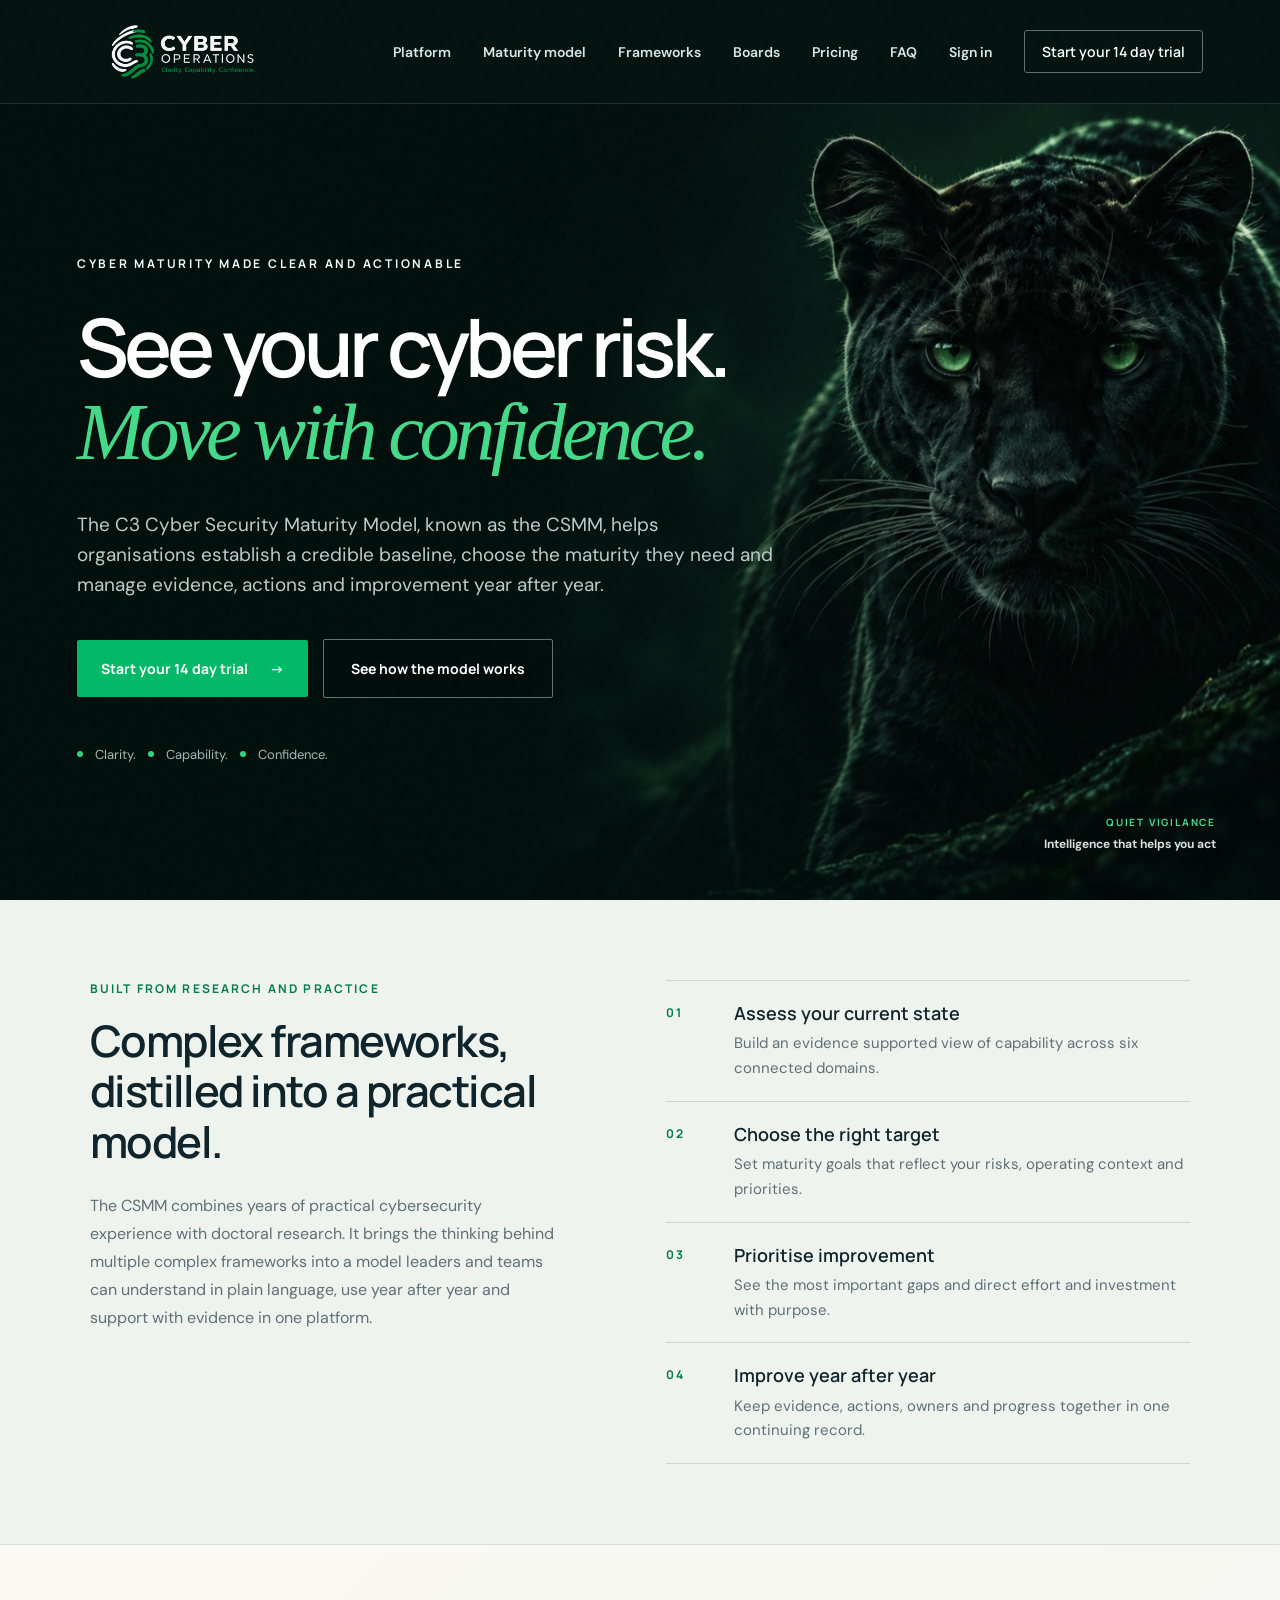
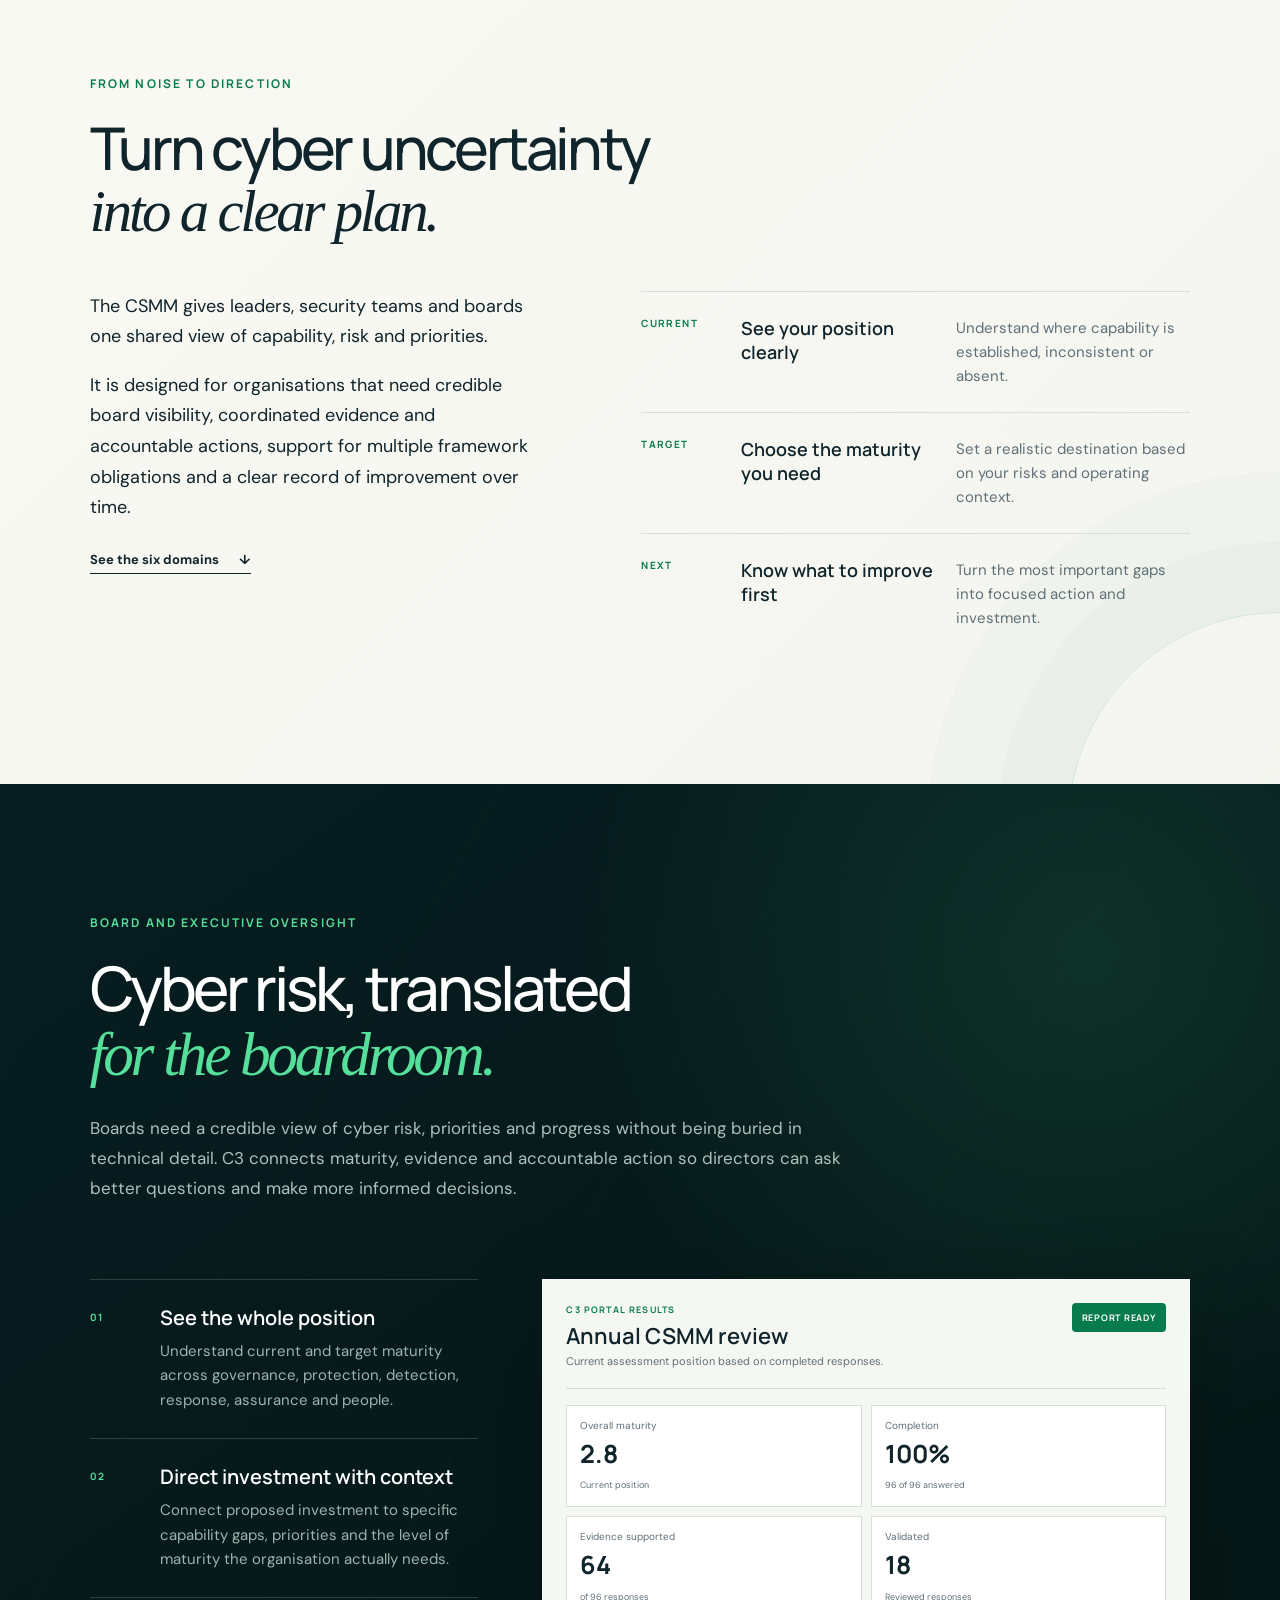
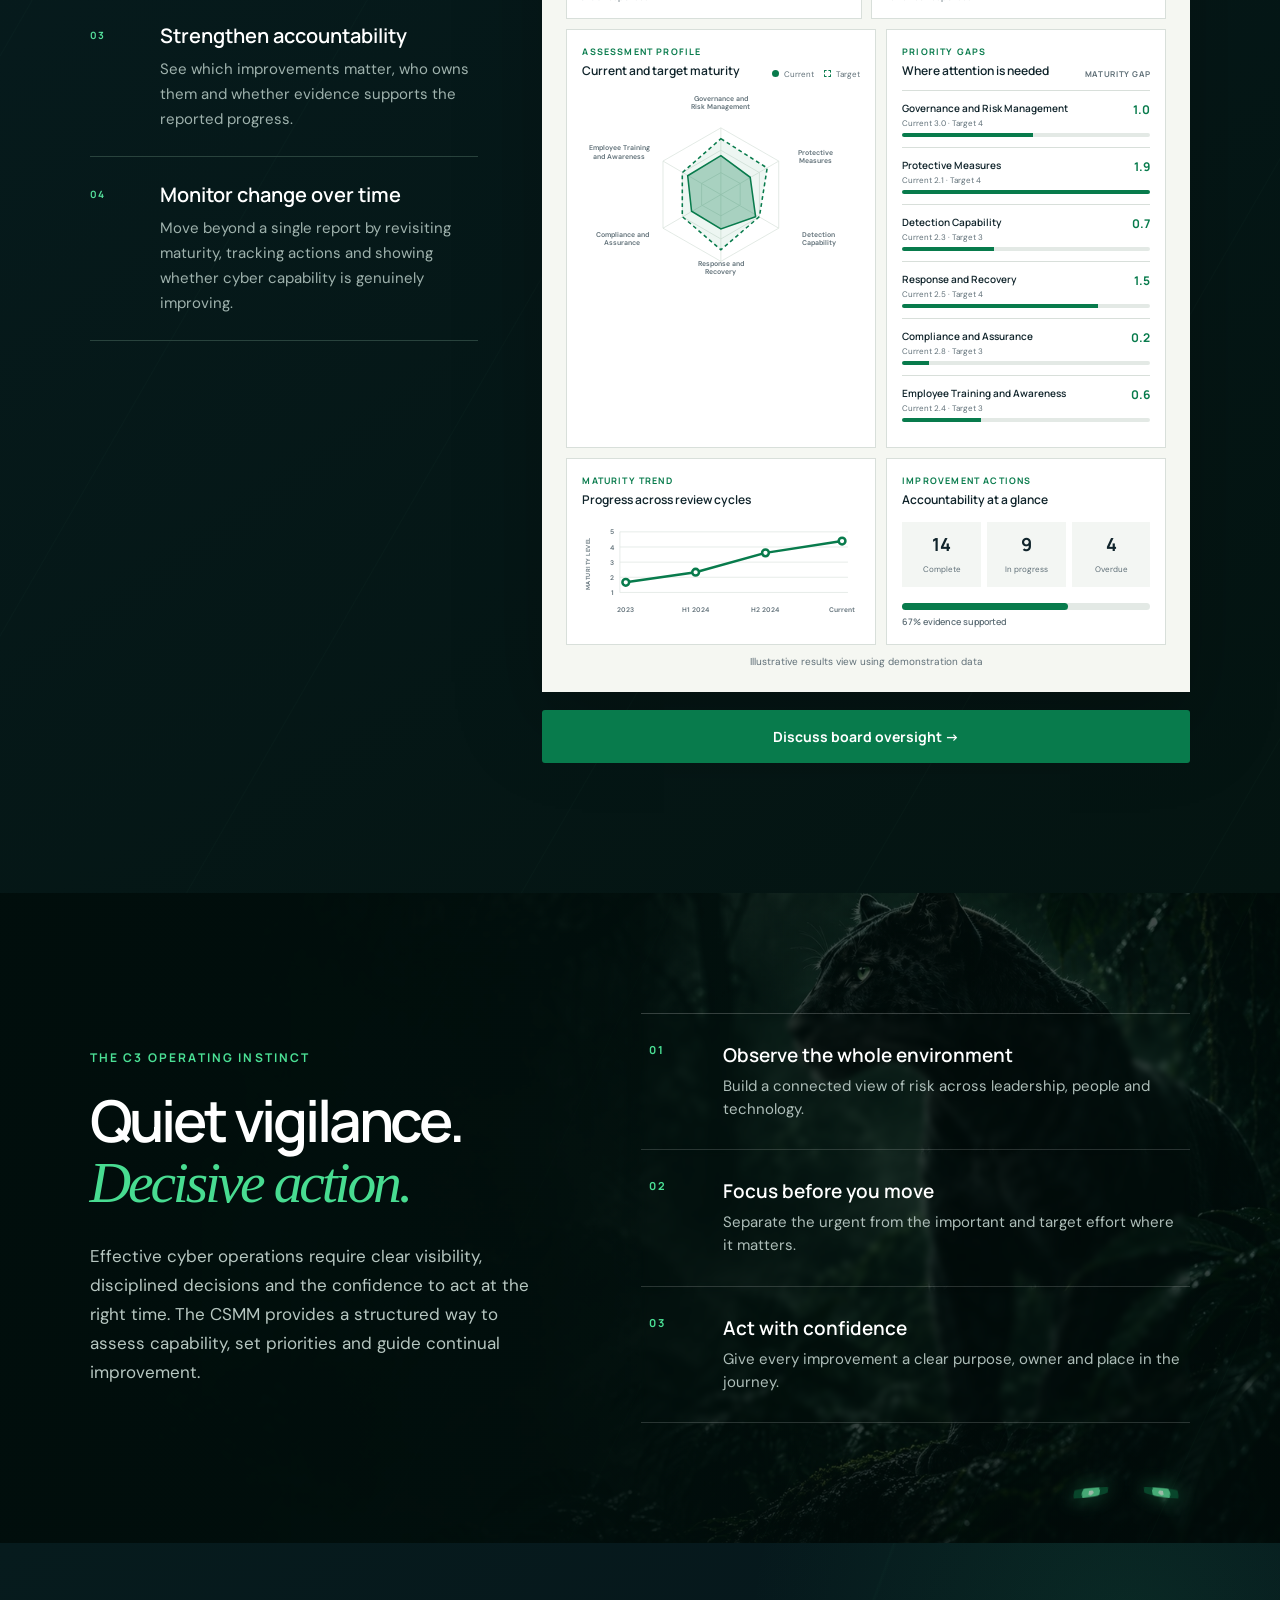
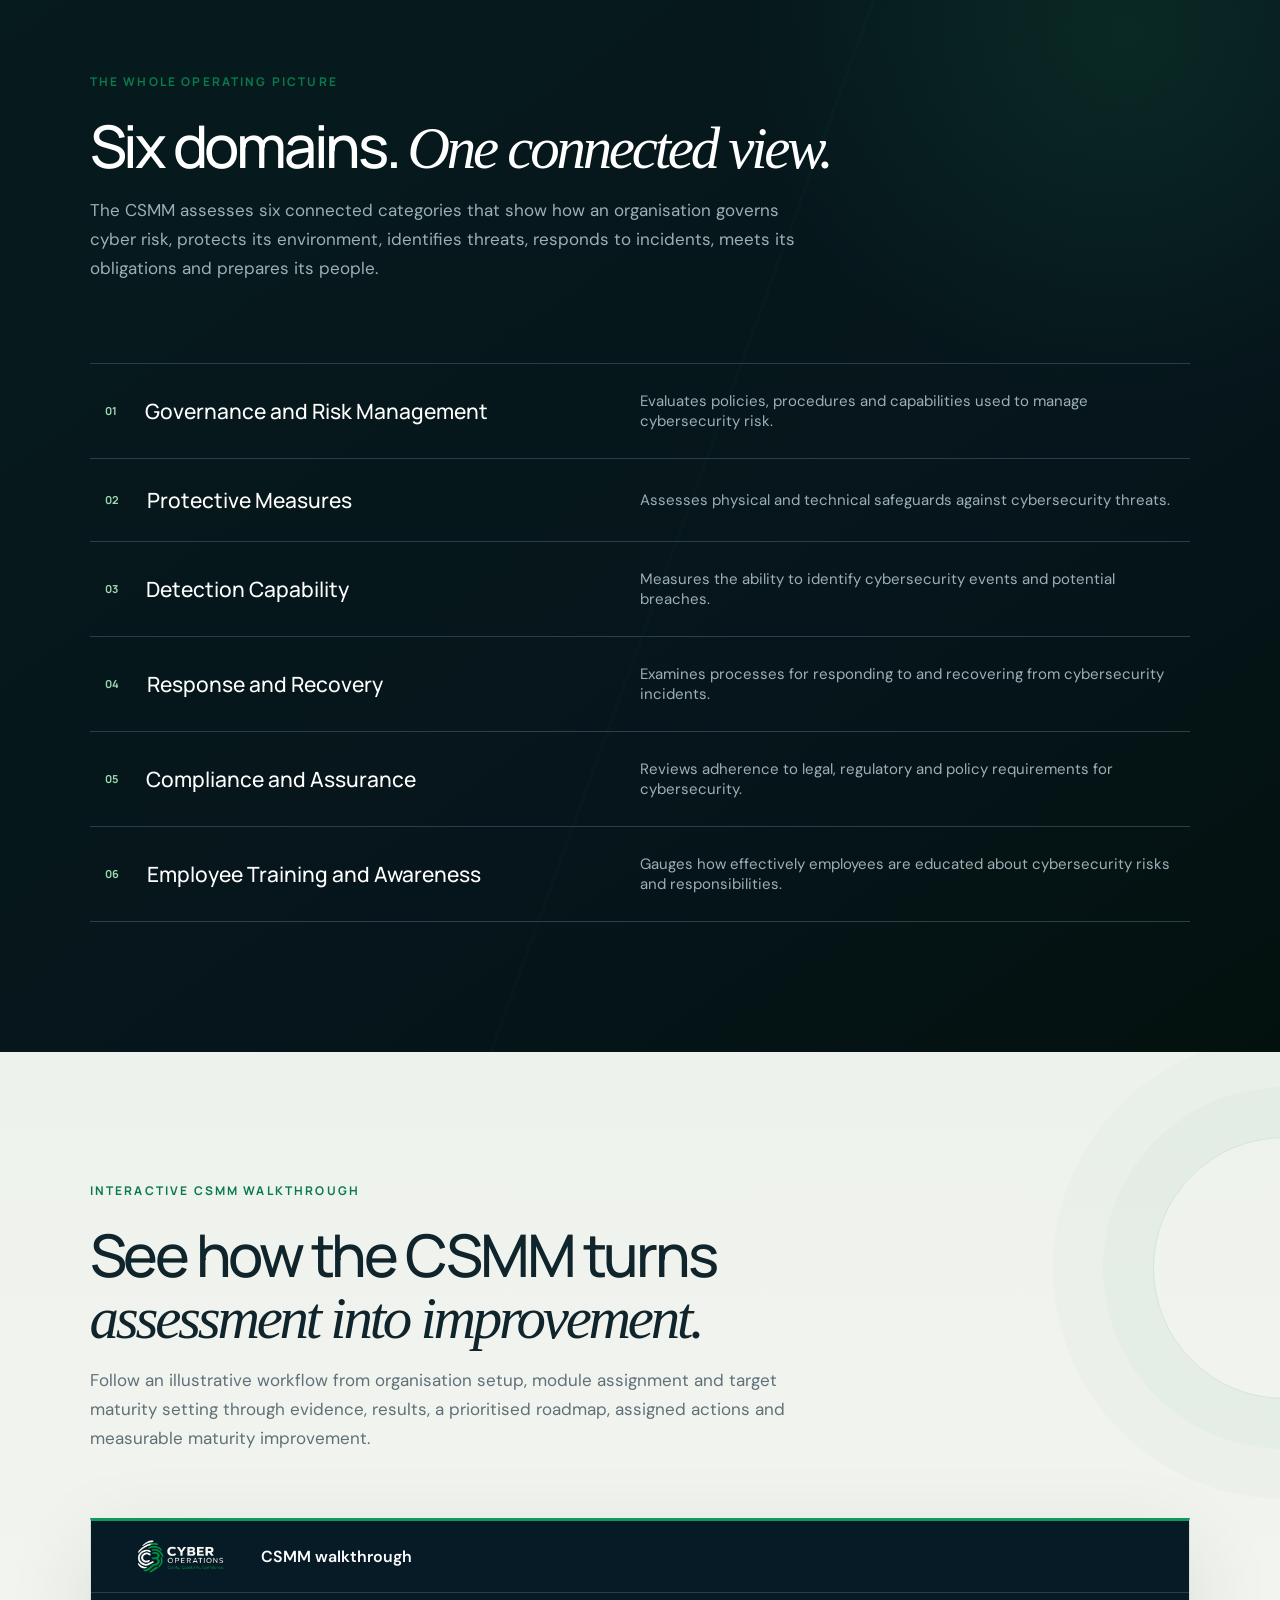
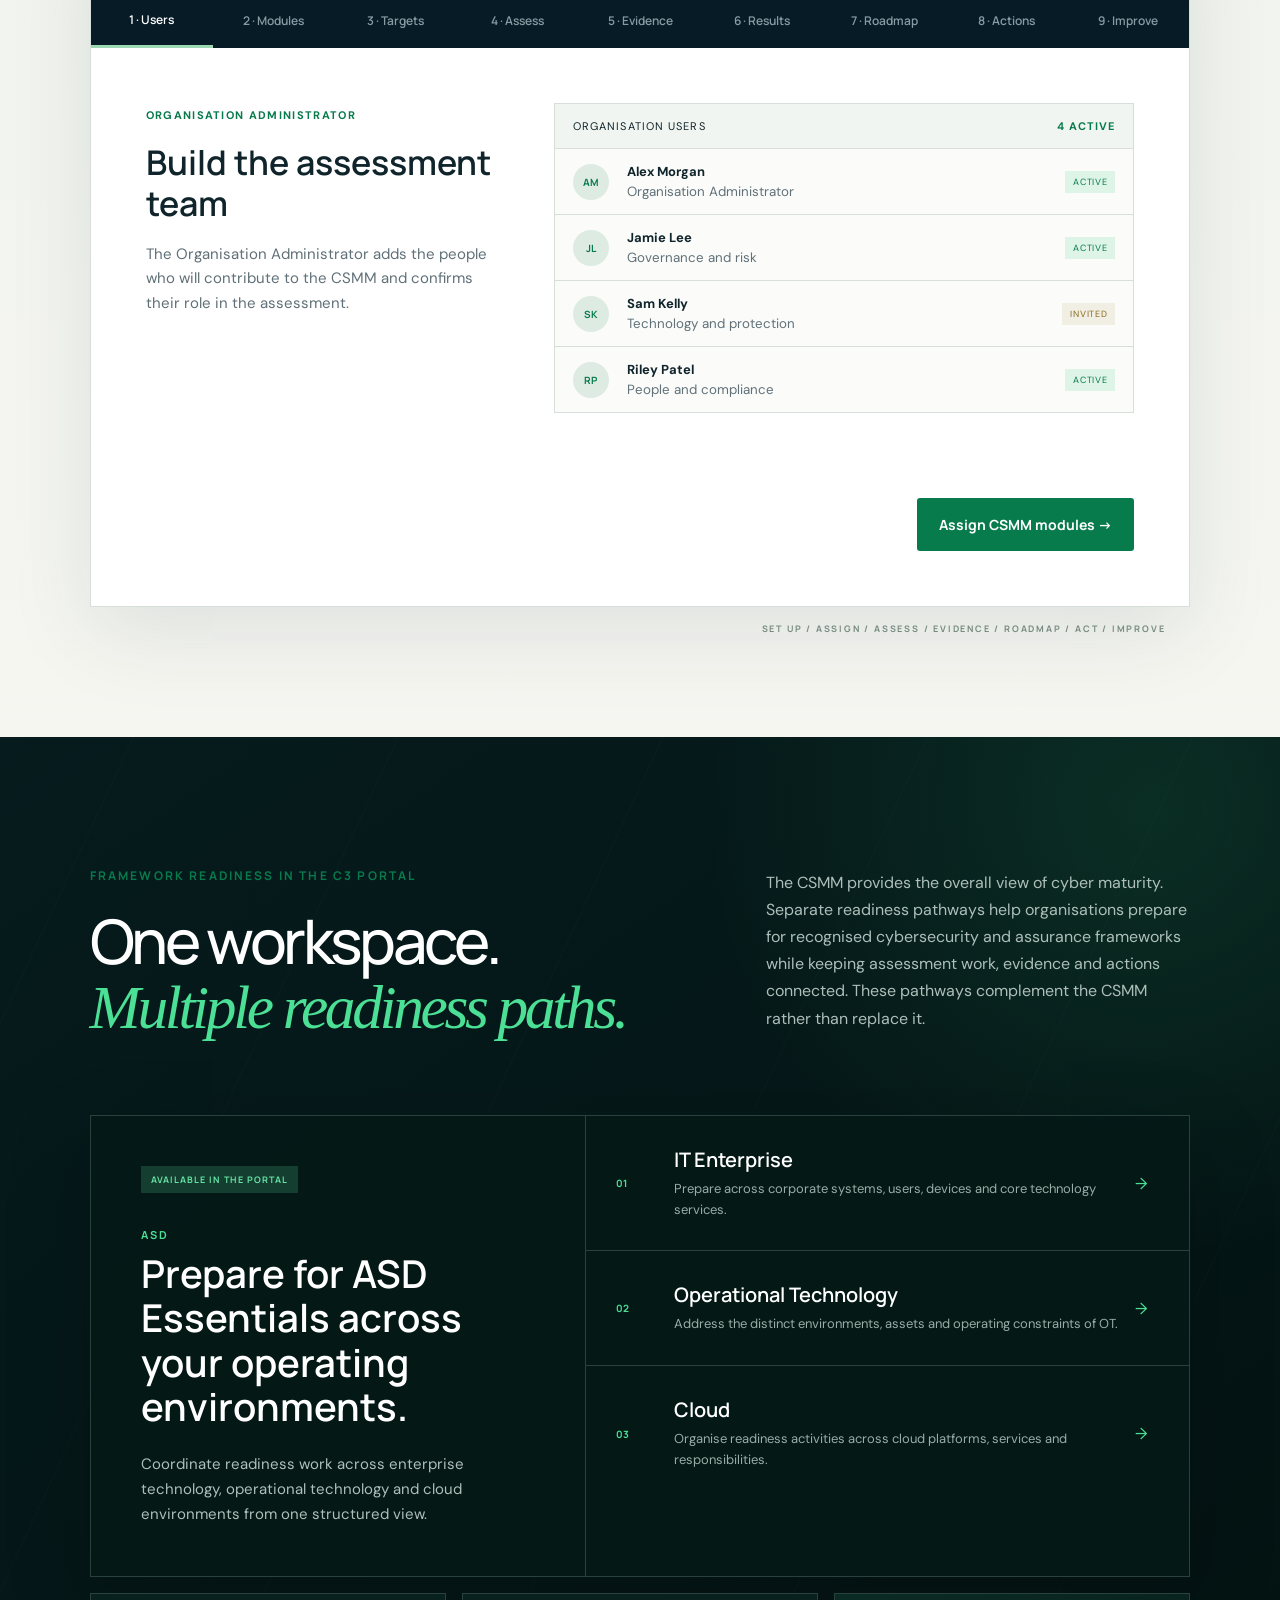
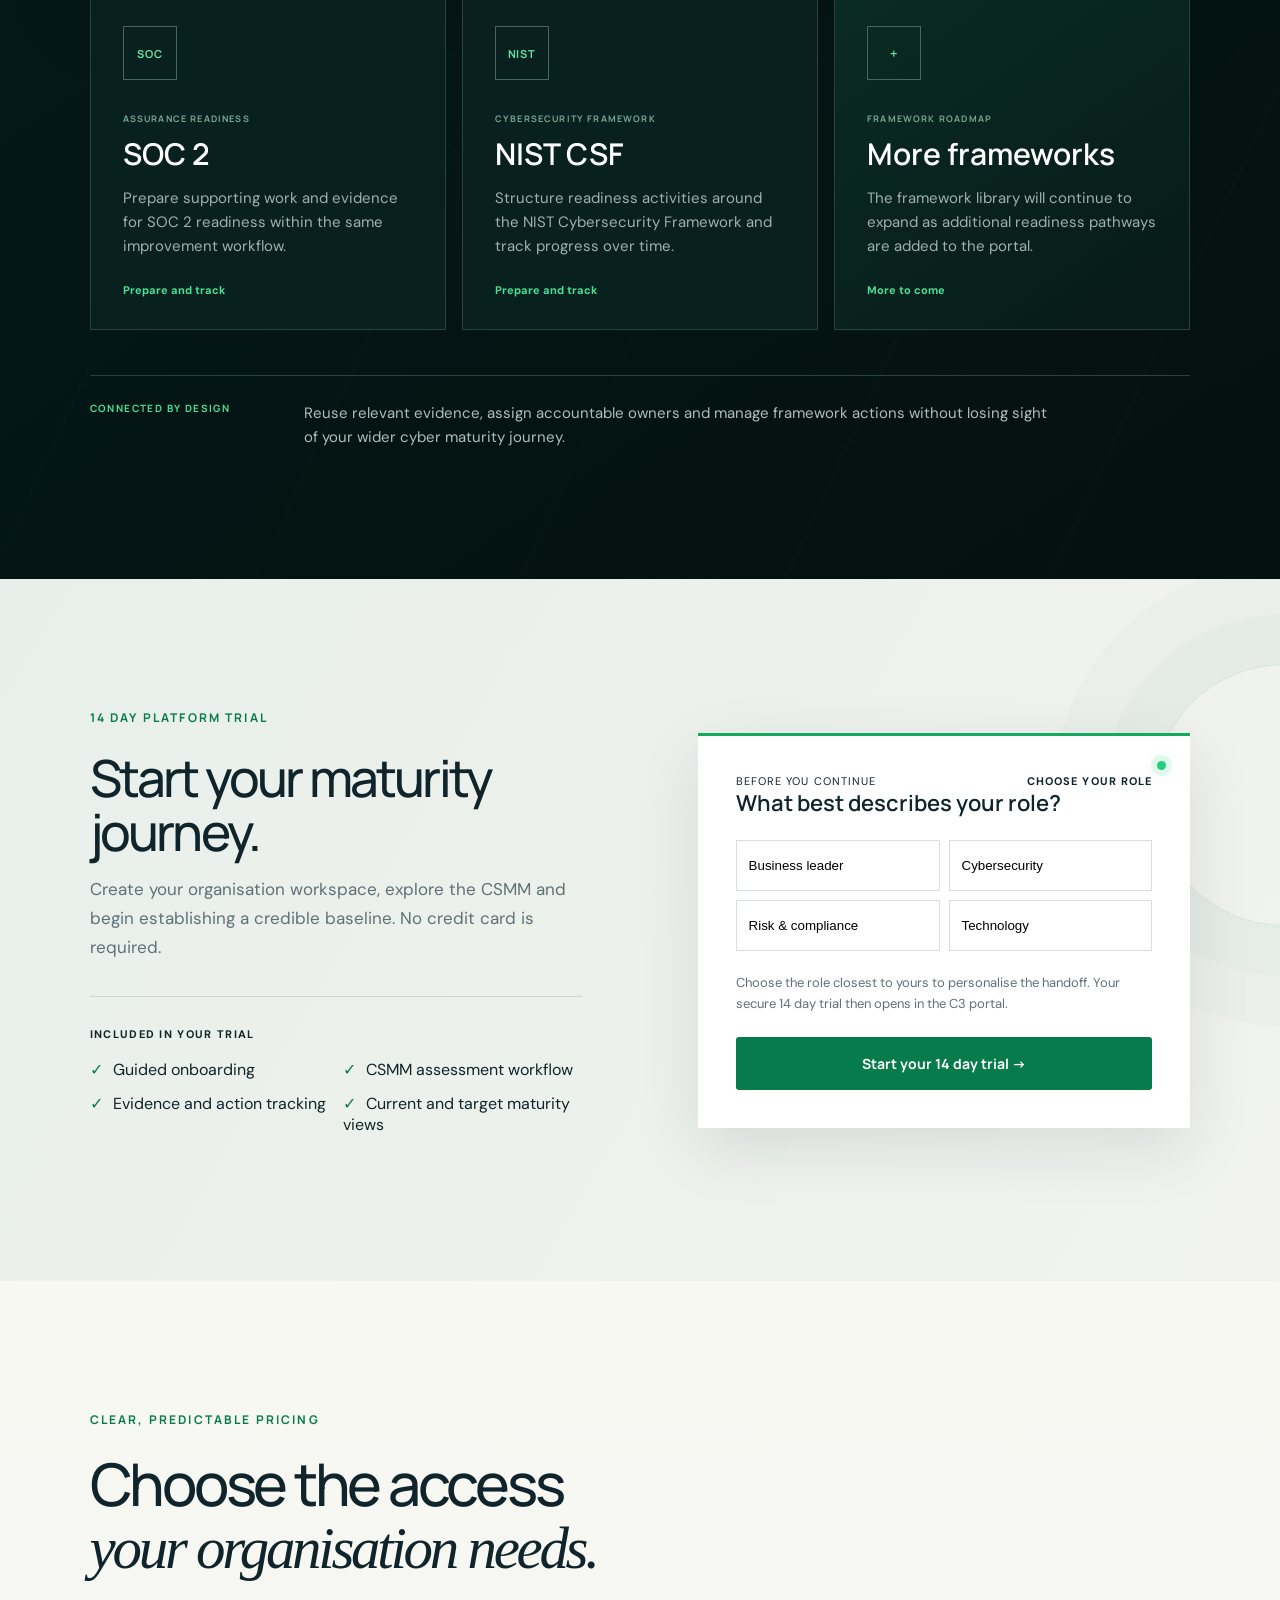
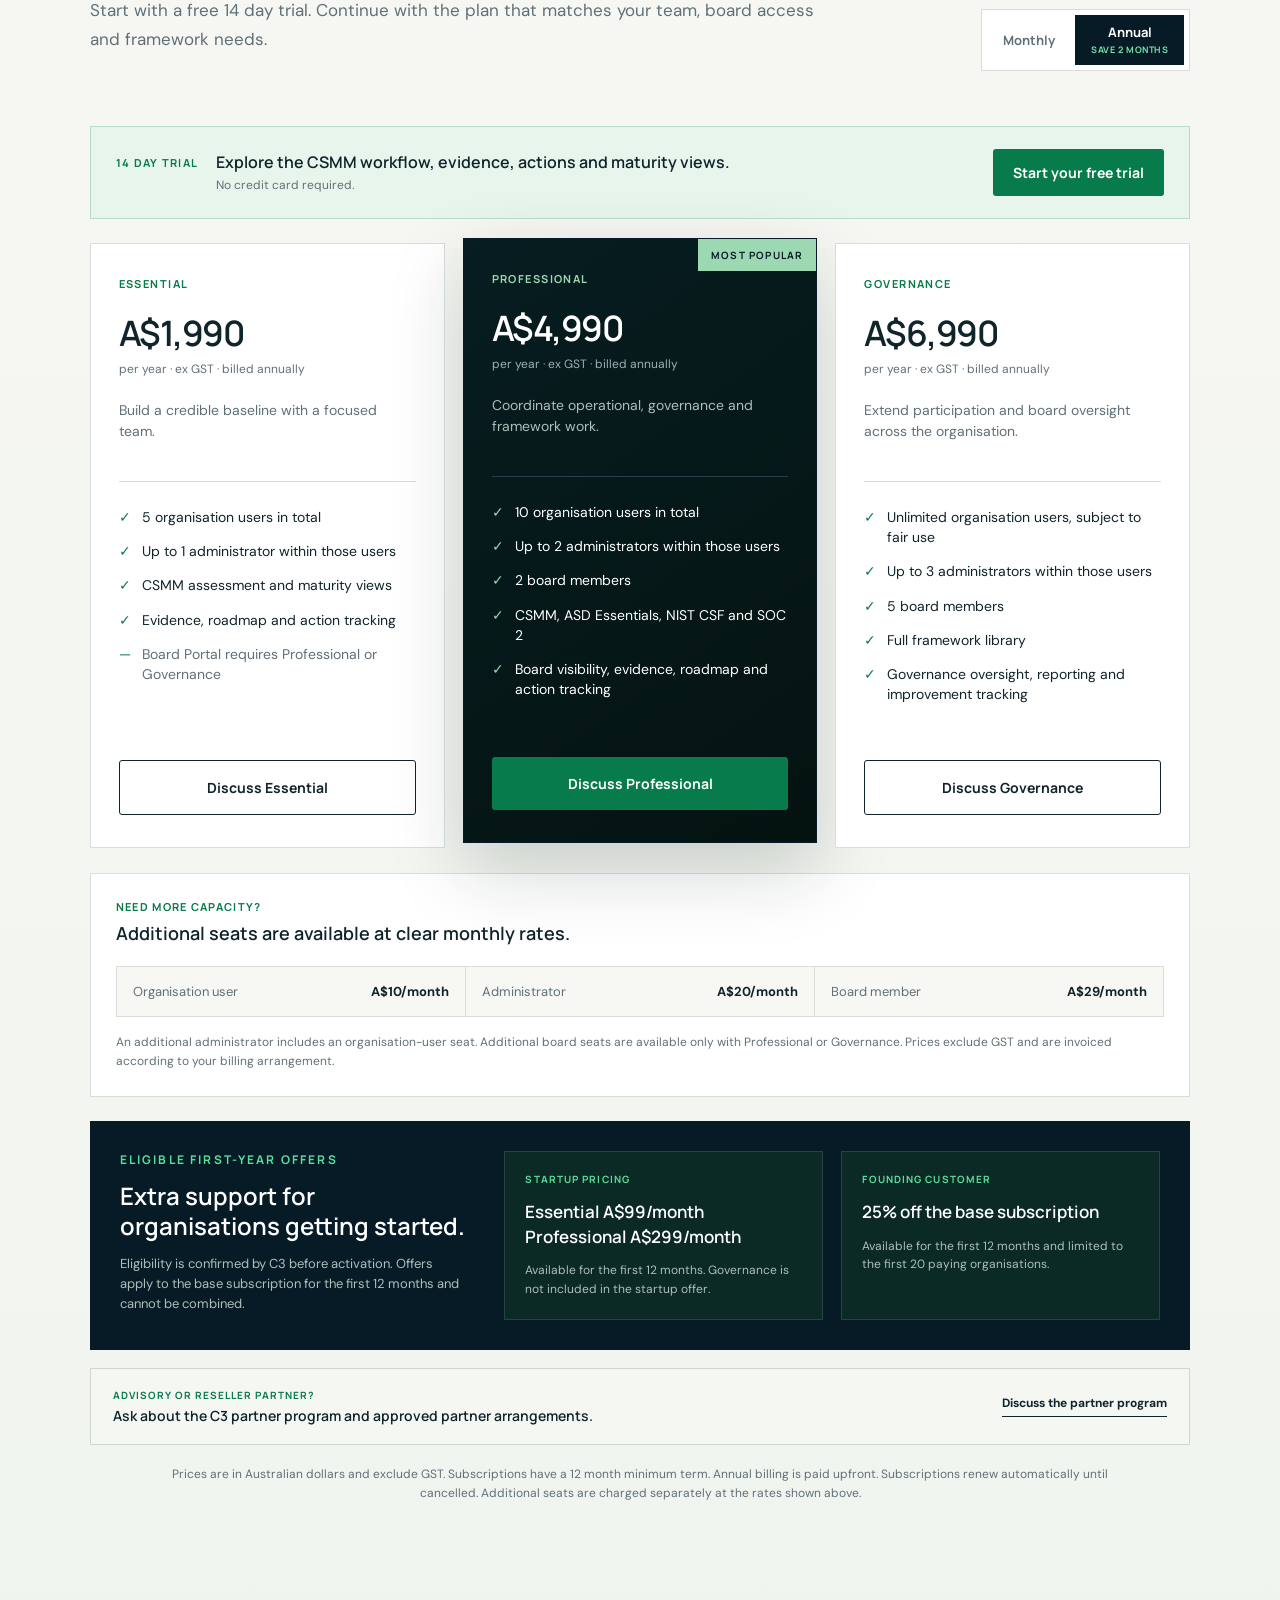
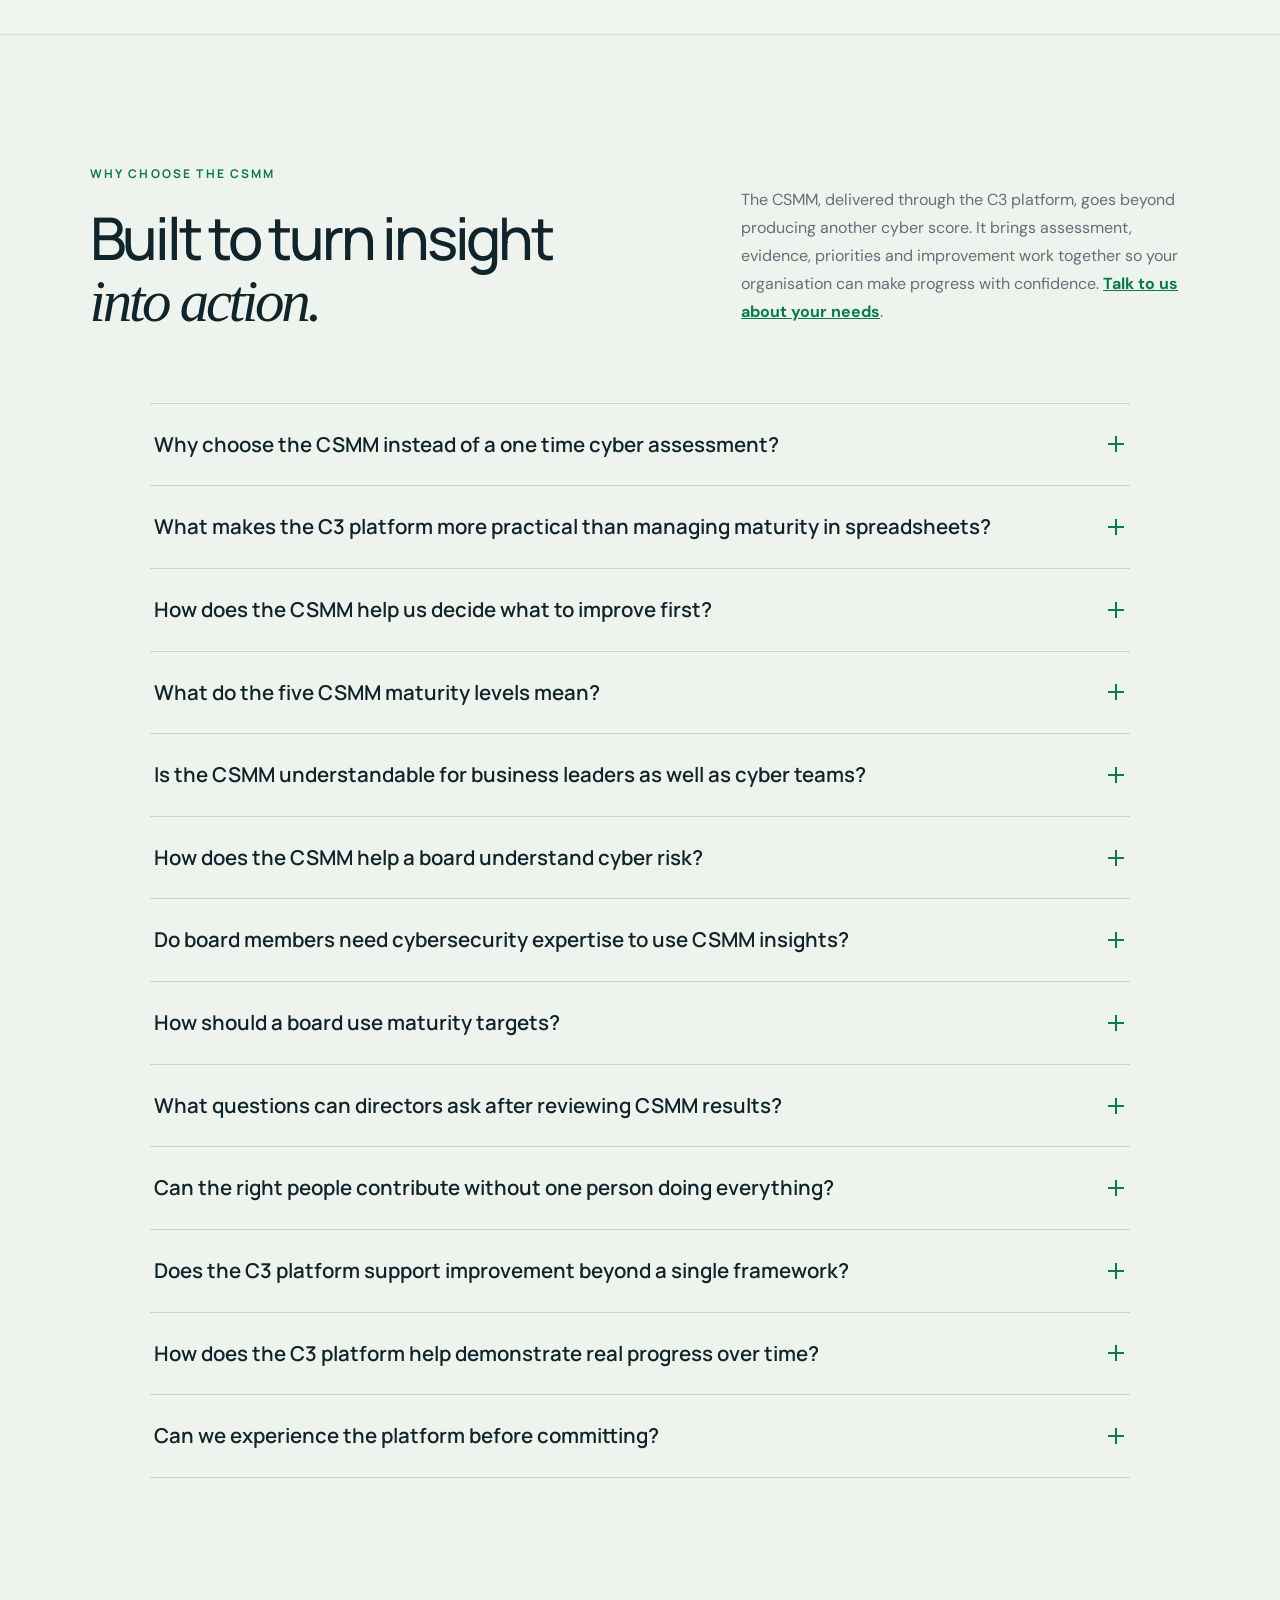
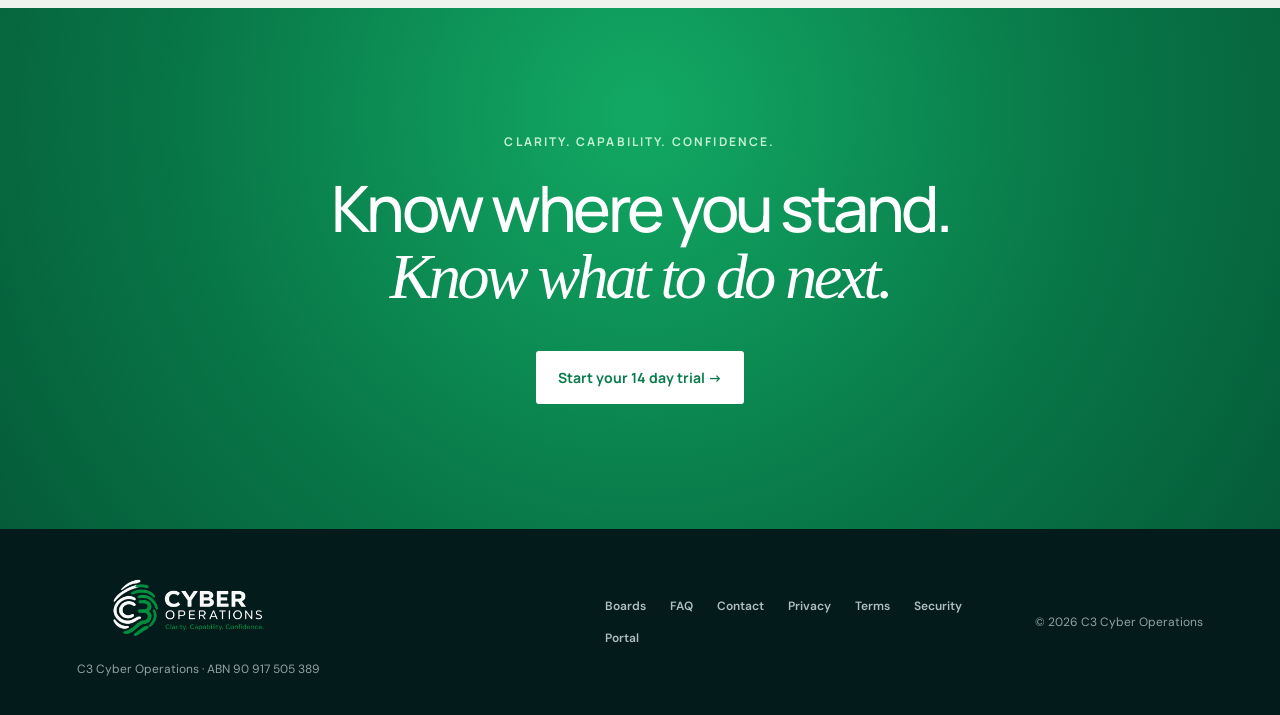
==== index.html @ 7f98d455 "Add public subscription pricing tiers" ====
<!doctype html>
<html lang="en-AU">
<head>
  <meta charset="utf-8">
  <meta name="viewport" content="width=device-width, initial-scale=1">
  <meta name="description" content="C3 Cyber Operations helps organisations understand their cybersecurity maturity and prioritise the actions that matter next.">
  <title>C3 Cyber Operations | Clarity. Capability. Confidence.</title>
  <link rel="preconnect" href="https://fonts.googleapis.com">
  <link rel="preconnect" href="https://fonts.gstatic.com" crossorigin>
  <link href="https://fonts.googleapis.com/css2?family=DM+Sans:wght@400;500;600;700&family=Manrope:wght@400;500;600;700;800&display=swap" rel="stylesheet">
  <link rel="stylesheet" href="styles.css?v=pricing-tiers-1">
</head>
<body>
  <div class="grain" aria-hidden="true"></div>
  <header class="site-header" id="top">
    <a class="brand" href="#top" aria-label="C3 Cyber Operations home">
      <img class="brand-lockup" src="assets/c3-approved-lockup-transparent.png" alt="C3 Cyber Operations — Clarity. Capability. Confidence.">
    </a>
    <button type="button" class="menu-toggle" aria-expanded="false" aria-controls="nav" aria-label="Open navigation menu">Menu</button>
    <nav id="nav" aria-label="Primary navigation">
      <a href="#walkthrough">Platform</a>
      <a href="#csmm">Maturity model</a>
      <a href="#frameworks">Frameworks</a>
      <a href="#boards">Boards</a>
      <a href="#pricing">Pricing</a>
      <a href="#faq">FAQ</a>
      <a href="https://portal.c3cyber.com.au">Sign in</a>
      <a class="button button-small" href="https://portal.c3cyber.com.au/register">Start your 14 day trial</a>
    </nav>
  </header>

  <main>
    <section class="hero">
      <div class="hero-shade" aria-hidden="true"></div>
      <div class="hero-copy reveal">
        <p class="eyebrow">Cyber maturity made clear and actionable</p>
        <h1>See your cyber risk.<br><em>Move with confidence.</em></h1>
        <p class="hero-support">The C3 Cyber Security Maturity Model, known as the CSMM, helps organisations establish a credible baseline, choose the maturity they need and manage evidence, actions and improvement year after year.</p>
        <div class="hero-actions">
          <a class="button" href="https://portal.c3cyber.com.au/register">Start your 14 day trial <span>→</span></a>
          <a class="button button-outline" href="#csmm">See how the model works</a>
        </div>
        <div class="trust-line"><span></span> Clarity. <span></span> Capability. <span></span> Confidence.</div>
      </div>
      <div class="hero-caption" aria-hidden="true"><span>Quiet vigilance</span><b>Intelligence that helps you act</b></div>
    </section>

    <section class="csmm-intro" id="csmm" aria-labelledby="csmm-intro-title">
      <div class="csmm-intro-copy reveal">
        <p class="eyebrow">Built from research and practice</p>
        <h2 id="csmm-intro-title">Complex frameworks, distilled into a practical model.</h2>
        <p>The CSMM combines years of practical cybersecurity experience with doctoral research. It brings the thinking behind multiple complex frameworks into a model leaders and teams can understand in plain language, use year after year and support with evidence in one platform.</p>
      </div>
      <ol class="csmm-journey reveal" aria-label="How the CSMM supports improvement">
        <li><span>01</span><div><strong>Assess your current state</strong><p>Build an evidence supported view of capability across six connected domains.</p></div></li>
        <li><span>02</span><div><strong>Choose the right target</strong><p>Set maturity goals that reflect your risks, operating context and priorities.</p></div></li>
        <li><span>03</span><div><strong>Prioritise improvement</strong><p>See the most important gaps and direct effort and investment with purpose.</p></div></li>
        <li><span>04</span><div><strong>Improve year after year</strong><p>Keep evidence, actions, owners and progress together in one continuing record.</p></div></li>
      </ol>
    </section>

    <section class="section problem" id="direction">
      <div class="section-intro reveal">
        <p class="eyebrow">From noise to direction</p>
        <h2>Turn cyber uncertainty<br><em>into a clear plan.</em></h2>
      </div>
      <div class="problem-grid">
        <div class="editorial-copy reveal">
          <p>The CSMM gives leaders, security teams and boards one shared view of capability, risk and priorities.</p>
          <p>It is designed for organisations that need credible board visibility, coordinated evidence and accountable actions, support for multiple framework obligations and a clear record of improvement over time.</p>
          <a class="text-link" href="#domains">See the six domains <span>↓</span></a>
        </div>
        <div class="outcome-stack reveal">
          <article><span>Current</span><h3>See your position clearly</h3><p>Understand where capability is established, inconsistent or absent.</p></article>
          <article><span>Target</span><h3>Choose the maturity you need</h3><p>Set a realistic destination based on your risks and operating context.</p></article>
          <article><span>Next</span><h3>Know what to improve first</h3><p>Turn the most important gaps into focused action and investment.</p></article>
        </div>
      </div>
    </section>

    <section class="section board-value" id="boards" aria-labelledby="board-title">
      <div class="board-heading reveal">
        <p class="eyebrow">Board and executive oversight</p>
        <h2 id="board-title">Cyber risk, translated<br><em>for the boardroom.</em></h2>
        <p>Boards need a credible view of cyber risk, priorities and progress without being buried in technical detail. C3 connects maturity, evidence and accountable action so directors can ask better questions and make more informed decisions.</p>
      </div>
      <div class="board-layout">
        <div class="board-outcomes reveal">
          <article><span>01</span><div><h3>See the whole position</h3><p>Understand current and target maturity across governance, protection, detection, response, assurance and people.</p></div></article>
          <article><span>02</span><div><h3>Direct investment with context</h3><p>Connect proposed investment to specific capability gaps, priorities and the level of maturity the organisation actually needs.</p></div></article>
          <article><span>03</span><div><h3>Strengthen accountability</h3><p>See which improvements matter, who owns them and whether evidence supports the reported progress.</p></div></article>
          <article><span>04</span><div><h3>Monitor change over time</h3><p>Move beyond a single report by revisiting maturity, tracking actions and showing whether cyber capability is genuinely improving.</p></div></article>
        </div>
        <aside class="board-results reveal" aria-labelledby="board-results-title">
          <div class="board-results-screen">
            <div class="board-results-head"><div><span>C3 portal results</span><h3 id="board-results-title">Annual CSMM review</h3><p>Current assessment position based on completed responses.</p></div><b>Report ready</b></div>
            <div class="board-result-metrics" aria-label="Illustrative assessment metrics">
              <article><span>Overall maturity</span><strong>2.8</strong><small>Current position</small></article>
              <article><span>Completion</span><strong>100%</strong><small>96 of 96 answered</small></article>
              <article><span>Evidence supported</span><strong>64</strong><small>of 96 responses</small></article>
              <article><span>Validated</span><strong>18</strong><small>Reviewed responses</small></article>
            </div>
            <div class="board-dashboard-grid">
              <div class="board-profile">
                <div class="board-profile-head"><div><span>Assessment profile</span><strong>Current and target maturity</strong></div><div class="board-profile-legend"><i></i>Current <i></i>Target</div></div>
                <svg viewBox="0 0 360 245" role="img" aria-label="Illustrative current and target maturity profile across six assessment domains">
                  <g class="board-radar-grid"><polygon points="180,111 205,125 205,153 180,167 155,153 155,125"></polygon><polygon points="180,82 230,111 230,168 180,197 130,168 130,111"></polygon><polygon points="180,53 255,96 255,183 180,226 105,183 105,96"></polygon><line x1="180" y1="53" x2="180" y2="226"></line><line x1="105" y1="96" x2="255" y2="183"></line><line x1="255" y1="96" x2="105" y2="183"></line></g>
                  <polygon class="board-radar-target" points="180,67 240,105 230,168 180,211 130,168 130,111"></polygon>
                  <polygon class="board-radar-current" points="180,89 218,117 225,168 180,184 142,161 137,115"></polygon>
                  <g class="board-radar-labels"><text x="180" y="18"><tspan x="180">Governance and</tspan><tspan x="180" dy="11">Risk Management</tspan></text><text x="303" y="88"><tspan x="303">Protective</tspan><tspan x="303" dy="11">Measures</tspan></text><text x="307" y="194"><tspan x="307">Detection</tspan><tspan x="307" dy="11">Capability</tspan></text><text x="180" y="232"><tspan x="180">Response and</tspan><tspan x="180" dy="11">Recovery</tspan></text><text x="52" y="194"><tspan x="52">Compliance and</tspan><tspan x="52" dy="11">Assurance</tspan></text><text x="48" y="82"><tspan x="48">Employee Training</tspan><tspan x="48" dy="11">and Awareness</tspan></text></g>
                </svg>
              </div>
              <div class="board-priorities">
                <div class="board-panel-title"><div><span>Priority gaps</span><strong>Where attention is needed</strong></div><em>Maturity gap</em></div>
                <article><div><b>Governance and Risk Management</b><small>Current 3.0 · Target 4</small></div><strong>1.0</strong><i style="--gap:53%"></i></article>
                <article><div><b>Protective Measures</b><small>Current 2.1 · Target 4</small></div><strong>1.9</strong><i style="--gap:100%"></i></article>
                <article><div><b>Detection Capability</b><small>Current 2.3 · Target 3</small></div><strong>0.7</strong><i style="--gap:37%"></i></article>
                <article><div><b>Response and Recovery</b><small>Current 2.5 · Target 4</small></div><strong>1.5</strong><i style="--gap:79%"></i></article>
                <article><div><b>Compliance and Assurance</b><small>Current 2.8 · Target 3</small></div><strong>0.2</strong><i style="--gap:11%"></i></article>
                <article><div><b>Employee Training and Awareness</b><small>Current 2.4 · Target 3</small></div><strong>0.6</strong><i style="--gap:32%"></i></article>
              </div>
            </div>
            <div class="board-dashboard-lower">
              <div class="board-trend"><div class="board-panel-title"><span>Maturity trend</span><strong>Progress across review cycles</strong></div><svg viewBox="0 0 330 125" role="img" aria-label="Illustrative maturity trend rising from level 2.1 to level 2.8 across four reviews"><g class="trend-grid"><path d="M45 92 H316 M45 74 H316 M45 56 H316 M45 38 H316 M45 20 H316"></path><path d="M45 20 V92"></path></g><polyline points="52,80 135,68 218,45 309,31" class="trend-line"></polyline><g class="trend-points"><circle cx="52" cy="80" r="4"></circle><circle cx="135" cy="68" r="4"></circle><circle cx="218" cy="45" r="4"></circle><circle cx="309" cy="31" r="4"></circle></g><g class="trend-y-labels"><text x="38" y="95">1</text><text x="38" y="77">2</text><text x="38" y="59">3</text><text x="38" y="41">4</text><text x="38" y="23">5</text><text class="trend-axis-title" transform="translate(10 58) rotate(-90)">Maturity level</text></g><g class="trend-labels"><text x="52" y="115">2023</text><text x="135" y="115">H1 2024</text><text x="218" y="115">H2 2024</text><text x="309" y="115">Current</text></g></svg></div>
              <div class="board-actions"><div class="board-panel-title"><span>Improvement actions</span><strong>Accountability at a glance</strong></div><div><article><b>14</b><small>Complete</small></article><article><b>9</b><small>In progress</small></article><article><b>4</b><small>Overdue</small></article></div><p><span style="--progress:67%"></span><b>67% evidence supported</b></p></div>
            </div>
            <p class="board-results-note">Illustrative results view using demonstration data</p>
          </div>
          <a class="button full" href="mailto:hello@c3cyber.com.au?subject=Discuss%20C3%20for%20board%20oversight">Discuss board oversight →</a>
        </aside>
      </div>
    </section>

    <section class="panther-principles" aria-labelledby="panther-principles-title">
      <div class="panther-principles-copy reveal">
        <p class="eyebrow">The C3 operating instinct</p>
        <h2 id="panther-principles-title">Quiet vigilance.<br><em>Decisive action.</em></h2>
        <p>Effective cyber operations require clear visibility, disciplined decisions and the confidence to act at the right time. The CSMM provides a structured way to assess capability, set priorities and guide continual improvement.</p>
      </div>
      <div class="instinct-grid reveal">
        <article><span>01</span><div><h3>Observe the whole environment</h3><p>Build a connected view of risk across leadership, people and technology.</p></div></article>
        <article><span>02</span><div><h3>Focus before you move</h3><p>Separate the urgent from the important and target effort where it matters.</p></div></article>
        <article><span>03</span><div><h3>Act with confidence</h3><p>Give every improvement a clear purpose, owner and place in the journey.</p></div></article>
      </div>
      <div class="panther-gaze" aria-hidden="true"><i></i><i></i></div>
    </section>

    <section class="section domains" id="domains">
      <div class="section-intro light reveal">
        <p class="eyebrow">The whole operating picture</p>
        <h2>Six domains. <em>One connected view.</em></h2>
        <p>The CSMM assesses six connected categories that show how an organisation governs cyber risk, protects its environment, identifies threats, responds to incidents, meets its obligations and prepares its people.</p>
      </div>
      <div class="domain-list">
        <article data-domain="01"><div><span>01</span><h3>Governance and Risk Management</h3></div><p>Evaluates policies, procedures and capabilities used to manage cybersecurity risk.</p></article>
        <article data-domain="02"><div><span>02</span><h3>Protective Measures</h3></div><p>Assesses physical and technical safeguards against cybersecurity threats.</p></article>
        <article data-domain="03"><div><span>03</span><h3>Detection Capability</h3></div><p>Measures the ability to identify cybersecurity events and potential breaches.</p></article>
        <article data-domain="04"><div><span>04</span><h3>Response and Recovery</h3></div><p>Examines processes for responding to and recovering from cybersecurity incidents.</p></article>
        <article data-domain="05"><div><span>05</span><h3>Compliance and Assurance</h3></div><p>Reviews adherence to legal, regulatory and policy requirements for cybersecurity.</p></article>
        <article data-domain="06"><div><span>06</span><h3>Employee Training and Awareness</h3></div><p>Gauges how effectively employees are educated about cybersecurity risks and responsibilities.</p></article>
      </div>
    </section>

    <section class="section walkthrough panther-light" id="walkthrough">
      <div class="section-intro reveal">
        <p class="eyebrow">Interactive CSMM walkthrough</p>
        <h2>See how the CSMM turns<br><em>assessment into improvement.</em></h2>
        <p>Follow an illustrative workflow from organisation setup, module assignment and target maturity setting through evidence, results, a prioritised roadmap, assigned actions and measurable maturity improvement.</p>
      </div>
      <div class="demo-shell reveal">
        <div class="demo-nav">
          <div class="demo-brand"><img class="demo-lockup" src="assets/c3-approved-lockup-transparent.png" alt="C3 Cyber Operations"><span>CSMM walkthrough</span></div>
          <div class="steps" role="tablist" aria-label="CSMM workflow stages"><button type="button" class="active" role="tab" id="step-1" aria-controls="panel-1" aria-selected="true" tabindex="0" data-step="1">1 · Users</button><button type="button" role="tab" id="step-2" aria-controls="panel-2" aria-selected="false" tabindex="-1" data-step="2">2 · Modules</button><button type="button" role="tab" id="step-targets" aria-controls="panel-targets" aria-selected="false" tabindex="-1" data-step="targets">3 · Targets</button><button type="button" role="tab" id="step-3" aria-controls="panel-3" aria-selected="false" tabindex="-1" data-step="3">4 · Assess</button><button type="button" role="tab" id="step-4" aria-controls="panel-4" aria-selected="false" tabindex="-1" data-step="4">5 · Evidence</button><button type="button" role="tab" id="step-5" aria-controls="panel-5" aria-selected="false" tabindex="-1" data-step="5">6 · Results</button><button type="button" role="tab" id="step-roadmap" aria-controls="panel-roadmap" aria-selected="false" tabindex="-1" data-step="roadmap">7 · Roadmap</button><button type="button" role="tab" id="step-6" aria-controls="panel-6" aria-selected="false" tabindex="-1" data-step="6">8 · Actions</button><button type="button" role="tab" id="step-7" aria-controls="panel-7" aria-selected="false" tabindex="-1" data-step="7">9 · Improve</button></div>
        </div>
        <div class="demo-panel active" role="tabpanel" id="panel-1" aria-labelledby="step-1" tabindex="0" data-panel="1">
          <div class="workflow-copy"><span>Organisation Administrator</span><h3>Build the assessment team</h3><p>The Organisation Administrator adds the people who will contribute to the CSMM and confirms their role in the assessment.</p></div>
          <div class="people-list workflow-card">
            <div class="workflow-card-head"><span>Organisation users</span><b>4 active</b></div>
            <article><i>AM</i><div><strong>Alex Morgan</strong><small>Organisation Administrator</small></div><span class="status ready">Active</span></article>
            <article><i>JL</i><div><strong>Jamie Lee</strong><small>Governance and risk</small></div><span class="status ready">Active</span></article>
            <article><i>SK</i><div><strong>Sam Kelly</strong><small>Technology and protection</small></div><span class="status invited">Invited</span></article>
            <article><i>RP</i><div><strong>Riley Patel</strong><small>People and compliance</small></div><span class="status ready">Active</span></article>
          </div>
          <button type="button" class="button demo-next" data-go="2">Assign CSMM modules →</button>
        </div>
        <div class="demo-panel module-panel" role="tabpanel" id="panel-2" aria-labelledby="step-2" tabindex="0" data-panel="2" hidden>
          <div class="workflow-copy"><span>Module assignment</span><h3>Assign the right modules to the right people</h3><p>The Organisation Administrator allocates each CSMM category to users with the knowledge and responsibility to complete it.</p></div>
          <div class="module-list workflow-card">
            <article><span>01</span><div><strong>Governance and Risk Management</strong><small>Jamie Lee</small></div><b>Assigned</b></article>
            <article><span>02</span><div><strong>Protective Measures</strong><small>Sam Kelly</small></div><b>Assigned</b></article>
            <article><span>03</span><div><strong>Detection Capability</strong><small>Sam Kelly</small></div><b>Assigned</b></article>
            <article><span>04</span><div><strong>Response and Recovery</strong><small>Alex Morgan</small></div><b>Assigned</b></article>
            <article><span>05</span><div><strong>Compliance and Assurance</strong><small>Riley Patel</small></div><b>Assigned</b></article>
            <article><span>06</span><div><strong>Employee Training and Awareness</strong><small>Riley Patel</small></div><b>Assigned</b></article>
          </div>
          <button type="button" class="button demo-next" data-go="targets">Set required maturity levels →</button>
        </div>
        <div class="demo-panel target-panel" role="tabpanel" id="panel-targets" aria-labelledby="step-targets" tabindex="0" data-panel="targets" hidden>
          <div class="workflow-copy"><span>Organisation Administrator</span><h3>Set the required maturity level</h3><p>The Organisation Administrator sets the required maturity level for each CSMM category based on the organisation’s risk, obligations and operating context. These targets define the position the organisation is working toward.</p></div>
          <div class="target-list workflow-card">
            <div class="workflow-card-head"><span>Required maturity by category</span><b>Targets set</b></div>
            <article><div><strong>Governance and Risk Management</strong><small>Required level</small></div><span><i>1</i><i>2</i><i>3</i><i class="selected">4</i><i>5</i></span><b>Managed</b></article>
            <article><div><strong>Protective Measures</strong><small>Required level</small></div><span><i>1</i><i>2</i><i class="selected">3</i><i>4</i><i>5</i></span><b>Defined</b></article>
            <article><div><strong>Detection Capability</strong><small>Required level</small></div><span><i>1</i><i>2</i><i>3</i><i class="selected">4</i><i>5</i></span><b>Managed</b></article>
            <article><div><strong>Response and Recovery</strong><small>Required level</small></div><span><i>1</i><i>2</i><i>3</i><i class="selected">4</i><i>5</i></span><b>Managed</b></article>
            <article><div><strong>Compliance and Assurance</strong><small>Required level</small></div><span><i>1</i><i>2</i><i class="selected">3</i><i>4</i><i>5</i></span><b>Defined</b></article>
            <article><div><strong>Employee Training and Awareness</strong><small>Required level</small></div><span><i>1</i><i>2</i><i class="selected">3</i><i>4</i><i>5</i></span><b>Defined</b></article>
          </div>
          <button type="button" class="button demo-next" data-go="3">Begin the CSMM assessment →</button>
        </div>
        <div class="demo-panel assessment-panel" role="tabpanel" id="panel-3" aria-labelledby="step-3" tabindex="0" data-panel="3" hidden>
          <div class="question-copy"><span>CSMM assessment question · Governance and Risk Management</span><h3>How consistently are cybersecurity responsibilities defined and understood?</h3><p>This is an example of a question within the CSMM. The assigned user selects the description that best reflects the organisation today.</p><div class="completion"><b>Module progress</b><span><i style="width:62%"></i></span><small>8 of 13 questions complete</small></div></div>
          <div class="choices">
            <button type="button" data-score="1"><b>1</b><span><strong>Ad hoc</strong>Responsibilities are mostly informal or unclear.</span></button>
            <button type="button" data-score="2"><b>2</b><span><strong>Developing</strong>Key roles exist but are applied inconsistently.</span></button>
            <button type="button" class="selected" data-score="3"><b>3</b><span><strong>Defined</strong>Responsibilities are documented, communicated and generally applied.</span></button>
            <button type="button" data-score="4"><b>4</b><span><strong>Managed</strong>Accountability is measured and regularly reviewed.</span></button>
            <button type="button" data-score="5"><b>5</b><span><strong>Optimised</strong>Accountability continuously improves using evidence.</span></button>
          </div>
          <button type="button" class="button demo-next" data-go="4">Add supporting evidence →</button>
        </div>
        <div class="demo-panel evidence-panel" role="tabpanel" id="panel-4" aria-labelledby="step-4" tabindex="0" data-panel="4" hidden>
          <div class="workflow-copy"><span>Evidence and assurance</span><h3>Support responses with evidence</h3><p>Users attach relevant documents and records to support their responses. The organisation can see what has been provided and where evidence is still required.</p></div>
          <div class="evidence-list workflow-card">
            <div class="upload-zone"><b>＋</b><span><strong>Upload evidence</strong><small>Policies, registers, plans and supporting records</small></span></div>
            <article><span class="file-icon">PDF</span><div><strong>Cyber Security Policy</strong><small>Governance and Risk Management</small></div><b>Verified</b></article>
            <article><span class="file-icon">XLS</span><div><strong>Risk Register</strong><small>Governance and Risk Management</small></div><b>Attached</b></article>
            <article><span class="file-icon">DOC</span><div><strong>Incident Response Plan</strong><small>Response and Recovery</small></div><b>Review</b></article>
          </div>
          <button type="button" class="button demo-next" data-go="5">View CSMM results →</button>
        </div>
        <div class="demo-panel result-panel" role="tabpanel" id="panel-5" aria-labelledby="step-5" tabindex="0" data-panel="5" hidden>
          <div class="result-summary"><span>Illustrative overall score</span><strong id="demo-score" aria-live="polite">2.8</strong><small>Developing capability</small></div>
          <div class="radar-wrap"><svg class="radar" viewBox="0 0 300 300" role="img" aria-label="Six-domain maturity visualization"><g class="grid"></g><polygon class="target" points="150,36 249,93 249,207 150,264 51,207 51,93"></polygon><polygon class="actual" points="150,66 224,107 216,188 150,221 81,190 72,105"></polygon><g class="labels"><text x="150" y="22">Govern</text><text x="265" y="91">Protect</text><text x="264" y="222">Detect</text><text x="150" y="288">Respond</text><text x="4" y="222">Assure</text><text x="8" y="91">People</text></g></svg></div>
          <div class="result-legend"><span><i class="actual-dot"></i>Current</span><span><i class="target-dot"></i>Target</span></div>
          <div class="result-context"><b>Results show current and target maturity across all six CSMM categories.</b><p>Gaps help the organisation identify where action will have the greatest value.</p></div>
          <button type="button" class="button demo-next" data-go="roadmap">Build the maturity roadmap →</button>
        </div>
        <div class="demo-panel roadmap-panel" role="tabpanel" id="panel-roadmap" aria-labelledby="step-roadmap" tabindex="0" data-panel="roadmap" hidden>
          <div class="roadmap-heading"><div><span>Prioritised maturity roadmap</span><h3>Translate gaps into a guided change program</h3></div><p>The roadmap provides practical guidance on the changes to make, then sequences the work required to move each CSMM category toward the maturity level chosen by the Organisation Administrator.</p></div>
          <div class="roadmap-status"><div><span>Current maturity</span><strong>2.8</strong></div><i>→</i><div><span>Chosen target</span><strong>4.0</strong></div><b>6 priority changes</b></div>
          <div class="roadmap-track">
            <article><header><span>NOW</span><small>0–90 days</small></header><div><b>Close critical visibility gaps</b><small>Detection Capability · Level 2 → 3</small></div><div><b>Confirm incident decision rights</b><small>Response and Recovery · Level 2 → 3</small></div></article>
            <article><header><span>NEXT</span><small>3–6 months</small></header><div><b>Formalise assurance reporting</b><small>Compliance and Assurance · Level 2 → 3</small></div><div><b>Embed role-based awareness</b><small>Training and Awareness · Level 2 → 3</small></div></article>
            <article><header><span>LATER</span><small>6–12 months</small></header><div><b>Measure control effectiveness</b><small>Protective Measures · Level 3 → 4</small></div><div><b>Integrate risk into planning</b><small>Governance and Risk · Level 3 → 4</small></div></article>
          </div>
          <p class="roadmap-note"><b>Clear guidance on what needs to change</b><span>Each recommendation can be converted into an owned, prioritised and measurable action.</span></p>
          <button type="button" class="button demo-next" data-go="6">Assign roadmap actions →</button>
        </div>
        <div class="demo-panel action-panel" role="tabpanel" id="panel-6" aria-labelledby="step-6" tabindex="0" data-panel="6" hidden>
          <div class="action-heading"><div><span>Improvement plan</span><h3>Assigned actions</h3></div><p>Track ownership, delivery and progress against the maturity gaps identified by the CSMM.</p></div>
          <div class="action-summary"><div><strong>3</strong><span>Open actions</span></div><div><strong>2</strong><span>On track</span></div><div><strong>1</strong><span>Review due</span></div></div>
          <div class="action-grid">
            <article class="action-card"><header><span>Priority 01</span><b class="action-status on-track">On track</b></header><h3>Strengthen detection coverage</h3><p>Clarify monitoring requirements and address critical telemetry gaps.</p><div class="action-meta"><span><small>Owner</small><b>Sam Kelly</b></span><span><small>Due</small><b>30 Nov</b></span></div><div class="action-progress"><span><i style="width:72%"></i></span><b>72%</b></div></article>
            <article class="action-card"><header><span>Priority 02</span><b class="action-status review">Review due</b></header><h3>Exercise incident responsibilities</h3><p>Validate decision rights and responsibilities through a tabletop exercise.</p><div class="action-meta"><span><small>Owner</small><b>Alex Morgan</b></span><span><small>Due</small><b>15 Dec</b></span></div><div class="action-progress"><span><i style="width:46%"></i></span><b>46%</b></div></article>
            <article class="action-card"><header><span>Priority 03</span><b class="action-status on-track">On track</b></header><h3>Formalise assurance reporting</h3><p>Create an evidence based view for executives and the board.</p><div class="action-meta"><span><small>Owner</small><b>Riley Patel</b></span><span><small>Due</small><b>20 Jan</b></span></div><div class="action-progress"><span><i style="width:28%"></i></span><b>28%</b></div></article>
          </div>
          <button type="button" class="button demo-next" data-go="7">See maturity improve →</button>
        </div>
        <div class="demo-panel improve-panel" role="tabpanel" id="panel-7" aria-labelledby="step-7" tabindex="0" data-panel="7" hidden>
          <div class="workflow-copy"><span>Continuous improvement</span><h3>Completed work changes the maturity picture</h3><p>As assigned actions are completed and supporting evidence is added, the organisation reviews the relevant CSMM responses and updates its maturity position.</p></div>
          <div class="maturity-shift workflow-card">
            <div><span>Previous position</span><strong>2.8</strong><small>Developing capability</small></div>
            <i>→</i>
            <div class="improved"><span>Updated position</span><strong>3.4</strong><small>Defined capability</small></div>
            <p><b>Detection Capability</b><span>Action completed</span></p>
            <p><b>Response and Recovery</b><span>Evidence updated</span></p>
          </div>
          <p class="demo-disclaimer">Illustrative workflow only. Maturity changes depend on completed work, supporting evidence and updated CSMM responses.</p>
          <button type="button" class="text-link demo-restart" data-go="1">Restart walkthrough ↺</button>
        </div>
      </div>
    </section>

    <section class="section frameworks" id="frameworks">
      <div class="frameworks-heading reveal">
        <div><p class="eyebrow">Framework readiness in the C3 portal</p><h2>One workspace.<br><em>Multiple readiness paths.</em></h2></div>
        <p>The CSMM provides the overall view of cyber maturity. Separate readiness pathways help organisations prepare for recognised cybersecurity and assurance frameworks while keeping assessment work, evidence and actions connected. These pathways complement the CSMM rather than replace it.</p>
      </div>
      <div class="framework-feature reveal">
        <div class="framework-feature-copy"><span class="availability">Available in the portal</span><p class="framework-code">ASD</p><h3>Prepare for ASD Essentials across your operating environments.</h3><p>Coordinate readiness work across enterprise technology, operational technology and cloud environments from one structured view.</p></div>
        <div class="environment-grid">
          <article><span>01</span><div><h4>IT Enterprise</h4><p>Prepare across corporate systems, users, devices and core technology services.</p></div><i>→</i></article>
          <article><span>02</span><div><h4>Operational Technology</h4><p>Address the distinct environments, assets and operating constraints of OT.</p></div><i>→</i></article>
          <article><span>03</span><div><h4>Cloud</h4><p>Organise readiness activities across cloud platforms, services and responsibilities.</p></div><i>→</i></article>
        </div>
      </div>
      <div class="framework-grid reveal">
        <article><div class="framework-monogram">SOC</div><span>Assurance readiness</span><h3>SOC 2</h3><p>Prepare supporting work and evidence for SOC 2 readiness within the same improvement workflow.</p><b>Prepare and track</b></article>
        <article><div class="framework-monogram">NIST</div><span>Cybersecurity framework</span><h3>NIST CSF</h3><p>Structure readiness activities around the NIST Cybersecurity Framework and track progress over time.</p><b>Prepare and track</b></article>
        <article class="framework-roadmap"><div class="framework-monogram">＋</div><span>Framework roadmap</span><h3>More frameworks</h3><p>The framework library will continue to expand as additional readiness pathways are added to the portal.</p><b>More to come</b></article>
      </div>
      <div class="framework-note reveal"><span>Connected by design</span><p>Reuse relevant evidence, assign accountable owners and manage framework actions without losing sight of your wider cyber maturity journey.</p></div>
    </section>

    <section class="section assessment panther-light" id="assessment">
      <div class="assessment-copy reveal">
        <p class="eyebrow">14 day platform trial</p>
        <h2>Start your maturity journey.</h2>
        <p>Create your organisation workspace, explore the CSMM and begin establishing a credible baseline. No credit card is required.</p>
        <div class="included"><span>Included in your trial</span><ul><li>Guided onboarding</li><li>CSMM assessment workflow</li><li>Evidence and action tracking</li><li>Current and target maturity views</li></ul></div>
      </div>
      <div class="onboarding-card reveal">
        <div class="progress-label"><span>Before you continue</span><b>Choose your role</b></div>
        <label id="role-question">What best describes your role?</label>
        <div class="role-grid" role="group" aria-labelledby="role-question"><button type="button" aria-pressed="false" data-role="business-leader">Business leader</button><button type="button" aria-pressed="false" data-role="cybersecurity">Cybersecurity</button><button type="button" aria-pressed="false" data-role="risk-compliance">Risk &amp; compliance</button><button type="button" aria-pressed="false" data-role="technology">Technology</button></div>
        <p>Choose the role closest to yours to personalise the handoff. Your secure 14 day trial then opens in the C3 portal.</p>
        <a class="button full" id="registration-link" href="https://portal.c3cyber.com.au/register">Start your 14 day trial →</a>
      </div>
    </section>

    <section class="section pricing" id="pricing" aria-labelledby="pricing-title">
      <div class="pricing-heading reveal">
        <div class="section-intro">
          <p class="eyebrow">Clear, predictable pricing</p>
          <h2 id="pricing-title">Choose the access<br><em>your organisation needs.</em></h2>
          <p>Start with a free 14 day trial. Continue with the plan that matches your team, board access and framework needs.</p>
        </div>
        <div class="billing-toggle" role="group" aria-label="Show subscription prices by billing frequency">
          <button type="button" data-billing="monthly" aria-pressed="false">Monthly</button>
          <button type="button" data-billing="annual" aria-pressed="true">Annual <span>Save 2 months</span></button>
        </div>
      </div>

      <div class="trial-offer reveal">
        <div><span>14 day trial</span><strong>Explore the CSMM workflow, evidence, actions and maturity views.</strong><small>No credit card required.</small></div>
        <a class="button" href="https://portal.c3cyber.com.au/register">Start your free trial</a>
      </div>

      <div class="pricing-grid pricing-tiers" aria-live="polite">
        <article class="price-card reveal">
          <div><span>Essential</span><b class="plan-price" data-monthly="A$199" data-annual="A$1,990">A$1,990</b><small class="price-period">per year · ex GST · billed annually</small></div>
          <p class="plan-purpose">Build a credible baseline with a focused team.</p>
          <ul>
            <li>5 organisation users in total</li>
            <li>Up to 1 administrator within those users</li>
            <li>CSMM assessment and maturity views</li>
            <li>Evidence, roadmap and action tracking</li>
            <li class="not-included">Board Portal requires Professional or Governance</li>
          </ul>
          <a class="button secondary full" href="mailto:hello@c3cyber.com.au?subject=C3%20Essential%20subscription">Discuss Essential</a>
        </article>

        <article class="price-card featured reveal">
          <div class="ribbon">Most popular</div>
          <div><span>Professional</span><b class="plan-price" data-monthly="A$499" data-annual="A$4,990">A$4,990</b><small class="price-period">per year · ex GST · billed annually</small></div>
          <p class="plan-purpose">Coordinate operational, governance and framework work.</p>
          <ul>
            <li>10 organisation users in total</li>
            <li>Up to 2 administrators within those users</li>
            <li>2 board members</li>
            <li>CSMM, ASD Essentials, NIST CSF and SOC 2</li>
            <li>Board visibility, evidence, roadmap and action tracking</li>
          </ul>
          <a class="button full" href="mailto:hello@c3cyber.com.au?subject=C3%20Professional%20subscription">Discuss Professional</a>
        </article>

        <article class="price-card reveal">
          <div><span>Governance</span><b class="plan-price" data-monthly="A$699" data-annual="A$6,990">A$6,990</b><small class="price-period">per year · ex GST · billed annually</small></div>
          <p class="plan-purpose">Extend participation and board oversight across the organisation.</p>
          <ul>
            <li>Unlimited organisation users, subject to fair use</li>
            <li>Up to 3 administrators within those users</li>
            <li>5 board members</li>
            <li>Full framework library</li>
            <li>Governance oversight, reporting and improvement tracking</li>
          </ul>
          <a class="button secondary full" href="mailto:hello@c3cyber.com.au?subject=C3%20Governance%20subscription">Discuss Governance</a>
        </article>
      </div>

      <div class="seat-pricing reveal">
        <div><span>Need more capacity?</span><strong>Additional seats are available at clear monthly rates.</strong></div>
        <dl><div><dt>Organisation user</dt><dd>A$10/month</dd></div><div><dt>Administrator</dt><dd>A$20/month</dd></div><div><dt>Board member</dt><dd>A$29/month</dd></div></dl>
        <p>An additional administrator includes an organisation-user seat. Additional board seats are available only with Professional or Governance. Prices exclude GST and are invoiced according to your billing arrangement.</p>
      </div>

      <div class="eligible-offers reveal">
        <div class="offer-intro"><p class="eyebrow">Eligible first-year offers</p><h3>Extra support for organisations getting started.</h3><p>Eligibility is confirmed by C3 before activation. Offers apply to the base subscription for the first 12 months and cannot be combined.</p></div>
        <article><span>Startup pricing</span><strong>Essential A$99/month<br>Professional A$299/month</strong><p>Available for the first 12 months. Governance is not included in the startup offer.</p></article>
        <article><span>Founding Customer</span><strong>25% off the base subscription</strong><p>Available for the first 12 months and limited to the first 20 paying organisations.</p></article>
      </div>

      <div class="partner-pricing-note reveal"><div><span>Advisory or reseller partner?</span><strong>Ask about the C3 partner program and approved partner arrangements.</strong></div><a class="text-link" href="mailto:hello@c3cyber.com.au?subject=C3%20partner%20program">Discuss the partner program</a></div>
      <p class="pricing-note">Prices are in Australian dollars and exclude GST. Subscriptions have a 12 month minimum term. Annual billing is paid upfront. Subscriptions renew automatically until cancelled. Additional seats are charged separately at the rates shown above.</p>
    </section>

    <section class="section faq" id="faq" aria-labelledby="faq-title">
      <div class="faq-heading reveal">
        <div>
          <p class="eyebrow">Why choose the CSMM</p>
          <h2 id="faq-title">Built to turn insight<br><em>into action.</em></h2>
        </div>
        <p>The CSMM, delivered through the C3 platform, goes beyond producing another cyber score. It brings assessment, evidence, priorities and improvement work together so your organisation can make progress with confidence. <a href="mailto:hello@c3cyber.com.au?subject=Why%20choose%20the%20C3%20platform">Talk to us about your needs</a>.</p>
      </div>
      <div class="faq-list reveal">
        <details>
          <summary><span>Why choose the CSMM instead of a one time cyber assessment?</span><i aria-hidden="true"></i></summary>
          <div class="faq-answer"><p>A one time assessment can leave you with a score and a report. The CSMM connects your current position, target maturity, supporting evidence, priority gaps and improvement actions in one continuing workflow, so the assessment becomes the start of measurable progress, not the end of the exercise.</p></div>
        </details>
        <details>
          <summary><span>What makes the C3 platform more practical than managing maturity in spreadsheets?</span><i aria-hidden="true"></i></summary>
          <div class="faq-answer"><p>Spreadsheets separate answers from evidence, ownership and subsequent work. The C3 platform keeps them connected in a secure organisational workspace, giving your team one place to assess capability, assign responsibility, retain evidence and track what happens next.</p></div>
        </details>
        <details>
          <summary><span>How does the CSMM help us decide what to improve first?</span><i aria-hidden="true"></i></summary>
          <div class="faq-answer"><p>The CSMM shows the gap between where you are and the target that fits your organisation. Those gaps can be translated into a prioritised roadmap, helping leaders focus effort and investment on the improvements that matter most rather than treating every issue as equally urgent.</p></div>
        </details>
        <details>
          <summary><span>What do the five CSMM maturity levels mean?</span><i aria-hidden="true"></i></summary>
          <div class="faq-answer"><p><strong>1 · Ad hoc</strong> means the practice is mostly informal, reactive or unclear. <strong>2 · Developing</strong> means important elements exist but are not yet consistent. <strong>3 · Defined</strong> means the practice is documented, communicated and generally repeatable. <strong>4 · Managed</strong> means it is measured, monitored and regularly reviewed. <strong>5 · Optimised</strong> means evidence is used to improve it continuously. The CSMM also lets you choose an appropriate target for each area because reaching level five everywhere may not be necessary or the best use of investment.</p></div>
        </details>
        <details>
          <summary><span>Is the CSMM understandable for business leaders as well as cyber teams?</span><i aria-hidden="true"></i></summary>
          <div class="faq-answer"><p>Yes. The platform turns detailed assessment work into clear maturity views, priority gaps and accountable actions. Leaders gain a credible view of direction and progress, while subject matter experts can work with the underlying responses and evidence.</p></div>
        </details>
        <details>
          <summary><span>How does the CSMM help a board understand cyber risk?</span><i aria-hidden="true"></i></summary>
          <div class="faq-answer"><p>The CSMM translates detailed assessment work into a connected view of current maturity, target maturity, priority gaps and accountable actions. This helps directors focus on business exposure, investment choices and progress without needing to interpret every technical control.</p></div>
        </details>
        <details>
          <summary><span>Do board members need cybersecurity expertise to use CSMM insights?</span><i aria-hidden="true"></i></summary>
          <div class="faq-answer"><p>No. The CSMM gives the board a clear structure for oversight while allowing cyber and technology specialists to work with the detail underneath. Directors can concentrate on risk appetite, priorities, ownership and assurance.</p></div>
        </details>
        <details>
          <summary><span>How should a board use maturity targets?</span><i aria-hidden="true"></i></summary>
          <div class="faq-answer"><p>A board can use target maturity to define the level of capability that is appropriate for the organisation and its risk context. The goal is not automatically to reach level five everywhere. It is to make deliberate choices about where stronger capability is needed and why.</p></div>
        </details>
        <details>
          <summary><span>What questions can directors ask after reviewing CSMM results?</span><i aria-hidden="true"></i></summary>
          <div class="faq-answer"><p>Directors can ask where the most important gaps are, which improvements should be funded first, who is accountable, what evidence supports the reported position and whether completed actions are producing measurable change.</p></div>
        </details>
        <details>
          <summary><span>Can the right people contribute without one person doing everything?</span><i aria-hidden="true"></i></summary>
          <div class="faq-answer"><p>Yes. Bring governance, technology, risk, compliance and people specialists into the same process. Relevant modules can be assigned to the people closest to each area, while the organisation retains one connected view of responses, evidence and progress.</p></div>
        </details>
        <details>
          <summary><span>Does the C3 platform support improvement beyond a single framework?</span><i aria-hidden="true"></i></summary>
          <div class="faq-answer"><p>Yes. The CSMM provides the overall cyber maturity view, while separate readiness pathways support preparation for ASD Essentials, SOC 2 and NIST CSF. These pathways complement the CSMM rather than replace it. Relevant evidence, owners and actions remain connected in one workspace.</p></div>
        </details>
        <details>
          <summary><span>How does the C3 platform help demonstrate real progress over time?</span><i aria-hidden="true"></i></summary>
          <div class="faq-answer"><p>Improvement actions can be assigned, tracked and supported by updated evidence. As work is completed and assessment responses are revisited, the C3 platform helps your organisation show how capability is changing rather than simply showing that an assessment was completed.</p></div>
        </details>
        <details>
          <summary><span>Can we experience the platform before committing?</span><i aria-hidden="true"></i></summary>
          <div class="faq-answer"><p>Yes. New organisations receive a 14 day trial with no credit card required, giving you time to explore the platform and begin establishing your baseline. After the trial, annual access lets you retain the connected assessment, evidence, actions and progress record. If more time is genuinely needed, C3 Cyber Operations can review a trial extension before you decide.</p></div>
        </details>
      </div>
    </section>

    <section class="closing">
      <p class="eyebrow">Clarity. Capability. Confidence.</p>
      <h2>Know where you stand.<br><em>Know what to do next.</em></h2>
      <a class="button light-button" href="https://portal.c3cyber.com.au/register">Start your 14 day trial →</a>
    </section>
  </main>

  <footer class="site-footer"><div class="footer-identity"><a class="brand" href="#top" aria-label="C3 Cyber Operations home"><img class="brand-lockup" src="assets/c3-approved-lockup-transparent.png" alt="C3 Cyber Operations — Clarity. Capability. Confidence."></a><p>C3 Cyber Operations · ABN 90 917 505 389</p></div><nav aria-label="Footer navigation"><a href="#boards">Boards</a><a href="#faq">FAQ</a><a href="mailto:hello@c3cyber.com.au">Contact</a><a href="information.html#privacy">Privacy</a><a href="information.html#terms">Terms</a><a href="information.html#security">Security</a><a href="https://portal.c3cyber.com.au">Portal</a></nav><p>© <span id="year"></span> C3 Cyber Operations</p></footer>
  <script src="script.js?v=accessibility-1"></script>
</body>
</html>
---- styles.css ----
:root{--navy:#071b27;--navy2:#0b2833;--green:#087b4c;--lime:#9cd8b2;--mist:#edf3ee;--paper:#f7f6f1;--ink:#10242b;--muted:#607078;--line:#d8dfda;--white:#fff;--serif:Georgia,'Times New Roman',serif}
*{box-sizing:border-box}html{scroll-behavior:smooth}body{margin:0;background:var(--paper);color:var(--ink);font-family:'DM Sans',sans-serif;overflow-x:hidden}.grain{position:fixed;inset:0;pointer-events:none;opacity:.035;z-index:20;background-image:url("data:image/svg+xml,%3Csvg viewBox='0 0 180 180' xmlns='http://www.w3.org/2000/svg'%3E%3Cfilter id='n'%3E%3CfeTurbulence type='fractalNoise' baseFrequency='.8' numOctaves='4' stitchTiles='stitch'/%3E%3C/filter%3E%3Crect width='100%25' height='100%25' filter='url(%23n)' opacity='.55'/%3E%3C/svg%3E")}.site-header{height:88px;max-width:1440px;margin:auto;padding:0 5vw;display:flex;align-items:center;justify-content:space-between;position:relative;z-index:10}.brand{display:flex;align-items:center;gap:12px;text-decoration:none;color:inherit;font-family:Manrope,sans-serif;font-size:15px}.brand img{width:34px;height:40px;object-fit:cover;border-radius:9px}.brand b{font-size:20px;margin-right:3px}.site-header nav{display:flex;align-items:center;gap:32px}.site-header nav>a,footer a{color:inherit;text-decoration:none;font-size:14px;font-weight:600}.menu-toggle{display:none}.button{display:inline-flex;align-items:center;justify-content:center;gap:22px;background:var(--green);color:#fff!important;text-decoration:none;border:0;border-radius:3px;padding:17px 22px;font:700 14px Manrope,sans-serif;cursor:pointer;transition:.25s}.button:hover{background:#05653e;transform:translateY(-2px)}.button-small{padding:11px 17px!important}.button.secondary{background:transparent!important;color:var(--ink)!important;border:1px solid var(--ink)}.button.full{width:100%}.text-link{display:inline-flex;gap:20px;color:inherit;font-weight:700;text-decoration:none;border-bottom:1px solid currentColor;padding-bottom:5px;background:none;border-top:0;border-left:0;border-right:0;cursor:pointer}.hero{min-height:680px;max-width:1440px;margin:auto;padding:70px 7vw 100px;display:grid;grid-template-columns:1.12fr .88fr;gap:6vw;align-items:center}.eyebrow{text-transform:uppercase;letter-spacing:.18em;font:700 11px Manrope,sans-serif;color:var(--green);margin:0 0 24px}.hero h1,.section h2,.closing h2{font:500 clamp(48px,5.2vw,78px)/1.04 Manrope,sans-serif;letter-spacing:-.055em;margin:0}.hero h1 em,.section h2 em,.closing h2 em{font-family:var(--serif);font-weight:400}.hero-support{max-width:690px;font-size:18px;line-height:1.65;color:var(--muted);margin:30px 0}.hero-actions{display:flex;align-items:center;gap:30px}.trust-line{font-size:12px;margin-top:32px;color:var(--muted);display:flex;align-items:center}.trust-line span{width:6px;height:6px;border-radius:50%;background:var(--green);margin-right:10px}.hero-visual{min-height:500px;position:relative;display:grid;place-items:center}.orbit{position:absolute;border:1px solid #b8c9bf;border-radius:50%}.orbit-one{width:430px;height:430px}.orbit-two{width:315px;height:315px}.score-card{width:325px;background:var(--navy);color:#fff;padding:30px;position:relative;z-index:2;box-shadow:0 30px 70px rgba(7,27,39,.2)}.score-card-head{display:flex;justify-content:space-between;font-size:11px;text-transform:uppercase;letter-spacing:.11em;color:#9db2b8}.score-card-head b{color:var(--lime)}.score-main{margin-top:28px}.score-main strong{font:500 72px/1 Manrope}.score-main span{color:#8da1a7}.meter{height:4px;background:#29424b;margin:18px 0 12px}.meter i{display:block;background:var(--lime);height:100%}.score-card>p{color:#afc0c5;margin:0 0 25px}.mini-domains{display:grid;gap:10px}.mini-domains span{font-size:11px;color:#c5d0d4;display:grid;grid-template-columns:72px 1fr;align-items:center}.mini-domains span:after{content:"";height:3px;background:linear-gradient(90deg,var(--green) var(--v),#29424b var(--v))}.float-note{position:absolute;right:-10px;bottom:50px;background:white;padding:17px 22px 17px 44px;z-index:3;box-shadow:0 16px 45px rgba(7,27,39,.15);display:grid;font-size:12px}.float-note i{position:absolute;left:18px;top:20px;width:10px;height:10px;background:var(--green);border-radius:50%}.float-note span{color:var(--muted)}.float-note b{margin-top:3px}.signal-strip{background:var(--navy);color:white;display:grid;grid-template-columns:repeat(4,1fr);padding:0 6vw}.signal-strip div{padding:28px 24px;border-right:1px solid #29404a;display:flex;gap:20px;align-items:center}.signal-strip div:last-child{border:0}.signal-strip b{color:var(--lime);font-size:11px}.signal-strip span{font-size:13px}.section{padding:130px max(7vw,calc((100vw - 1240px)/2))}.section-intro{max-width:880px}.section-intro h2{font-size:clamp(40px,4.6vw,66px)}.section-intro>p:last-child{font-size:17px;line-height:1.7;color:var(--muted);max-width:730px}.problem-grid{display:grid;grid-template-columns:.8fr 1.2fr;gap:10vw;margin-top:90px}.editorial-copy{font:400 22px/1.6 var(--serif);max-width:430px}.editorial-copy p{margin:0 0 26px}.editorial-copy .text-link{font:700 13px 'DM Sans';margin-top:10px}.outcome-stack article{padding:27px 0;border-top:1px solid var(--line);display:grid;grid-template-columns:80px 1fr 1.2fr;gap:20px;align-items:start}.outcome-stack span{font:700 10px Manrope;color:var(--green);text-transform:uppercase;letter-spacing:.14em}.outcome-stack h3,.outcome-stack p{margin:0}.outcome-stack h3{font:600 18px Manrope}.outcome-stack p{font-size:14px;line-height:1.6;color:var(--muted)}.domains{background:var(--navy);color:#fff}.section-intro.light>p:last-child{color:#9cb0b6}.domain-list{margin-top:80px}.domain-list article{border-top:1px solid #29404a;padding:27px 15px;display:grid;grid-template-columns:1fr 1fr;align-items:center;cursor:default;transition:.25s}.domain-list article:last-child{border-bottom:1px solid #29404a}.domain-list article:hover,.domain-list article.active{background:#0d313a;padding-left:28px;padding-right:28px}.domain-list article>div{display:flex;align-items:center;gap:28px}.domain-list span{color:var(--lime);font:700 11px Manrope}.domain-list h3{font:500 21px Manrope;margin:0}.domain-list p{margin:0;color:#9cb0b6;font-size:14px}.walkthrough{background:#f0f3ef}.demo-shell{margin-top:65px;background:white;border:1px solid var(--line);box-shadow:0 25px 80px rgba(14,46,50,.1)}.demo-nav{height:72px;background:var(--navy);color:#fff;padding:0 26px;display:flex;justify-content:space-between;align-items:center}.demo-brand{display:flex;align-items:center;gap:12px;font-weight:600}.demo-brand img{width:29px;height:34px;border-radius:8px}.steps{display:flex;height:100%}.steps button{background:none;color:#879ba2;border:0;padding:0 25px;font:600 12px Manrope;cursor:pointer}.steps button.active{color:white;border-bottom:3px solid var(--lime)}.demo-panel{display:none;padding:55px}.demo-panel.active{display:grid}.demo-panel[data-panel="1"]{grid-template-columns:.75fr 1.25fr;gap:60px}.question-copy span{font-size:11px;text-transform:uppercase;color:var(--green);font-weight:700;letter-spacing:.1em}.question-copy h3{font:600 31px/1.3 Manrope;margin:20px 0}.question-copy p{color:var(--muted)}.choices{display:grid;gap:8px}.choices button{display:flex;gap:18px;align-items:center;background:#fff;border:1px solid var(--line);padding:13px 16px;text-align:left;color:var(--ink);cursor:pointer}.choices button:hover,.choices button.selected{border-color:var(--green);background:#edf8f1}.choices b{display:grid;place-items:center;min-width:30px;height:30px;background:var(--mist);border-radius:50%}.choices strong{display:block;font-size:13px}.choices span{font-size:12px;color:var(--muted)}.demo-next{grid-column:2;margin-top:25px;justify-self:end}.result-panel{grid-template-columns:.65fr 1.35fr;align-items:center}.result-summary{display:grid;padding-left:25px}.result-summary span{text-transform:uppercase;font-size:11px;color:var(--muted);letter-spacing:.12em}.result-summary strong{font:600 86px Manrope;color:var(--green)}.result-summary small{font-size:15px}.radar-wrap{text-align:center}.radar{width:min(390px,100%);overflow:visible}.radar .grid{fill:none;stroke:#dfe8e2}.radar .grid:after{content:""}.radar .target{fill:#087b4c18;stroke:#75aa8b;stroke-dasharray:5 5}.radar .actual{fill:#087b4c55;stroke:var(--green);stroke-width:2}.radar text{font:600 10px 'DM Sans';fill:#66777a}.result-legend{grid-column:2;display:flex;justify-content:center;gap:25px;font-size:12px}.result-legend i{display:inline-block;width:9px;height:9px;margin-right:7px}.actual-dot{background:var(--green)}.target-dot{border:1px dashed var(--green)}.result-panel .demo-next{grid-column:2}.action-panel{gap:0}.priority{display:grid;grid-template-columns:100px 1fr 110px;gap:25px;padding:28px 10px;border-top:1px solid var(--line);align-items:center}.priority>span{font-size:10px;color:var(--green);font-weight:700;text-transform:uppercase;letter-spacing:.13em}.priority h3{margin:0 0 7px;font:600 20px Manrope}.priority p{margin:0;color:var(--muted);font-size:13px}.priority>b{font-size:12px}.demo-disclaimer{font-size:11px;color:var(--muted);margin-top:24px}.demo-restart{justify-self:start}.assessment{display:grid;grid-template-columns:1fr 1fr;gap:9vw;background:var(--mist);align-items:center}.assessment h2{font-size:clamp(42px,4vw,62px)}.assessment-copy>p:not(.eyebrow){font-size:17px;line-height:1.7;color:var(--muted)}.included{border-top:1px solid #cdd7d0;margin-top:35px;padding-top:25px}.included>span{font-size:11px;text-transform:uppercase;letter-spacing:.12em;font-weight:700}.included ul{padding:0;display:grid;grid-template-columns:1fr 1fr;gap:13px;list-style:none}.included li:before{content:'✓';color:var(--green);margin-right:10px}.onboarding-card{background:#fff;padding:38px;box-shadow:0 20px 60px rgba(7,27,39,.1)}.progress-label{display:flex;justify-content:space-between;font-size:11px;text-transform:uppercase;letter-spacing:.1em}.progress{height:3px;background:var(--mist);margin:14px 0 32px}.progress i{display:block;width:33%;height:100%;background:var(--green)}.onboarding-card label{font:600 22px Manrope}.role-grid{display:grid;grid-template-columns:1fr 1fr;gap:9px;margin:22px 0}.role-grid button{background:white;border:1px solid var(--line);padding:17px 12px;text-align:left;cursor:pointer}.role-grid button:hover,.role-grid button.selected{border-color:var(--green);background:#edf8f1}.onboarding-card>p{font-size:11px;color:var(--muted);margin:22px 0}.pricing-grid{display:grid;grid-template-columns:1fr 1fr;gap:22px;max-width:950px;margin:70px auto 0}.price-card{background:white;border:1px solid var(--line);padding:40px;display:flex;flex-direction:column;position:relative}.price-card.featured{background:var(--navy);color:white;border-color:var(--navy)}.ribbon{position:absolute;top:0;right:0;background:var(--lime);color:var(--navy);font:700 10px Manrope;text-transform:uppercase;letter-spacing:.12em;padding:9px 13px}.price-card>div:not(.ribbon){display:grid}.price-card span{font:700 11px Manrope;text-transform:uppercase;letter-spacing:.13em;color:var(--green)}.featured span{color:var(--lime)}.price-card b{font:600 39px Manrope;margin-top:18px}.price-card small{color:var(--muted);margin-top:4px}.featured small{color:#9cb0b6}.price-card ul{list-style:none;padding:24px 0;margin:24px 0;border-top:1px solid var(--line);flex:1}.featured ul{border-color:#29404a}.price-card li{padding:8px 0;font-size:14px}.price-card li:before{content:'✓';color:var(--green);margin-right:10px}.featured li:before{color:var(--lime)}.pricing-note{text-align:center;color:var(--muted);font-size:12px;margin-top:25px}.closing{background:var(--green);color:#fff;padding:125px 7vw;text-align:center;position:relative;overflow:hidden}.closing-mark{position:absolute;width:360px;height:420px;object-fit:cover;border-radius:80px;opacity:.08;left:50%;top:50%;transform:translate(-50%,-50%) rotate(-8deg)}.closing .eyebrow{color:#c1f1d2}.closing h2{font-size:clamp(48px,5vw,76px);position:relative}.light-button{background:white;color:var(--green)!important;margin-top:40px}.light-button:hover{background:var(--navy);color:white!important}footer{background:#05151d;color:#afbec3;padding:38px 6vw;display:flex;align-items:center;justify-content:space-between}footer div{display:flex;gap:25px}footer p{font-size:11px}.reveal{opacity:0;transform:translateY(24px);transition:opacity .7s,transform .7s}.reveal.visible{opacity:1;transform:none}
@media(max-width:900px){.site-header{height:72px}.menu-toggle{display:block;background:none;border:1px solid var(--line);padding:8px 12px}.site-header nav{display:none;position:absolute;top:70px;left:4vw;right:4vw;background:white;padding:25px;box-shadow:0 15px 40px #071b2720;flex-direction:column;align-items:stretch}.site-header nav.open{display:flex}.hero{grid-template-columns:1fr;padding-top:45px}.hero-visual{margin-top:20px}.problem-grid,.assessment{grid-template-columns:1fr;gap:55px}.demo-panel[data-panel="1"],.result-panel{grid-template-columns:1fr}.demo-next,.result-panel .demo-next,.result-legend{grid-column:1}.outcome-stack article{grid-template-columns:60px 1fr}.outcome-stack article p{grid-column:2}.domain-list article{grid-template-columns:1fr;gap:12px}.signal-strip{grid-template-columns:1fr 1fr}.pricing-grid{grid-template-columns:1fr}.section{padding-top:90px;padding-bottom:90px}}
@media(max-width:600px){.hero{padding-left:6vw;padding-right:6vw}.hero h1{font-size:43px}.hero-actions{align-items:flex-start;flex-direction:column}.hero-visual{min-height:430px}.orbit-one{width:340px;height:340px}.orbit-two{width:260px;height:260px}.score-card{width:290px}.float-note{right:-5px;bottom:15px}.signal-strip{grid-template-columns:1fr}.signal-strip div{border-right:0;border-bottom:1px solid #29404a}.section{padding-left:6vw;padding-right:6vw}.demo-nav{height:auto;align-items:flex-start;flex-direction:column;padding:18px}.steps{width:100%;margin-top:16px}.steps button{padding:12px;flex:1}.demo-panel{padding:28px 20px}.priority{grid-template-columns:1fr}.role-grid,.included ul{grid-template-columns:1fr}.pricing-grid{margin-top:45px}.price-card{padding:30px 24px}footer{flex-direction:column;gap:25px;text-align:center}}

/* Approved panther direction */
.site-header{max-width:none;height:104px;padding:0 max(6vw,calc((100vw - 1280px)/2));background:#031310;color:#fff;border-bottom:1px solid rgba(255,255,255,.13)}
.site-header .brand{color:#fff;text-transform:uppercase;letter-spacing:.08em}
.site-header>.brand{flex:0 0 auto;min-width:254px;overflow:visible}
.site-header .brand img{width:52px;height:60px;border-radius:0;object-fit:cover}
.site-header .brand span{max-width:150px;font-size:13px;line-height:1.15}
.site-header .brand b{display:block;font-size:21px;letter-spacing:.02em}
.site-header .brand .brand-lockup{display:block;flex:none;width:254px!important;height:auto!important;max-width:none;max-height:78px;object-fit:contain!important;object-position:left center}
.site-header nav>a{color:#dce7e3}
.site-header .button-small{background:transparent;border:1px solid #60706b}
.hero{isolation:isolate;position:relative;max-width:none;min-height:calc(100vh - 104px);padding:110px max(6vw,calc((100vw - 1280px)/2)) 96px;display:flex;align-items:center;color:#fff;background:#00110e url('assets/panther-hero.jpg') center right/cover no-repeat;overflow:hidden}
.hero-shade{position:absolute;z-index:-1;inset:0;background:linear-gradient(90deg,rgba(0,15,13,.98) 0%,rgba(0,15,13,.93) 31%,rgba(0,15,13,.5) 56%,rgba(0,15,13,.05) 78%),linear-gradient(0deg,rgba(0,13,11,.36),transparent 45%)}
.hero-copy{width:min(760px,62vw);position:relative;z-index:1}
.hero .eyebrow{color:#f3f7f5;font-size:12px;letter-spacing:.23em;margin-bottom:32px}
.hero h1{font-size:clamp(58px,6.3vw,96px);font-weight:600;line-height:1.02;letter-spacing:-.058em}
.hero h1 em{display:inline-block;color:#45d98a;font-family:var(--serif);font-style:italic;font-weight:400}
.hero-support{max-width:700px;color:#bfccc7;font-size:19px;line-height:1.6;margin:36px 0 38px}
.hero-actions{gap:15px}
.hero .button{min-width:230px;padding:19px 24px;background:#00b968;border-radius:2px}
.hero .button:hover{background:#27d080}
.hero .button-outline{background:rgba(0,0,0,.18);border:1px solid #64736e;color:#fff!important}
.hero .button-outline:hover{background:rgba(255,255,255,.08)}
.hero .trust-line{color:#a9b8b3;margin-top:48px;gap:12px;font-size:13px}
.hero .trust-line span{margin:0;background:#32d481}
.hero-caption{position:absolute;right:max(5vw,calc((100vw - 1360px)/2));bottom:48px;display:grid;text-align:right;gap:7px;color:#d7e2de;font-size:12px}
.hero-caption span{text-transform:uppercase;letter-spacing:.18em;color:#43dd8b;font:700 10px Manrope,sans-serif}
.signal-strip{background:#f4f6f2;color:var(--ink);border-bottom:1px solid var(--line)}
.signal-strip div{border-color:var(--line)}
.signal-strip b{color:var(--green)}
footer{background:#041b1c}
footer .brand .brand-lockup{width:220px;height:auto;border-radius:0;object-fit:contain}

/* Panther visual system: vigilance, precision and controlled movement */
body{background:#f5f6f1}
.problem{position:relative;background:linear-gradient(135deg,#faf9f4 0%,#f3f5ef 100%);overflow:hidden}
.problem:after{content:"";position:absolute;width:420px;height:420px;right:-210px;bottom:-250px;border:1px solid rgba(8,123,76,.13);border-radius:50%;box-shadow:0 0 0 70px rgba(8,123,76,.025),0 0 0 140px rgba(8,123,76,.018);pointer-events:none}
.outcome-stack article{position:relative;transition:padding .25s ease,background .25s ease}
.outcome-stack article:before{content:"";position:absolute;left:0;top:-1px;width:0;height:2px;background:#16b96d;transition:width .35s ease}
.outcome-stack article:hover{padding-left:18px;background:linear-gradient(90deg,rgba(22,185,109,.055),transparent 75%)}
.outcome-stack article:hover:before{width:100%}
.panther-principles{min-height:620px;position:relative;isolation:isolate;overflow:hidden;display:grid;grid-template-columns:.9fr 1.1fr;gap:8vw;align-items:center;padding:120px max(7vw,calc((100vw - 1240px)/2));color:#fff;background:#020f0d url('assets/panther-vigilance.jpg') 78% 45%/cover no-repeat}
.panther-principles:before{content:"";position:absolute;z-index:-1;inset:0;background:linear-gradient(90deg,rgba(1,14,12,.99) 0%,rgba(1,14,12,.94) 42%,rgba(1,14,12,.71) 68%,rgba(1,14,12,.76) 100%),linear-gradient(0deg,rgba(0,0,0,.38),transparent 50%)}
.panther-principles:after{content:"";position:absolute;z-index:-1;inset:0;opacity:.2;background:repeating-linear-gradient(115deg,transparent 0 88px,rgba(92,230,155,.12) 89px,transparent 90px 175px);mask-image:linear-gradient(90deg,transparent,black)}
.panther-principles-copy{max-width:560px}
.panther-principles .eyebrow{color:#4be095}
.panther-principles h2{font:600 clamp(43px,4.5vw,68px)/1.04 Manrope,sans-serif;letter-spacing:-.055em;margin:0}
.panther-principles h2 em{color:#48dc91;font-family:var(--serif);font-weight:400}
.panther-principles-copy>p:last-child{max-width:520px;margin:30px 0 0;color:#b7c7c1;font-size:17px;line-height:1.7}
.instinct-grid{border-top:1px solid rgba(255,255,255,.2)}
.instinct-grid article{display:grid;grid-template-columns:52px 1fr;gap:22px;padding:28px 8px;border-bottom:1px solid rgba(255,255,255,.16);backdrop-filter:blur(3px);transition:background .25s,padding .25s}
.instinct-grid article:hover{padding-left:20px;background:rgba(56,214,135,.07)}
.instinct-grid span{color:#4be095;font:700 11px Manrope,sans-serif;letter-spacing:.14em}
.instinct-grid h3{margin:0 0 7px;font:600 19px Manrope,sans-serif}
.instinct-grid p{margin:0;color:#aebeb9;font-size:14px;line-height:1.55}
.panther-gaze{position:absolute;right:7vw;bottom:45px;display:flex;gap:32px;opacity:.72}
.panther-gaze i{width:48px;height:10px;border-radius:70% 5%;background:radial-gradient(circle at 60% 50%,#d9ffe7 0 8%,#60e79f 9% 29%,#0b5b37 31% 56%,transparent 59%);filter:drop-shadow(0 0 10px rgba(67,230,142,.55));transform:skewX(-12deg) rotate(-3deg)}
.panther-gaze i:last-child{transform:scaleX(-1) skewX(-12deg) rotate(-3deg)}
.domains{position:relative;overflow:hidden;background:radial-gradient(circle at 88% 8%,rgba(42,202,119,.1),transparent 25%),linear-gradient(145deg,#061b1d,#06151b 64%,#03110e)}
.domains:before{content:"";position:absolute;inset:0;pointer-events:none;opacity:.28;background:linear-gradient(110deg,transparent 0 53%,rgba(72,220,145,.08) 53.1%,transparent 53.3%)}
.domain-list article{position:relative}
.domain-list article:after{content:"";position:absolute;right:18px;width:7px;height:7px;border-radius:50%;background:#42dc8d;box-shadow:0 0 0 5px rgba(66,220,141,.08),0 0 18px rgba(66,220,141,.5);opacity:0;transition:opacity .25s}
.domain-list article:hover:after,.domain-list article.active:after{opacity:1}
.panther-light{position:relative;overflow:hidden}
.panther-light:before{content:"";position:absolute;width:260px;height:260px;border:1px solid rgba(8,123,76,.12);border-radius:50%;right:-135px;top:85px;box-shadow:0 0 0 50px rgba(8,123,76,.025),0 0 0 100px rgba(8,123,76,.018);pointer-events:none}
.walkthrough{background:linear-gradient(180deg,#eef2ed 0%,#f6f6f1 100%)}
.demo-shell{position:relative;border-top:3px solid #0e9b5a}
.demo-shell:after{content:"OBSERVE  /  ASSESS  /  ACT";position:absolute;right:24px;bottom:-29px;color:#788a83;font:700 9px Manrope,sans-serif;letter-spacing:.2em}
.assessment{background:linear-gradient(120deg,#e8efea,#f2f3ee)}
.onboarding-card{position:relative;border-top:3px solid #12a963}
.onboarding-card:before{content:"";position:absolute;right:24px;top:25px;width:9px;height:9px;border-radius:50%;background:#25cf7b;box-shadow:0 0 0 6px rgba(37,207,123,.1),0 0 18px rgba(37,207,123,.42)}
.demo-brand .demo-lockup{width:132px;height:auto;max-height:47px;border-radius:0;object-fit:contain;object-position:left center}
.movement-banner{min-height:510px;position:relative;display:flex;align-items:center;justify-content:flex-end;padding:95px max(7vw,calc((100vw - 1240px)/2));color:#fff;background:#020d0c url('assets/panther-movement.jpg') center/cover no-repeat;overflow:hidden}
.movement-banner:before{content:"";position:absolute;inset:0;background:linear-gradient(90deg,rgba(0,12,10,.18),rgba(0,12,10,.58) 48%,rgba(0,12,10,.96) 78%)}
.movement-copy{position:relative;width:min(520px,46vw)}
.movement-copy .eyebrow{color:#4be095}
.movement-copy h2{font:600 clamp(42px,4.4vw,67px)/1.05 Manrope,sans-serif;letter-spacing:-.055em;margin:0}
.movement-copy h2 em{color:#4be095;font-family:var(--serif);font-weight:400}
.movement-copy>p:last-child{color:#b8c7c2;font-size:16px;line-height:1.7;margin:26px 0 0}
.price-card{transition:transform .25s,box-shadow .25s}
.price-card:hover{transform:translateY(-5px);box-shadow:0 24px 65px rgba(3,27,28,.1)}
.price-card.featured{background:linear-gradient(145deg,#071d21,#041310)}
.closing{background:radial-gradient(circle at 50% 20%,#12a964,#087647 60%,#055c38)}

@media(max-width:900px){.site-header{height:78px;padding-left:5vw;padding-right:5vw}.site-header>.brand{min-width:205px}.site-header .brand .brand-lockup{width:205px!important;height:auto!important;max-height:63px}.site-header .brand span{font-size:11px}.site-header .brand b{font-size:17px}.menu-toggle{color:#fff;border-color:#5e6b67}.site-header nav{top:77px;background:#061c18;box-shadow:0 15px 40px #0008}.hero{min-height:760px;padding-top:80px;padding-bottom:100px;background-position:63% center}.hero-shade{background:linear-gradient(90deg,rgba(0,15,13,.98) 0%,rgba(0,15,13,.88) 55%,rgba(0,15,13,.28) 100%)}.hero-copy{width:min(690px,88vw)}.hero-caption{display:none}.panther-principles{grid-template-columns:1fr;gap:55px;background-position:67% center}.panther-principles:before{background:rgba(1,14,12,.9)}.panther-gaze{display:none}.movement-banner{justify-content:flex-start;background-position:34% center}.movement-banner:before{background:rgba(0,12,10,.78)}.movement-copy{width:min(620px,88vw)}}
@media(max-width:600px){.site-header>.brand{min-width:180px}.site-header .brand .brand-lockup{width:180px!important;height:auto!important;max-height:58px}.hero{min-height:720px;padding:68px 6vw 75px;background-position:68% center}.hero-shade{background:linear-gradient(90deg,rgba(0,15,13,.97) 0%,rgba(0,15,13,.9) 60%,rgba(0,15,13,.55) 100%),linear-gradient(0deg,rgba(0,15,13,.45),transparent)}.hero-copy{width:100%}.hero h1{font-size:47px}.hero-support{font-size:16px}.hero-actions{align-items:stretch}.hero .button{width:100%}.hero .trust-line{flex-wrap:wrap;gap:8px 10px;margin-top:35px}.signal-strip div{border-color:var(--line)}}

/* End to end CSMM workflow walkthrough */
.demo-nav{height:auto;padding:0;display:block}
.demo-brand{min-height:68px;padding:12px 26px}
.steps{width:100%;height:56px;overflow-x:auto;border-top:1px solid #29404a;scrollbar-width:thin}
.steps button{min-width:112px;flex:1;padding:0 14px;white-space:nowrap}
.workflow-copy>span{font-size:11px;text-transform:uppercase;color:var(--green);font-weight:700;letter-spacing:.12em}
.workflow-copy h3{font:600 34px/1.2 Manrope;margin:18px 0}
.workflow-copy p{color:var(--muted);font-size:15px;line-height:1.65;margin:0}
.workflow-card{border:1px solid var(--line);background:#fbfcfa}
.workflow-card-head{display:flex;justify-content:space-between;align-items:center;padding:15px 18px;background:#f1f5f1;border-bottom:1px solid var(--line);font-size:11px;text-transform:uppercase;letter-spacing:.1em}
.workflow-card-head b{color:var(--green)}
.people-list article{display:grid;grid-template-columns:40px 1fr auto;gap:14px;align-items:center;padding:14px 18px;border-bottom:1px solid var(--line)}
.people-list article:last-child{border-bottom:0}
.people-list article>i{display:grid;place-items:center;width:36px;height:36px;border-radius:50%;background:#deebe3;color:var(--green);font:700 10px Manrope;font-style:normal}
.people-list article>div{display:grid;gap:3px}.people-list strong{font-size:13px}.people-list small,.module-list small,.evidence-list small{color:var(--muted)}
.status{padding:5px 8px;font-size:9px;text-transform:uppercase;letter-spacing:.08em}.status.ready{background:#ddf4e6;color:#087b4c}.status.invited{background:#f1eee4;color:#8a6b20}
.module-panel,.target-panel,.evidence-panel,.improve-panel{grid-template-columns:.78fr 1.22fr;gap:55px;align-items:start}
.module-list article{display:grid;grid-template-columns:32px 1fr auto;gap:14px;align-items:center;padding:14px 18px;border-bottom:1px solid var(--line)}
.module-list article:last-child{border-bottom:0}.module-list article>span{font:700 10px Manrope;color:var(--green)}.module-list article>div{display:grid;gap:3px}.module-list article>b{font-size:10px;color:var(--green)}
.module-panel .demo-next,.target-panel .demo-next,.evidence-panel .demo-next,.improve-panel .demo-next{grid-column:2;justify-self:end}
.target-list article{display:grid;grid-template-columns:1fr 150px 70px;gap:15px;align-items:center;padding:13px 18px;border-bottom:1px solid var(--line)}
.target-list article:last-child{border-bottom:0}.target-list article>div{display:grid;gap:3px}.target-list article small{color:var(--muted)}.target-list article>span{display:flex;gap:5px}.target-list article>span i{width:24px;height:24px;border-radius:50%;border:1px solid var(--line);font:700 9px Manrope;font-style:normal;display:grid;place-items:center}.target-list article>span i.selected{background:var(--green);border-color:var(--green);color:#fff}.target-list article>b{font-size:10px;color:var(--green);text-align:right}
.assessment-panel{grid-template-columns:.78fr 1.22fr;gap:55px}
.assessment-panel .demo-next{grid-column:2;justify-self:end}
.completion{margin-top:28px;padding-top:18px;border-top:1px solid var(--line);display:grid;gap:8px}.completion b,.completion small{font-size:11px}.completion>span{height:5px;background:#e1e8e2}.completion>span i{display:block;height:100%;background:var(--green)}.completion small{color:var(--muted)}
.upload-zone{display:flex;gap:16px;align-items:center;margin:15px;padding:18px;border:1px dashed #84a493;background:#f1f7f3}.upload-zone>b{display:grid;place-items:center;width:36px;height:36px;background:var(--green);color:#fff}.upload-zone>span{display:grid;gap:3px}
.evidence-list article{display:grid;grid-template-columns:46px 1fr auto;gap:14px;align-items:center;padding:14px 18px;border-top:1px solid var(--line)}
.file-icon{display:grid;place-items:center;width:38px;height:32px;background:#e4ece7;color:var(--green);font:700 9px Manrope}.evidence-list article>div{display:grid;gap:3px}.evidence-list article>b{font-size:10px;color:var(--green)}
.result-context{grid-column:1/3;padding:18px 24px;background:#eff5f0;border-left:3px solid var(--green)}.result-context b{font-size:13px}.result-context p{margin:6px 0 0;color:var(--muted);font-size:12px}
.roadmap-panel{gap:22px;grid-template-columns:1fr}.roadmap-heading{display:flex;justify-content:space-between;gap:45px;align-items:end}.roadmap-heading>div>span{font:700 10px Manrope;text-transform:uppercase;letter-spacing:.13em;color:var(--green)}.roadmap-heading h3{font:600 32px/1.18 Manrope;margin:8px 0 0;max-width:560px}.roadmap-heading>p{max-width:480px;margin:0;color:var(--muted);font-size:13px;line-height:1.6}.roadmap-status{display:flex;align-items:center;border:1px solid var(--line);background:#f3f7f3}.roadmap-status>div{padding:14px 20px;display:flex;align-items:baseline;gap:12px}.roadmap-status span{font-size:10px;text-transform:uppercase;letter-spacing:.1em;color:var(--muted)}.roadmap-status strong{font:600 25px Manrope;color:var(--green)}.roadmap-status>i{color:var(--green);font-style:normal}.roadmap-status>b{margin-left:auto;align-self:stretch;display:flex;align-items:center;padding:0 22px;background:var(--navy);color:#fff;font-size:11px}.roadmap-track{display:grid;grid-template-columns:repeat(3,1fr);gap:14px}.roadmap-track>article{border:1px solid var(--line);background:#fff}.roadmap-track header{display:flex;justify-content:space-between;align-items:center;padding:13px 16px;background:var(--navy);color:#fff}.roadmap-track header span{font:700 10px Manrope;letter-spacing:.14em;color:var(--lime)}.roadmap-track header small{color:#9fb1b5;font-size:9px}.roadmap-track article>div{min-height:82px;padding:15px 16px;border-bottom:1px solid var(--line);display:grid;align-content:center;gap:5px}.roadmap-track article>div:last-child{border-bottom:0}.roadmap-track b{font-size:12px}.roadmap-track small{color:var(--muted);font-size:10px;line-height:1.4}.roadmap-note{display:flex;justify-content:space-between;margin:0;padding:15px 18px;border-left:3px solid var(--green);background:#edf5ef;font-size:11px}.roadmap-note span{color:var(--muted)}.roadmap-panel .demo-next{grid-column:1;justify-self:end;width:auto;min-width:230px;margin-top:0}
.action-panel{gap:24px;grid-template-columns:1fr}.action-heading{display:flex;justify-content:space-between;gap:40px;align-items:end}.action-heading>div>span{font-size:10px;text-transform:uppercase;letter-spacing:.12em;color:var(--green);font-weight:700}.action-heading h3{font:600 34px Manrope;margin:7px 0 0}.action-heading>p{max-width:470px;margin:0;color:var(--muted);font-size:13px;line-height:1.55}.action-summary{display:grid;grid-template-columns:repeat(3,1fr);border:1px solid var(--line);background:#f4f7f4}.action-summary>div{padding:16px 20px;border-right:1px solid var(--line);display:flex;align-items:baseline;gap:10px}.action-summary>div:last-child{border:0}.action-summary strong{font:600 25px Manrope;color:var(--green)}.action-summary span{font-size:11px;color:var(--muted)}.action-grid{display:grid;grid-template-columns:repeat(3,1fr);gap:14px}.action-card{border:1px solid var(--line);padding:20px;background:#fff;display:flex;flex-direction:column;min-height:290px;box-shadow:0 10px 30px rgba(7,27,39,.045)}.action-card header{display:flex;justify-content:space-between;align-items:center}.action-card header>span{font:700 9px Manrope;text-transform:uppercase;letter-spacing:.12em;color:var(--green)}.action-status{font-size:9px;padding:5px 7px;text-transform:uppercase;letter-spacing:.06em}.action-status.on-track{background:#def4e7;color:#087b4c}.action-status.review{background:#f5ebd5;color:#906b19}.action-card h3{font:600 18px/1.25 Manrope;margin:24px 0 9px}.action-card>p{font-size:12px;line-height:1.5;color:var(--muted);margin:0 0 22px;flex:1}.action-meta{display:flex;justify-content:space-between;padding-top:14px;border-top:1px solid var(--line)}.action-meta>span{display:grid;gap:3px}.action-meta small{text-transform:uppercase;font-size:8px;letter-spacing:.1em;color:var(--muted)}.action-meta b{font-size:11px}.action-progress{display:grid;grid-template-columns:1fr auto;gap:10px;align-items:center;margin-top:18px}.action-progress>span{height:4px;background:#e4ebe6}.action-progress i{display:block;height:100%;background:var(--green)}.action-progress>b{font-size:10px;color:var(--green)}.action-panel .demo-next{grid-column:1;justify-self:end;width:auto;min-width:230px;margin-top:2px}
.maturity-shift{display:grid;grid-template-columns:1fr 44px 1fr;align-items:center;padding:26px}.maturity-shift>div{display:grid;text-align:center}.maturity-shift>div>span{text-transform:uppercase;letter-spacing:.1em;font-size:9px;color:var(--muted)}.maturity-shift strong{font:600 62px Manrope;color:#53656a}.maturity-shift small{font-size:12px}.maturity-shift>i{text-align:center;color:var(--green);font-style:normal;font-size:24px}.maturity-shift .improved strong{color:var(--green)}.maturity-shift>p{grid-column:1/4;display:flex;justify-content:space-between;margin:22px 0 0;padding-top:15px;border-top:1px solid var(--line);font-size:12px}.maturity-shift>p+p{margin-top:12px}.maturity-shift>p span{color:var(--green)}.improve-panel .demo-disclaimer{grid-column:1/3}.improve-panel .demo-restart{grid-column:1/3}
.demo-shell:after{content:"SET UP  /  ASSIGN  /  ASSESS  /  EVIDENCE  /  ROADMAP  /  ACT  /  IMPROVE"}

@media(max-width:900px){.module-panel,.target-panel,.assessment-panel,.evidence-panel,.improve-panel{grid-template-columns:1fr}.module-panel .demo-next,.target-panel .demo-next,.assessment-panel .demo-next,.evidence-panel .demo-next,.improve-panel .demo-next{grid-column:1}.result-context{grid-column:1}.improve-panel .demo-disclaimer,.improve-panel .demo-restart{grid-column:1}}
@media(max-width:900px){.action-heading,.roadmap-heading{align-items:start;flex-direction:column;gap:12px}.action-grid,.roadmap-track{grid-template-columns:1fr}.action-card{min-height:0}.roadmap-status{align-items:stretch;flex-wrap:wrap}.roadmap-status>b{width:100%;min-height:44px}.roadmap-note{gap:8px;flex-direction:column}}
@media(max-width:600px){.demo-brand{align-items:flex-start;flex-direction:column}.demo-brand .demo-lockup{width:118px}.steps{height:52px}.steps button{min-width:98px;font-size:10px}.workflow-copy h3{font-size:27px}.people-list article{grid-template-columns:36px 1fr}.people-list .status{grid-column:2;justify-self:start}.module-list article{grid-template-columns:25px 1fr}.module-list article>b{grid-column:2}.target-list article{grid-template-columns:1fr auto}.target-list article>span{grid-row:2;grid-column:1}.action-summary>div{padding:12px 10px;display:grid;gap:2px}.action-summary strong{font-size:20px}.action-summary span{font-size:9px}.maturity-shift{grid-template-columns:1fr}.maturity-shift>i{transform:rotate(90deg);margin:10px 0}.maturity-shift>p{grid-column:1}.result-context{grid-column:1}}

/* Framework readiness */
.frameworks{color:#fff;background:radial-gradient(circle at 90% 5%,rgba(49,210,127,.12),transparent 25%),linear-gradient(145deg,#061b1d,#03110f);position:relative;overflow:hidden}
.frameworks:before{content:"";position:absolute;inset:0;opacity:.16;pointer-events:none;background:repeating-linear-gradient(115deg,transparent 0 120px,rgba(86,222,153,.14) 121px,transparent 122px 240px)}
.frameworks>*{position:relative}.frameworks-heading{display:grid;grid-template-columns:1.15fr .85fr;gap:8vw;align-items:end}.frameworks-heading h2{font-size:clamp(43px,4.8vw,69px)}.frameworks-heading h2 em{color:#4be095}.frameworks-heading>p{color:#aebfba;font-size:16px;line-height:1.7;margin:0 0 8px}
.framework-feature{display:grid;grid-template-columns:.9fr 1.1fr;margin-top:75px;border:1px solid #29423d;background:rgba(4,25,22,.82);box-shadow:0 28px 80px rgba(0,0,0,.2)}.framework-feature-copy{padding:50px}.availability{display:inline-block;padding:7px 10px;background:#133e30;color:#67e2a4;font:700 9px Manrope;text-transform:uppercase;letter-spacing:.12em}.framework-code{font:700 11px Manrope;letter-spacing:.2em;color:#4be095;margin:34px 0 10px}.framework-feature-copy h3{font:600 clamp(30px,3vw,44px)/1.16 Manrope;margin:0}.framework-feature-copy>p:last-child{color:#aebfba;line-height:1.65;font-size:14px;max-width:520px;margin:22px 0 0}
.environment-grid{border-left:1px solid #29423d}.environment-grid article{display:grid;grid-template-columns:42px 1fr 24px;gap:16px;align-items:center;padding:30px;border-bottom:1px solid #29423d;transition:background .25s,padding .25s}.environment-grid article:last-child{border:0}.environment-grid article:hover{background:rgba(61,218,139,.07);padding-left:38px}.environment-grid article>span{font:700 10px Manrope;color:#4be095}.environment-grid h4{font:600 20px Manrope;margin:0 0 6px}.environment-grid p{color:#99ada7;font-size:12px;line-height:1.5;margin:0}.environment-grid i{color:#4be095;font-style:normal}
.framework-grid{display:grid;grid-template-columns:repeat(3,1fr);gap:16px;margin-top:16px}.framework-grid>article{min-height:300px;padding:32px;border:1px solid #29423d;background:#08211e;display:flex;flex-direction:column;transition:transform .25s,border-color .25s}.framework-grid>article:hover{transform:translateY(-5px);border-color:#3a765c}.framework-grid>article.framework-roadmap{background:linear-gradient(145deg,#0a2b24,#071a17)}.framework-monogram{width:54px;height:54px;border:1px solid #45685c;display:grid;place-items:center;color:#67e2a4;font:700 11px Manrope;letter-spacing:.08em;margin-bottom:32px}.framework-grid article>span{font:700 9px Manrope;text-transform:uppercase;letter-spacing:.13em;color:#79a692}.framework-grid h3{font:600 30px Manrope;margin:8px 0 12px}.framework-grid p{color:#9fb1ac;font-size:13px;line-height:1.6;margin:0;flex:1}.framework-grid article>b{font-size:11px;color:#4be095;margin-top:25px}.framework-note{display:grid;grid-template-columns:190px 1fr;gap:24px;margin-top:45px;padding-top:25px;border-top:1px solid #29423d}.framework-note span{font:700 10px Manrope;text-transform:uppercase;letter-spacing:.14em;color:#4be095}.framework-note p{color:#aebfba;line-height:1.6;margin:0;max-width:760px;font-size:14px}
@media(max-width:900px){.frameworks-heading,.framework-feature{grid-template-columns:1fr}.framework-feature{margin-top:55px}.environment-grid{border-left:0;border-top:1px solid #29423d}.framework-grid{grid-template-columns:1fr}.framework-grid>article{min-height:240px}.framework-note{grid-template-columns:1fr}}
@media(max-width:600px){.framework-feature-copy{padding:32px 24px}.environment-grid article{padding:24px 20px}.framework-grid>article{padding:27px 24px}.framework-note{margin-top:35px}}

/* Accessibility, footer and information pages */
.demo-panel[hidden]{display:none!important}
:where(a,button,[tabindex]):focus-visible{outline:3px solid #35d98a;outline-offset:4px}
.steps button:focus-visible{outline-color:var(--lime);outline-offset:-5px}
.site-footer{padding:38px 6vw;display:grid;grid-template-columns:1.25fr 1fr auto;gap:38px;align-items:center}
.site-footer .footer-identity{display:grid;gap:12px}.site-footer .footer-identity .brand{width:max-content}.site-footer .footer-identity p,.site-footer>p{margin:0;font-size:11px;color:#8fa3a7}.site-footer nav{display:flex;flex-wrap:wrap;gap:16px 24px}.site-footer nav a{font-size:12px}
.information-page{background:#f3f5f0}.information-header{height:92px;padding:0 max(6vw,calc((100vw - 1180px)/2));background:#061b1d;display:flex;align-items:center;justify-content:space-between}.information-header .brand-lockup{width:190px;height:auto;max-height:62px;border-radius:0;object-fit:contain}.information-main{max-width:1180px;margin:auto;padding:90px 6vw 120px}.information-title{max-width:800px}.information-title h1{font:500 clamp(50px,6vw,82px)/1.02 Manrope;letter-spacing:-.055em;margin:0}.information-title h1 em{font-family:var(--serif);font-weight:400;color:var(--green)}.information-title>p:not(.eyebrow){max-width:680px;color:var(--muted);font-size:17px;line-height:1.7}.information-title>span{font-size:11px;color:var(--muted)}.information-nav{display:flex;gap:28px;margin:55px 0 75px;padding:20px 0;border-top:1px solid var(--line);border-bottom:1px solid var(--line)}.information-nav a{color:var(--ink);font-weight:700;text-decoration:none}.information-section{display:grid;grid-template-columns:260px 1fr;gap:0 60px;padding:55px 0;border-top:1px solid var(--line);scroll-margin-top:20px}.information-section .eyebrow{grid-row:1/5;margin-top:8px}.information-section h2{font:600 clamp(29px,3vw,42px)/1.15 Manrope;margin:0 0 18px}.information-section>p:not(.eyebrow){grid-column:2;color:var(--muted);font-size:15px;line-height:1.75;margin:0 0 16px}.information-section a{color:var(--green);font-weight:700}.information-contact{border-bottom:1px solid var(--line)}
@media(max-width:900px){.site-footer{grid-template-columns:1fr}.site-footer nav{gap:15px 22px}.information-section{grid-template-columns:1fr}.information-section .eyebrow{grid-row:auto}.information-section>p:not(.eyebrow){grid-column:1}}
@media(max-width:600px){.site-footer{padding:34px 6vw}.information-header{height:78px;padding:0 6vw}.information-header .brand-lockup{width:160px}.information-header .button{padding:10px 12px!important;font-size:11px}.information-main{padding:65px 6vw 90px}.information-nav{gap:14px;overflow-x:auto}.information-nav a{font-size:12px}.roadmap-track header small,.availability,.framework-grid article>span{font-size:10px}}
@media(prefers-reduced-motion:reduce){html{scroll-behavior:auto}.reveal{opacity:1;transform:none;transition:none}.button,.price-card,.framework-grid>article,.environment-grid article{transition:none}}

/* Public subscription pricing */
.pricing{background:linear-gradient(180deg,#f8f8f3 0%,#f0f4ef 100%)}
.pricing-heading{display:grid;grid-template-columns:minmax(0,1fr) auto;gap:45px;align-items:end}
.pricing-heading .section-intro{max-width:820px}
.billing-toggle{display:inline-flex;gap:4px;padding:5px;border:1px solid var(--line);background:#fff}
.billing-toggle button{min-height:50px;padding:7px 16px;border:0;background:transparent;color:var(--muted);font:700 13px Manrope,sans-serif;cursor:pointer}
.billing-toggle button[aria-pressed="true"]{background:var(--navy);color:#fff}
.billing-toggle span{display:block;margin-top:2px;color:#73e2a7;font-size:9px;text-transform:uppercase;letter-spacing:.06em}
.trial-offer{display:flex;align-items:center;justify-content:space-between;gap:28px;margin-top:55px;padding:22px 25px;border:1px solid #b9dbc7;background:#e8f5ec}
.trial-offer>div{display:grid;grid-template-columns:auto 1fr;gap:4px 18px;align-items:center}
.trial-offer span{grid-column:1;font:700 11px Manrope,sans-serif;text-transform:uppercase;letter-spacing:.12em;color:var(--green)}
.trial-offer strong{grid-column:2;font:600 16px Manrope,sans-serif}
.trial-offer small{grid-column:2;color:var(--muted);font-size:12px}
.trial-offer .button{flex:0 0 auto;padding:14px 20px}
.pricing-grid.pricing-tiers{grid-template-columns:repeat(3,minmax(0,1fr));max-width:none;margin-top:24px;gap:18px;align-items:stretch}
.pricing-tiers .price-card{min-width:0;padding:32px 28px}
.pricing-tiers .price-card.featured{transform:translateY(-5px);box-shadow:0 28px 70px rgba(3,27,28,.18)}
.pricing-tiers .price-card.featured:hover{transform:translateY(-9px)}
.pricing-tiers .price-card b.plan-price{font-size:35px;letter-spacing:-.035em}
.pricing-tiers .price-card small{font-size:12px}
.plan-purpose{min-height:66px;margin:23px 0 0;color:var(--muted);font-size:14px;line-height:1.55}
.featured .plan-purpose{color:#aebfba}
.pricing-tiers .price-card ul{margin-top:15px;padding-top:18px}
.pricing-tiers .price-card li{position:relative;padding:7px 0 7px 23px;font-size:14px;line-height:1.45}
.pricing-tiers .price-card li:before{position:absolute;left:0}
.pricing-tiers .price-card li.not-included{color:var(--muted)}
.pricing-tiers .price-card li.not-included:before{content:'—'}
.seat-pricing{margin-top:25px;padding:25px;border:1px solid var(--line);background:#fff}
.seat-pricing>div>span{display:block;color:var(--green);font:700 11px Manrope,sans-serif;text-transform:uppercase;letter-spacing:.12em}
.seat-pricing>div>strong{display:block;margin-top:7px;font:600 18px Manrope,sans-serif}
.seat-pricing dl{display:grid;grid-template-columns:repeat(3,1fr);gap:1px;margin:21px 0 0;background:var(--line);border:1px solid var(--line)}
.seat-pricing dl>div{display:flex;justify-content:space-between;gap:18px;padding:16px;background:#f7f8f4}
.seat-pricing dt{color:var(--muted);font-size:13px}
.seat-pricing dd{margin:0;font-weight:700;font-size:13px;white-space:nowrap}
.seat-pricing>p{margin:16px 0 0;color:var(--muted);font-size:12px;line-height:1.6}
.eligible-offers{display:grid;grid-template-columns:1.15fr 1fr 1fr;gap:18px;margin-top:24px;padding:30px;background:var(--navy);color:#fff}
.offer-intro{padding-right:20px}
.offer-intro .eyebrow{margin-bottom:12px;color:#58df99}
.offer-intro h3{margin:0;font:600 24px/1.25 Manrope,sans-serif}
.offer-intro>p:last-child{margin:13px 0 0;color:#aebfba;font-size:13px;line-height:1.55}
.eligible-offers article{padding:20px;border:1px solid #29443e;background:#0b2925}
.eligible-offers article>span{display:block;color:#58df99;font:700 10px Manrope,sans-serif;text-transform:uppercase;letter-spacing:.11em}
.eligible-offers article>strong{display:block;margin-top:14px;font:600 17px/1.45 Manrope,sans-serif}
.eligible-offers article>p{margin:12px 0 0;color:#aebfba;font-size:12px;line-height:1.55}
.partner-pricing-note{display:flex;align-items:center;justify-content:space-between;gap:24px;margin-top:18px;padding:19px 22px;border:1px solid #cdd8d1;background:#f5f7f3}
.partner-pricing-note>div{display:grid;gap:4px}
.partner-pricing-note span{color:var(--green);font:700 10px Manrope,sans-serif;text-transform:uppercase;letter-spacing:.1em}
.partner-pricing-note strong{font:600 14px Manrope,sans-serif}
.partner-pricing-note .text-link{flex:0 0 auto;font-size:12px}
.pricing .pricing-note{max-width:980px;margin:20px auto 0;line-height:1.65}

@media(max-width:1050px){.pricing-grid.pricing-tiers{grid-template-columns:1fr}.pricing-tiers .price-card{max-width:720px;width:100%;margin:auto}.pricing-tiers .price-card.featured{transform:none}.pricing-tiers .price-card.featured:hover{transform:translateY(-5px)}.plan-purpose{min-height:0}.eligible-offers{grid-template-columns:1fr 1fr}.offer-intro{grid-column:1/-1;max-width:720px}}
@media(max-width:760px){.pricing-heading{grid-template-columns:1fr;gap:25px}.billing-toggle{justify-self:start}.trial-offer{align-items:stretch;flex-direction:column}.trial-offer>div{grid-template-columns:1fr}.trial-offer span,.trial-offer strong,.trial-offer small{grid-column:1}.seat-pricing dl{grid-template-columns:1fr}.eligible-offers{grid-template-columns:1fr;padding:24px}.offer-intro{grid-column:1}.partner-pricing-note{align-items:flex-start;flex-direction:column}}
@media(max-width:420px){.billing-toggle{width:100%}.billing-toggle button{flex:1;padding-left:8px;padding-right:8px}.pricing-tiers .price-card{padding:29px 22px}.seat-pricing{padding:22px 18px}.seat-pricing dl>div{align-items:flex-start;flex-direction:column;gap:5px}.partner-pricing-note{padding:18px}}

/* Frequently asked questions */
.faq{background:#eef3ee;border-top:1px solid var(--line)}
.faq-heading{display:grid;grid-template-columns:1.1fr .9fr;gap:8vw;align-items:end}
.faq-heading h2{font-size:clamp(42px,4.6vw,66px)}
.faq-heading>p{color:var(--muted);font-size:16px;line-height:1.75;margin:0 0 7px;max-width:500px}
.faq-heading>p a,.faq-answer a{color:var(--green);font-weight:700}
.faq-list{max-width:980px;margin:70px auto 0;border-top:1px solid #c9d4cc}
.faq-list details{border-bottom:1px solid #c9d4cc}
.faq-list summary{list-style:none;display:grid;grid-template-columns:1fr 28px;gap:30px;align-items:center;padding:27px 4px;cursor:pointer;font:600 clamp(17px,1.6vw,21px)/1.35 Manrope,sans-serif}
.faq-list summary::-webkit-details-marker{display:none}
.faq-list summary i{position:relative;width:20px;height:20px;justify-self:end}
.faq-list summary i:before,.faq-list summary i:after{content:"";position:absolute;left:50%;top:50%;width:16px;height:2px;background:var(--green);transform:translate(-50%,-50%);transition:transform .22s ease}
.faq-list summary i:after{transform:translate(-50%,-50%) rotate(90deg)}
.faq-list details[open] summary i:after{transform:translate(-50%,-50%) rotate(0)}
.faq-list summary:hover span{color:var(--green)}
.faq-answer{padding:0 62px 28px 4px}
.faq-answer p{color:var(--muted);font-size:15px;line-height:1.75;margin:0;max-width:820px}
@media(max-width:900px){.faq-heading{grid-template-columns:1fr;gap:28px}.faq-list{margin-top:50px}}
@media(max-width:600px){.faq-list summary{padding:23px 0;gap:18px}.faq-answer{padding:0 38px 24px 0}}
@media(prefers-reduced-motion:reduce){.faq-list summary i:before,.faq-list summary i:after{transition:none}}

/* Board and executive value */
.board-value{background:radial-gradient(circle at 85% 10%,rgba(69,224,149,.12),transparent 27%),linear-gradient(145deg,#071d21,#041411);color:#fff;position:relative;overflow:hidden}
.board-value:before{content:"";position:absolute;inset:0;pointer-events:none;opacity:.12;background:repeating-linear-gradient(120deg,transparent 0 145px,rgba(111,232,169,.18) 146px,transparent 147px 290px)}
.board-value>*{position:relative}
.board-heading{max-width:900px}
.board-heading .eyebrow{color:#55df9b}
.board-heading h2{font-size:clamp(44px,4.8vw,70px)}
.board-heading h2 em{color:#55df9b}
.board-heading>p:last-child{max-width:780px;color:#afc0bc;font-size:17px;line-height:1.75;margin:28px 0 0}
.board-layout{display:grid;grid-template-columns:.75fr 1.25fr;gap:5vw;align-items:start;margin-top:75px}
.board-outcomes article{display:grid;grid-template-columns:48px 1fr;gap:22px;padding:25px 0;border-top:1px solid #29433d}
.board-outcomes article:last-child{border-bottom:1px solid #29433d}
.board-outcomes article>span{color:#55df9b;font:700 10px Manrope,sans-serif;letter-spacing:.14em;margin-top:5px}
.board-outcomes h3{font:600 20px/1.3 Manrope,sans-serif;margin:0 0 8px}
.board-outcomes p{color:#9fb2ad;font-size:14px;line-height:1.65;margin:0}
.board-brief{background:#f5f7f2;color:var(--ink);padding:36px;box-shadow:0 30px 80px rgba(0,0,0,.25)}
.board-brief-head{display:flex;justify-content:space-between;padding-bottom:18px;border-bottom:1px solid var(--line);font:700 10px Manrope,sans-serif;text-transform:uppercase;letter-spacing:.12em}
.board-brief-head span{color:var(--green)}
.board-brief-head b{color:var(--muted)}
.board-brief h3{font:600 28px/1.25 Manrope,sans-serif;margin:28px 0 24px}
.board-brief ul{list-style:none;padding:0;margin:0 0 30px}
.board-brief li{position:relative;padding:13px 0 13px 27px;border-top:1px solid var(--line);font-size:13px;line-height:1.5}
.board-brief li:last-child{border-bottom:1px solid var(--line)}
.board-brief li:before{content:"";position:absolute;left:2px;top:19px;width:8px;height:8px;background:var(--green);border-radius:50%}
@media(max-width:900px){.board-layout{grid-template-columns:1fr;gap:50px}.board-brief{max-width:680px}}
@media(max-width:600px){.board-layout{margin-top:52px}.board-brief{padding:28px 22px}.board-brief h3{font-size:24px}.board-outcomes article{grid-template-columns:35px 1fr;gap:12px}}

/* CSMM introduction and readability */
.csmm-intro{padding:80px max(7vw,calc((100vw - 1240px)/2));display:grid;grid-template-columns:.95fr 1.05fr;gap:8vw;background:#eef3ee;border-bottom:1px solid var(--line);scroll-margin-top:20px}
.csmm-intro-copy .eyebrow{margin-bottom:18px}
.csmm-intro-copy h2{font:600 clamp(32px,3.4vw,49px)/1.16 Manrope,sans-serif;letter-spacing:-.035em;margin:0}
.csmm-intro-copy>p:last-child{color:var(--muted);font-size:16px;line-height:1.75;margin:25px 0 0;max-width:590px}
.csmm-journey{list-style:none;padding:0;margin:0}
.csmm-journey li{display:grid;grid-template-columns:48px 1fr;gap:20px;padding:20px 0;border-top:1px solid #cbd6ce}
.csmm-journey li:last-child{border-bottom:1px solid #cbd6ce}
.csmm-journey li>span{color:var(--green);font:700 12px Manrope,sans-serif;letter-spacing:.12em;margin-top:3px}
.csmm-journey strong{display:block;font:600 18px/1.35 Manrope,sans-serif}
.csmm-journey p{color:var(--muted);font-size:15px;line-height:1.65;margin:6px 0 0}
.eyebrow{font-size:12px;line-height:1.5}
.outcome-stack p,.domain-list p,.instinct-grid p,.framework-feature-copy>p:last-child,.framework-grid p,.framework-note p,.board-outcomes p{font-size:15px}
.environment-grid p{font-size:13px;line-height:1.6}
.onboarding-card>p{font-size:13px;line-height:1.6}
.price-card li{font-size:15px}
.faq-answer p{font-size:16px}
.board-brief li{font-size:14px;line-height:1.6}
.site-footer .footer-identity p,.site-footer>p{font-size:12px}
@media(max-width:900px){.csmm-intro{grid-template-columns:1fr;gap:45px;padding-top:70px;padding-bottom:70px}}
@media(max-width:600px){.csmm-intro{padding:58px 6vw}.csmm-intro-copy h2{font-size:32px}.csmm-intro-copy>p:last-child{font-size:16px}.csmm-journey li{grid-template-columns:36px 1fr;gap:12px;padding:19px 0}.csmm-journey strong{font-size:17px}.csmm-journey p{font-size:15px}.hero .eyebrow{font-size:12px;line-height:1.55}}

/* Consistent body typography while retaining editorial heading accents */
.editorial-copy{font-family:'DM Sans',sans-serif;font-weight:400}

/* Clearer decision story */
.problem .section-intro{max-width:980px}
.problem-grid{grid-template-columns:minmax(0,.9fr) minmax(0,1.1fr);gap:8vw;margin-top:48px;align-items:start}
.editorial-copy{font-size:18px;line-height:1.7;max-width:520px}
.editorial-copy p{margin-bottom:18px}
.outcome-stack article{padding-top:24px;padding-bottom:24px}
@media(max-width:900px){.problem-grid{grid-template-columns:1fr;gap:38px;margin-top:40px}.editorial-copy{font-size:18px;max-width:680px}.outcome-stack article{padding-top:22px;padding-bottom:22px}}
@media(max-width:600px){.problem{padding-top:72px;padding-bottom:72px}.problem .section-intro h2{font-size:42px;line-height:1.06}.problem-grid{margin-top:32px;gap:34px}.editorial-copy{font-size:17px;line-height:1.65}.outcome-stack article{grid-template-columns:72px 1fr;gap:12px 16px}.outcome-stack article p{grid-column:2}}

/* Collapse the full navigation before its actions become crowded */
@media(max-width:1100px){.site-header{height:72px}.menu-toggle{display:block;background:none;border:1px solid var(--line);padding:8px 12px}.site-header nav{display:none;position:absolute;top:70px;left:4vw;right:4vw;background:white;padding:25px;box-shadow:0 15px 40px #071b2720;flex-direction:column;align-items:stretch}.site-header nav.open{display:flex}}

/* Portal results preview for board decision makers */
.board-results{display:grid;gap:18px}
.board-results-screen{background:#f5f7f2;color:var(--ink);padding:24px;box-shadow:0 30px 80px rgba(0,0,0,.25)}
.board-results-head{display:flex;justify-content:space-between;gap:20px;align-items:start;padding-bottom:18px;border-bottom:1px solid var(--line)}
.board-results-head span,.board-profile-head span{display:block;color:var(--green);font:700 9px Manrope,sans-serif;text-transform:uppercase;letter-spacing:.13em}
.board-results-head h3{font:600 22px/1.2 Manrope,sans-serif;margin:7px 0 4px}
.board-results-head p{color:var(--muted);font-size:11px;line-height:1.5;margin:0}
.board-results-head>b{flex:0 0 auto;background:var(--green);color:#fff;border-radius:4px;padding:8px 10px;font:700 9px Manrope,sans-serif;text-transform:uppercase;letter-spacing:.08em}
.board-result-metrics{display:grid;grid-template-columns:1fr 1fr;gap:9px;margin-top:16px}
.board-result-metrics article{background:#fff;border:1px solid var(--line);padding:13px}
.board-result-metrics span{display:block;color:var(--muted);font-size:10px}
.board-result-metrics strong{display:block;font:700 25px/1.1 Manrope,sans-serif;margin:8px 0 5px}
.board-result-metrics small{color:var(--muted);font-size:9px}
.board-profile{background:#fff;border:1px solid var(--line);padding:15px;margin-top:10px}
.board-profile-head{display:flex;justify-content:space-between;gap:15px;align-items:end}
.board-profile-head strong{display:block;font:600 12px Manrope,sans-serif;margin-top:4px}
.board-profile-legend{display:flex;align-items:center;gap:5px;color:var(--muted);font-size:8px;white-space:nowrap}
.board-profile-legend i{width:7px;height:7px;border-radius:50%;background:var(--green)}
.board-profile-legend i+ i{background:transparent;border:1px dashed var(--green);border-radius:1px;margin-left:5px}
.board-profile svg{display:block;width:100%;height:auto;margin-top:8px;overflow:visible}
.board-radar-grid polygon,.board-radar-grid line{fill:none;stroke:#dbe4de;stroke-width:1}
.board-radar-target{fill:rgba(8,123,76,.07);stroke:#087b4c;stroke-width:2;stroke-dasharray:5 4}
.board-radar-current{fill:rgba(8,123,76,.3);stroke:#087b4c;stroke-width:2}
.board-radar-labels{font:600 9px 'DM Sans',sans-serif;fill:#607078;text-anchor:middle}
.board-results-note{color:var(--muted);font-size:10px;margin:10px 0 0;text-align:center}
@media(max-width:600px){.board-results-screen{padding:18px 14px}.board-results-head h3{font-size:19px}.board-results-head>b{padding:7px}.board-result-metrics article{padding:11px}.board-result-metrics strong{font-size:22px}.board-profile{padding:12px}.board-radar-labels{font-size:9px}}

.board-dashboard-grid{display:grid;grid-template-columns:1.05fr .95fr;gap:10px;margin-top:10px}
.board-dashboard-grid .board-profile{margin-top:0}
.board-priorities,.board-trend,.board-actions{background:#fff;border:1px solid var(--line);padding:15px}
.board-panel-title span{display:block;color:var(--green);font:700 9px Manrope,sans-serif;text-transform:uppercase;letter-spacing:.13em}
.board-panel-title strong{display:block;font:600 12px Manrope,sans-serif;margin-top:4px}
.board-priorities .board-panel-title{display:flex;justify-content:space-between;gap:12px;align-items:end}
.board-priorities .board-panel-title em{color:var(--muted);font:700 8px Manrope,sans-serif;font-style:normal;text-transform:uppercase;letter-spacing:.08em;text-align:right}
.board-priorities article{display:grid;grid-template-columns:1fr auto;gap:5px 10px;padding:10px 0;border-top:1px solid var(--line)}
.board-priorities article:first-of-type{margin-top:11px}
.board-priorities article>div b{display:block;font:600 10px Manrope,sans-serif}
.board-priorities article>div small{display:block;color:var(--muted);font-size:8px;margin-top:3px}
.board-priorities article>strong{color:var(--green);font:700 12px Manrope,sans-serif}
.board-priorities article>i{grid-column:1/3;height:4px;background:linear-gradient(90deg,var(--green) var(--gap),#e3e9e5 var(--gap));border-radius:4px}
.board-dashboard-lower{display:grid;grid-template-columns:1.05fr .95fr;gap:10px;margin-top:10px}
.board-trend svg{display:block;width:100%;height:auto;margin-top:7px}
.trend-grid{fill:none;stroke:#e3e9e5;stroke-width:1}
.trend-line{fill:none;stroke:var(--green);stroke-width:3}
.trend-points circle{fill:#fff;stroke:var(--green);stroke-width:3}
.trend-labels{font:600 8px 'DM Sans',sans-serif;fill:var(--muted);text-anchor:middle}
.trend-y-labels{font:600 8px 'DM Sans',sans-serif;fill:var(--muted);text-anchor:end}
.trend-y-labels .trend-axis-title{text-anchor:middle;text-transform:uppercase;letter-spacing:.08em;font-size:7px}
.board-actions>div:nth-child(2){display:grid;grid-template-columns:repeat(3,1fr);gap:6px;margin-top:14px}
.board-actions article{background:#f3f6f3;padding:10px 5px;text-align:center}
.board-actions article b{display:block;font:700 18px Manrope,sans-serif}
.board-actions article small{color:var(--muted);font-size:8px}
.board-actions>p{position:relative;background:#e3e9e5;height:7px;border-radius:7px;margin:16px 0 19px}
.board-actions>p span{display:block;width:var(--progress);height:100%;border-radius:inherit;background:var(--green)}
.board-actions>p b{position:absolute;top:12px;left:0;color:var(--muted);font:600 9px Manrope,sans-serif}
@media(max-width:1100px){.board-layout{grid-template-columns:1fr;gap:50px}.board-results{max-width:760px}.board-dashboard-grid,.board-dashboard-lower{grid-template-columns:1fr 1fr}}
@media(max-width:600px){.board-dashboard-grid,.board-dashboard-lower{grid-template-columns:1fr}.board-priorities article>div b{font-size:11px}.board-priorities article>div small,.board-actions article small,.trend-labels{font-size:9px}}
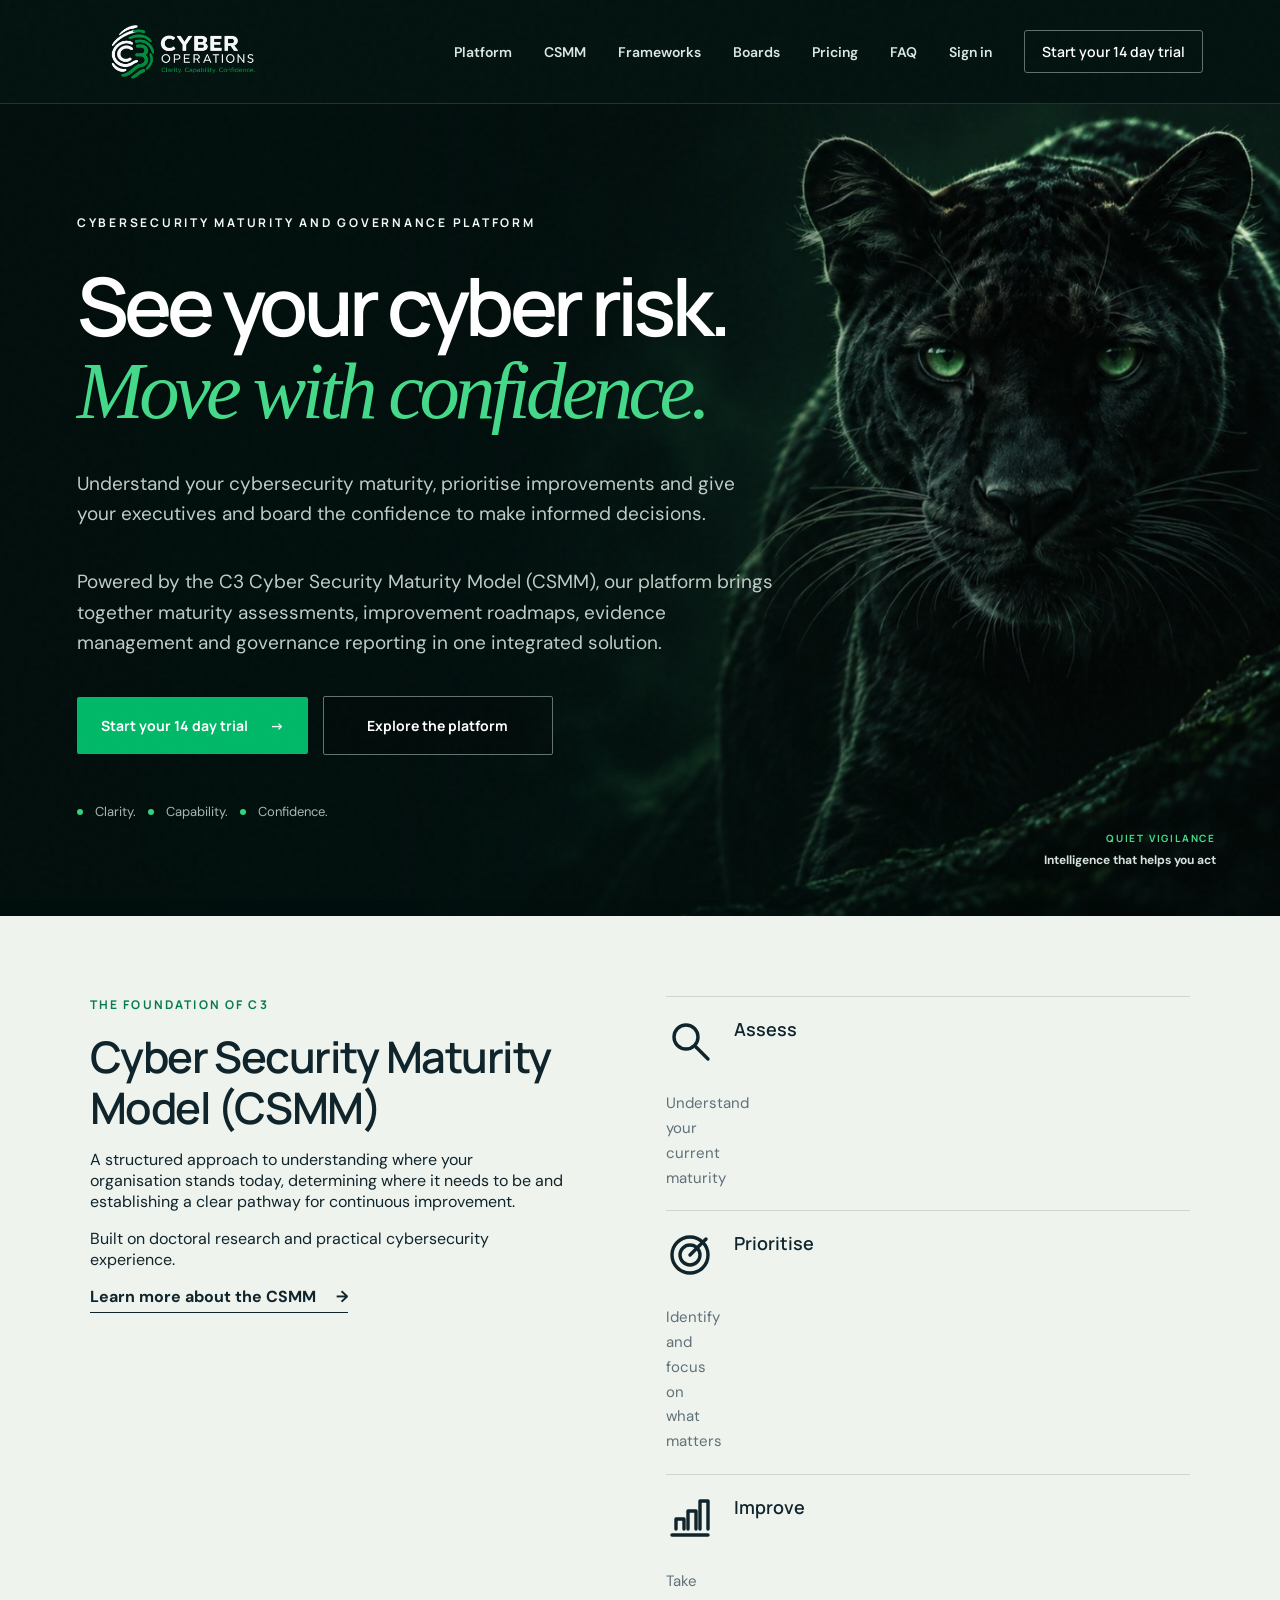
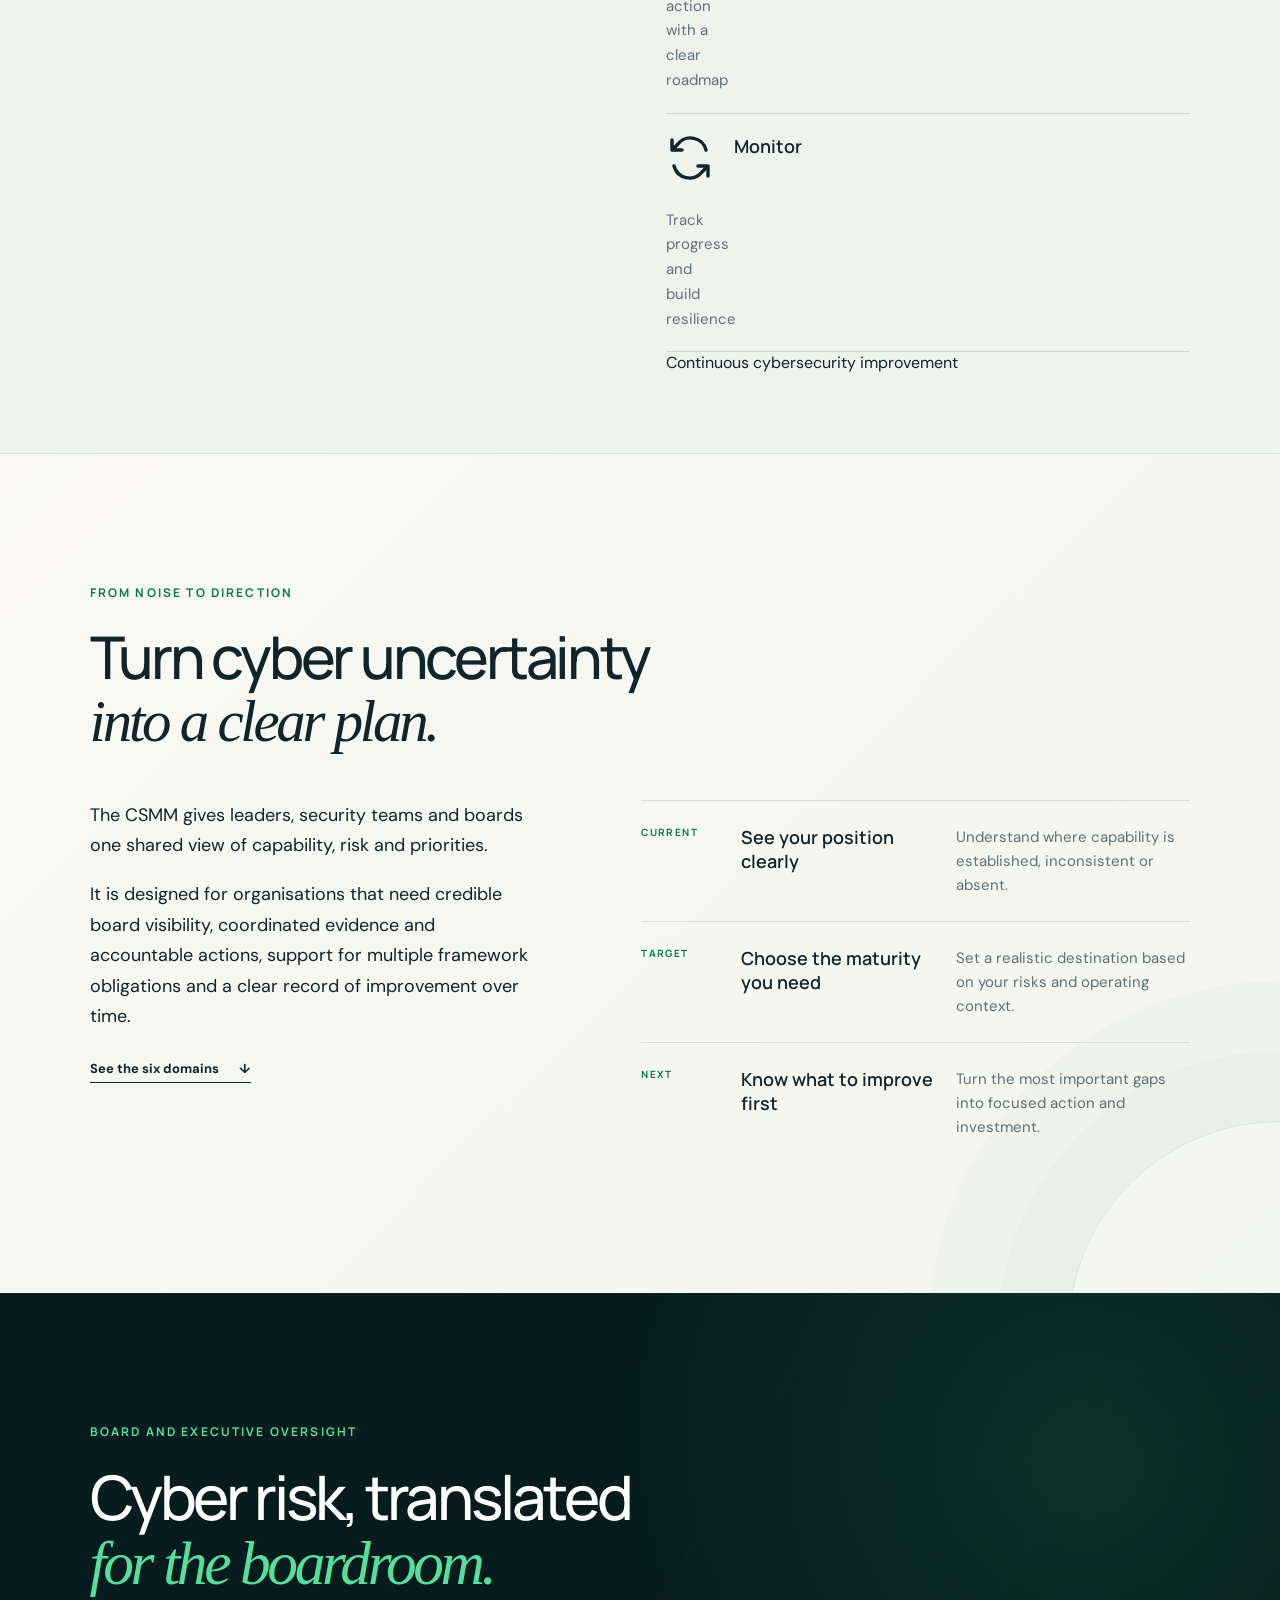
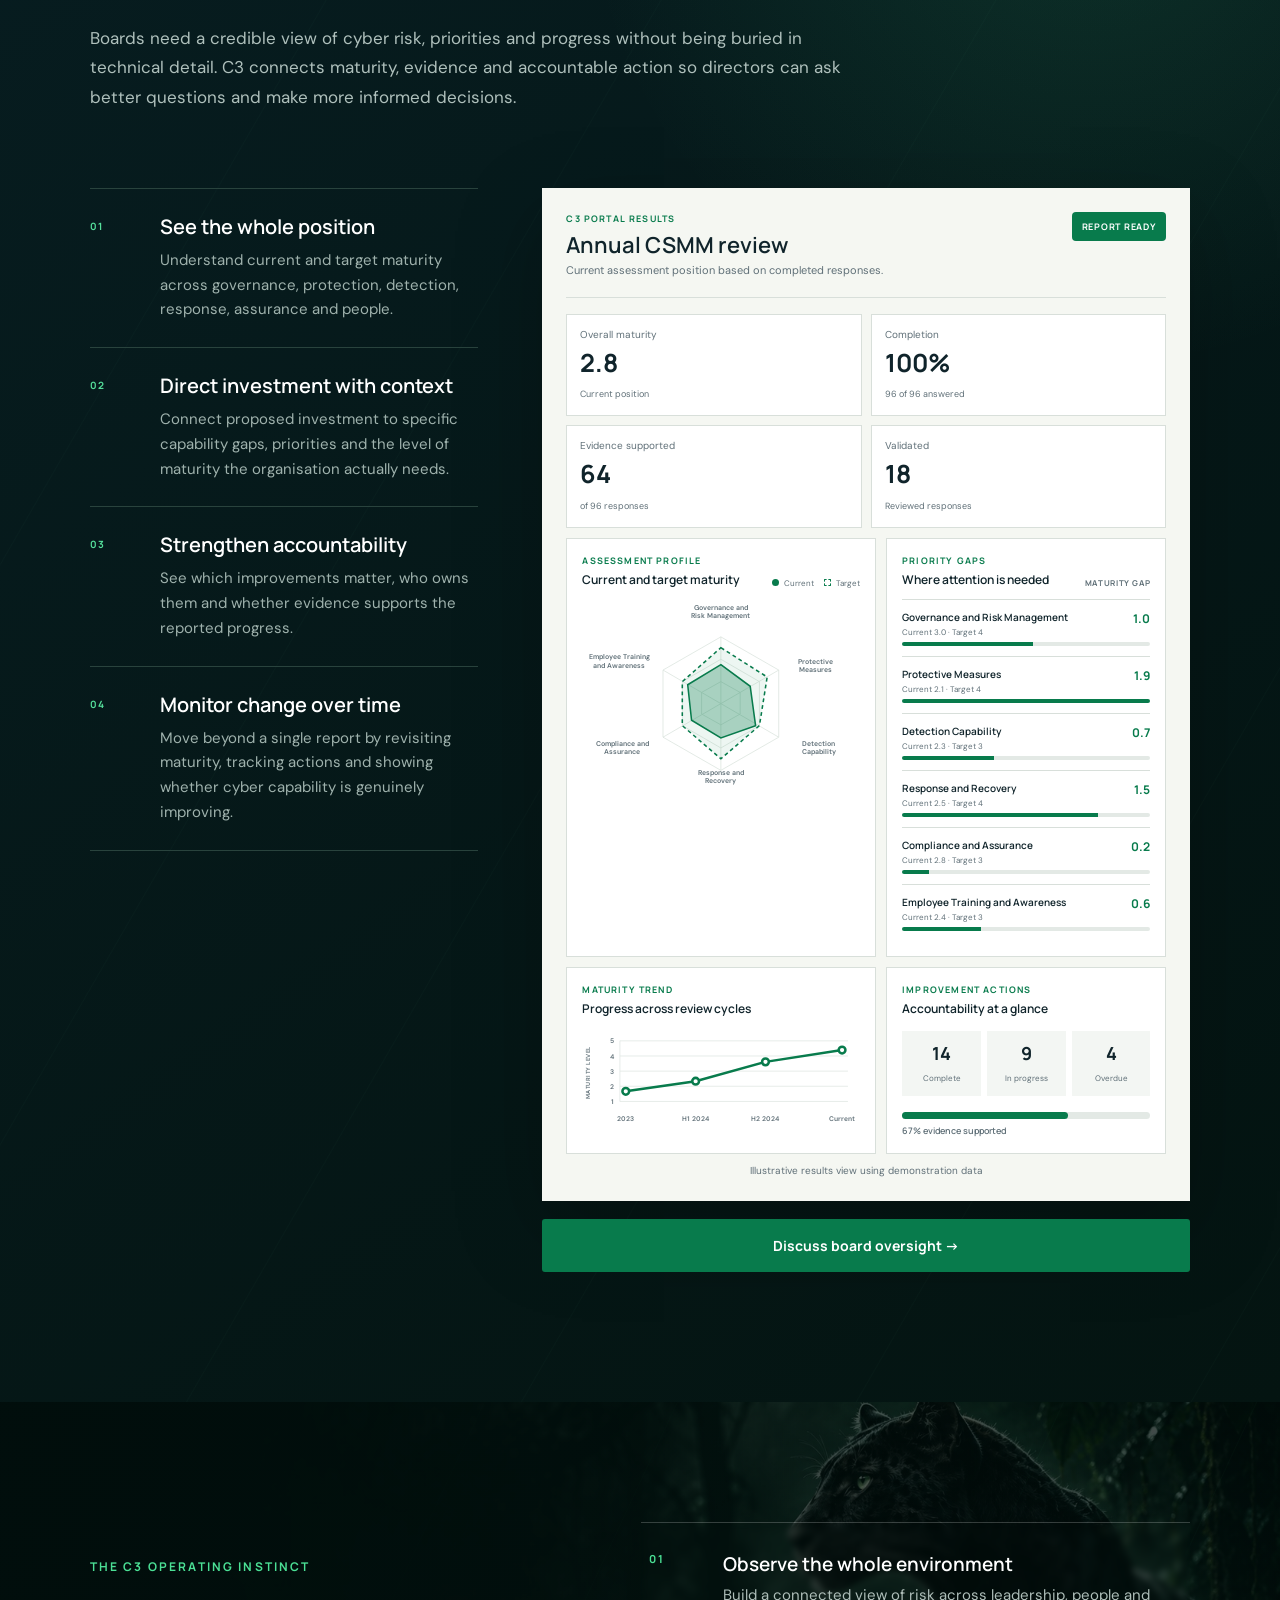
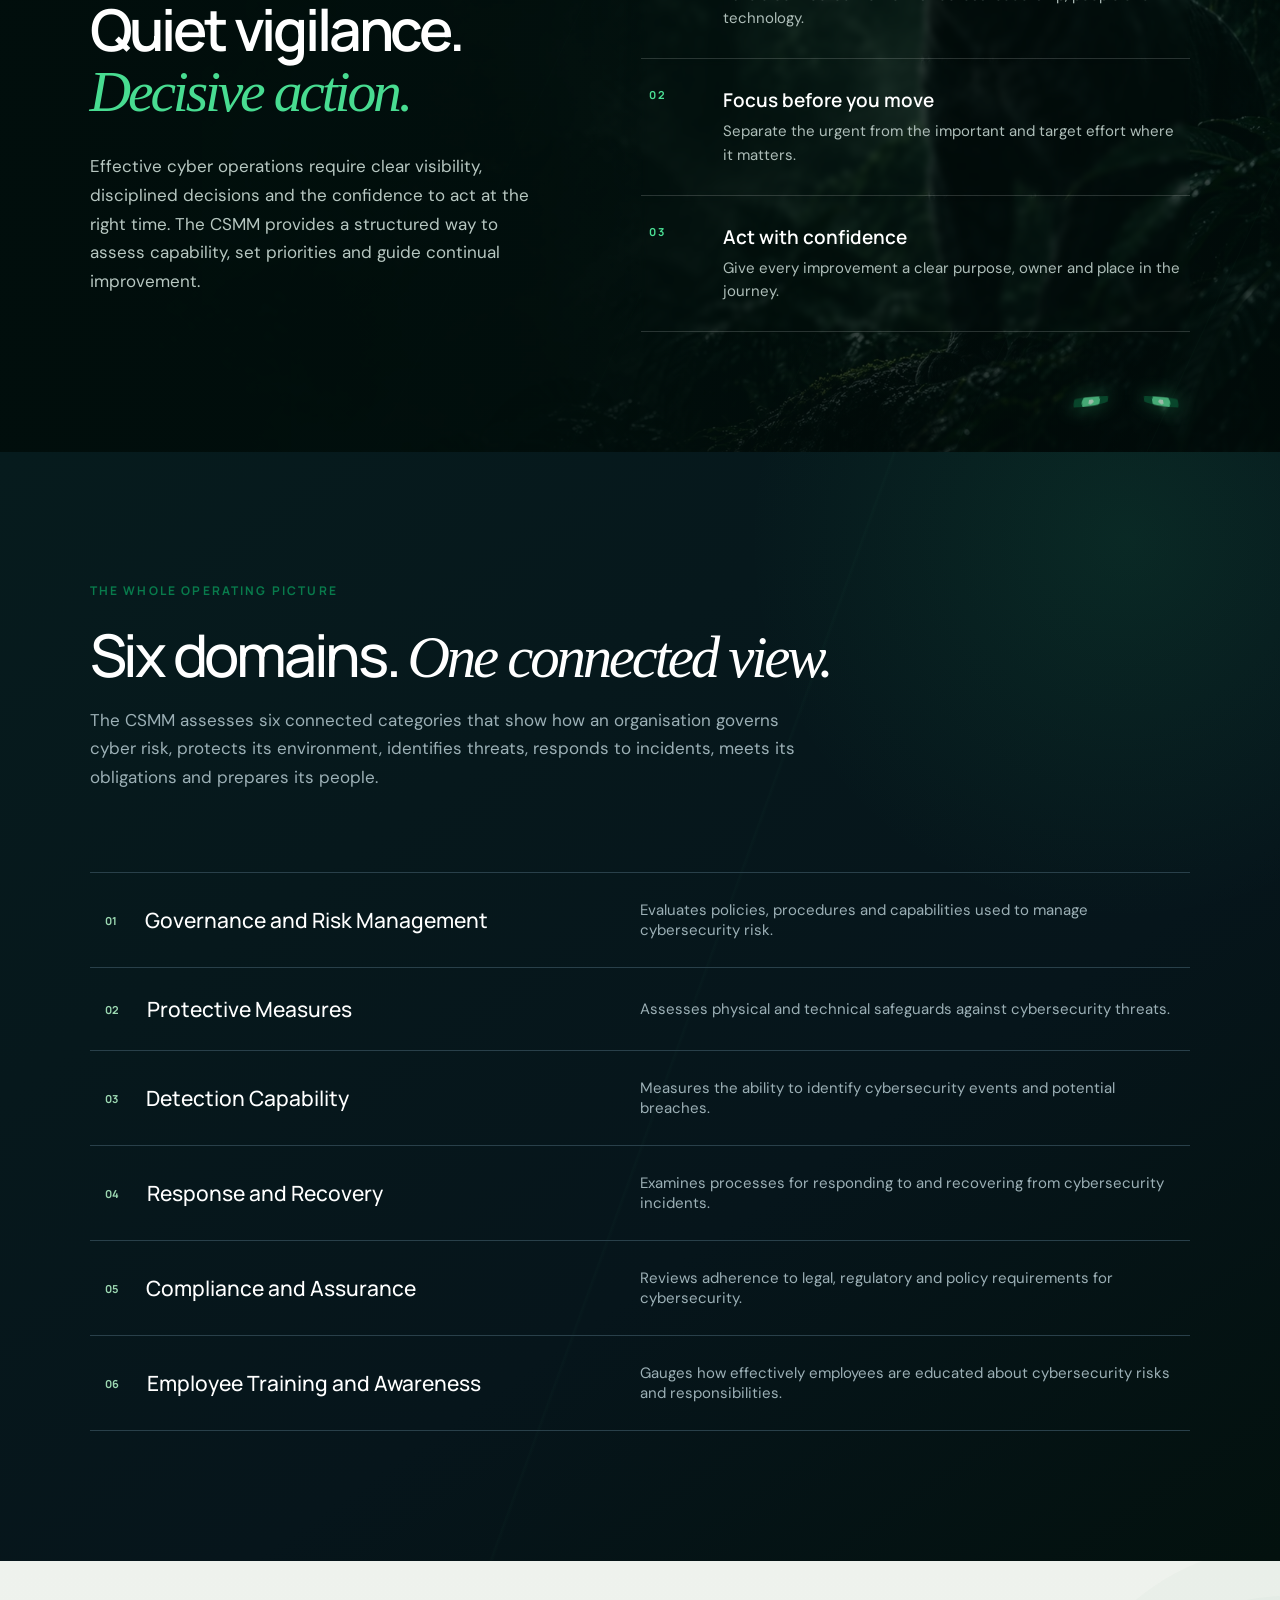
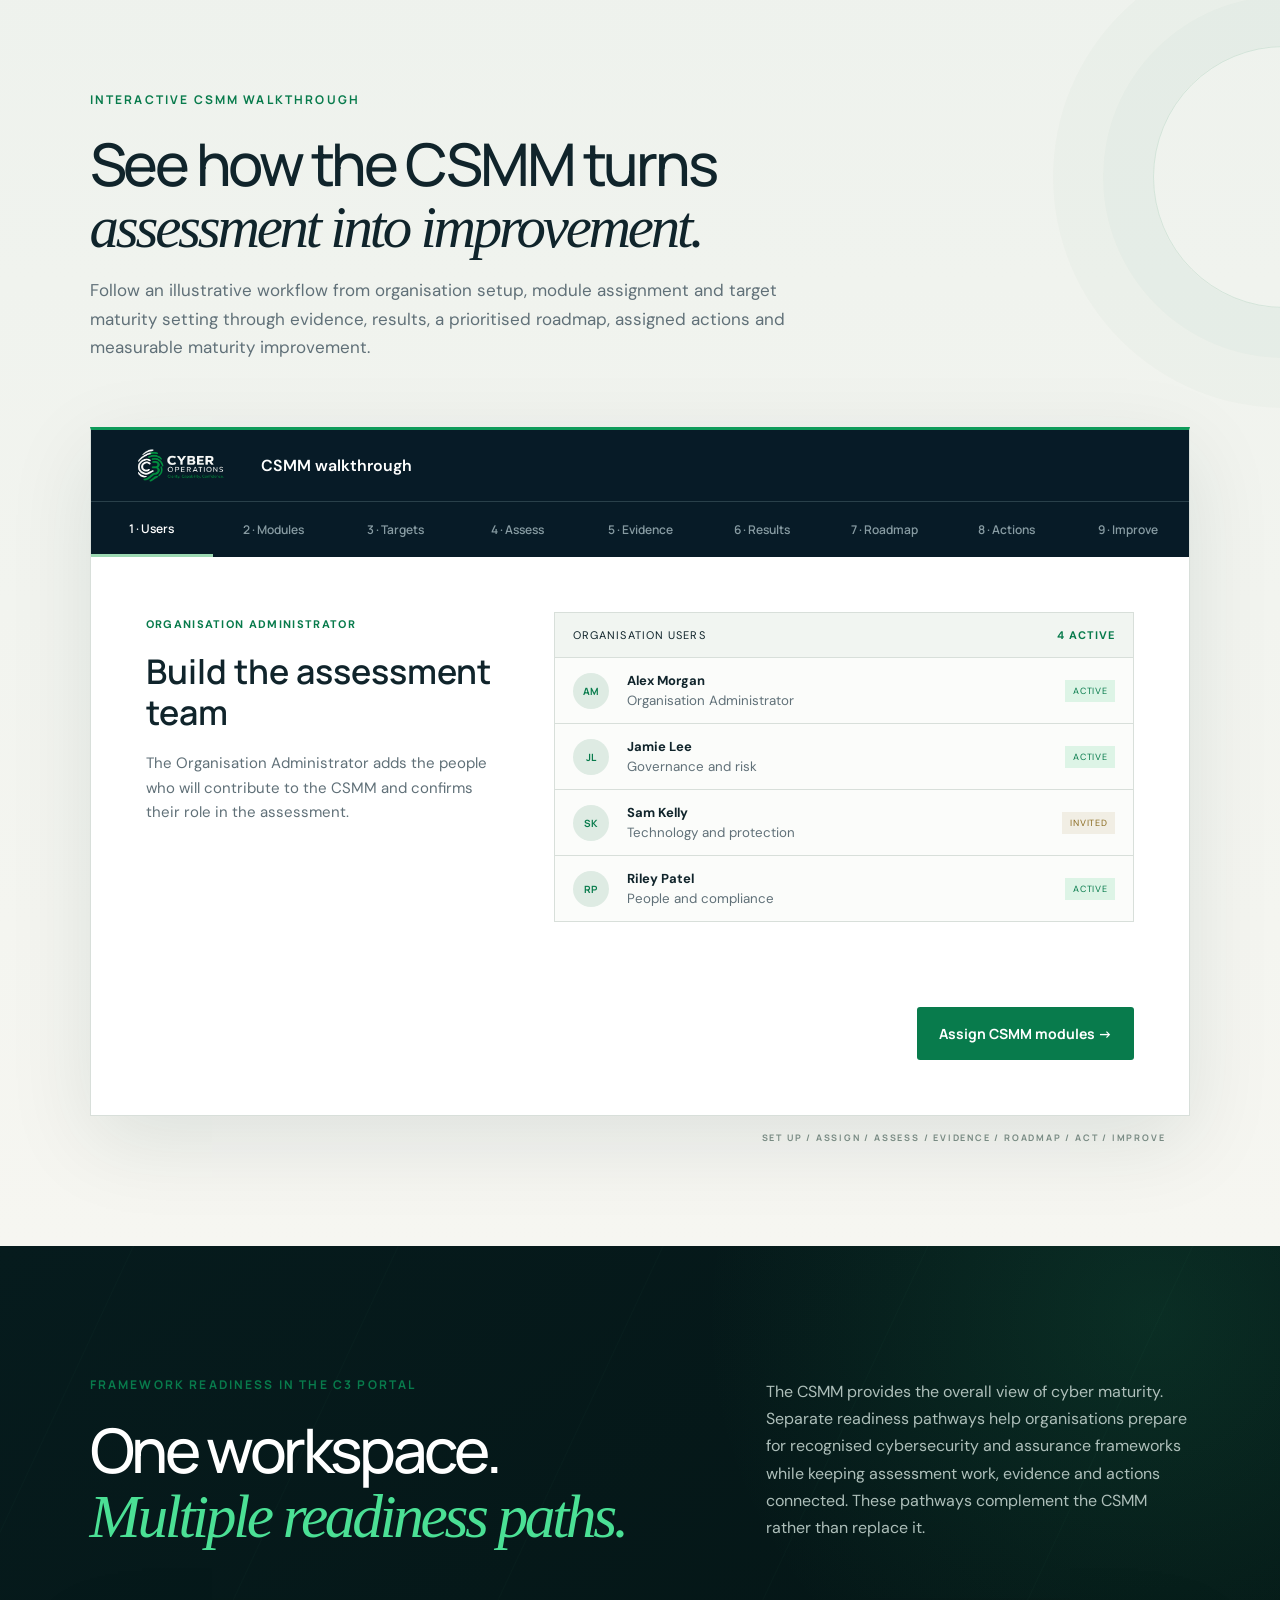
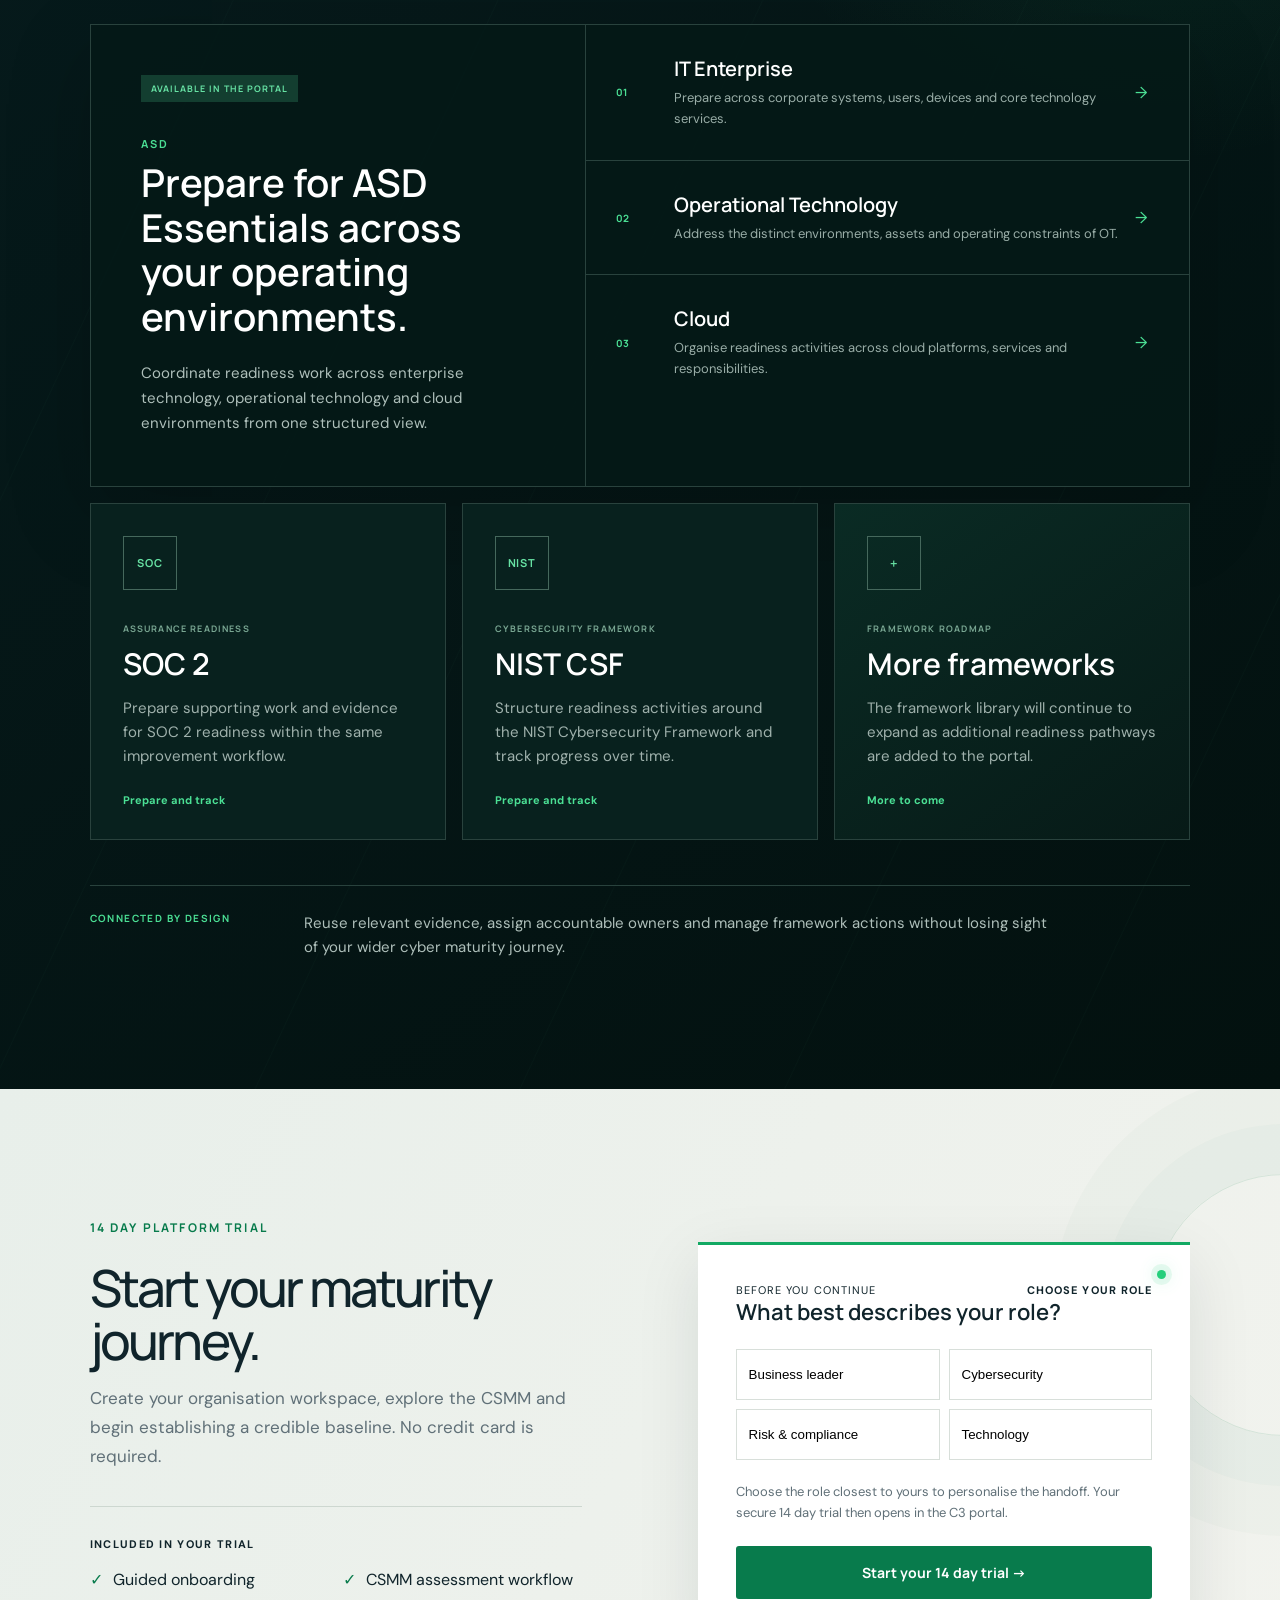
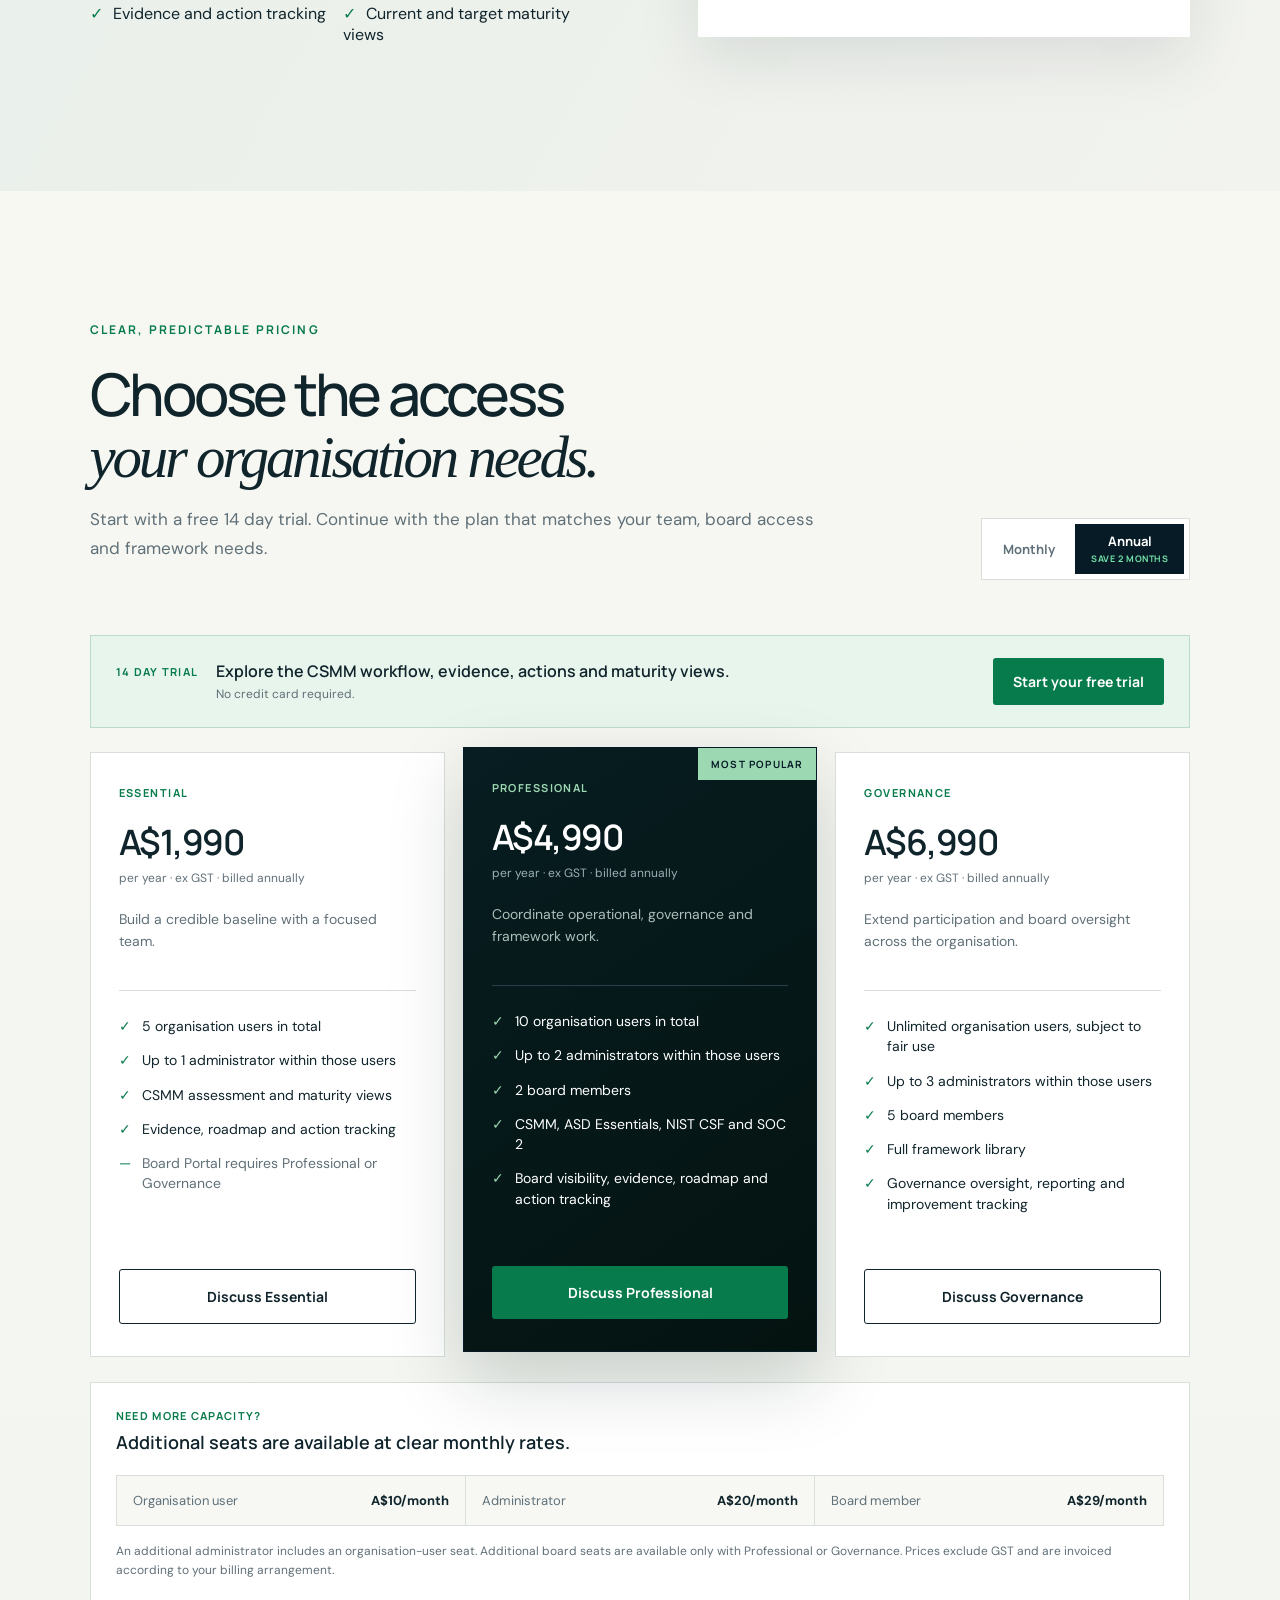
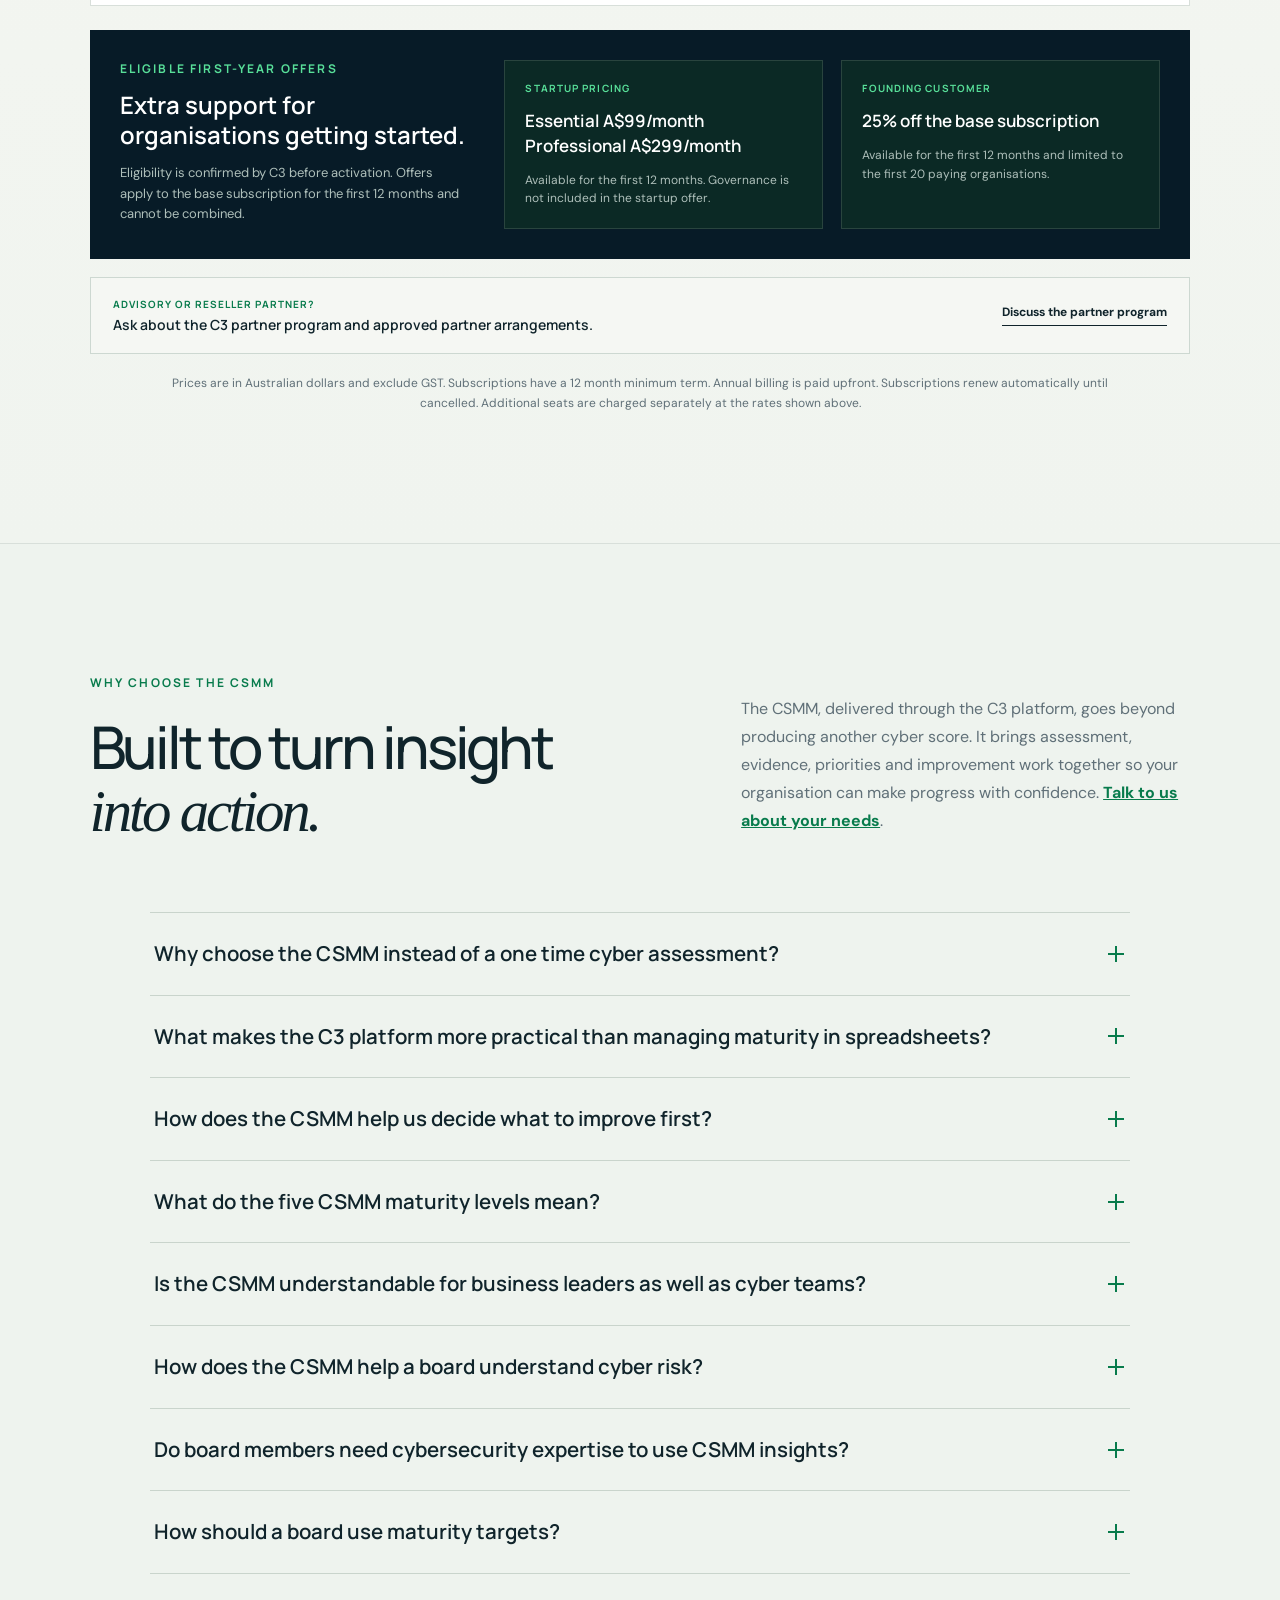
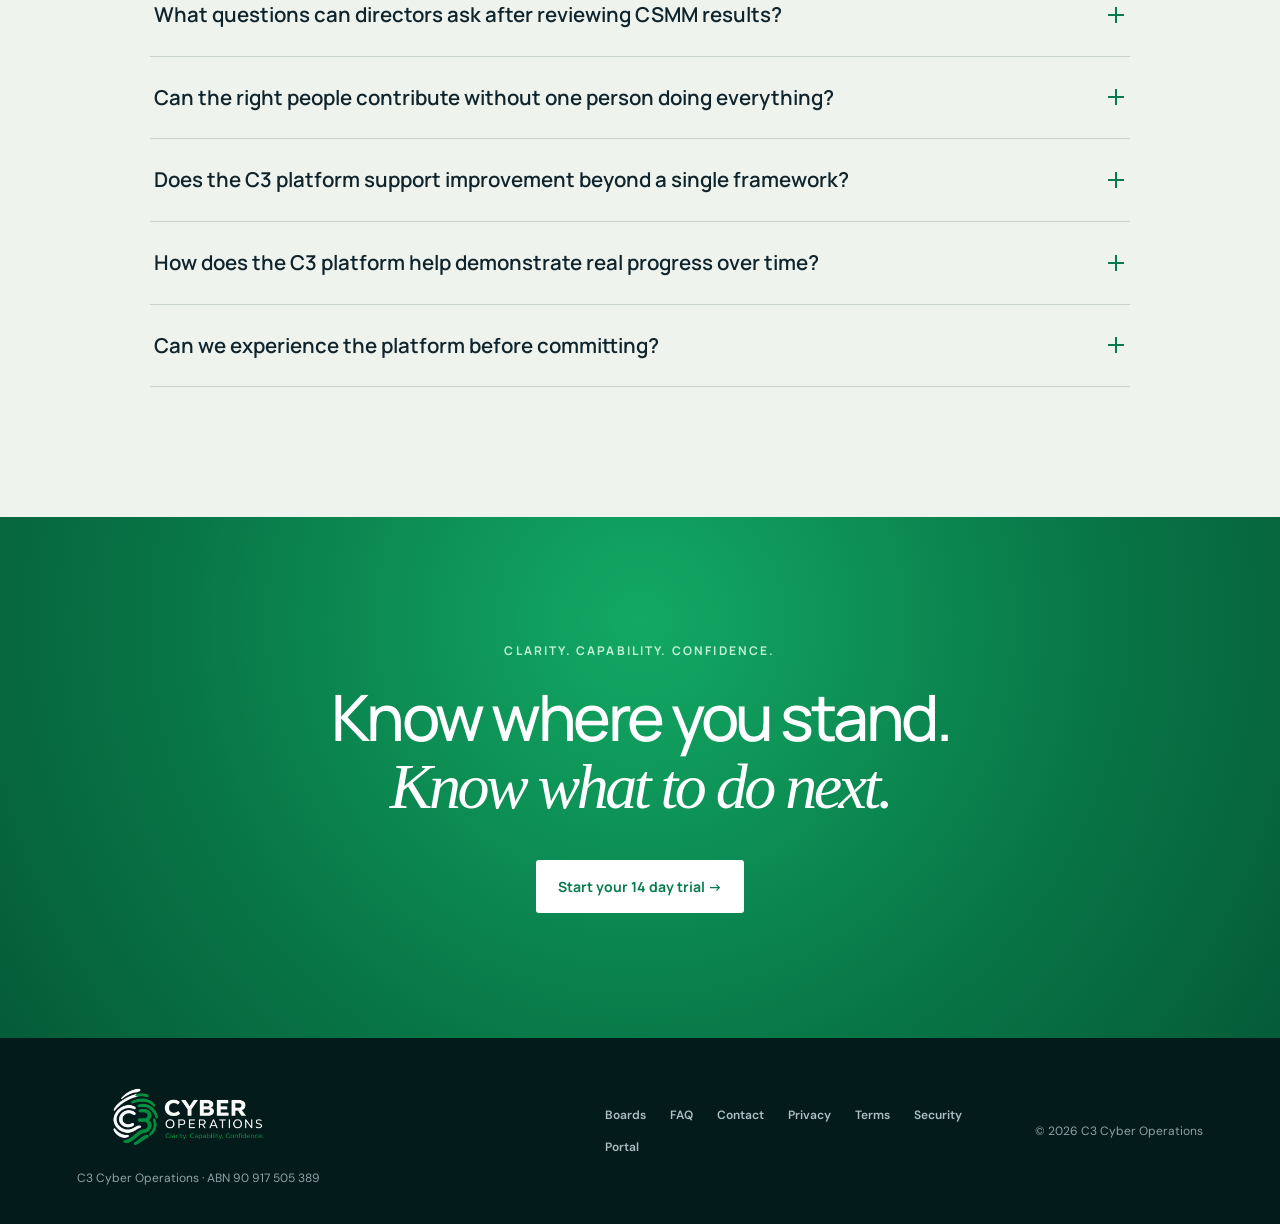
==== commit d3c2778c: "Refine homepage positioning and CSMM improvement journey" ====
--- a/index.html
+++ b/index.html
@@ -8,7 +8,7 @@
   <link rel="preconnect" href="https://fonts.googleapis.com">
   <link rel="preconnect" href="https://fonts.gstatic.com" crossorigin>
   <link href="https://fonts.googleapis.com/css2?family=DM+Sans:wght@400;500;600;700&family=Manrope:wght@400;500;600;700;800&display=swap" rel="stylesheet">
-  <link rel="stylesheet" href="styles.css?v=pricing-tiers-1">
+  <link rel="stylesheet" href="styles.css?v=marketing-launch-1">
 </head>
 <body>
   <div class="grain" aria-hidden="true"></div>
@@ -19,7 +19,7 @@
     <button type="button" class="menu-toggle" aria-expanded="false" aria-controls="nav" aria-label="Open navigation menu">Menu</button>
     <nav id="nav" aria-label="Primary navigation">
       <a href="#walkthrough">Platform</a>
-      <a href="#csmm">Maturity model</a>
+      <a href="#csmm">CSMM</a>
       <a href="#frameworks">Frameworks</a>
       <a href="#boards">Boards</a>
       <a href="#pricing">Pricing</a>
@@ -33,12 +33,13 @@
     <section class="hero">
       <div class="hero-shade" aria-hidden="true"></div>
       <div class="hero-copy reveal">
-        <p class="eyebrow">Cyber maturity made clear and actionable</p>
+        <p class="eyebrow">Cybersecurity maturity and governance platform</p>
         <h1>See your cyber risk.<br><em>Move with confidence.</em></h1>
-        <p class="hero-support">The C3 Cyber Security Maturity Model, known as the CSMM, helps organisations establish a credible baseline, choose the maturity they need and manage evidence, actions and improvement year after year.</p>
+        <p class="hero-support">Understand your cybersecurity maturity, prioritise improvements and give your executives and board the confidence to make informed decisions.</p>
+        <p class="hero-support">Powered by the C3 Cyber Security Maturity Model (CSMM), our platform brings together maturity assessments, improvement roadmaps, evidence management and governance reporting in one integrated solution.</p>
         <div class="hero-actions">
           <a class="button" href="https://portal.c3cyber.com.au/register">Start your 14 day trial <span>→</span></a>
-          <a class="button button-outline" href="#csmm">See how the model works</a>
+          <a class="button button-outline" href="#walkthrough">Explore the platform</a>
         </div>
         <div class="trust-line"><span></span> Clarity. <span></span> Capability. <span></span> Confidence.</div>
       </div>
@@ -47,16 +48,21 @@
 
     <section class="csmm-intro" id="csmm" aria-labelledby="csmm-intro-title">
       <div class="csmm-intro-copy reveal">
-        <p class="eyebrow">Built from research and practice</p>
-        <h2 id="csmm-intro-title">Complex frameworks, distilled into a practical model.</h2>
-        <p>The CSMM combines years of practical cybersecurity experience with doctoral research. It brings the thinking behind multiple complex frameworks into a model leaders and teams can understand in plain language, use year after year and support with evidence in one platform.</p>
-      </div>
-      <ol class="csmm-journey reveal" aria-label="How the CSMM supports improvement">
-        <li><span>01</span><div><strong>Assess your current state</strong><p>Build an evidence supported view of capability across six connected domains.</p></div></li>
-        <li><span>02</span><div><strong>Choose the right target</strong><p>Set maturity goals that reflect your risks, operating context and priorities.</p></div></li>
-        <li><span>03</span><div><strong>Prioritise improvement</strong><p>See the most important gaps and direct effort and investment with purpose.</p></div></li>
-        <li><span>04</span><div><strong>Improve year after year</strong><p>Keep evidence, actions, owners and progress together in one continuing record.</p></div></li>
-      </ol>
+        <p class="eyebrow">The foundation of C3</p>
+        <h2 id="csmm-intro-title">Cyber Security Maturity Model (CSMM)</h2>
+        <p>A structured approach to understanding where your organisation stands today, determining where it needs to be and establishing a clear pathway for continuous improvement.</p>
+        <p class="csmm-research">Built on doctoral research and practical cybersecurity experience.</p>
+        <a class="text-link" href="#domains">Learn more about the CSMM <span aria-hidden="true">→</span></a>
+      </div>
+      <div class="csmm-cycle reveal">
+        <ol class="csmm-journey" aria-label="Customer cybersecurity improvement journey">
+          <li><svg viewBox="0 0 24 24" fill="none" stroke="currentColor" stroke-width="1.7" stroke-linecap="round" stroke-linejoin="round" aria-hidden="true"><circle cx="10" cy="10" r="6"/><path d="m15 15 6 6"/></svg><strong>Assess</strong><p>Understand your current maturity</p></li>
+          <li><svg viewBox="0 0 24 24" fill="none" stroke="currentColor" stroke-width="1.7" stroke-linecap="round" stroke-linejoin="round" aria-hidden="true"><circle cx="12" cy="12" r="9"/><circle cx="12" cy="12" r="5"/><path d="m12 12 8-8"/></svg><strong>Prioritise</strong><p>Identify and focus on what matters</p></li>
+          <li><svg viewBox="0 0 24 24" fill="none" stroke="currentColor" stroke-width="1.7" stroke-linecap="round" stroke-linejoin="round" aria-hidden="true"><path d="M3 20h18M5 17v-5h4v5M11 17V8h4v9M17 17V3h4v14"/></svg><strong>Improve</strong><p>Take action with a clear roadmap</p></li>
+          <li><svg viewBox="0 0 24 24" fill="none" stroke="currentColor" stroke-width="1.7" stroke-linecap="round" stroke-linejoin="round" aria-hidden="true"><path d="M20 8a8 8 0 0 0-14-3L3 8m0-5v5h5M4 16a8 8 0 0 0 14 3l3-3m0 5v-5h-5"/></svg><strong>Monitor</strong><p>Track progress and build resilience</p></li>
+        </ol>
+        <div class="csmm-loop"><span>Continuous cybersecurity improvement</span></div>
+      </div>
     </section>
 
     <section class="section problem" id="direction">
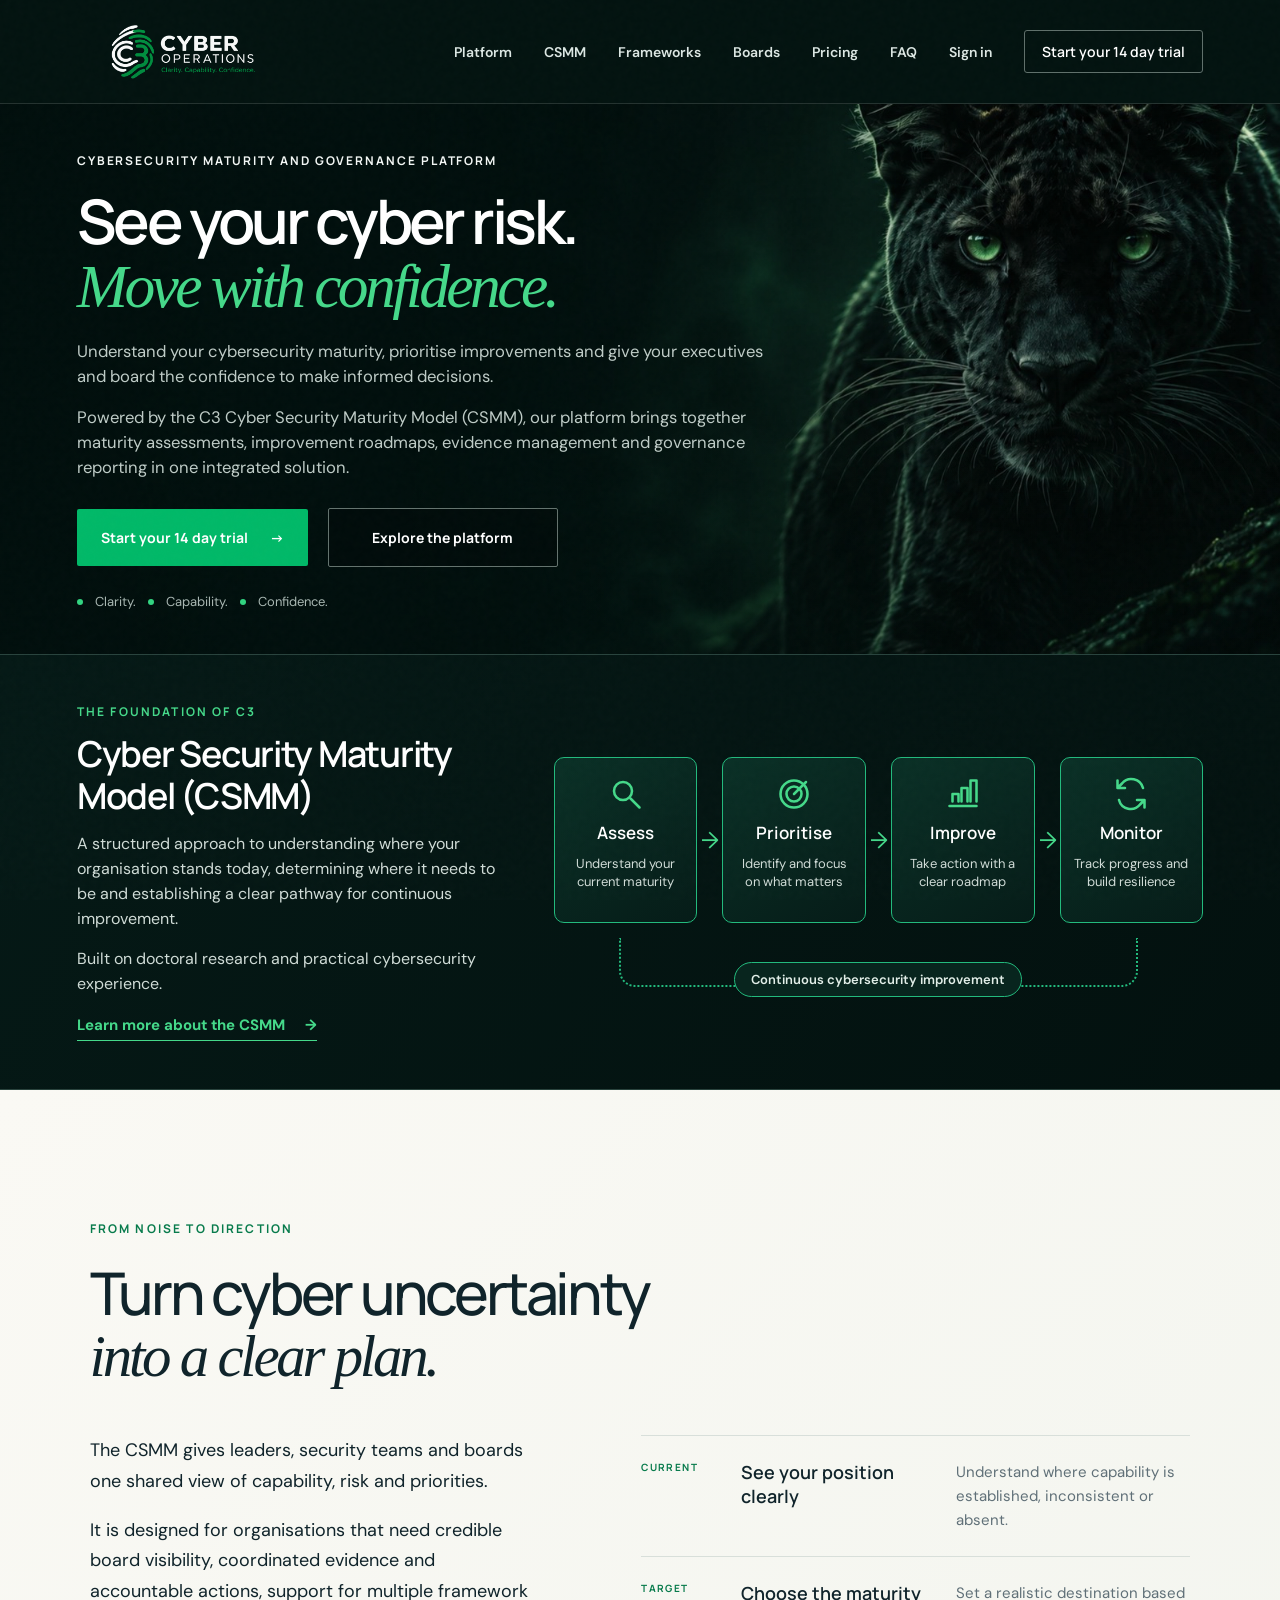
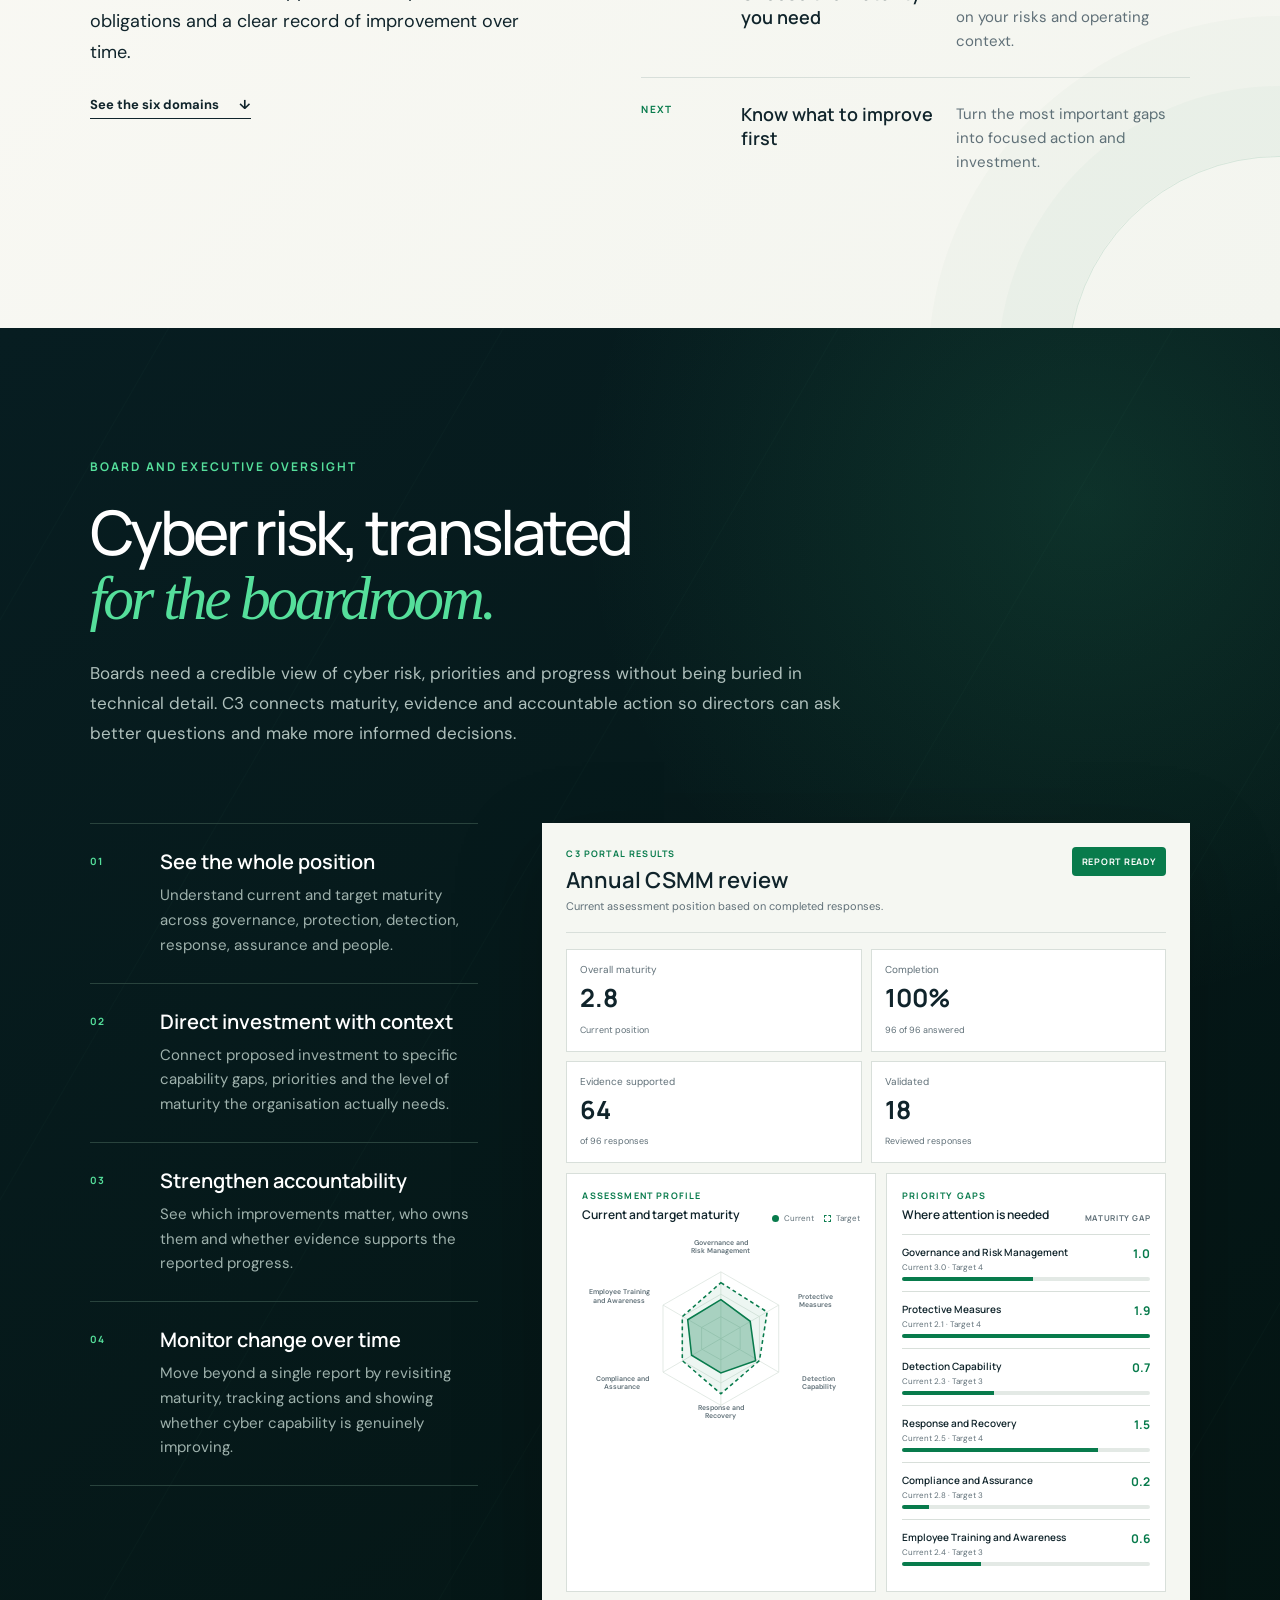
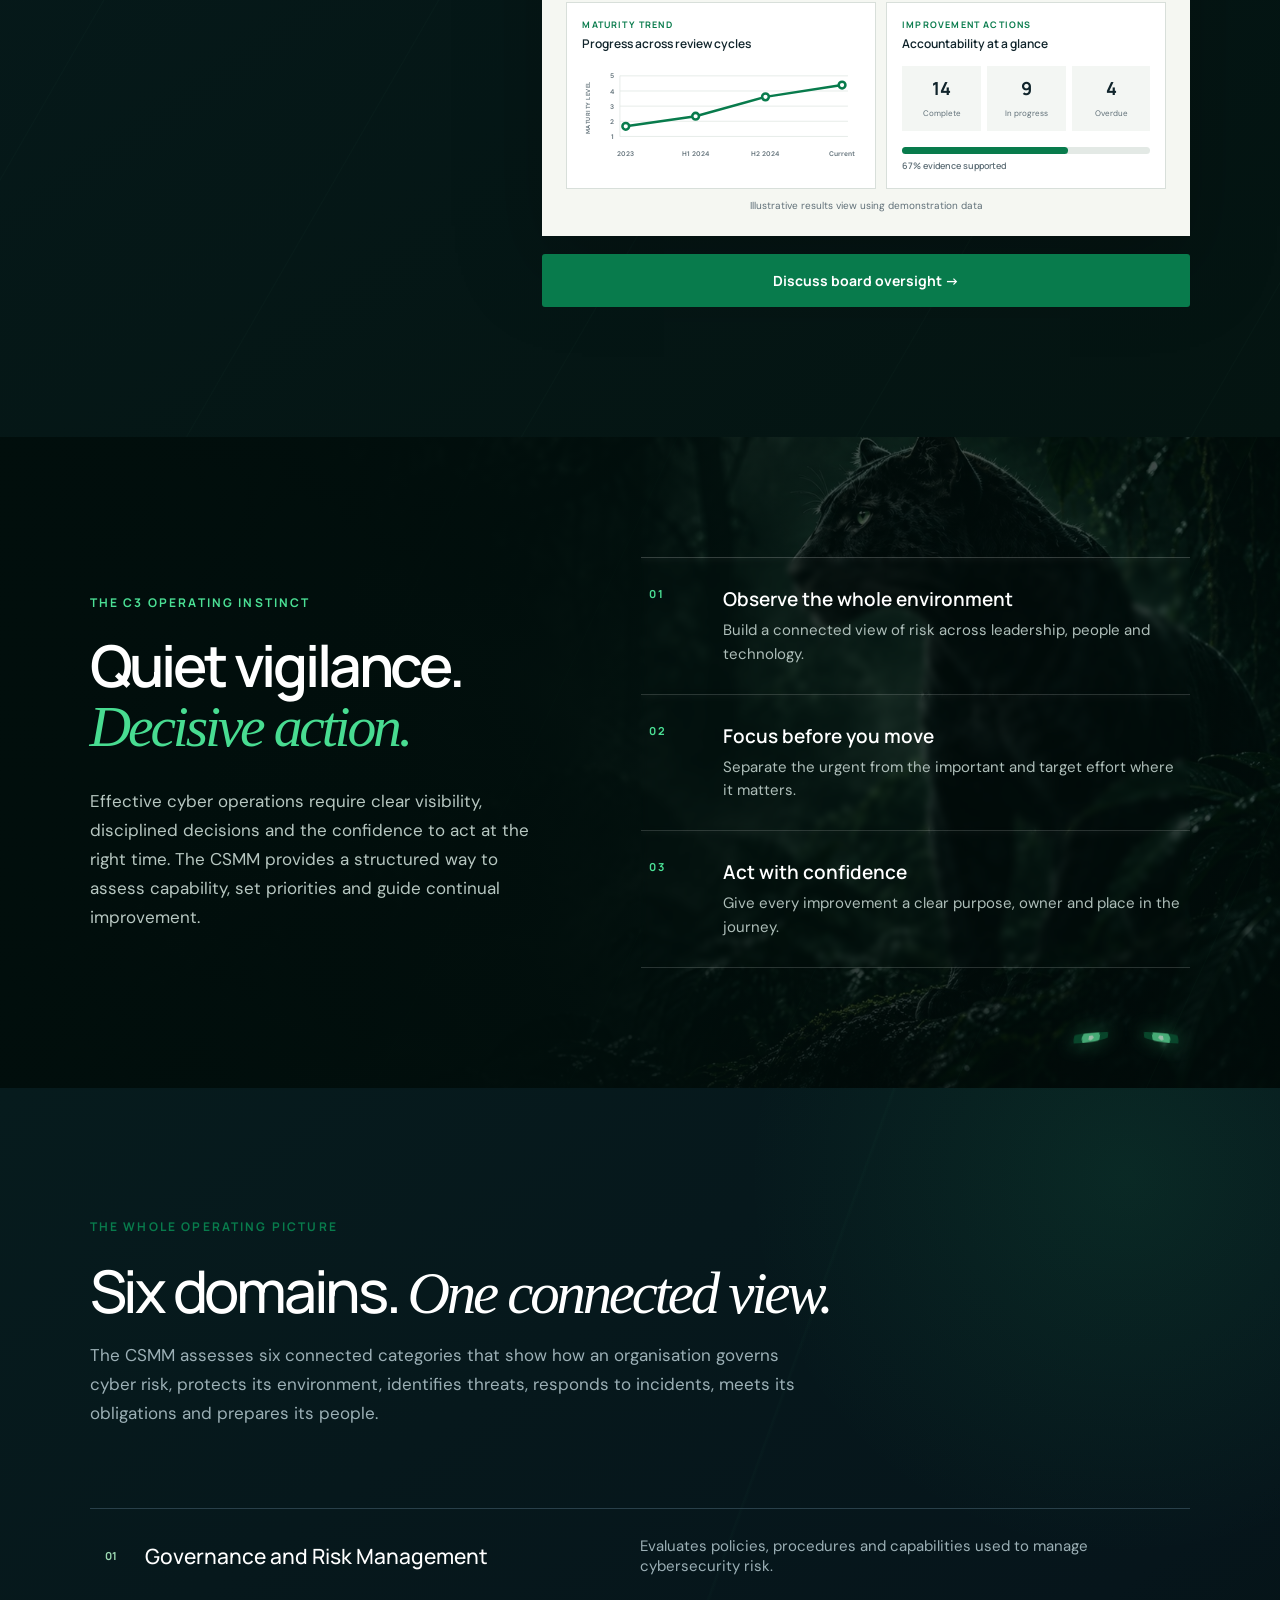
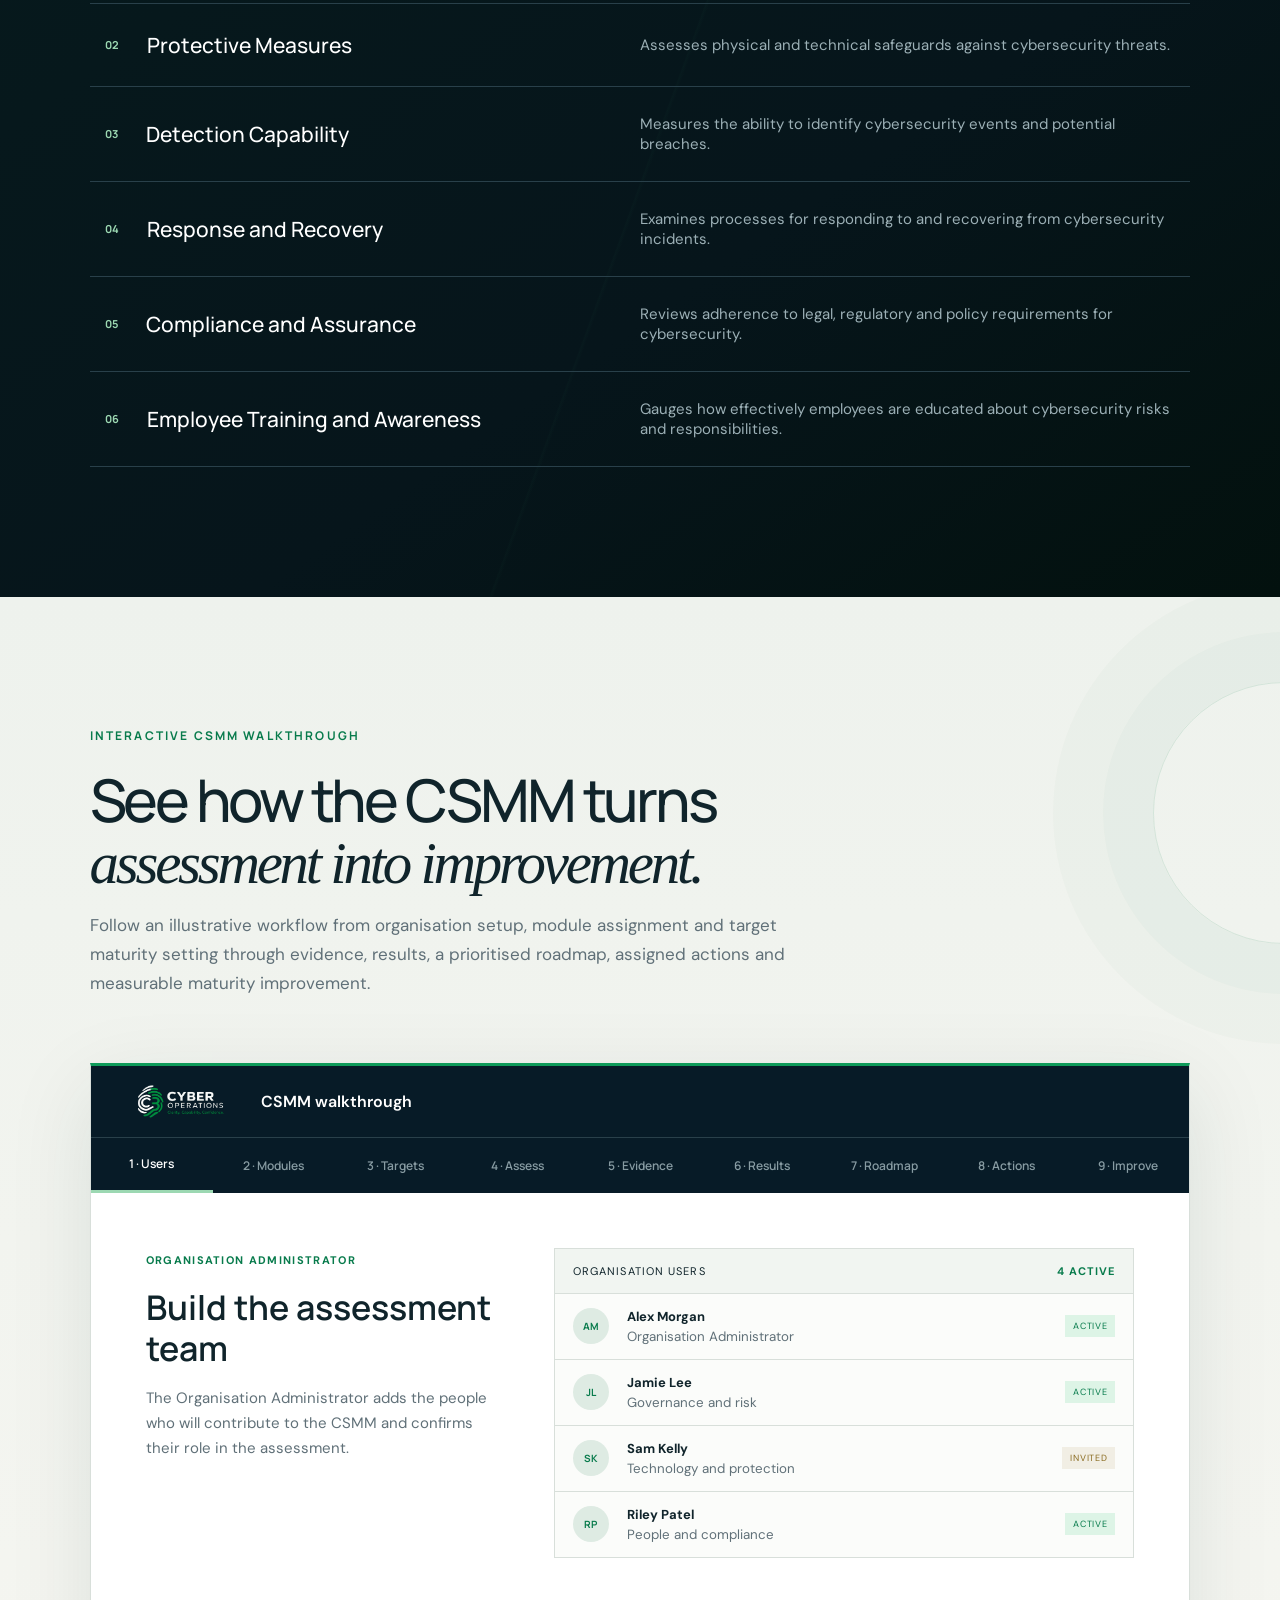
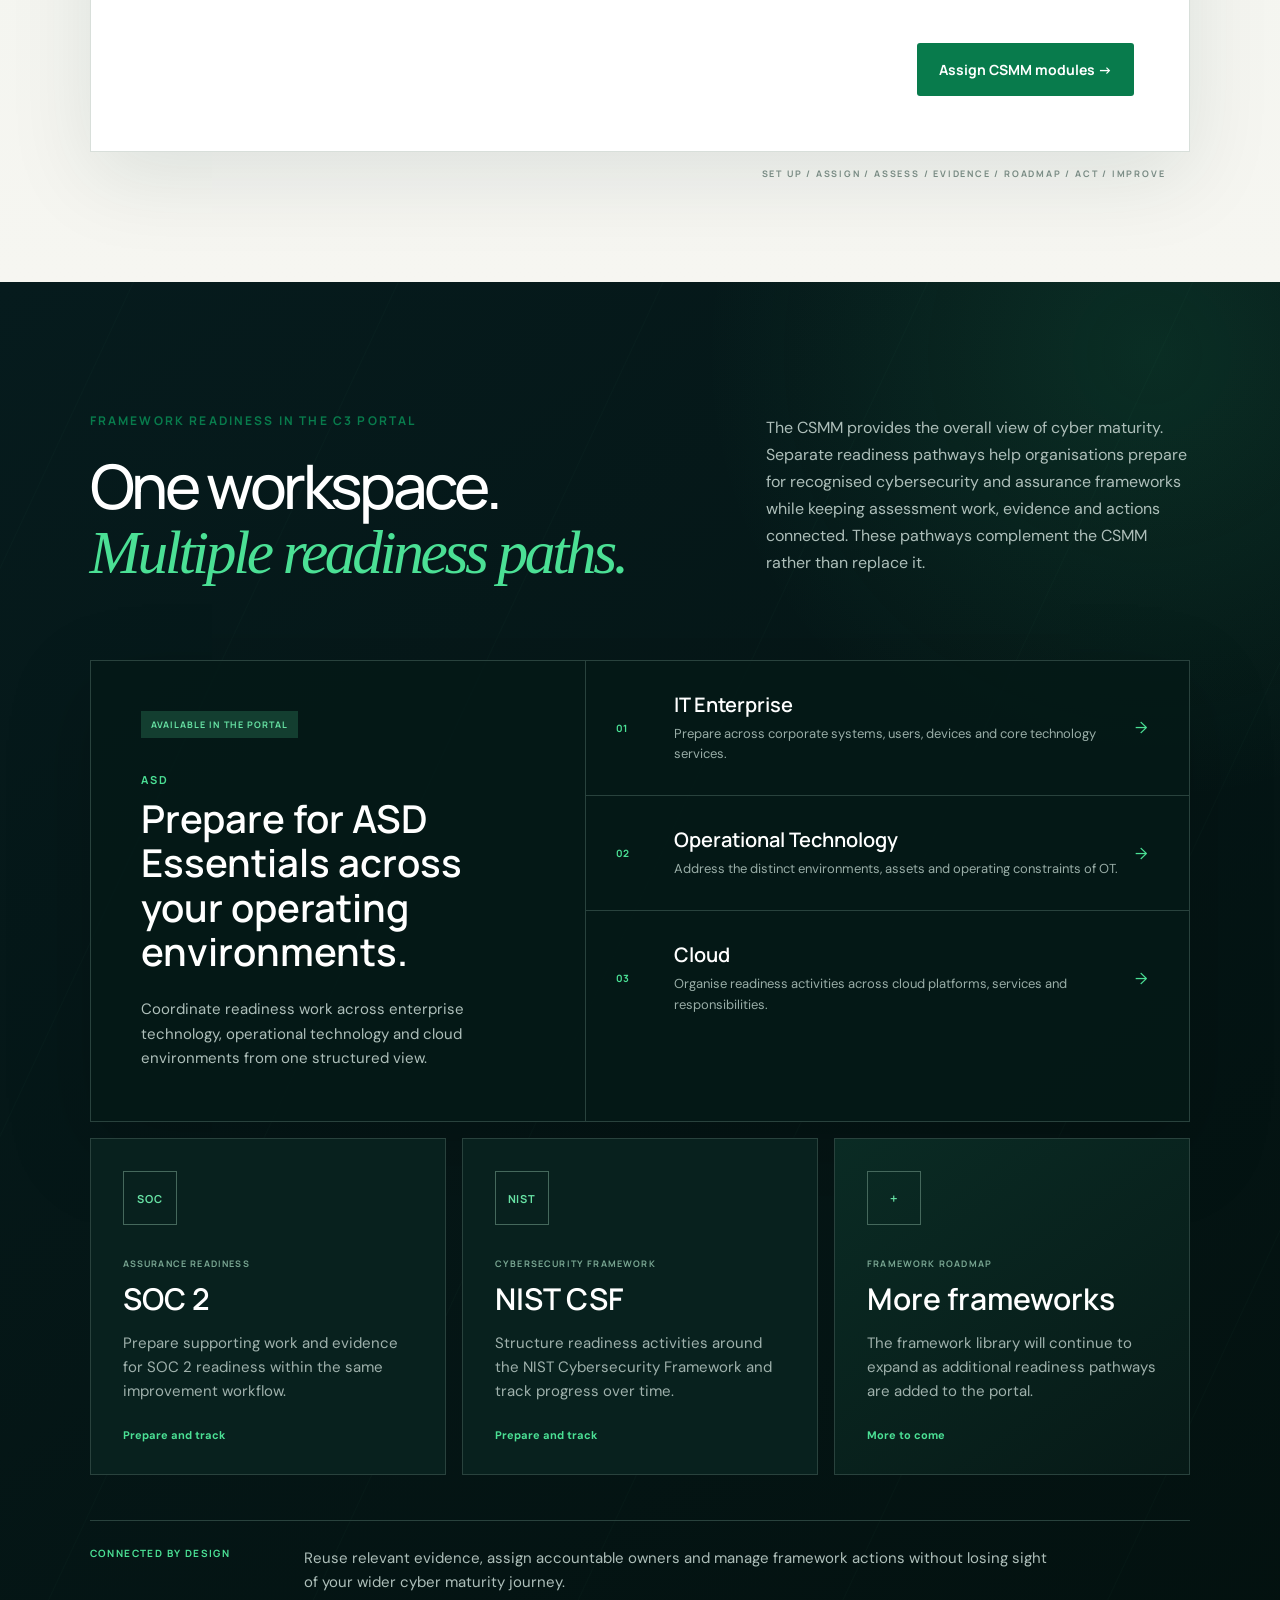
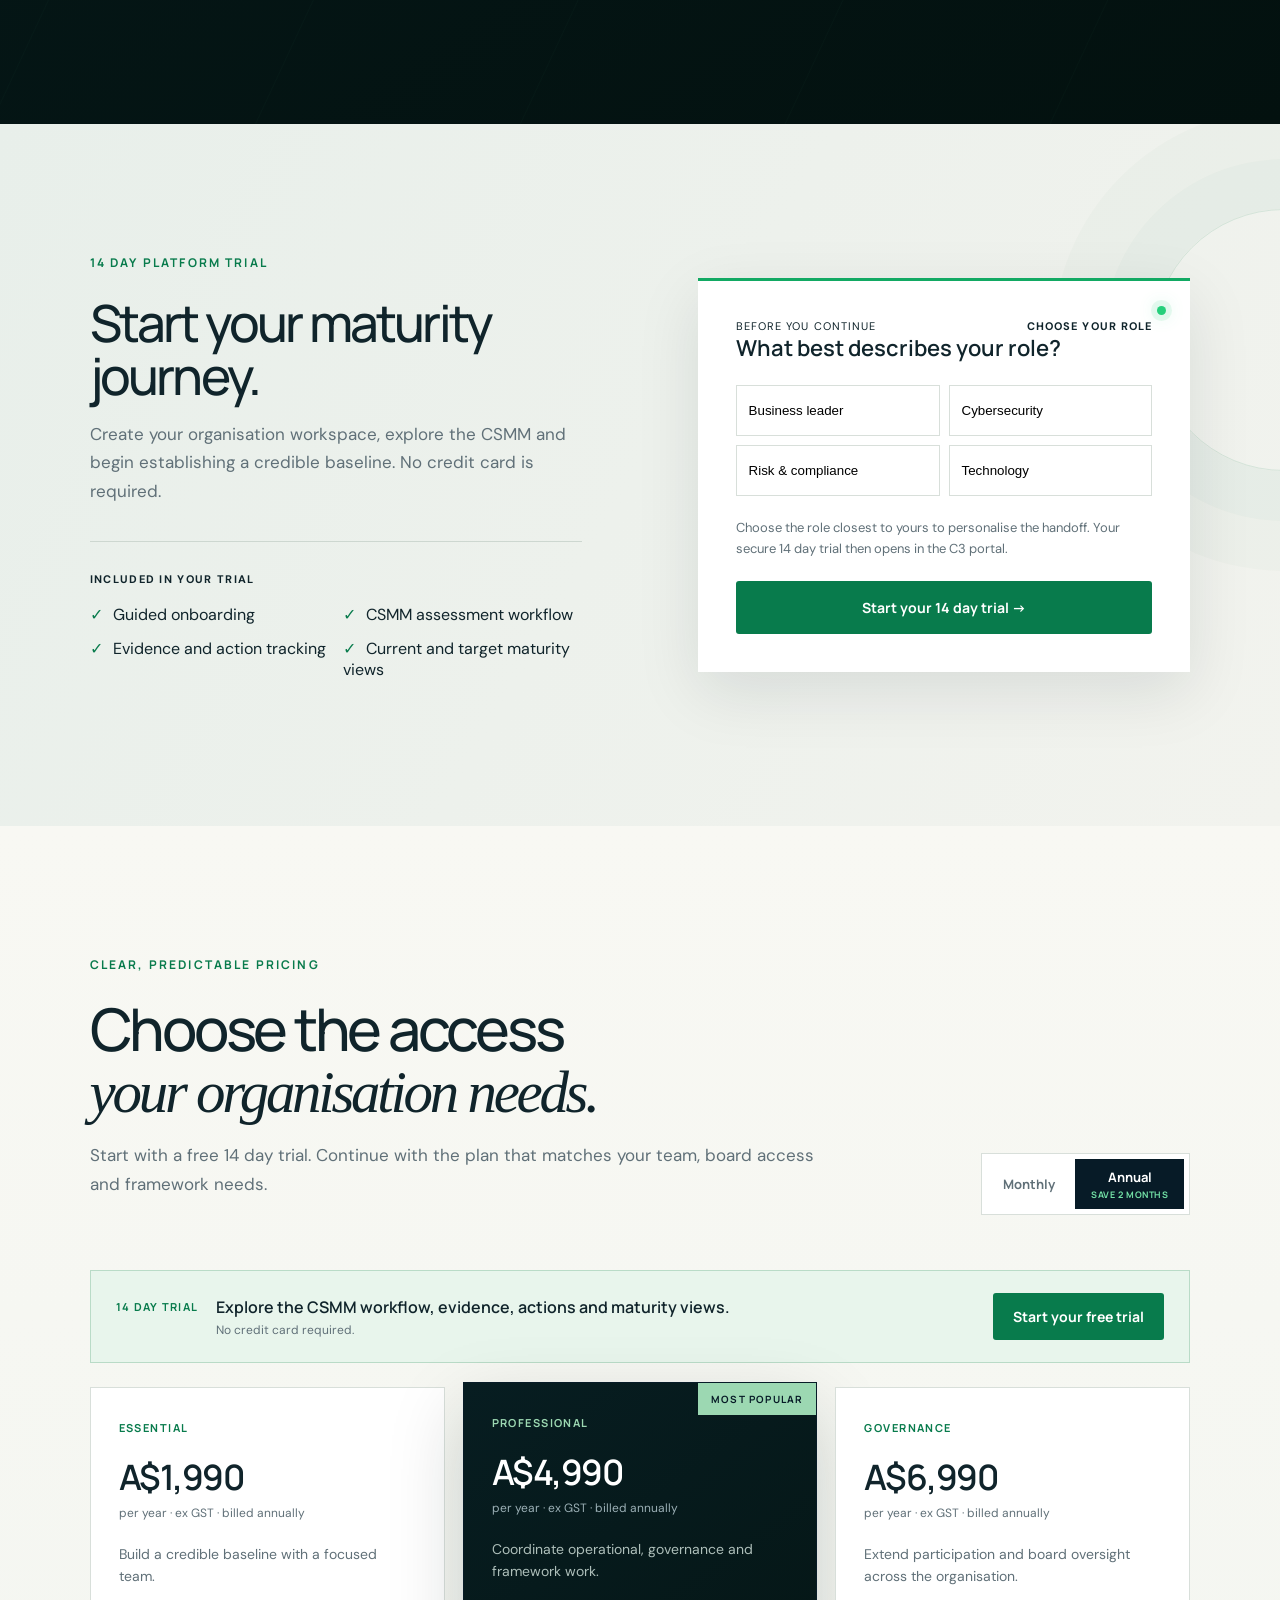
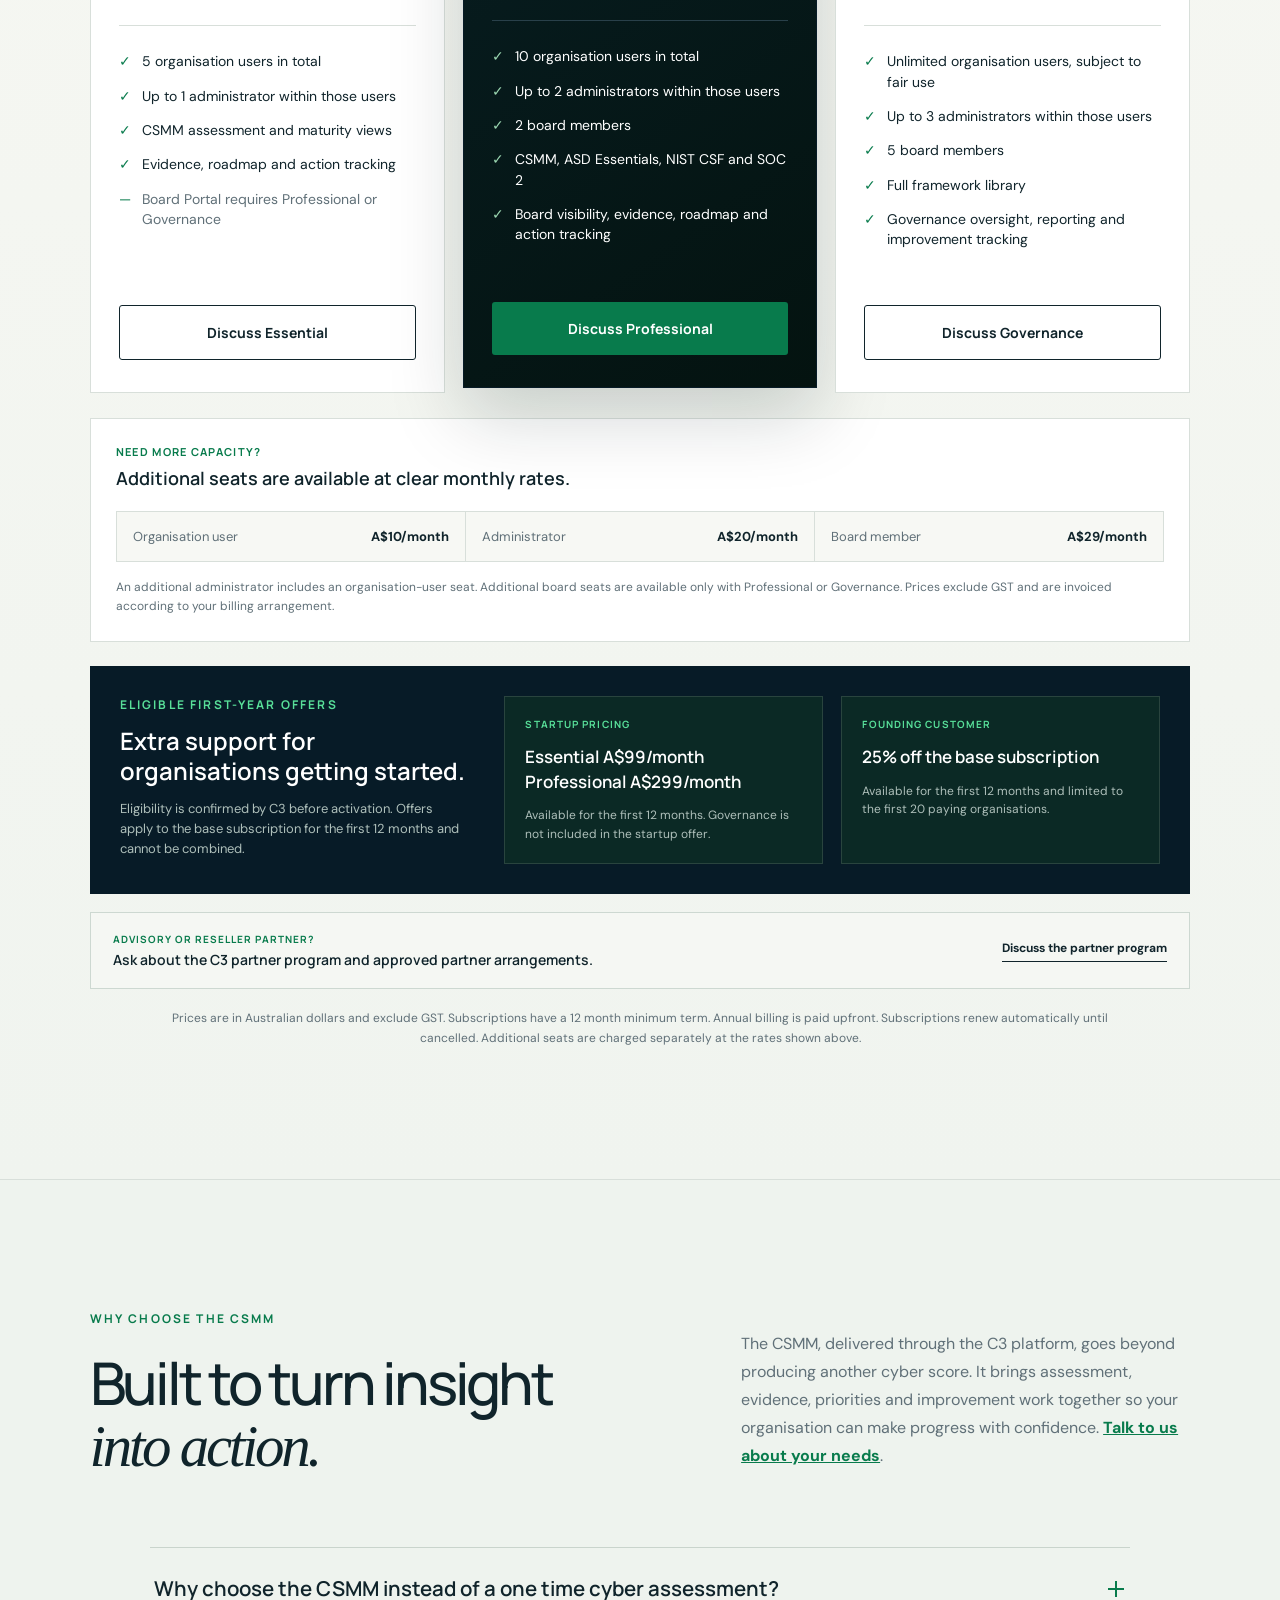
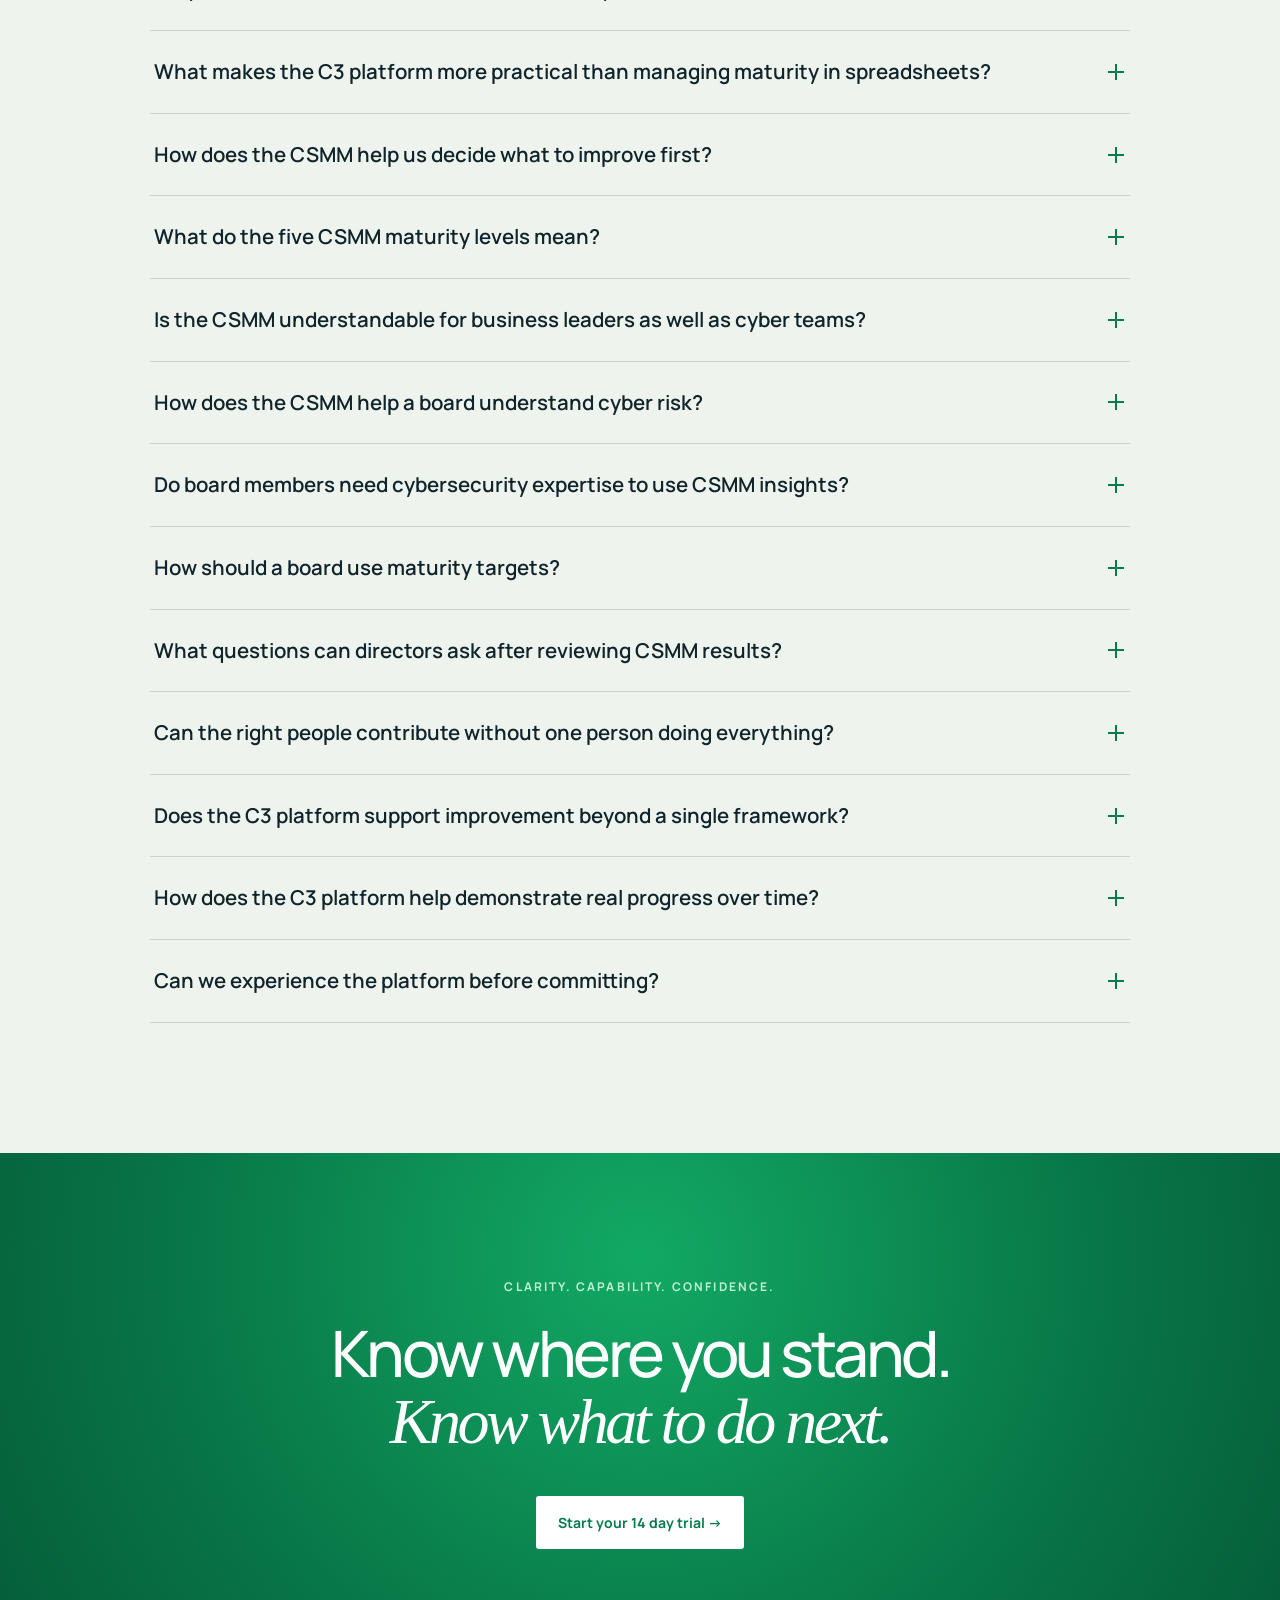
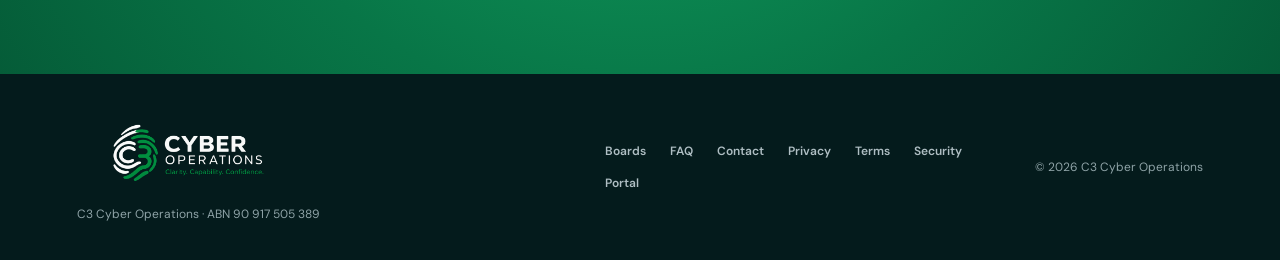
==== commit f235aeee: "Group hero and CSMM for seamless panther background" ====
--- a/index.html
+++ b/index.html
@@ -8,7 +8,7 @@
   <link rel="preconnect" href="https://fonts.googleapis.com">
   <link rel="preconnect" href="https://fonts.gstatic.com" crossorigin>
   <link href="https://fonts.googleapis.com/css2?family=DM+Sans:wght@400;500;600;700&family=Manrope:wght@400;500;600;700;800&display=swap" rel="stylesheet">
-  <link rel="stylesheet" href="styles.css?v=marketing-launch-1">
+  <link rel="stylesheet" href="styles.css?v=marketing-launch-2">
 </head>
 <body>
   <div class="grain" aria-hidden="true"></div>
@@ -30,6 +30,7 @@
   </header>
 
   <main>
+    <div class="panther-story">
     <section class="hero">
       <div class="hero-shade" aria-hidden="true"></div>
       <div class="hero-copy reveal">
@@ -43,7 +44,7 @@
         </div>
         <div class="trust-line"><span></span> Clarity. <span></span> Capability. <span></span> Confidence.</div>
       </div>
-      <div class="hero-caption" aria-hidden="true"><span>Quiet vigilance</span><b>Intelligence that helps you act</b></div>
+      <div class="hero-caption"><span>Quiet vigilance</span><b>Intelligence that helps you act</b></div>
     </section>
 
     <section class="csmm-intro" id="csmm" aria-labelledby="csmm-intro-title">
@@ -64,6 +65,8 @@
         <div class="csmm-loop"><span>Continuous cybersecurity improvement</span></div>
       </div>
     </section>
+
+    </div>
 
     <section class="section problem" id="direction">
       <div class="section-intro reveal">
--- a/styles.css
+++ b/styles.css
@@ -345,3 +345,32 @@
 .board-actions>p b{position:absolute;top:12px;left:0;color:var(--muted);font:600 9px Manrope,sans-serif}
 @media(max-width:1100px){.board-layout{grid-template-columns:1fr;gap:50px}.board-results{max-width:760px}.board-dashboard-grid,.board-dashboard-lower{grid-template-columns:1fr 1fr}}
 @media(max-width:600px){.board-dashboard-grid,.board-dashboard-lower{grid-template-columns:1fr}.board-priorities article>div b{font-size:11px}.board-priorities article>div small,.board-actions article small,.trend-labels{font-size:9px}}
+
+
+/* Marketing launch: compact hero and continuous improvement journey */
+.hero{min-height:540px;padding:48px max(6vw,calc((100vw - 1360px)/2)) 44px}
+.hero-copy{width:min(790px,59vw)}
+.hero .eyebrow{margin-bottom:20px;letter-spacing:.16em}
+.hero h1{font-size:clamp(48px,4.8vw,76px)}
+.hero-support{max-width:710px;font-size:clamp(16px,1.3vw,19px);line-height:1.5;margin:22px 0 0}
+.hero-support+.hero-support{margin-top:16px}
+.hero-actions{margin-top:28px;gap:20px}
+.hero .trust-line{margin-top:26px}
+.hero-caption{display:none}
+.csmm-intro{padding:48px max(6vw,calc((100vw - 1360px)/2));grid-template-columns:minmax(0,.8fr) minmax(0,1.2fr);gap:44px;align-items:center;background:linear-gradient(120deg,#051916,#03110f);color:#fff;border-top:1px solid #29433d;border-bottom:1px solid #29433d}
+.csmm-intro-copy .eyebrow{color:#45d98a;margin-bottom:12px}
+.csmm-intro-copy h2{font-size:clamp(29px,2.8vw,43px)}
+.csmm-intro-copy>p:not(.eyebrow){color:#d0dcd7;font-size:16px;line-height:1.55;margin:16px 0 0}
+.csmm-intro-copy .csmm-research{font-size:13px;color:#a9b8b3}
+.csmm-intro-copy .text-link{color:#45d98a;font-size:15px;margin-top:18px}
+.csmm-cycle{min-width:0}
+.csmm-journey{display:grid;grid-template-columns:repeat(4,minmax(0,1fr));gap:25px}
+.csmm-journey li,.csmm-journey li:last-child{position:relative;display:flex;flex-direction:column;align-items:center;justify-content:flex-start;text-align:center;gap:10px;min-height:166px;padding:18px 10px 14px;border:1px solid #23ba7d;border-radius:10px;background:linear-gradient(145deg,#0a3026,#061c18)}
+.csmm-journey li:not(:last-child):after{content:'→';position:absolute;right:-23px;top:50%;transform:translateY(-50%);color:#45d98a;font-size:23px;line-height:1}
+.csmm-journey svg{width:36px;height:36px;color:#45d98a;flex-shrink:0}
+.csmm-journey strong{font-size:17px}
+.csmm-journey p{color:#d0dcd7;font-size:13px;line-height:1.4;margin:0}
+.csmm-loop{margin:15px 10% 0;border:2px dotted #23ba7d;border-top:0;border-radius:0 0 16px 16px;text-align:center;padding:12px 4px 0}
+.csmm-loop span{display:inline-block;position:relative;top:12px;padding:8px 16px;background:#08251e;border:1px solid #23ba7d;border-radius:30px;font-size:13px;font-weight:600;color:#e2eee8}
+@media(max-width:1100px){.site-header nav{background:#061c18;color:#fff}.menu-toggle{color:#fff;border-color:#64736e}.hero-copy{width:min(710px,72vw)}.csmm-intro{grid-template-columns:1fr;gap:32px}.csmm-intro-copy{max-width:740px}}
+@media(max-width:600px){.hero{min-height:0;padding:55px 6vw 45px}.hero-copy{width:100%}.hero h1{font-size:clamp(36px,9vw,47px)}.hero .eyebrow{font-size:11px}.hero-support{font-size:16px}.hero-actions{gap:12px;margin-top:24px}.hero .button{min-width:0}.csmm-intro{padding:40px 6vw 52px}.csmm-journey{grid-template-columns:repeat(2,minmax(0,1fr));gap:14px}.csmm-journey li,.csmm-journey li:last-child{min-height:150px;padding:14px 8px}.csmm-journey li:not(:last-child):after{display:none}.csmm-loop{margin-left:4%;margin-right:4%}.csmm-loop span{font-size:12px;padding:7px 10px}}
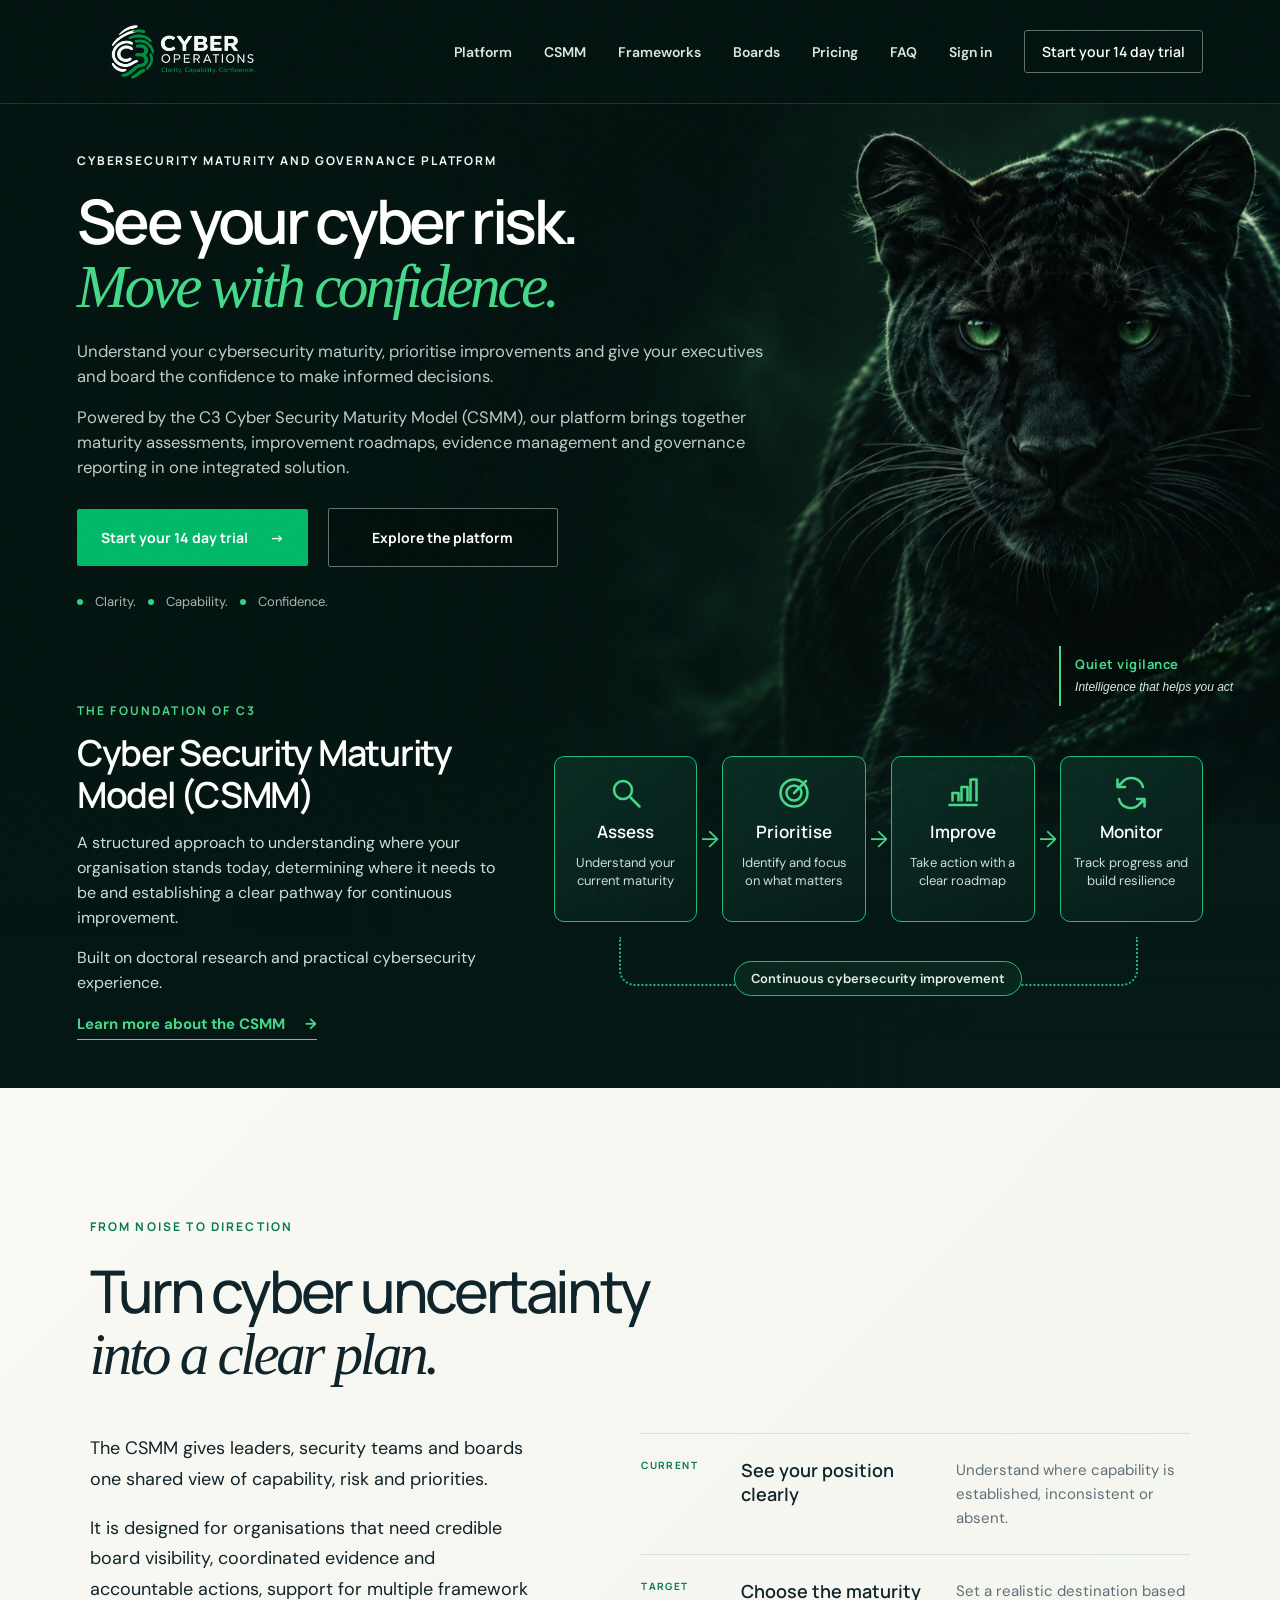
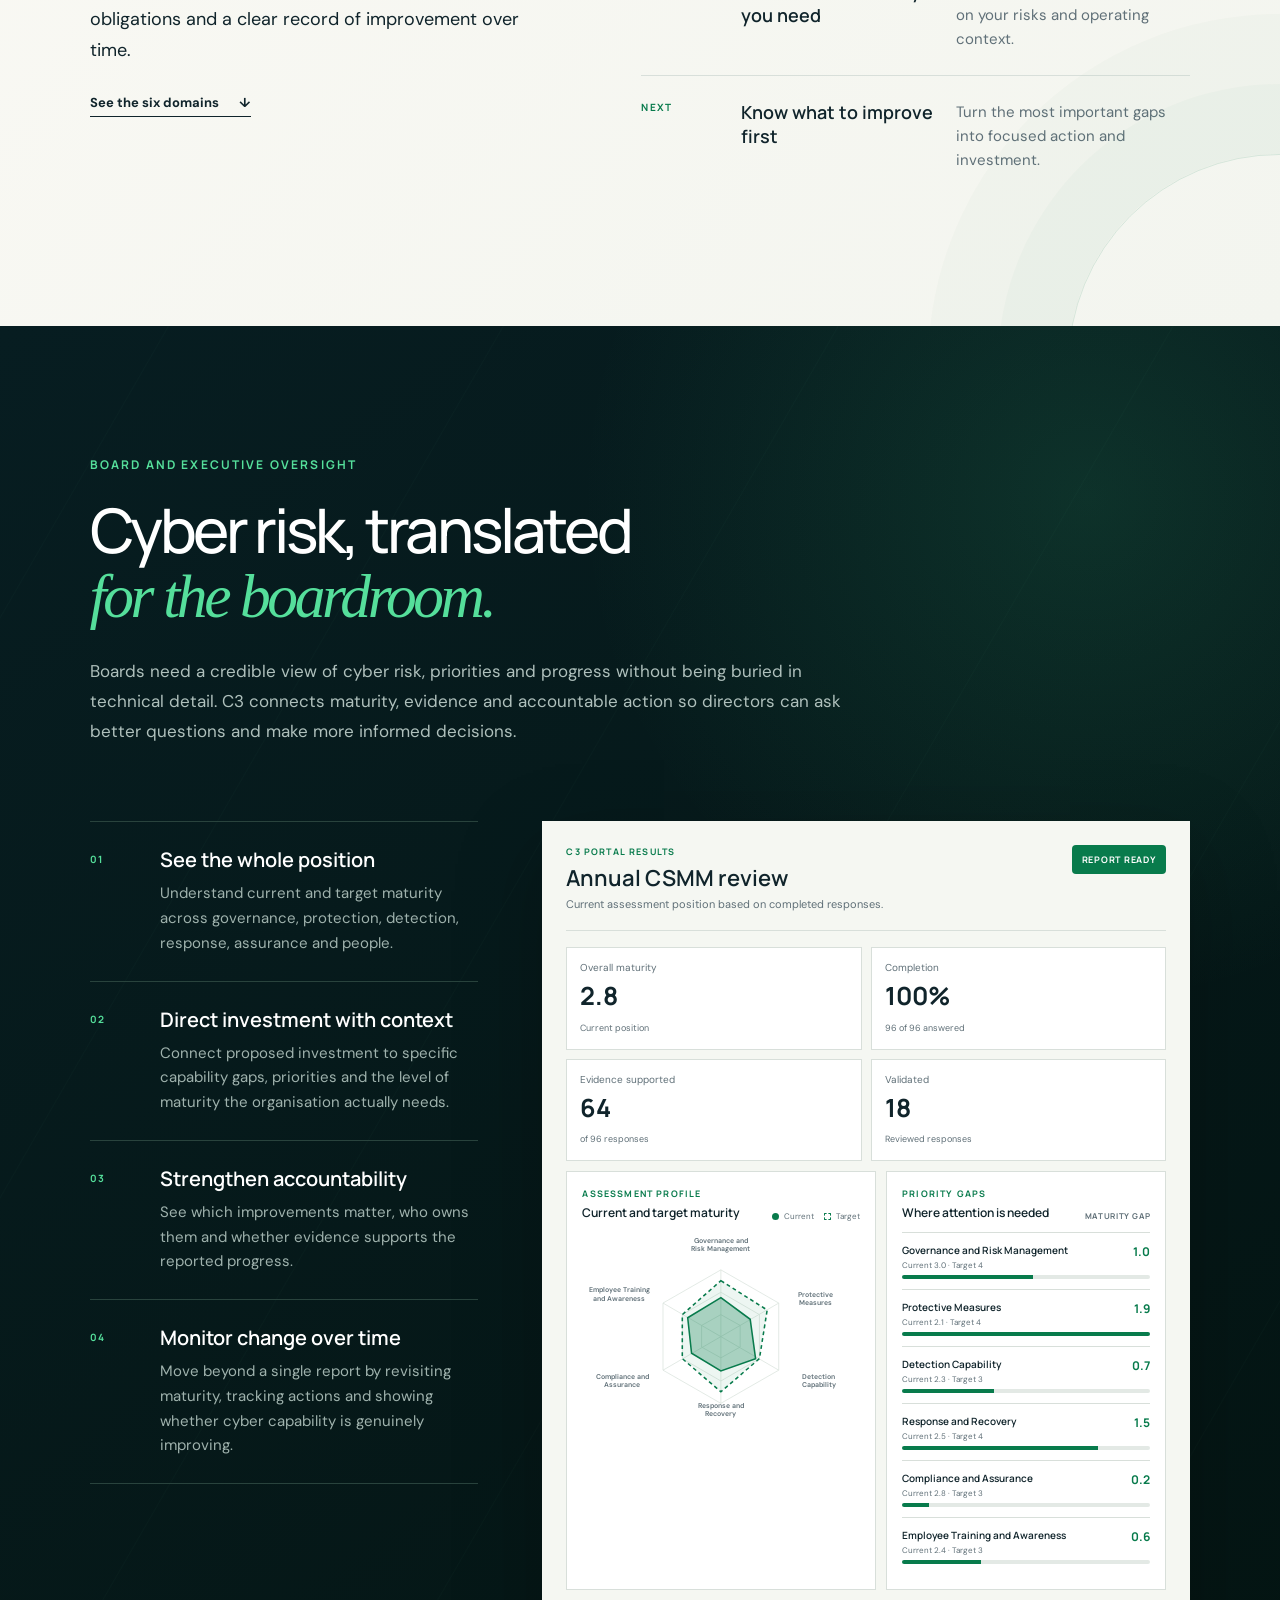
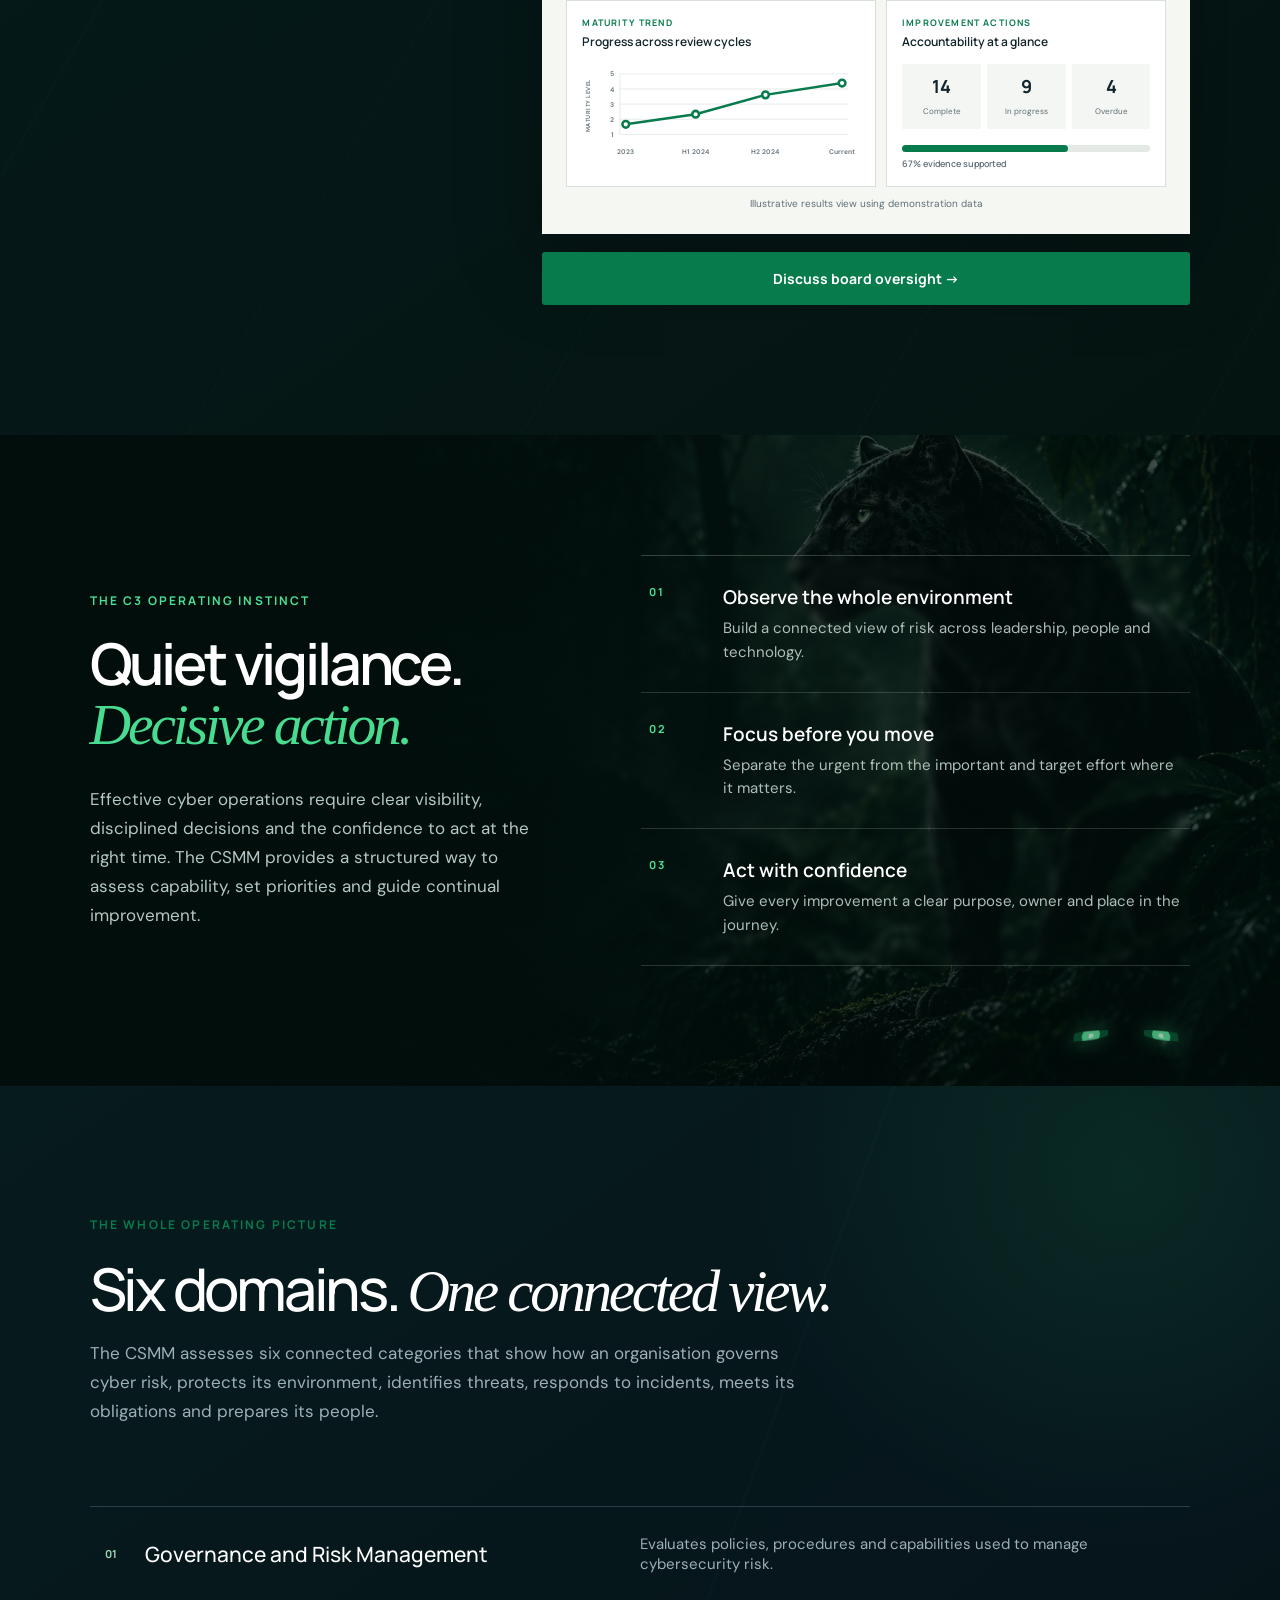
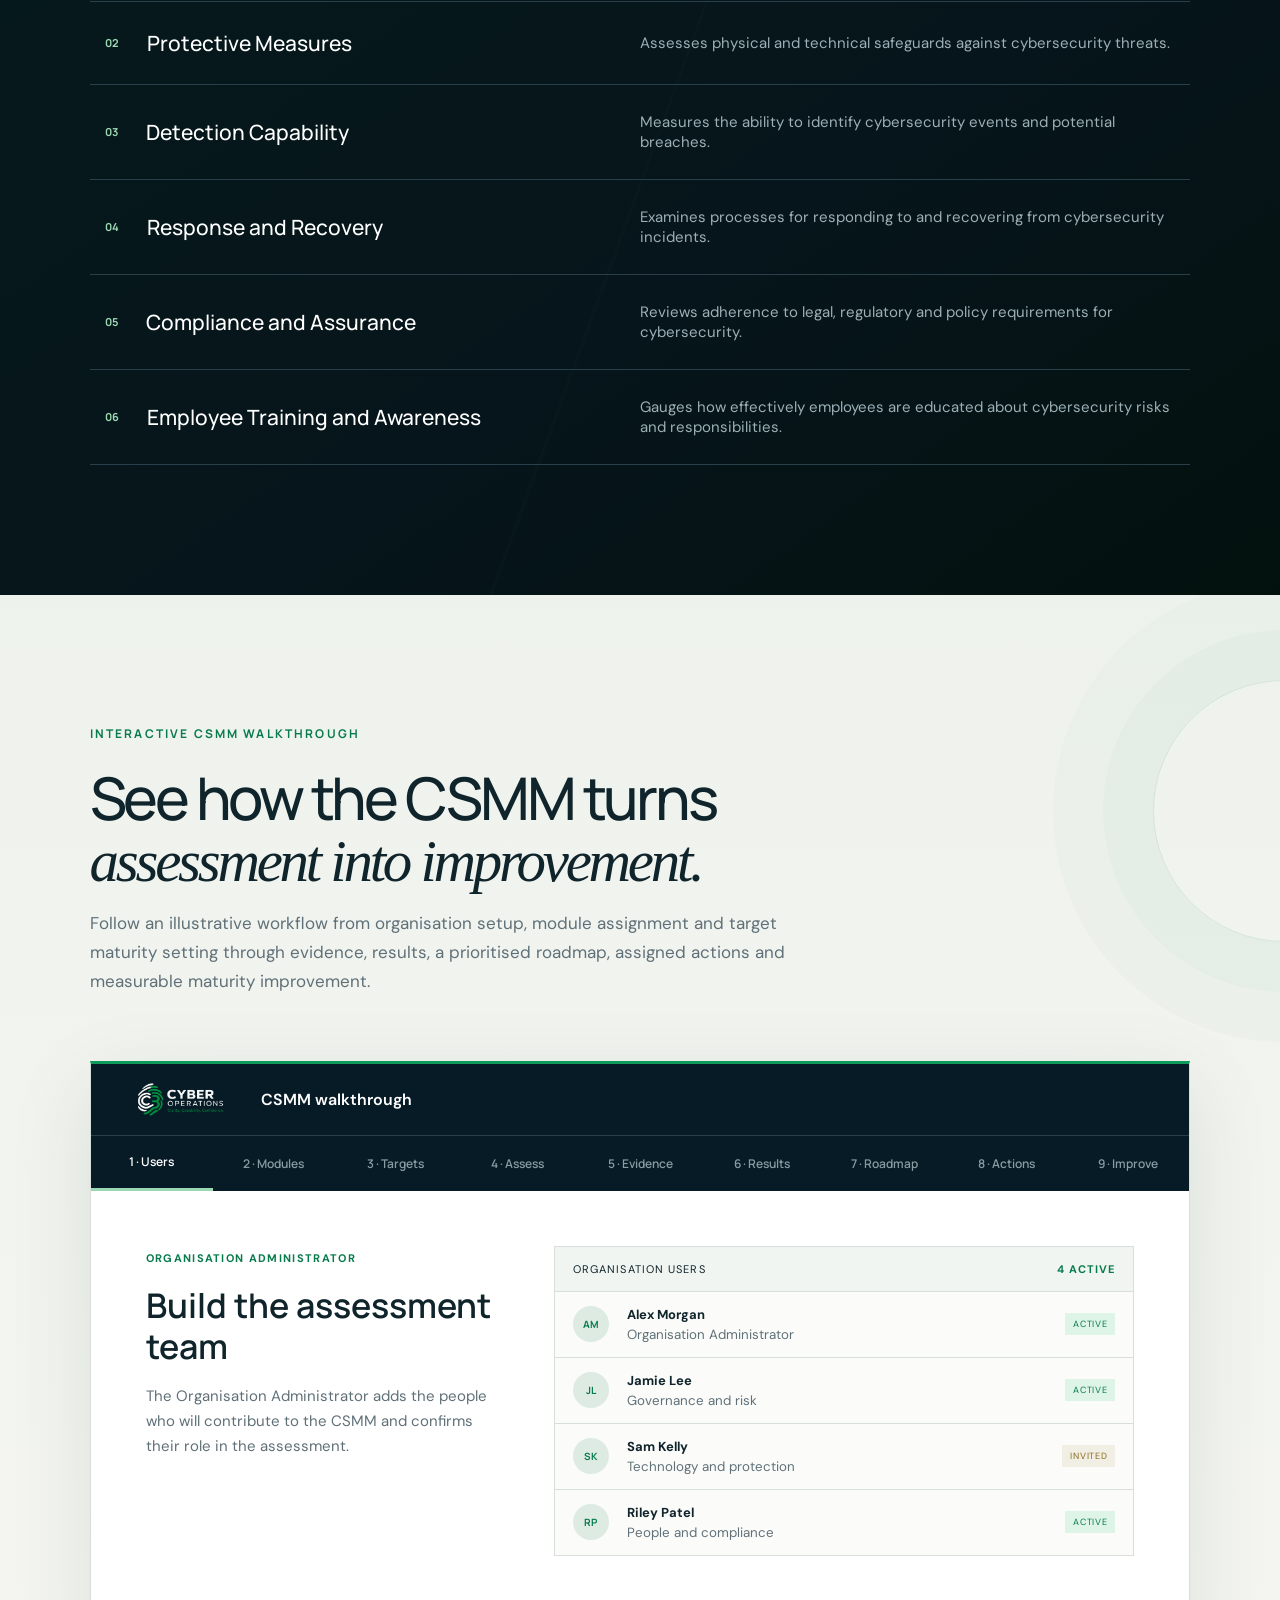
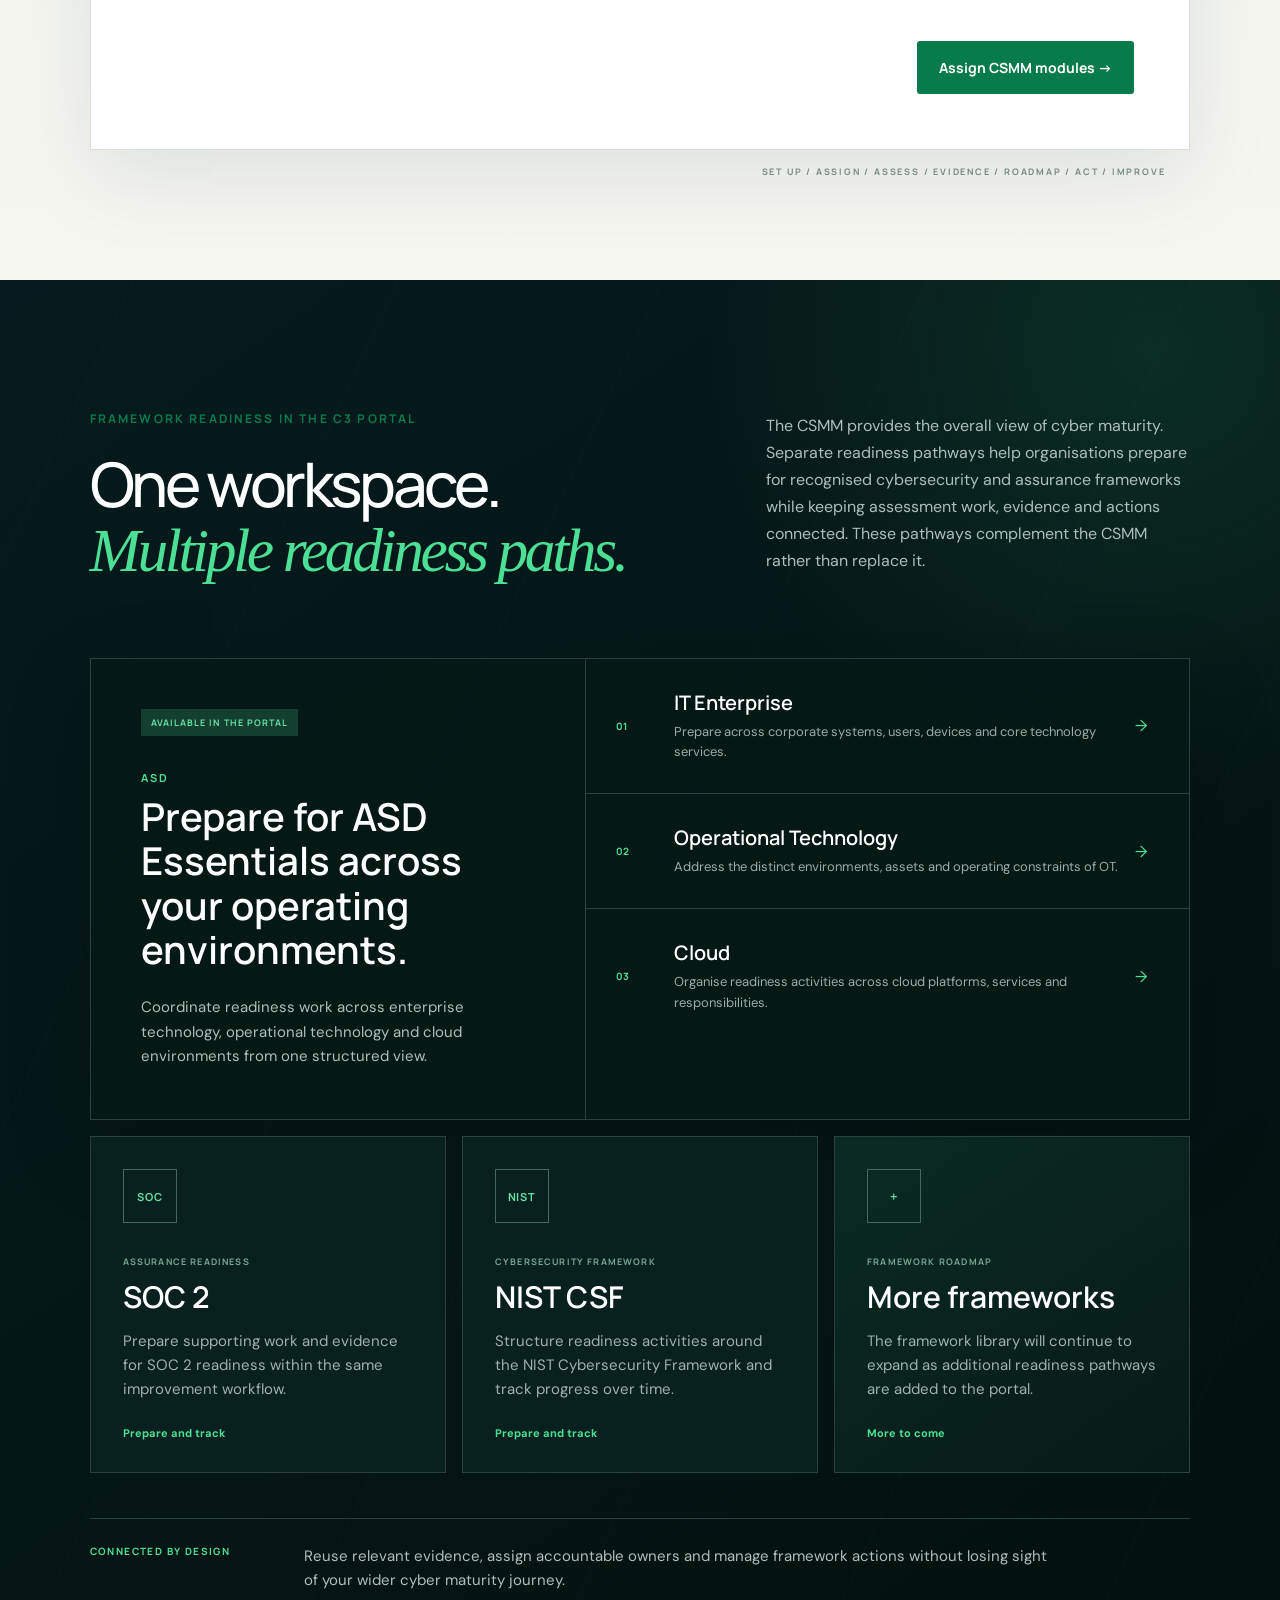
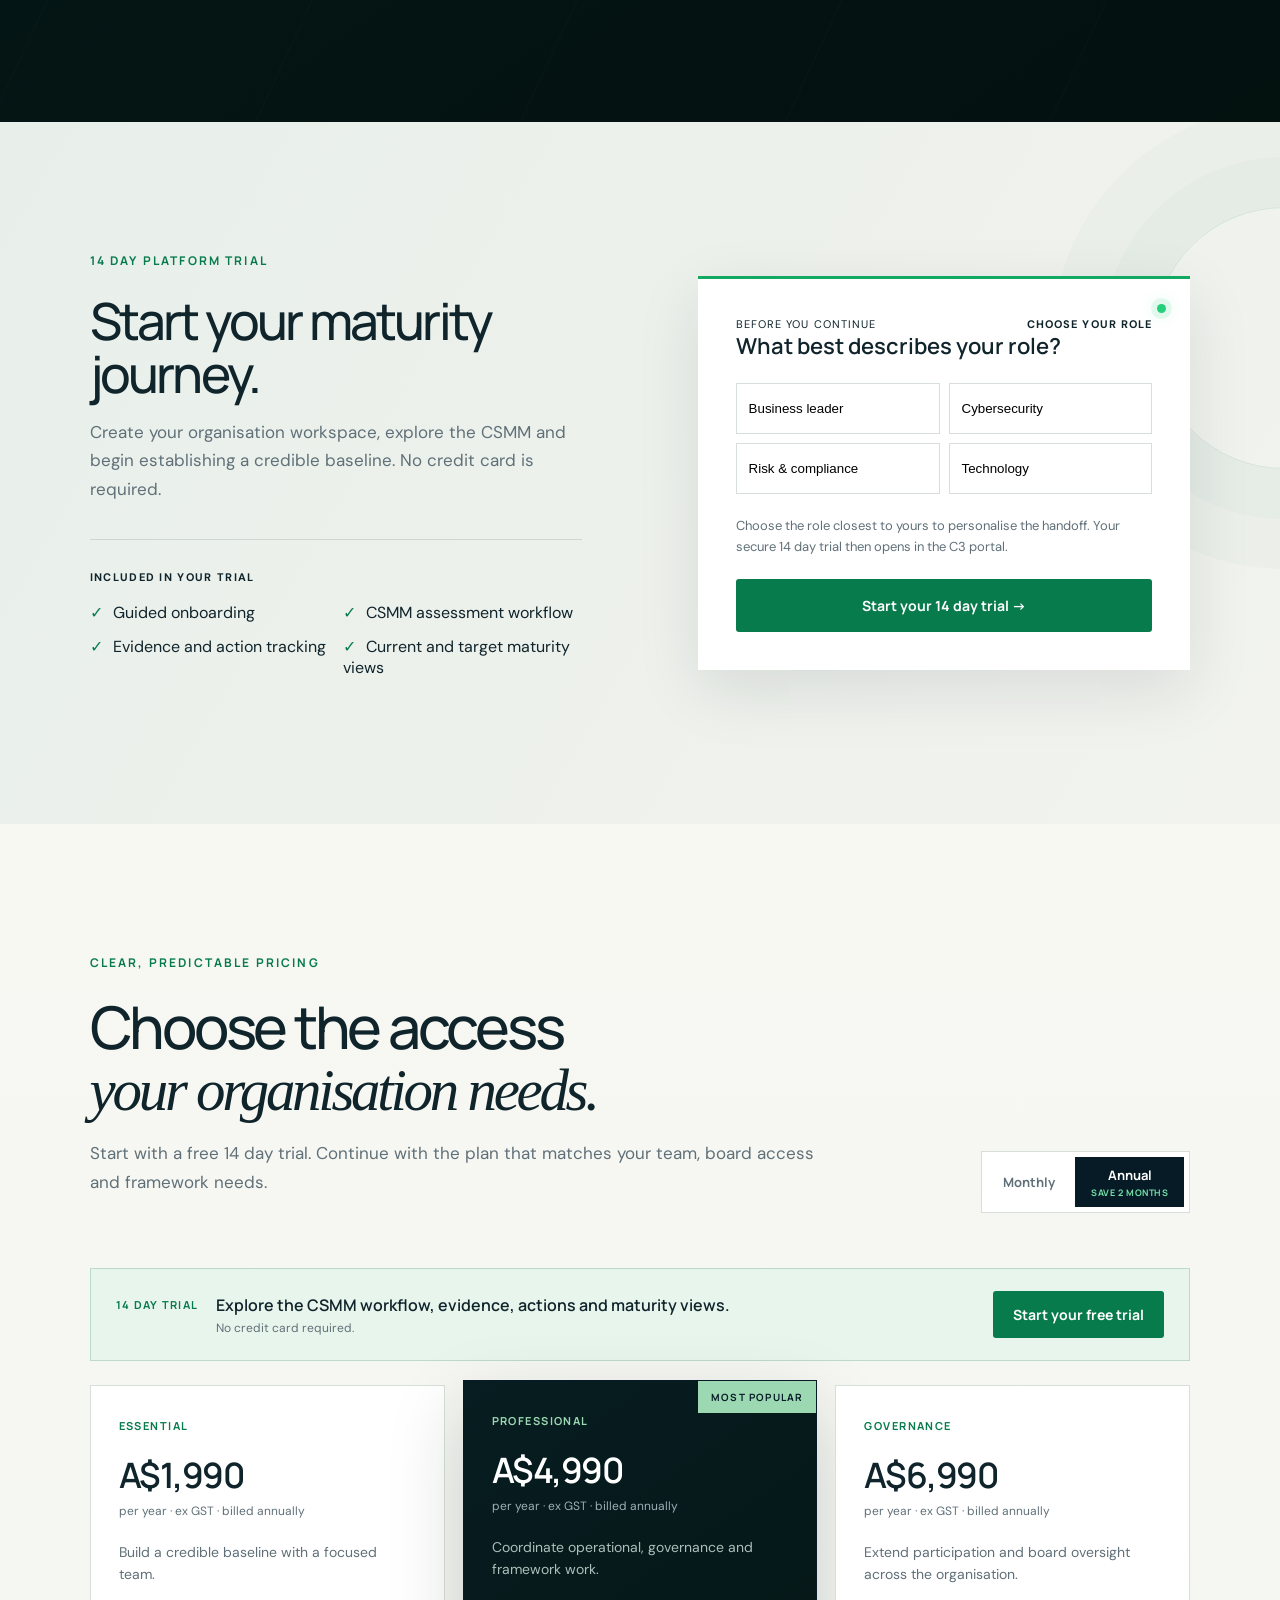
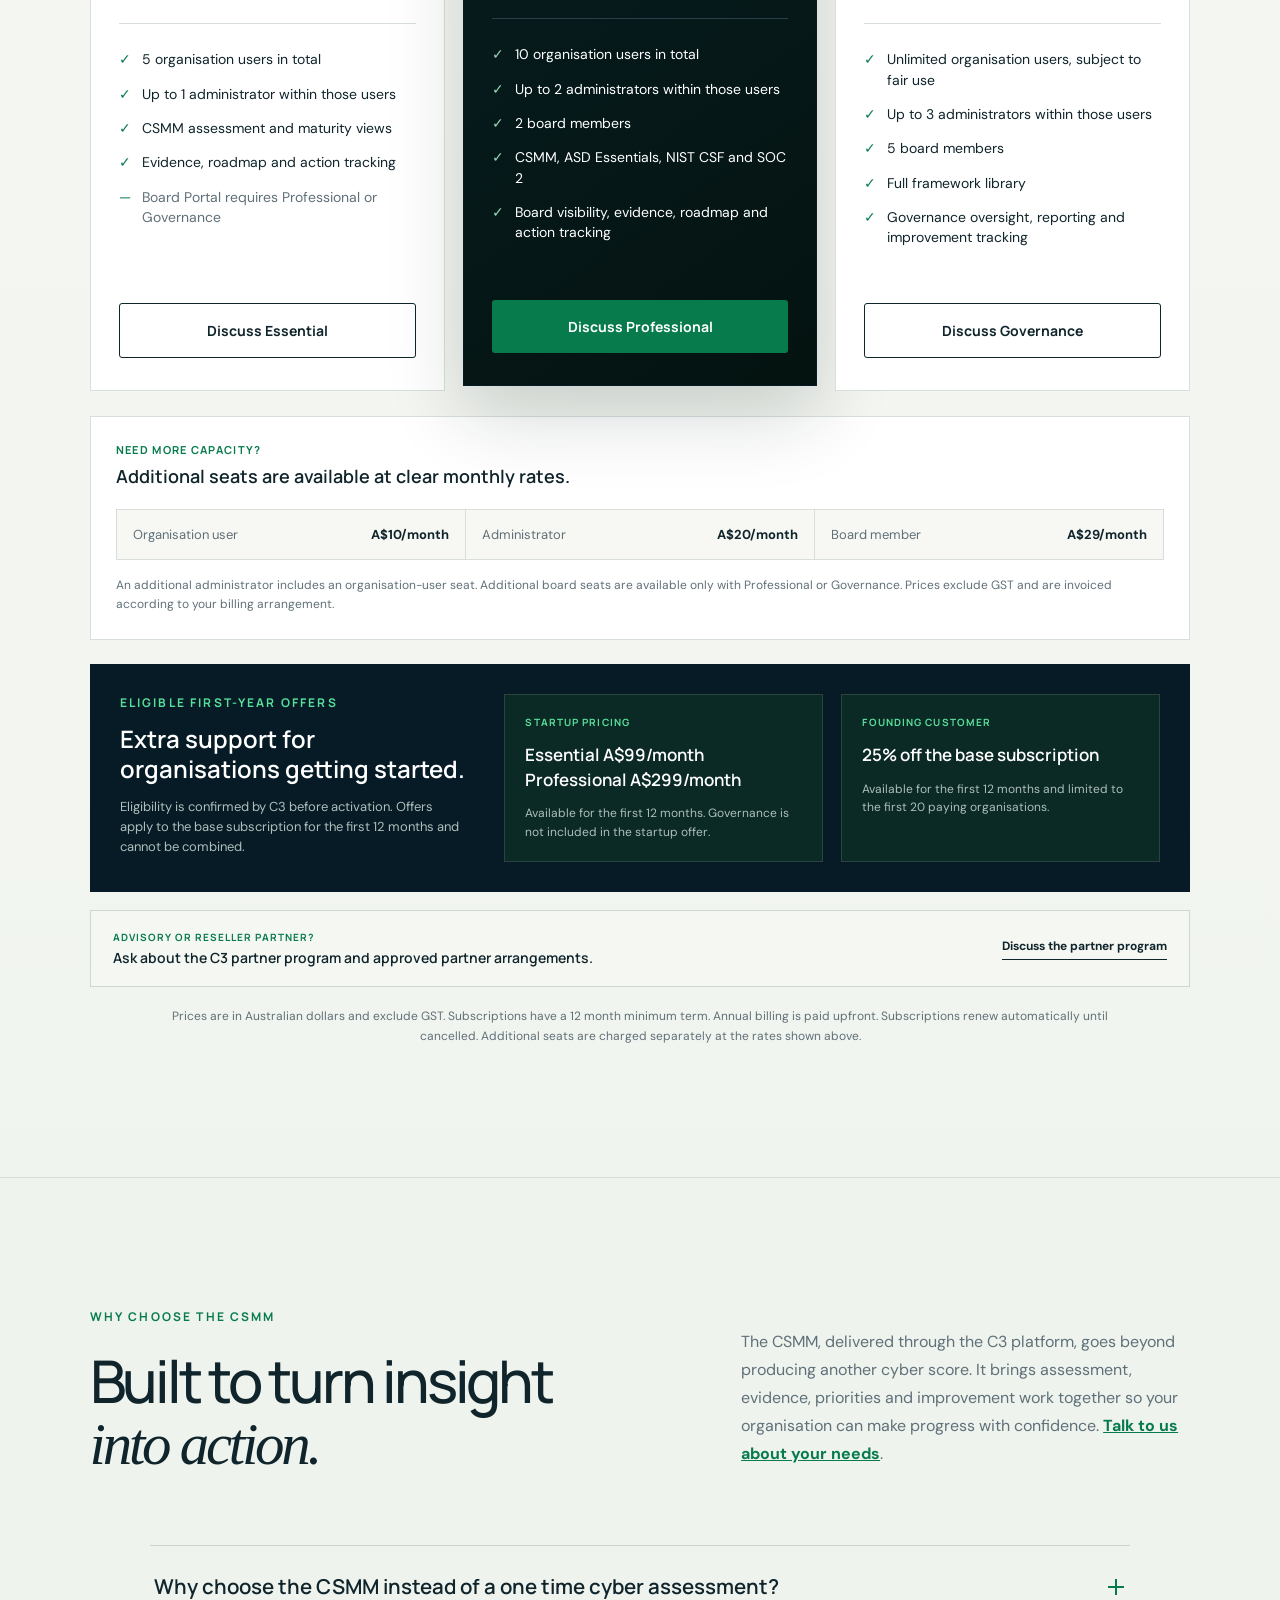
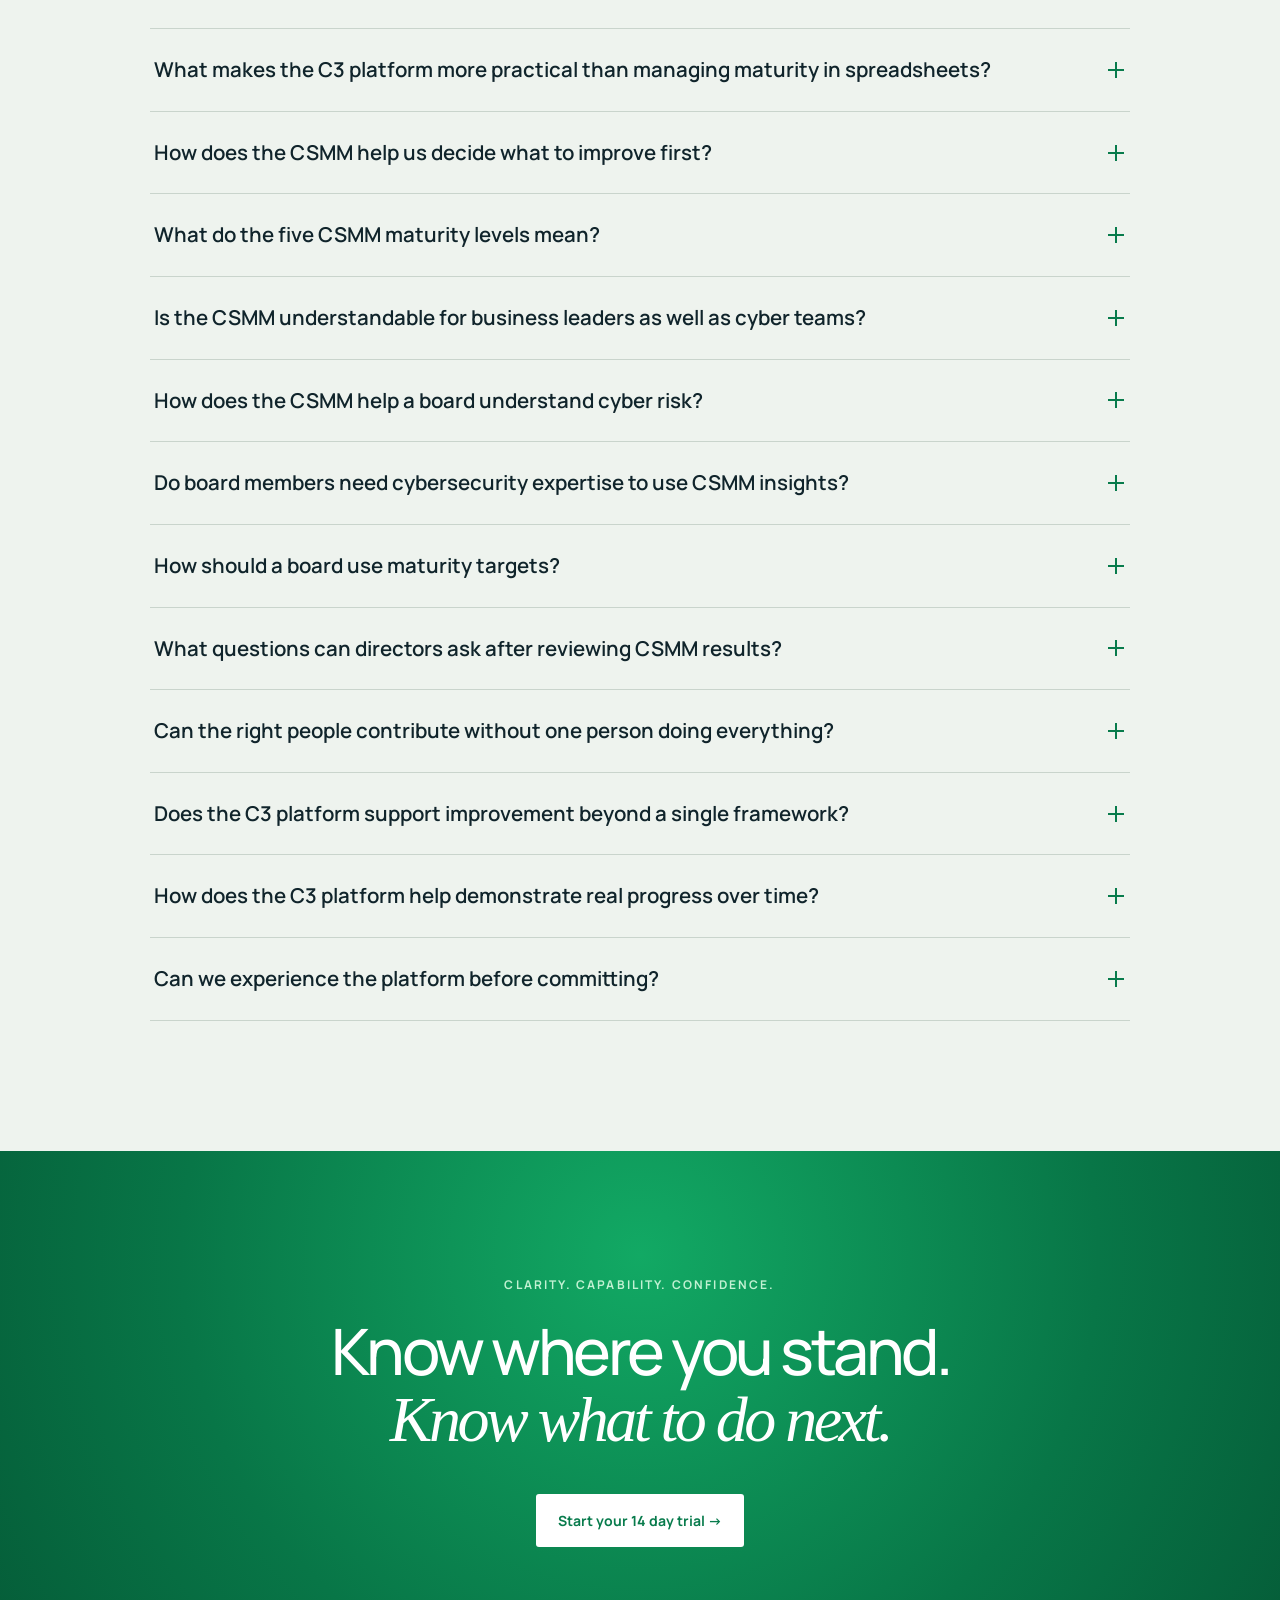
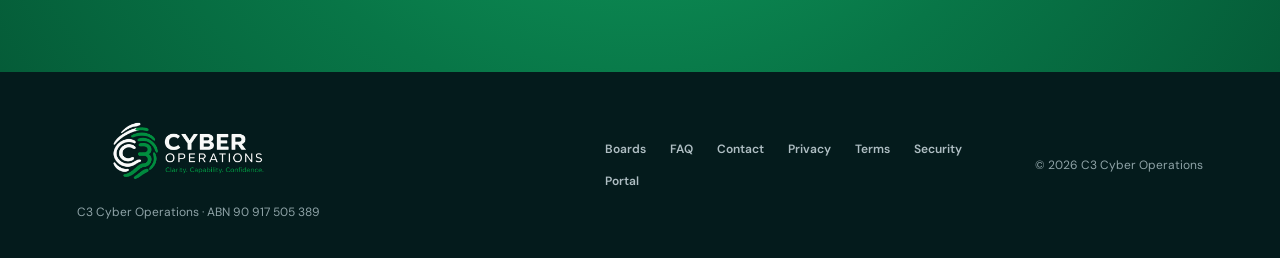
==== commit 5a9f9bcf: "Refresh stylesheet cache for caption refinement" ====
--- a/index.html
+++ b/index.html
@@ -8,7 +8,7 @@
   <link rel="preconnect" href="https://fonts.googleapis.com">
   <link rel="preconnect" href="https://fonts.gstatic.com" crossorigin>
   <link href="https://fonts.googleapis.com/css2?family=DM+Sans:wght@400;500;600;700&family=Manrope:wght@400;500;600;700;800&display=swap" rel="stylesheet">
-  <link rel="stylesheet" href="styles.css?v=marketing-launch-2">
+  <link rel="stylesheet" href="styles.css?v=marketing-launch-3">
 </head>
 <body>
   <div class="grain" aria-hidden="true"></div>
--- a/styles.css
+++ b/styles.css
@@ -374,3 +374,20 @@
 .csmm-loop span{display:inline-block;position:relative;top:12px;padding:8px 16px;background:#08251e;border:1px solid #23ba7d;border-radius:30px;font-size:13px;font-weight:600;color:#e2eee8}
 @media(max-width:1100px){.site-header nav{background:#061c18;color:#fff}.menu-toggle{color:#fff;border-color:#64736e}.hero-copy{width:min(710px,72vw)}.csmm-intro{grid-template-columns:1fr;gap:32px}.csmm-intro-copy{max-width:740px}}
 @media(max-width:600px){.hero{min-height:0;padding:55px 6vw 45px}.hero-copy{width:100%}.hero h1{font-size:clamp(36px,9vw,47px)}.hero .eyebrow{font-size:11px}.hero-support{font-size:16px}.hero-actions{gap:12px;margin-top:24px}.hero .button{min-width:0}.csmm-intro{padding:40px 6vw 52px}.csmm-journey{grid-template-columns:repeat(2,minmax(0,1fr));gap:14px}.csmm-journey li,.csmm-journey li:last-child{min-height:150px;padding:14px 8px}.csmm-journey li:not(:last-child):after{display:none}.csmm-loop{margin-left:4%;margin-right:4%}.csmm-loop span{font-size:12px;padding:7px 10px}}
+
+
+/* Shared panther artwork across hero and CSMM introduction */
+.panther-story{position:relative;isolation:isolate;background:#051916;overflow:hidden}
+.panther-story:before{content:"";position:absolute;z-index:-1;inset:0;background:linear-gradient(90deg,#031411 0%,rgba(3,20,17,.96) 26%,rgba(3,20,17,.72) 45%,rgba(3,20,17,.12) 76%),linear-gradient(0deg,#051916 0%,rgba(5,25,22,.86) 12%,rgba(5,25,22,.18) 41%,transparent 70%),url('assets/panther-hero.jpg') right top / 100% auto no-repeat;pointer-events:none}
+.panther-story .hero{background:transparent}
+.panther-story .hero-shade{background:none}
+.panther-story .hero-caption{display:grid;right:max(6vw,calc((100vw - 1360px)/2));bottom:48px;gap:6px;padding:10px 0 10px 14px;border-left:2px solid #45d98a;text-align:left;text-shadow:0 1px 5px #00110e}
+.panther-story .hero-caption span{font:700 13px/1.3 Manrope,sans-serif;letter-spacing:.04em;text-transform:none;color:#45d98a}
+.panther-story .hero-caption b{font:italic 400 12px/1.4 'DM Sans',sans-serif;font-style:italic;color:#e0e9e4}
+.panther-story .csmm-intro{background:linear-gradient(0deg,rgba(5,25,22,.75),transparent);border-top:0;border-bottom:0}
+.panther-story .csmm-journey li{background:linear-gradient(145deg,rgba(10,48,38,.86),rgba(6,28,24,.94))}
+@media(max-width:1100px){.panther-story:before{background:linear-gradient(90deg,rgba(3,20,17,.98),rgba(3,20,17,.82) 55%,rgba(3,20,17,.35)),linear-gradient(0deg,#051916 15%,transparent 72%),url('assets/panther-hero.jpg') right top / auto 65% no-repeat}.panther-story .hero-caption{position:relative;right:auto;bottom:auto;align-self:flex-end;margin-top:20px}.panther-story .hero{flex-direction:column;align-items:flex-start}.panther-story .hero-caption b{font-size:12px}}
+@media(max-width:600px){.panther-story:before{background:linear-gradient(90deg,rgba(3,20,17,.96),rgba(3,20,17,.70)),linear-gradient(0deg,#051916 40%,transparent 78%),url('assets/panther-hero.jpg') 72% top / auto 48% no-repeat}.panther-story .hero-caption{margin-top:24px;align-self:flex-end}.panther-story .hero-caption span{font-size:12px}.panther-story .csmm-intro{padding-top:28px}}
+
+/* Desktop caption: place below the panther's jaw, above the journey cards. */
+@media(min-width:1101px){.panther-story .hero{overflow:visible}.panther-story .hero-caption{right:calc(max(6vw, (100vw - 1360px)/2) - 30px);bottom:-52px;z-index:2}}
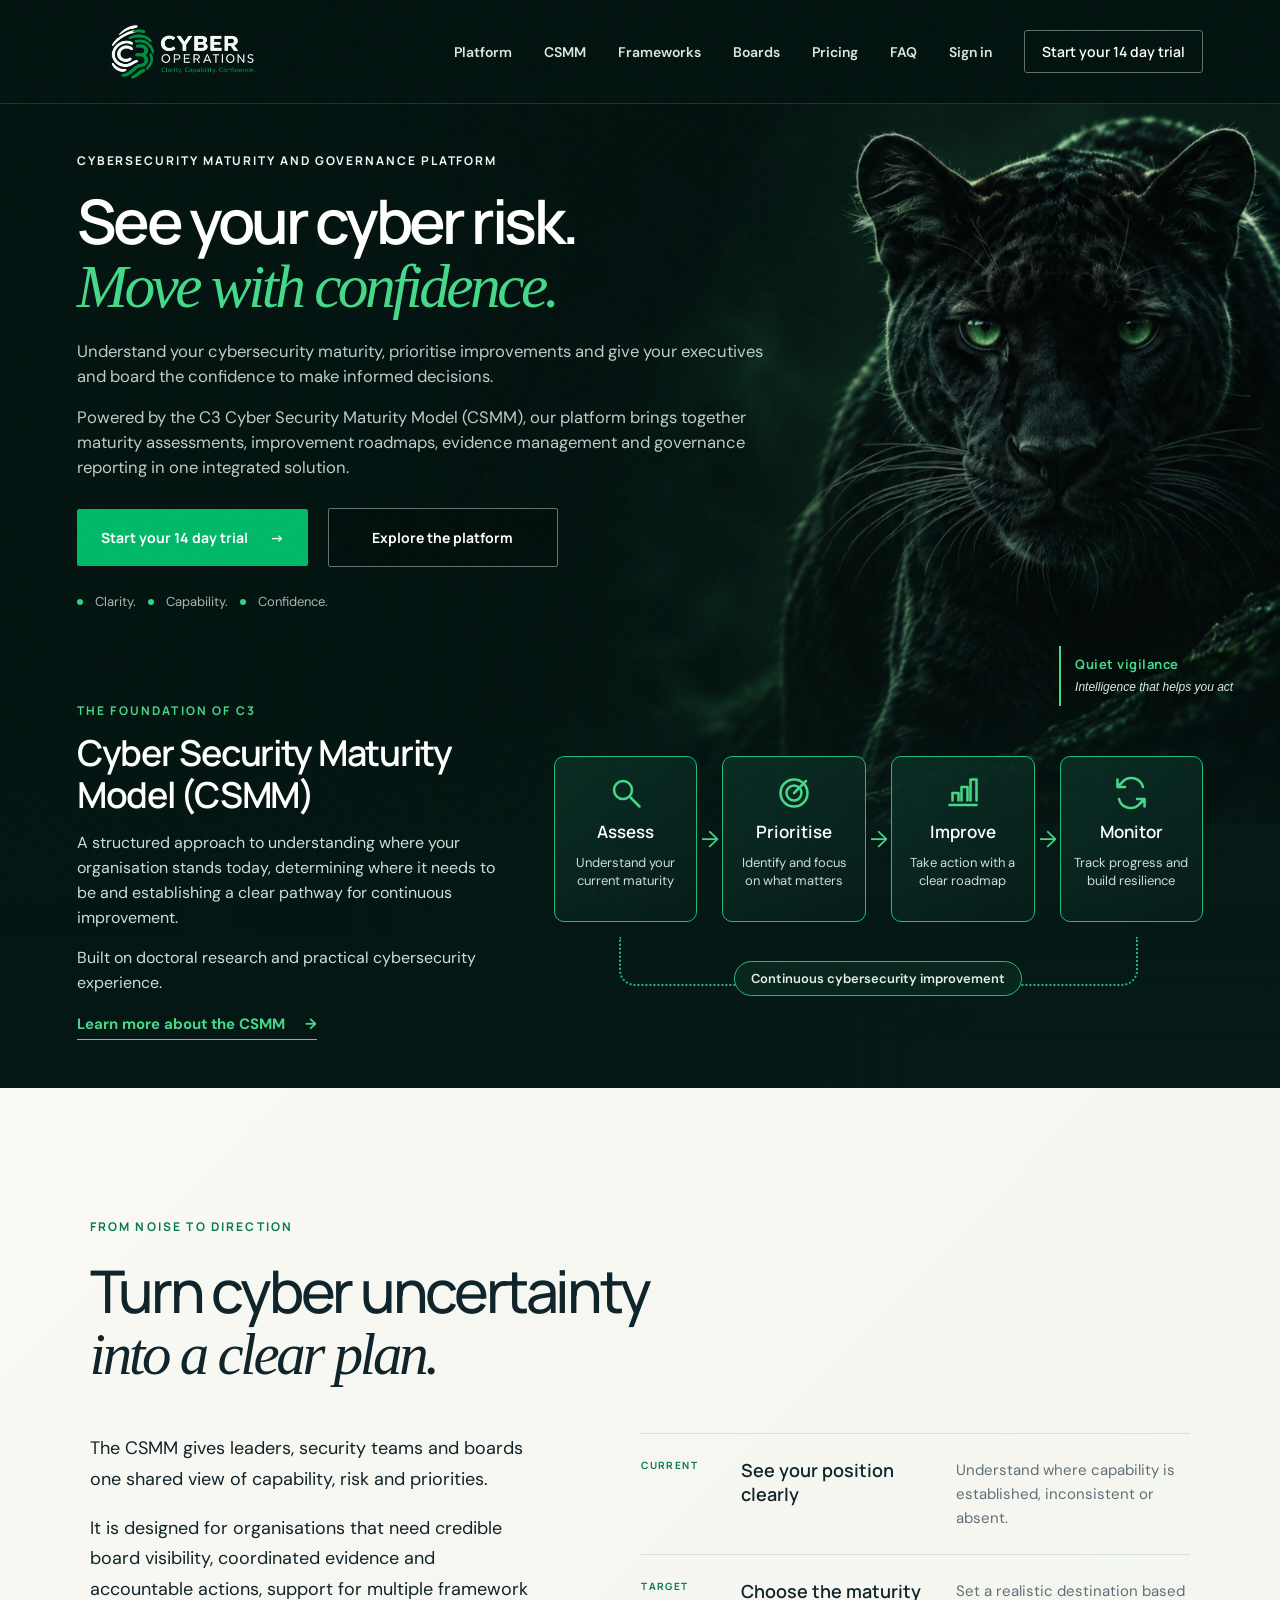
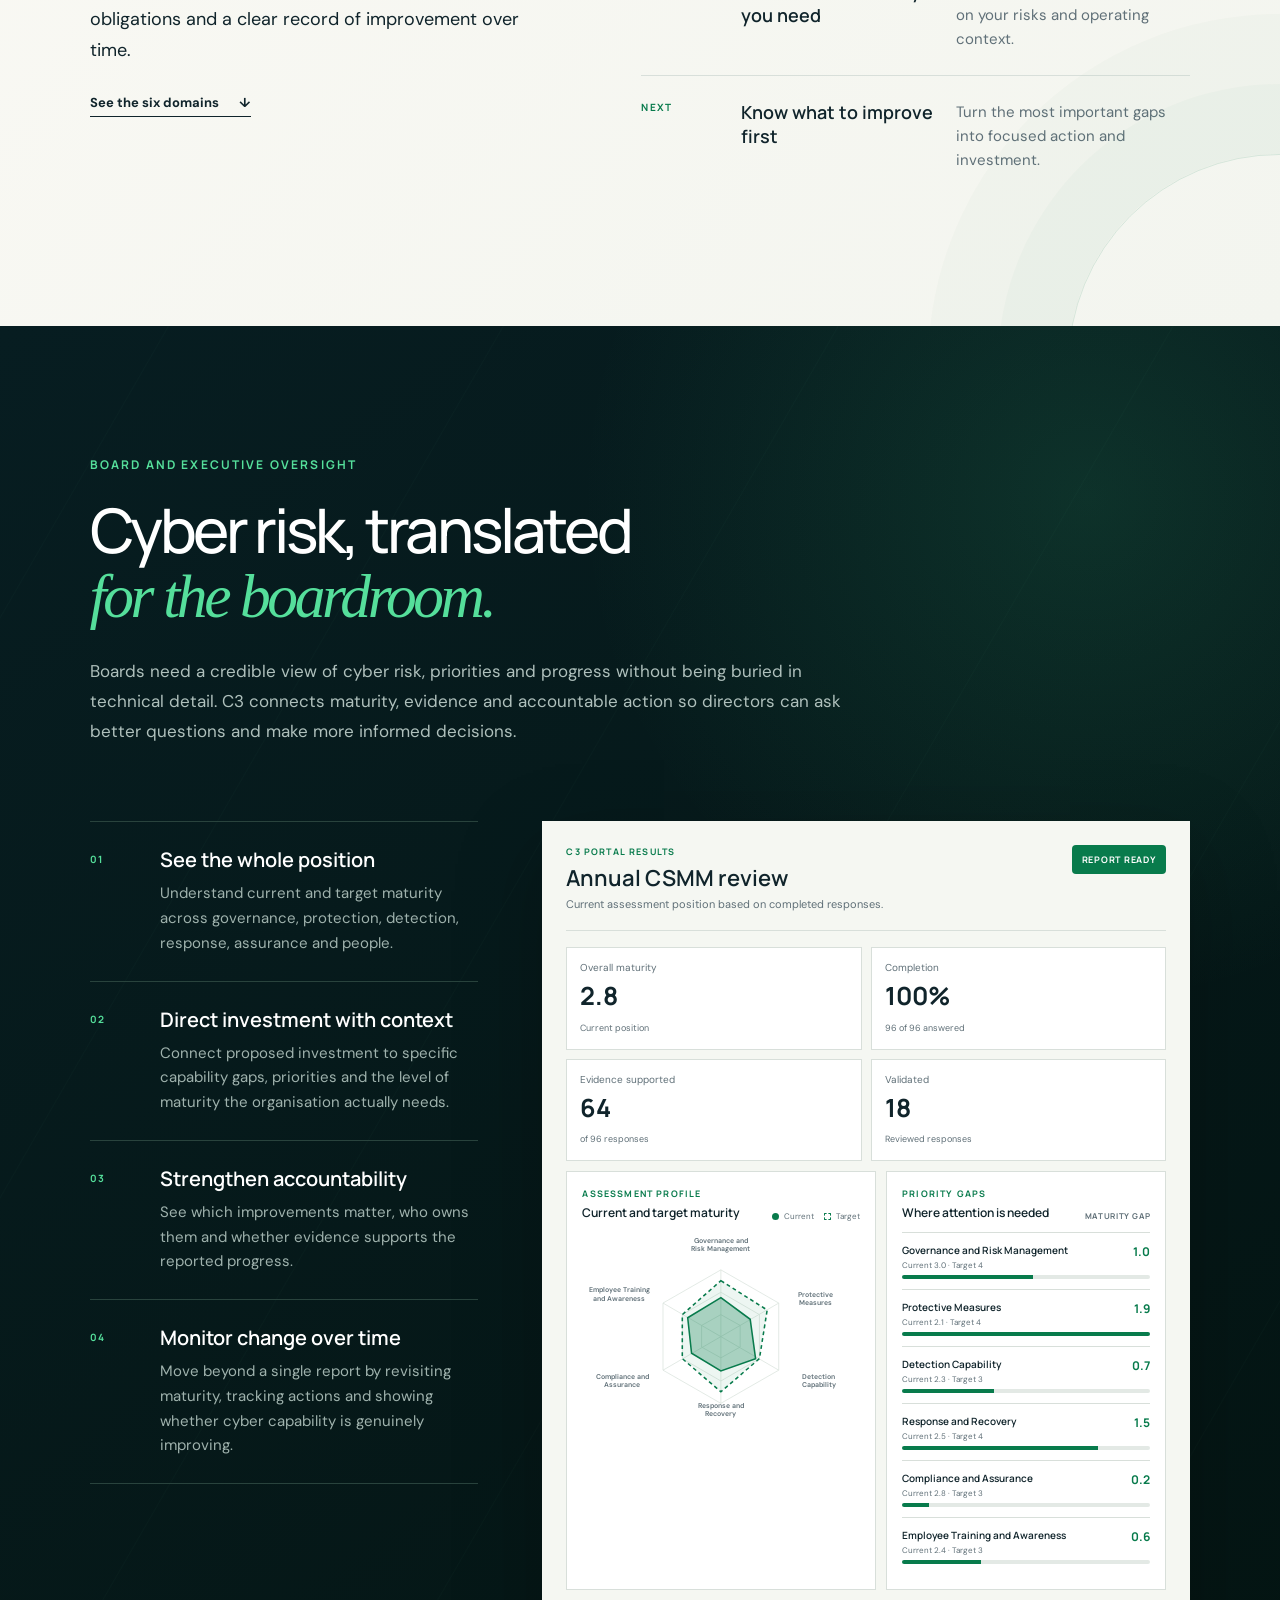
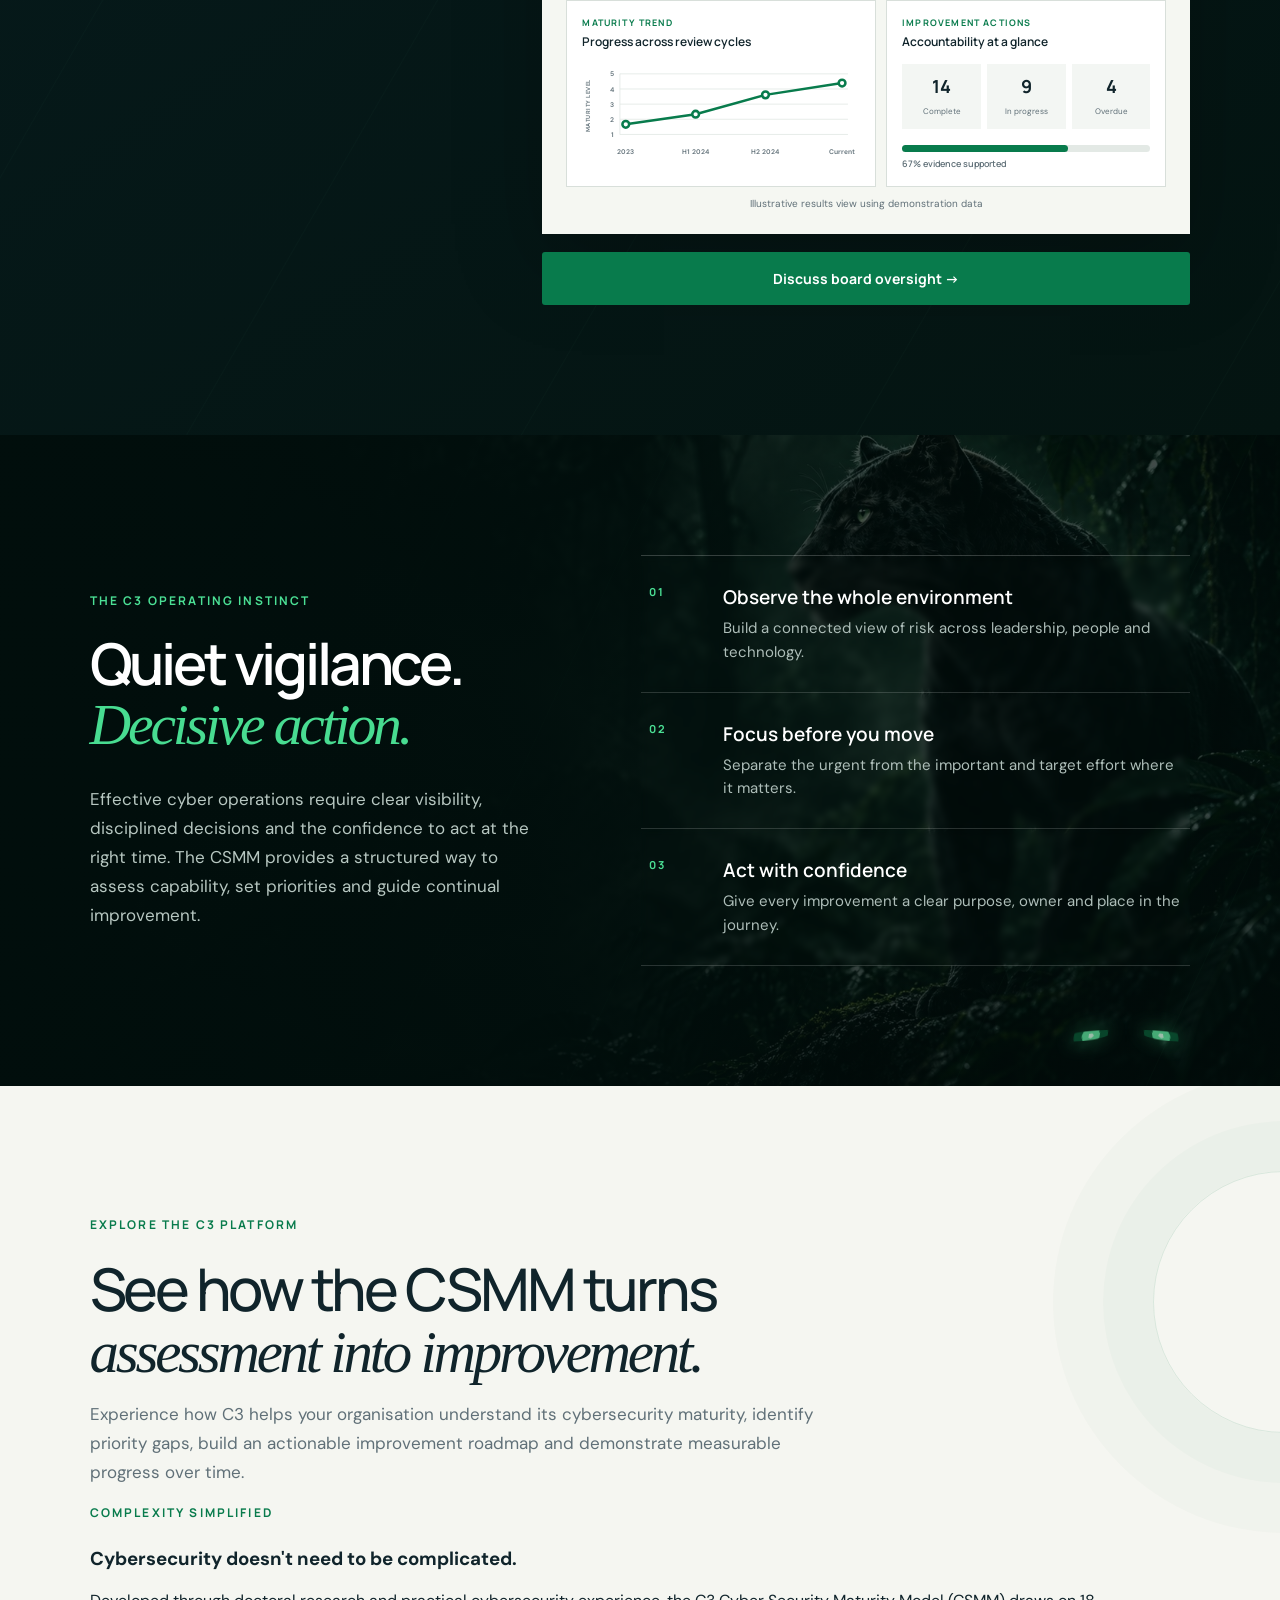
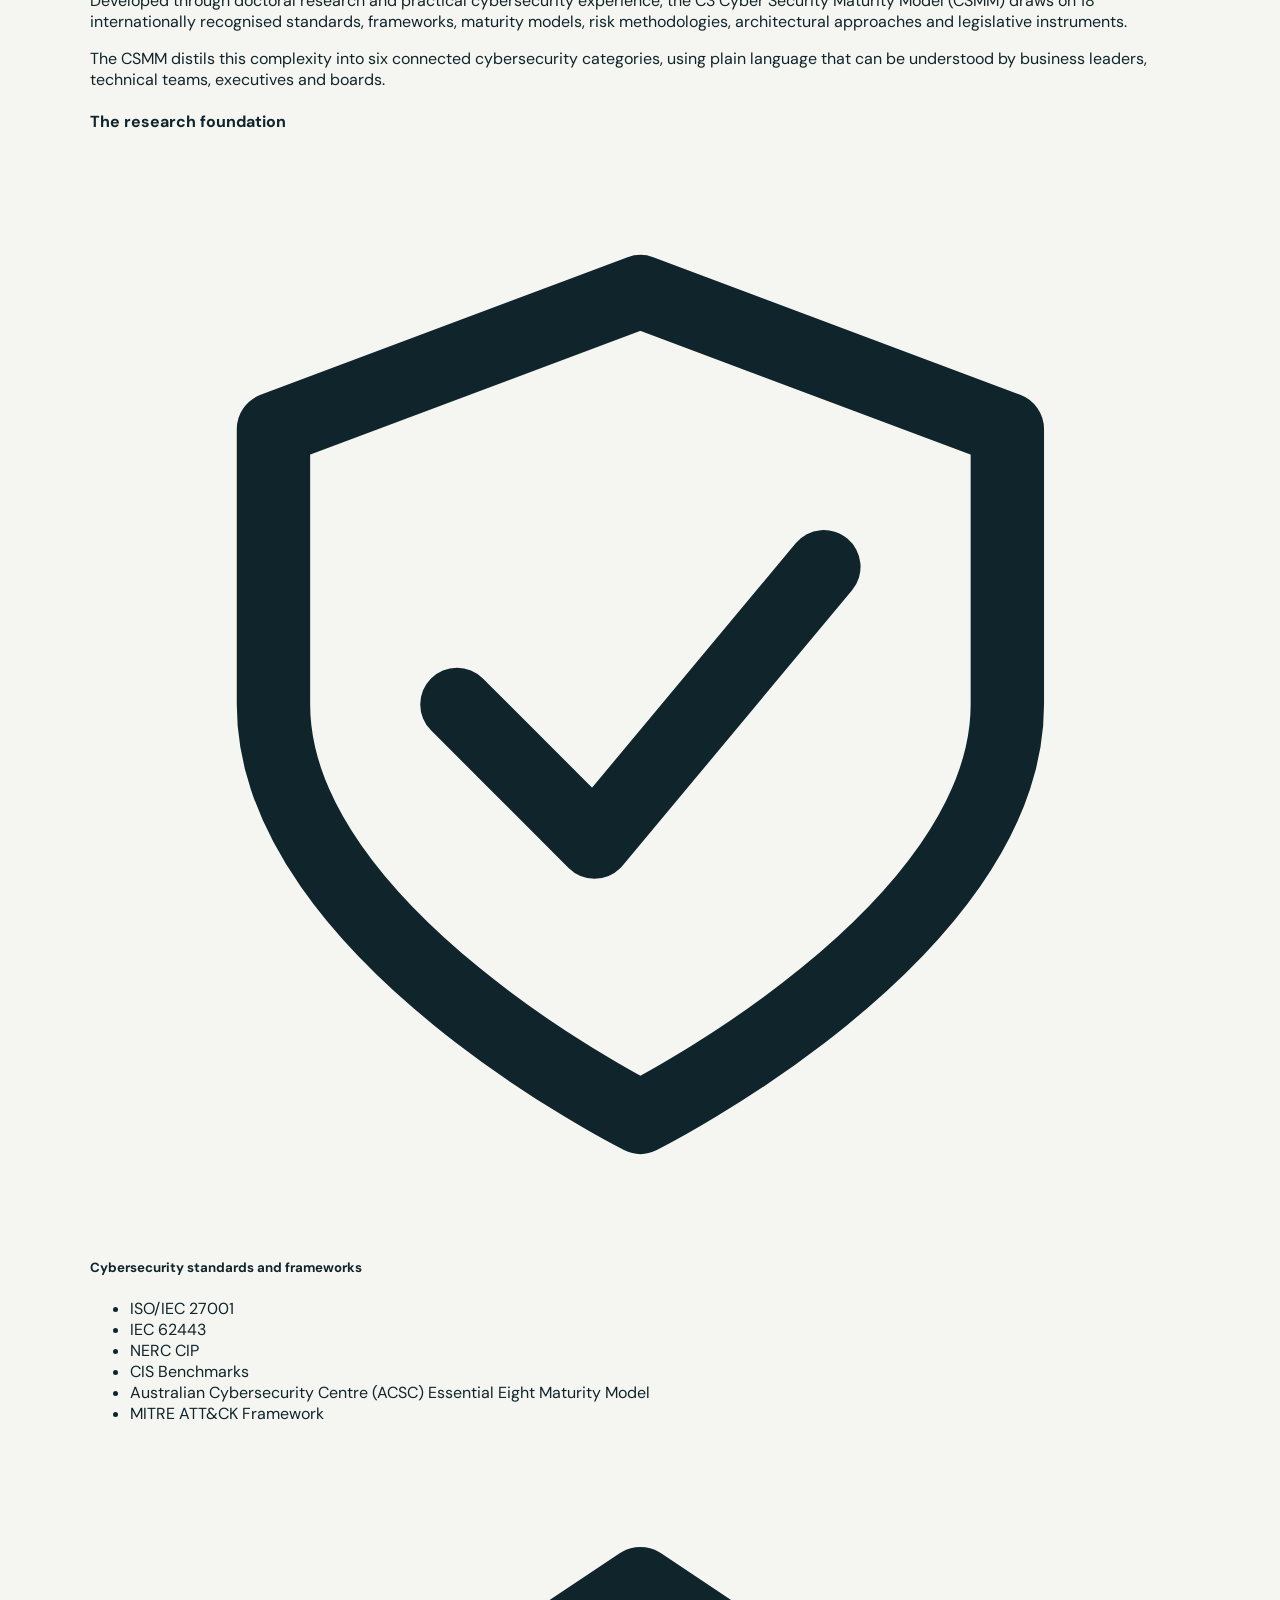
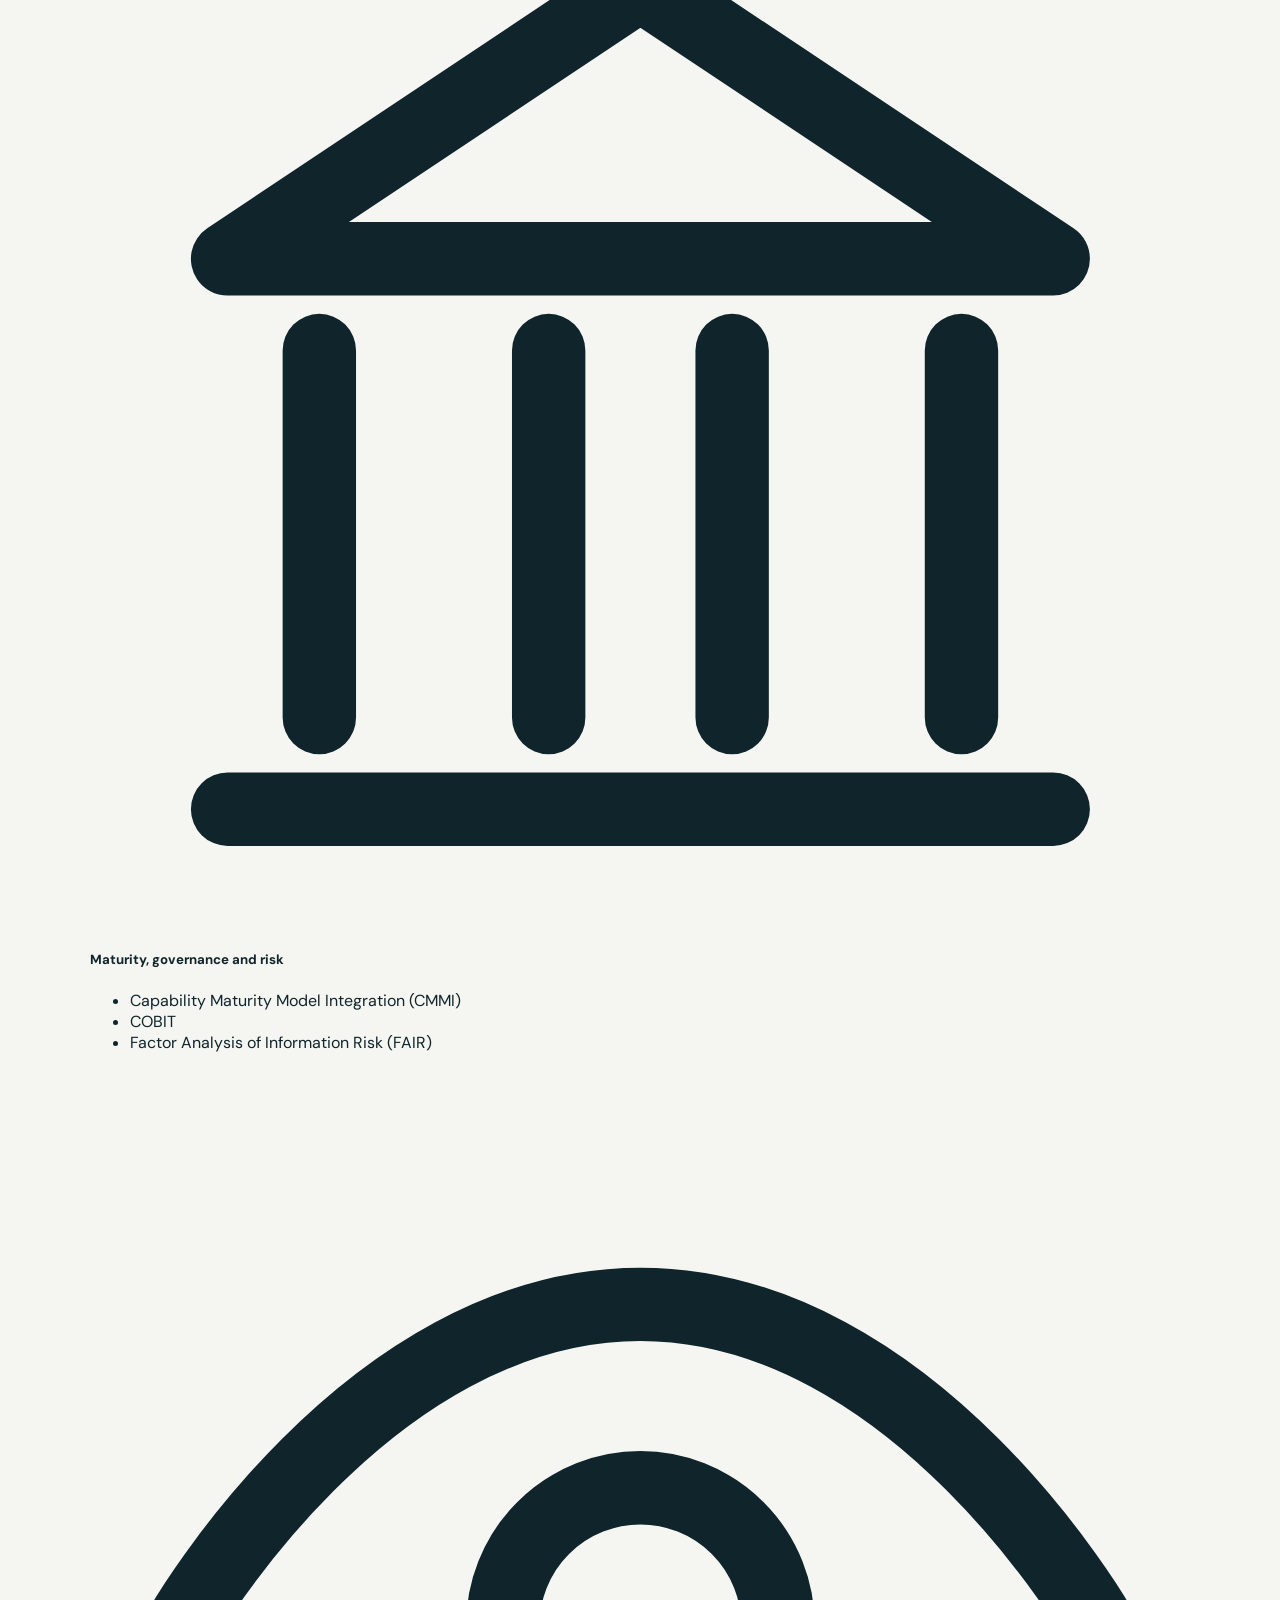
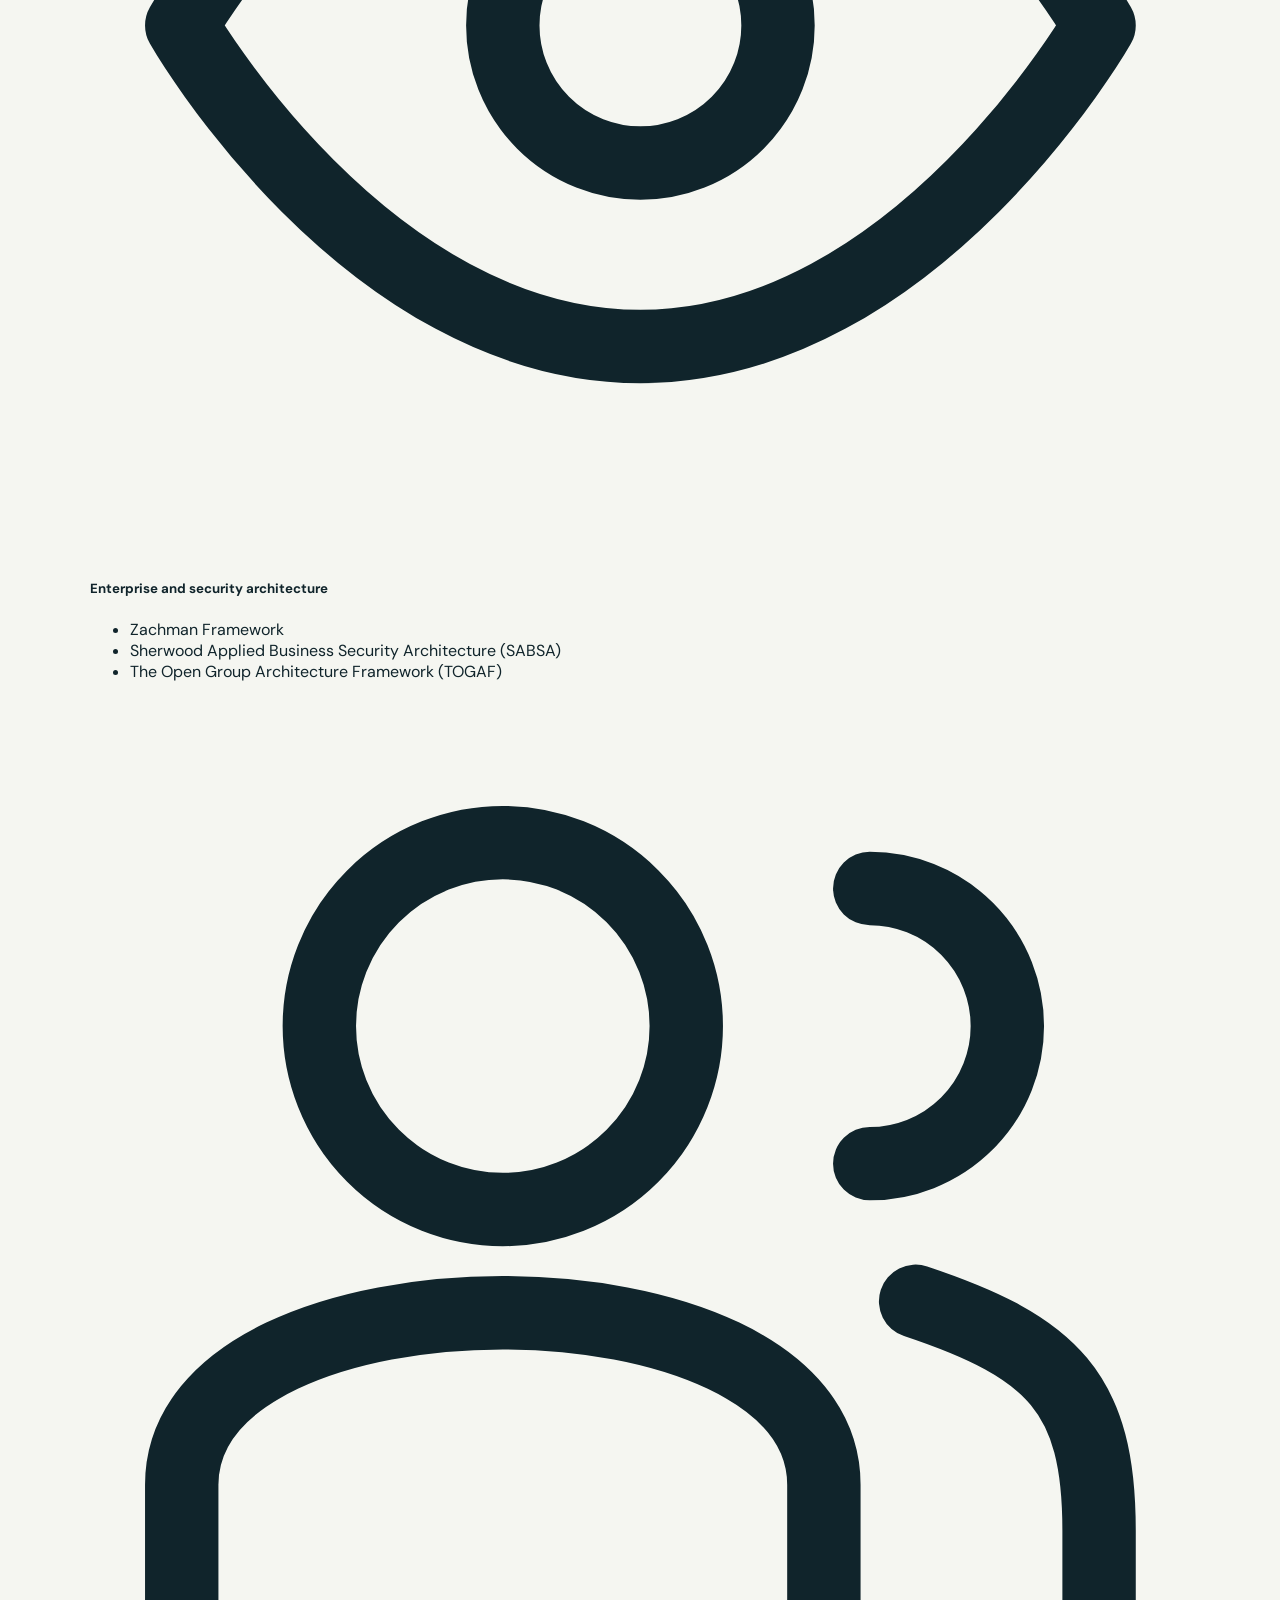
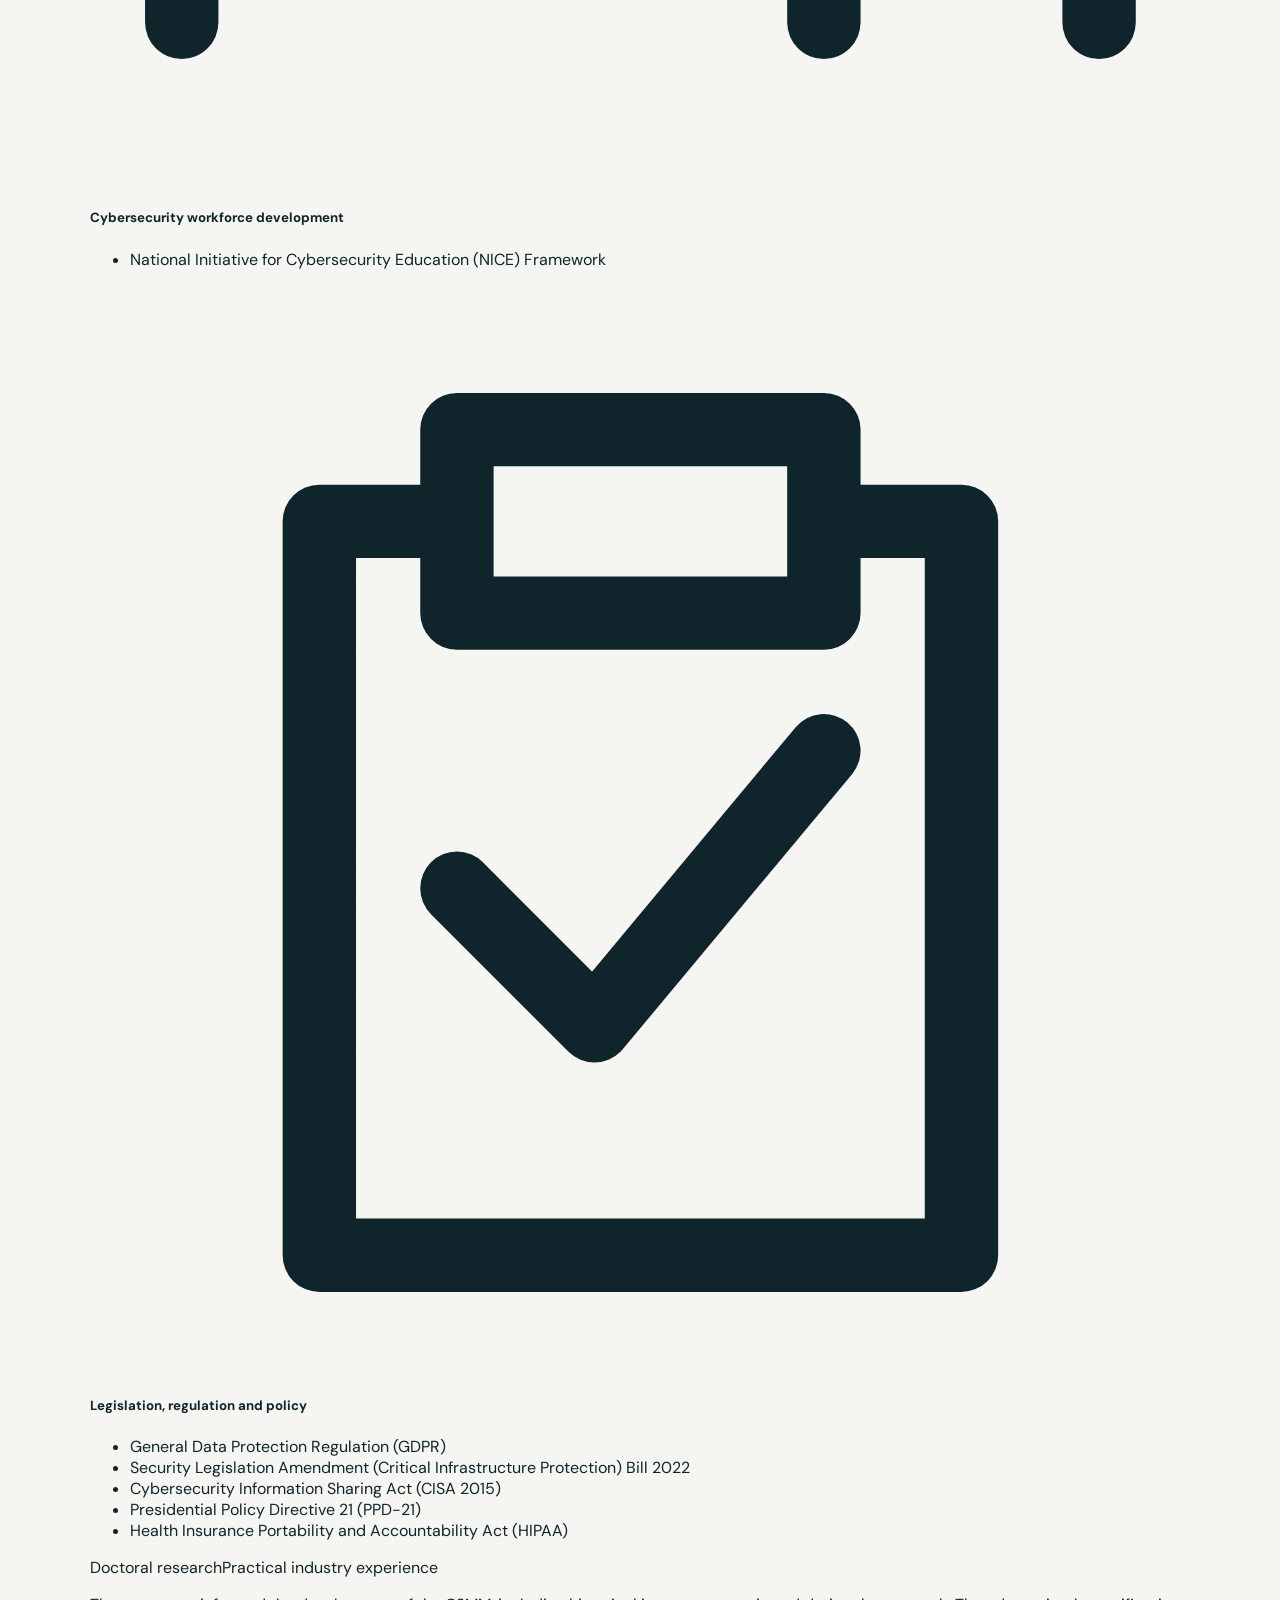
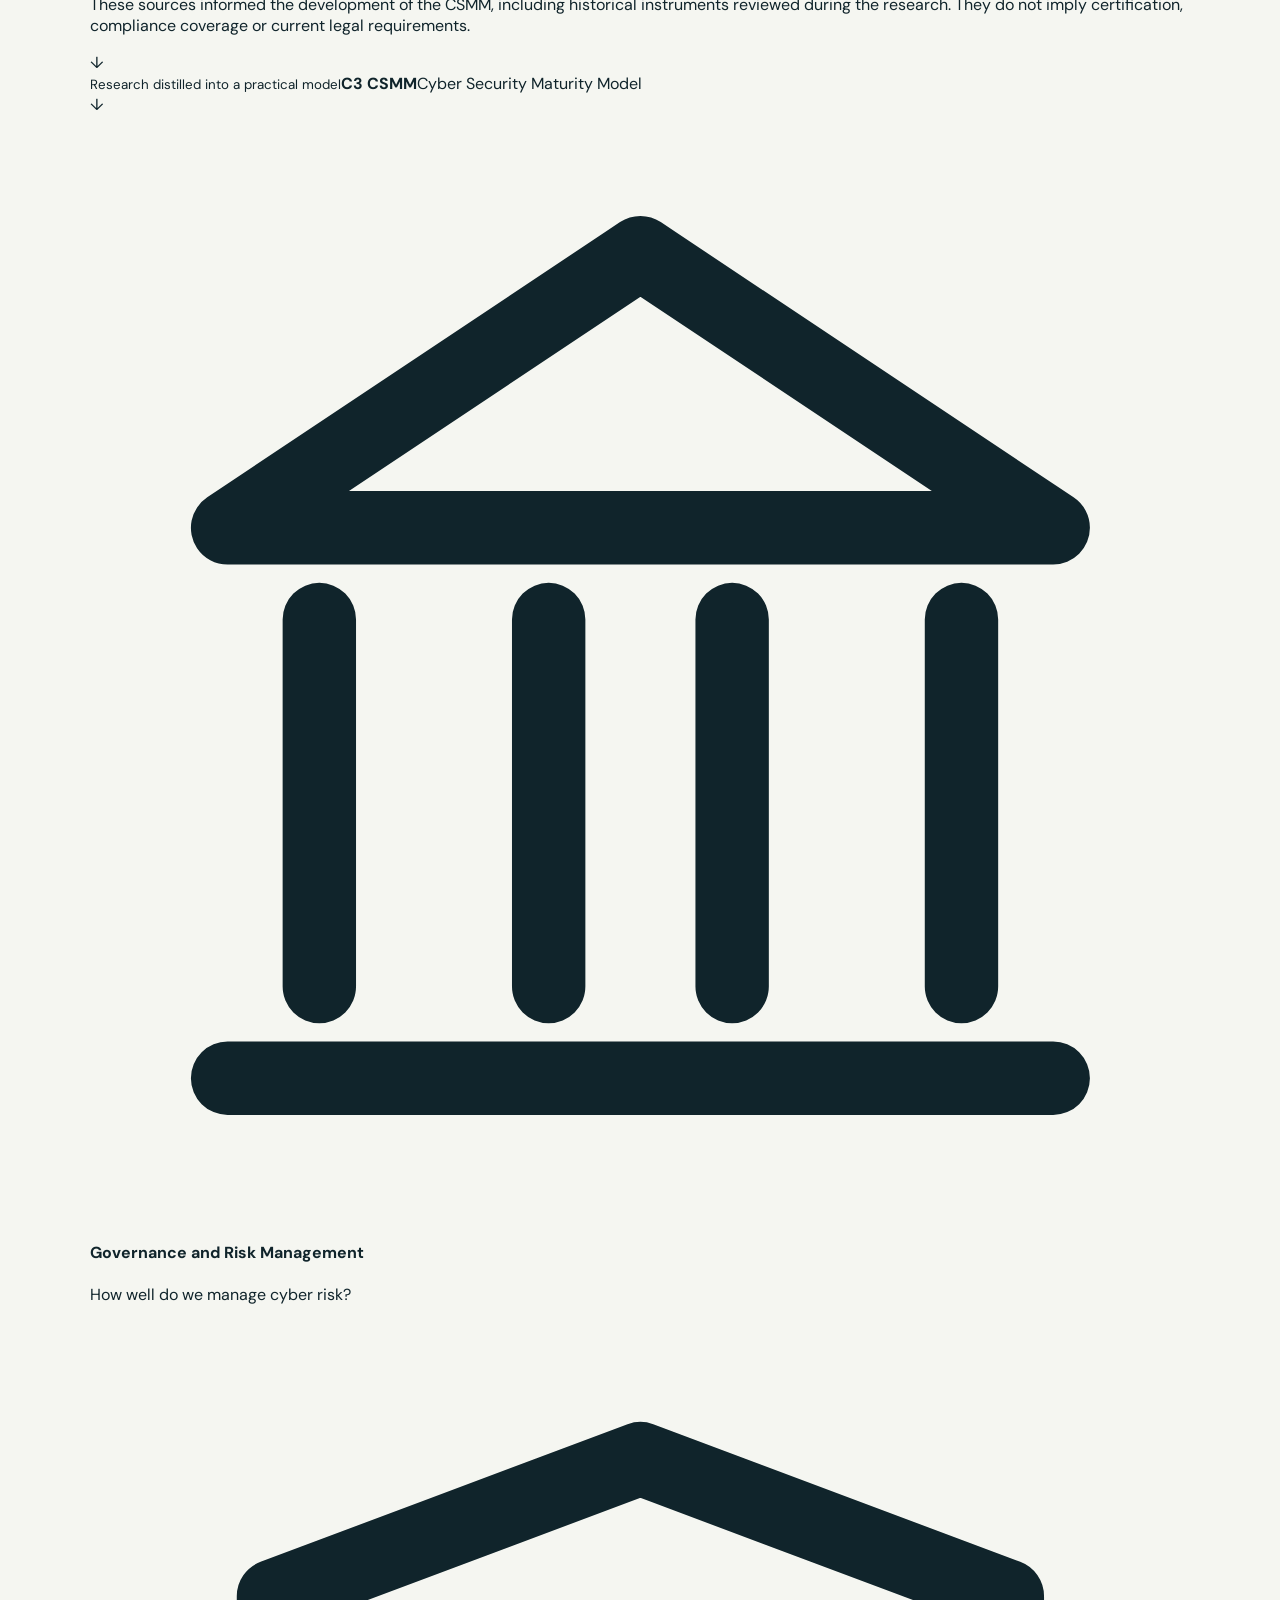
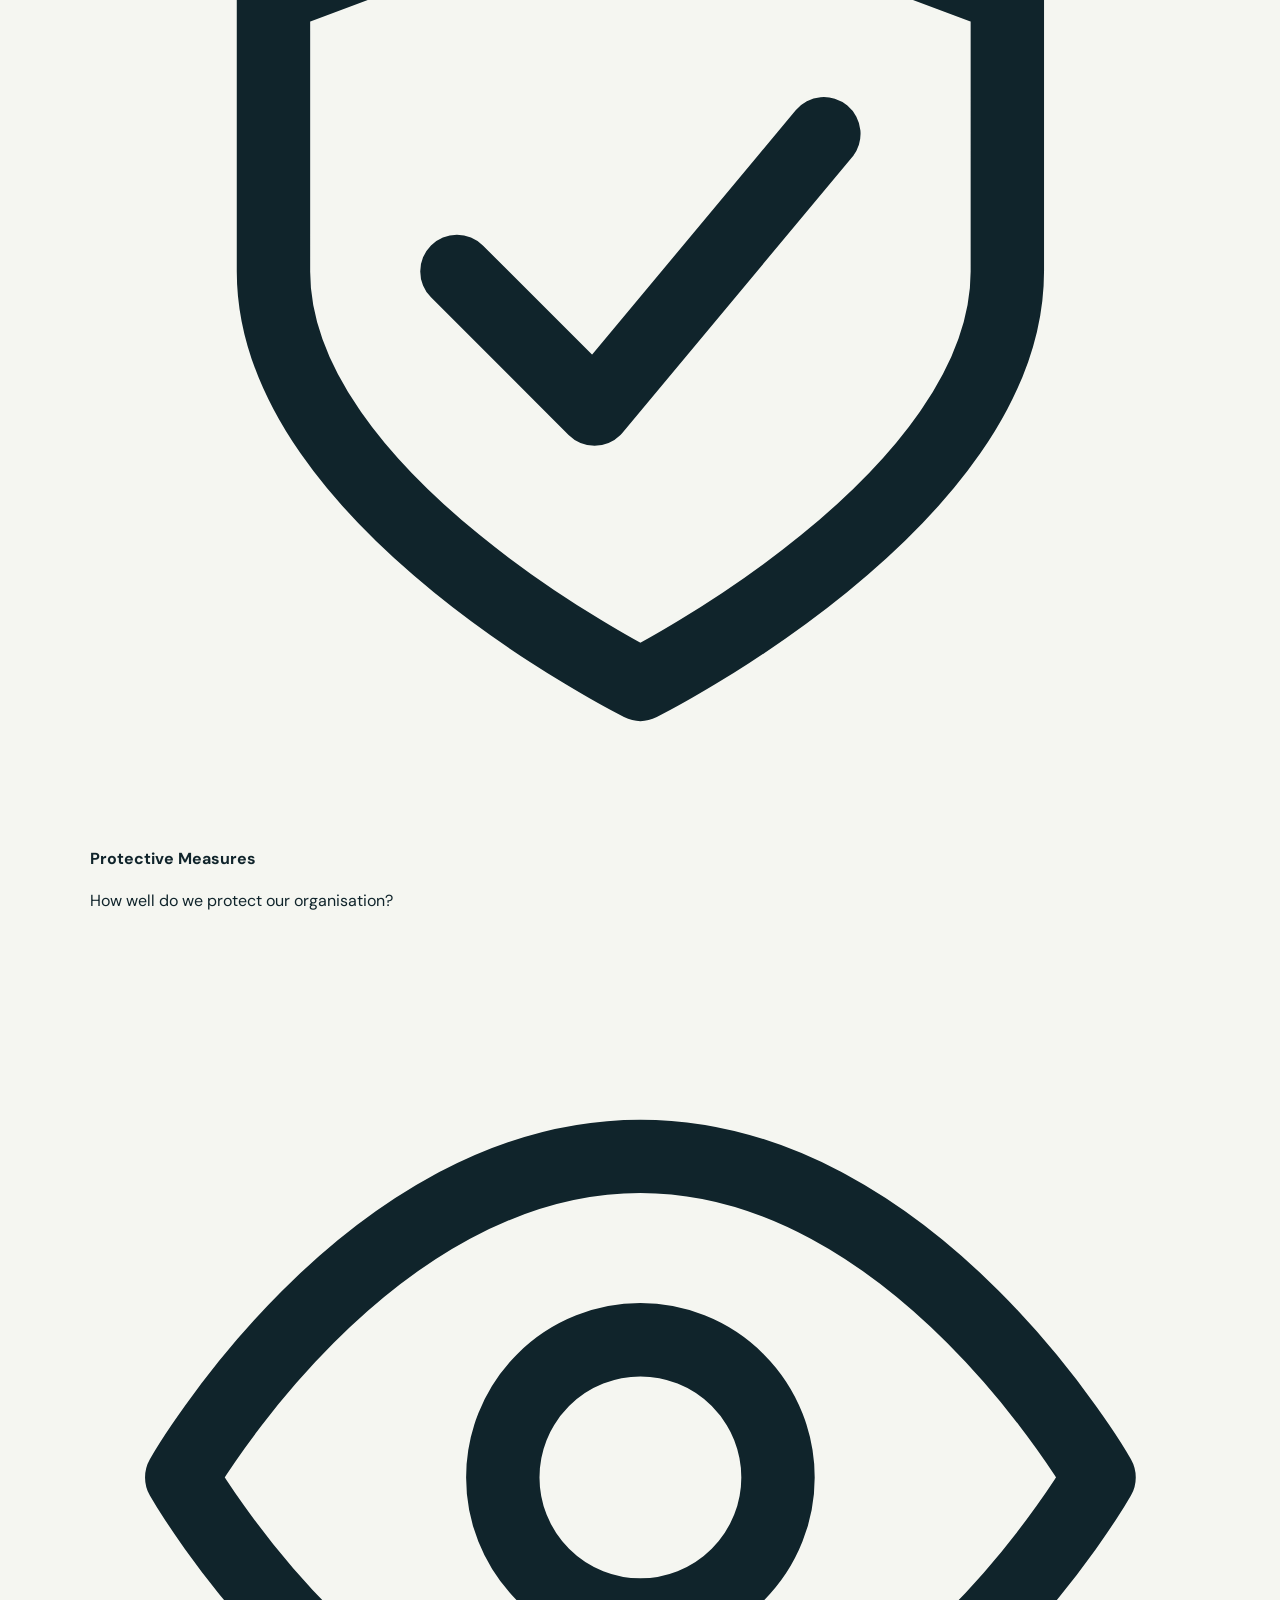
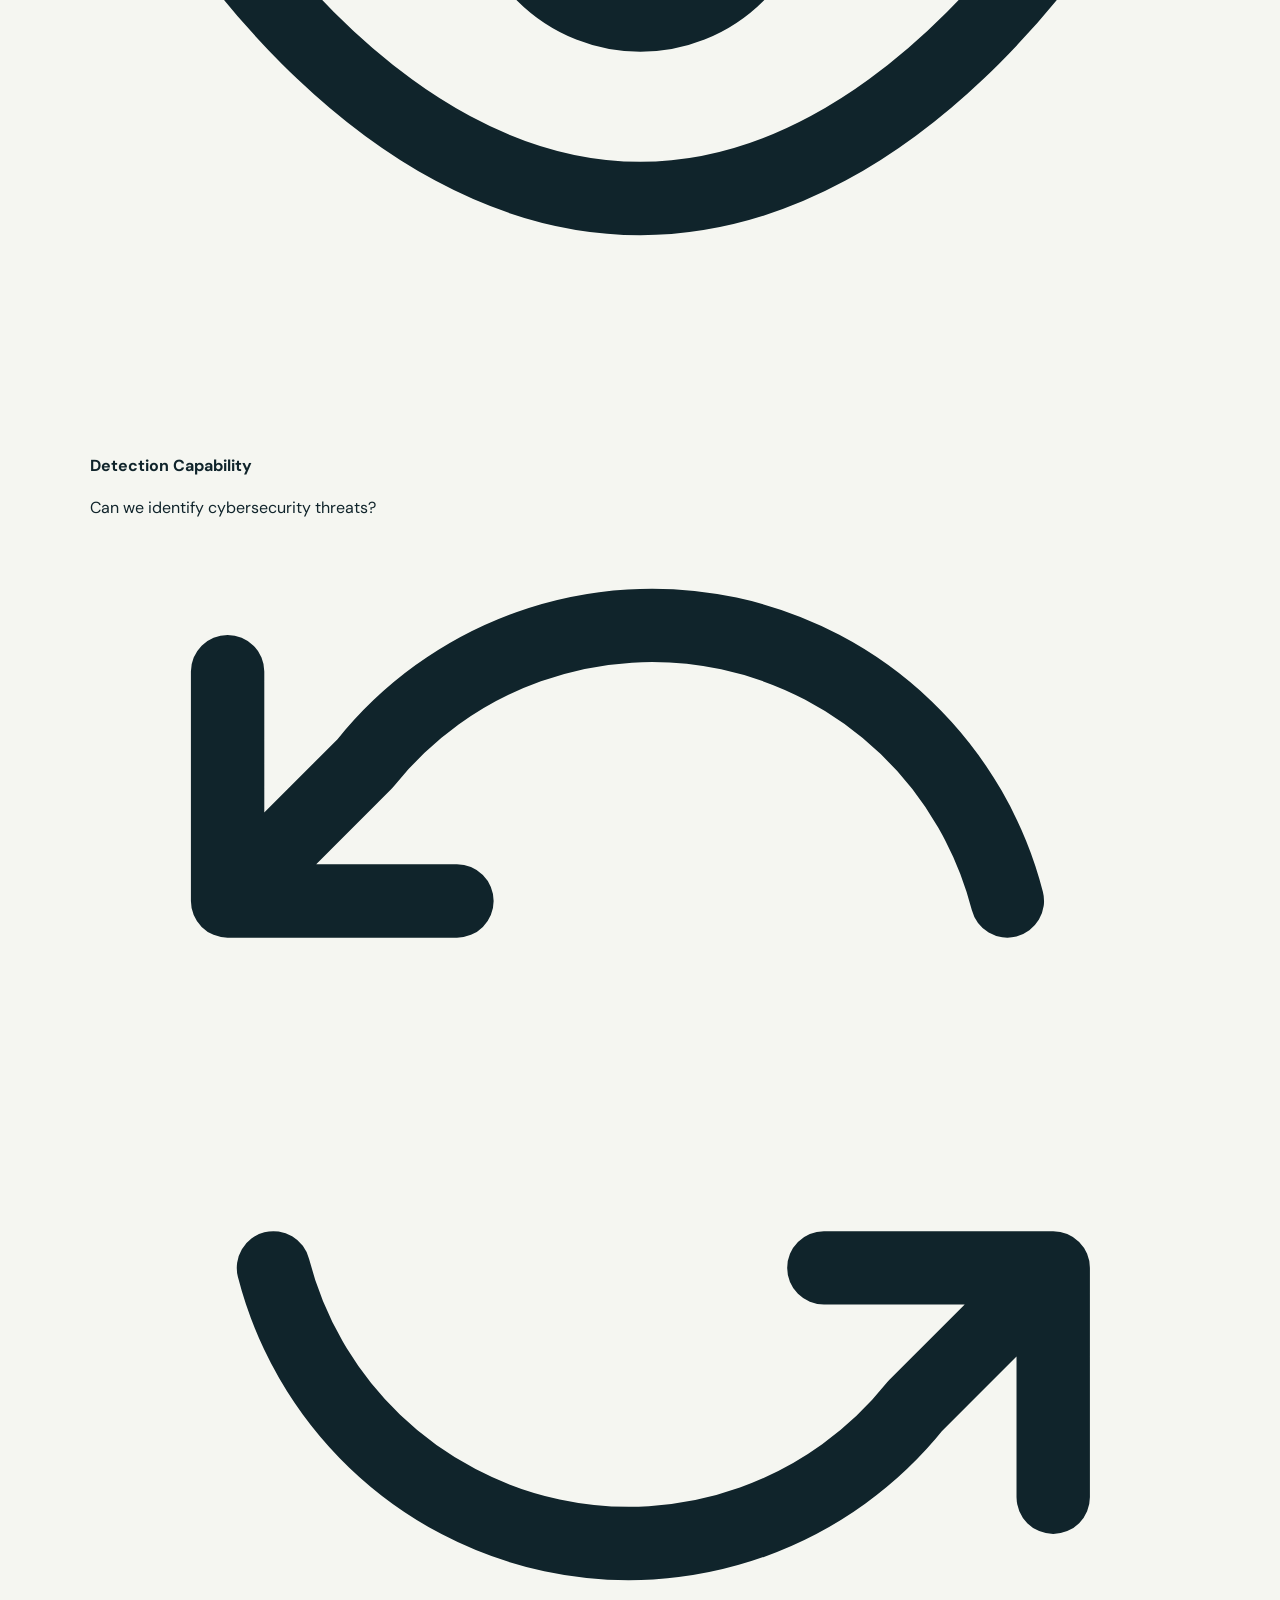
==== commit bd627c68: "Introduce CSMM research foundations and platform benefits" ====
--- a/index.html
+++ b/index.html
@@ -8,7 +8,7 @@
   <link rel="preconnect" href="https://fonts.googleapis.com">
   <link rel="preconnect" href="https://fonts.gstatic.com" crossorigin>
   <link href="https://fonts.googleapis.com/css2?family=DM+Sans:wght@400;500;600;700&family=Manrope:wght@400;500;600;700;800&display=swap" rel="stylesheet">
-  <link rel="stylesheet" href="styles.css?v=marketing-launch-3">
+  <link rel="stylesheet" href="styles.css?v=marketing-launch-4">
 </head>
 <body>
   <div class="grain" aria-hidden="true"></div>
@@ -18,7 +18,7 @@
     </a>
     <button type="button" class="menu-toggle" aria-expanded="false" aria-controls="nav" aria-label="Open navigation menu">Menu</button>
     <nav id="nav" aria-label="Primary navigation">
-      <a href="#walkthrough">Platform</a>
+      <a href="#platform">Platform</a>
       <a href="#csmm">CSMM</a>
       <a href="#frameworks">Frameworks</a>
       <a href="#boards">Boards</a>
@@ -40,7 +40,7 @@
         <p class="hero-support">Powered by the C3 Cyber Security Maturity Model (CSMM), our platform brings together maturity assessments, improvement roadmaps, evidence management and governance reporting in one integrated solution.</p>
         <div class="hero-actions">
           <a class="button" href="https://portal.c3cyber.com.au/register">Start your 14 day trial <span>→</span></a>
-          <a class="button button-outline" href="#walkthrough">Explore the platform</a>
+          <a class="button button-outline" href="#platform">Explore the platform</a>
         </div>
         <div class="trust-line"><span></span> Clarity. <span></span> Capability. <span></span> Confidence.</div>
       </div>
@@ -154,26 +154,57 @@
       <div class="panther-gaze" aria-hidden="true"><i></i><i></i></div>
     </section>
 
-    <section class="section domains" id="domains">
-      <div class="section-intro light reveal">
-        <p class="eyebrow">The whole operating picture</p>
-        <h2>Six domains. <em>One connected view.</em></h2>
-        <p>The CSMM assesses six connected categories that show how an organisation governs cyber risk, protects its environment, identifies threats, responds to incidents, meets its obligations and prepares its people.</p>
-      </div>
-      <div class="domain-list">
-        <article data-domain="01"><div><span>01</span><h3>Governance and Risk Management</h3></div><p>Evaluates policies, procedures and capabilities used to manage cybersecurity risk.</p></article>
-        <article data-domain="02"><div><span>02</span><h3>Protective Measures</h3></div><p>Assesses physical and technical safeguards against cybersecurity threats.</p></article>
-        <article data-domain="03"><div><span>03</span><h3>Detection Capability</h3></div><p>Measures the ability to identify cybersecurity events and potential breaches.</p></article>
-        <article data-domain="04"><div><span>04</span><h3>Response and Recovery</h3></div><p>Examines processes for responding to and recovering from cybersecurity incidents.</p></article>
-        <article data-domain="05"><div><span>05</span><h3>Compliance and Assurance</h3></div><p>Reviews adherence to legal, regulatory and policy requirements for cybersecurity.</p></article>
-        <article data-domain="06"><div><span>06</span><h3>Employee Training and Awareness</h3></div><p>Gauges how effectively employees are educated about cybersecurity risks and responsibilities.</p></article>
+    <section class="section platform-overview panther-light" id="platform" aria-labelledby="platform-title">
+      <div class="section-intro reveal">
+        <p class="eyebrow">Explore the C3 platform</p>
+        <h2 id="platform-title">See how the CSMM turns<br><em>assessment into improvement.</em></h2>
+        <p>Experience how C3 helps your organisation understand its cybersecurity maturity, identify priority gaps, build an actionable improvement roadmap and demonstrate measurable progress over time.</p>
+      </div>
+      <div class="research-foundation">
+        <p class="eyebrow">Complexity simplified</p>
+        <h3>Cybersecurity doesn't need to be complicated.</h3>
+        <p>Developed through doctoral research and practical cybersecurity experience, the C3 Cyber Security Maturity Model (CSMM) draws on 18 internationally recognised standards, frameworks, maturity models, risk methodologies, architectural approaches and legislative instruments.</p>
+        <p>The CSMM distils this complexity into six connected cybersecurity categories, using plain language that can be understood by business leaders, technical teams, executives and boards.</p>
+        <div class="research-source-box">
+          <h4>The research foundation</h4>
+          <div class="research-grid">
+            <article><h5><svg viewBox="0 0 24 24" aria-hidden="true" fill="none" stroke="currentColor" stroke-width="1.6" stroke-linejoin="round" stroke-linecap="round"><path d="M12 3 4 6v6c0 5 8 9 8 9s8-4 8-9V6l-8-3zm-4 9 3 3 5-6"/></svg><span>Cybersecurity standards and frameworks</span></h5><ul><li>ISO/IEC 27001</li><li>IEC 62443</li><li>NERC CIP</li><li>CIS Benchmarks</li><li>Australian Cybersecurity Centre (ACSC) Essential Eight Maturity Model</li><li>MITRE ATT&amp;CK Framework</li></ul></article>
+            <article><h5><svg viewBox="0 0 24 24" aria-hidden="true" fill="none" stroke="currentColor" stroke-width="1.6" stroke-linejoin="round" stroke-linecap="round"><path d="M3 9h18L12 3 3 9zm2 2v8m5-8v8m4-8v8m5-8v8M3 21h18"/></svg><span>Maturity, governance and risk</span></h5><ul><li>Capability Maturity Model Integration (CMMI)</li><li>COBIT</li><li>Factor Analysis of Information Risk (FAIR)</li></ul></article>
+            <article><h5><svg viewBox="0 0 24 24" aria-hidden="true" fill="none" stroke="currentColor" stroke-width="1.6" stroke-linejoin="round" stroke-linecap="round"><path d="M2 12s4-7 10-7 10 7 10 7-4 7-10 7S2 12 2 12zm10-3a3 3 0 1 0 0 6 3 3 0 0 0 0-6"/></svg><span>Enterprise and security architecture</span></h5><ul><li>Zachman Framework</li><li>Sherwood Applied Business Security Architecture (SABSA)</li><li>The Open Group Architecture Framework (TOGAF)</li></ul></article>
+            <article><h5><svg viewBox="0 0 24 24" aria-hidden="true" fill="none" stroke="currentColor" stroke-width="1.6" stroke-linejoin="round" stroke-linecap="round"><path d="M9 11a4 4 0 1 0 0-8 4 4 0 0 0 0 8zm-7 9v-3c0-5 14-5 14 0v3m1-16a3 3 0 0 1 0 6m1 3c3 1 4 2 4 5v2"/></svg><span>Cybersecurity workforce development</span></h5><ul><li>National Initiative for Cybersecurity Education (NICE) Framework</li></ul></article>
+            <article><h5><svg viewBox="0 0 24 24" aria-hidden="true" fill="none" stroke="currentColor" stroke-width="1.6" stroke-linejoin="round" stroke-linecap="round"><path d="M8 5H5v16h14V5h-3M8 3h8v4H8zM8 13l3 3 5-6"/></svg><span>Legislation, regulation and policy</span></h5><ul><li>General Data Protection Regulation (GDPR)</li><li>Security Legislation Amendment (Critical Infrastructure Protection) Bill 2022</li><li>Cybersecurity Information Sharing Act (CISA 2015)</li><li>Presidential Policy Directive 21 (PPD-21)</li><li>Health Insurance Portability and Accountability Act (HIPAA)</li></ul></article>
+          </div>
+          <div class="research-experience"><span>Doctoral research</span><span>Practical industry experience</span></div>
+          <p class="research-disclaimer">These sources informed the development of the CSMM, including historical instruments reviewed during the research. They do not imply certification, compliance coverage or current legal requirements.</p>
+        </div>
+        <div class="research-arrow" aria-hidden="true">↓</div>
+        <div class="research-model"><small>Research distilled into a practical model</small><strong>C3 CSMM</strong><span>Cyber Security Maturity Model</span></div>
+        <div class="research-arrow" aria-hidden="true">↓</div>
+        <div class="research-domains" id="domains">
+          <article><svg viewBox="0 0 24 24" aria-hidden="true" fill="none" stroke="currentColor" stroke-width="1.6" stroke-linejoin="round" stroke-linecap="round"><path d="M3 9h18L12 3 3 9zm2 2v8m5-8v8m4-8v8m5-8v8M3 21h18"/></svg><div><h4>Governance and Risk Management</h4><p>How well do we manage cyber risk?</p></div></article>
+          <article><svg viewBox="0 0 24 24" aria-hidden="true" fill="none" stroke="currentColor" stroke-width="1.6" stroke-linejoin="round" stroke-linecap="round"><path d="M12 3 4 6v6c0 5 8 9 8 9s8-4 8-9V6l-8-3zm-4 9 3 3 5-6"/></svg><div><h4>Protective Measures</h4><p>How well do we protect our organisation?</p></div></article>
+          <article><svg viewBox="0 0 24 24" aria-hidden="true" fill="none" stroke="currentColor" stroke-width="1.6" stroke-linejoin="round" stroke-linecap="round"><path d="M2 12s4-7 10-7 10 7 10 7-4 7-10 7S2 12 2 12zm10-3a3 3 0 1 0 0 6 3 3 0 0 0 0-6"/></svg><div><h4>Detection Capability</h4><p>Can we identify cybersecurity threats?</p></div></article>
+          <article><svg viewBox="0 0 24 24" aria-hidden="true" fill="none" stroke="currentColor" stroke-width="1.6" stroke-linejoin="round" stroke-linecap="round"><path d="M20 8a8 8 0 0 0-14-3L3 8m0-5v5h5M4 16a8 8 0 0 0 14 3l3-3m0 5v-5h-5"/></svg><div><h4>Response and Recovery</h4><p>Can we respond to and recover from an incident?</p></div></article>
+          <article><svg viewBox="0 0 24 24" aria-hidden="true" fill="none" stroke="currentColor" stroke-width="1.6" stroke-linejoin="round" stroke-linecap="round"><path d="M8 5H5v16h14V5h-3M8 3h8v4H8zM8 13l3 3 5-6"/></svg><div><h4>Compliance and Assurance</h4><p>Are we meeting our obligations?</p></div></article>
+          <article><svg viewBox="0 0 24 24" aria-hidden="true" fill="none" stroke="currentColor" stroke-width="1.6" stroke-linejoin="round" stroke-linecap="round"><path d="M9 11a4 4 0 1 0 0-8 4 4 0 0 0 0 8zm-7 9v-3c0-5 14-5 14 0v3m1-16a3 3 0 0 1 0 6m1 3c3 1 4 2 4 5v2"/></svg><div><h4>Employee Training and Awareness</h4><p>Are our people prepared?</p></div></article>
+        </div>
+        <div class="research-summary"><strong>18 research foundations. Six connected categories.</strong><span>Plain language. One connected view of cybersecurity maturity.</span></div>
+        <div class="research-metrics"><div><strong>18</strong><span>Standards, frameworks and legislative instruments</span></div><div><strong>6</strong><span>Connected cybersecurity categories</span></div><div><strong>5</strong><span>Maturity levels</span></div><div><strong>1</strong><span>Integrated platform</span></div></div>
+      </div>
+      <div class="platform-benefits">
+        <h3>From insight to action</h3>
+        <div class="benefit-grid"><article><svg class="benefit-chart" viewBox="0 0 200 100" aria-hidden="true"><polygon points="100,32 115.5884572681199,41 115.5884572681199,59 100,68 84.4115427318801,59.00000000000001 84.4115427318801,41" fill="none" stroke="#b1d4c0" stroke-dasharray="3 3"/><polygon points="100,18 127.71281292110203,34 127.71281292110204,66 100,82 72.28718707889797,66.00000000000001 72.28718707889797,34" fill="none" stroke="#b1d4c0" stroke-dasharray="3 3"/><polygon points="100,4 139.83716857408416,26.999999999999996 139.8371685740842,72.99999999999999 100,96 60.16283142591583,73.00000000000003 60.162831425915826,26.999999999999996" fill="none" stroke="#b1d4c0" stroke-dasharray="3 3"/><polygon points="100,12 134,30 134,70 100,88 66,70 66,30" fill="#d3eee0" stroke="#087b4c"/><polygon points="100,25 125,36 126,64 100,78 76,64 80,38" fill="#65c694" fill-opacity=".65" stroke="#087b4c" stroke-width="2"/></svg><h4>Understand your maturity</h4><p>See your current and target maturity across six cybersecurity categories.</p></article><article><svg class="benefit-chart" viewBox="0 0 200 100" aria-hidden="true"><rect x="22" y="10" width="156" height="13" rx="3" fill="#e0e9e3"/><rect x="22" y="10" width="127.91999999999999" height="13" rx="3" fill="#a96116"/><rect x="22" y="32" width="156" height="13" rx="3" fill="#e0e9e3"/><rect x="22" y="32" width="101.4" height="13" rx="3" fill="#d6a23b"/><rect x="22" y="54" width="156" height="13" rx="3" fill="#e0e9e3"/><rect x="22" y="54" width="74.88" height="13" rx="3" fill="#087b4c"/><rect x="22" y="76" width="156" height="13" rx="3" fill="#e0e9e3"/><rect x="22" y="76" width="62.400000000000006" height="13" rx="3" fill="#159c66"/></svg><h4>Identify priority gaps</h4><p>Understand where improvement and investment are needed most.</p></article><article><svg class="benefit-chart" viewBox="0 0 200 100" aria-hidden="true"><path d="M20 18H180" stroke="#dce6df"/><rect x="20" y="10" width="83" height="14" rx="3" fill="#087b4c" opacity="1"/><path d="M20 41H180" stroke="#dce6df"/><rect x="43" y="33" width="83" height="14" rx="3" fill="#087b4c" opacity="0.8"/><path d="M20 64H180" stroke="#dce6df"/><rect x="66" y="56" width="83" height="14" rx="3" fill="#087b4c" opacity="0.6"/><path d="M20 87H180" stroke="#dce6df"/><rect x="89" y="79" width="83" height="14" rx="3" fill="#087b4c" opacity="0.3999999999999999"/></svg><h4>Build your improvement roadmap</h4><p>Translate assessment results into prioritised and accountable actions.</p></article><article><svg class="benefit-chart" viewBox="0 0 200 100" aria-hidden="true"><path d="M20 20H180" stroke="#dce6df"/><path d="M20 40H180" stroke="#dce6df"/><path d="M20 60H180" stroke="#dce6df"/><path d="M20 80H180" stroke="#dce6df"/><path d="M20 82L60 68L100 51L140 33L180 12V90H20Z" fill="#d3eee0"/><polyline points="20,82 60,68 100,51 140,33 180,12" fill="none" stroke="#087b4c" stroke-width="2.5"/><circle cx="20" cy="82" r="3.5" fill="white" stroke="#087b4c" stroke-width="2"/><circle cx="60" cy="68" r="3.5" fill="white" stroke="#087b4c" stroke-width="2"/><circle cx="100" cy="51" r="3.5" fill="white" stroke="#087b4c" stroke-width="2"/><circle cx="140" cy="33" r="3.5" fill="white" stroke="#087b4c" stroke-width="2"/><circle cx="180" cy="12" r="3.5" fill="white" stroke="#087b4c" stroke-width="2"/></svg><h4>Demonstrate measurable progress</h4><p>Give management and boards visibility of improvements over time.</p></article></div>
+        <p class="benefit-note">Illustrative visuals showing the types of insights available in the platform.</p>
+        <div class="platform-cta"><a class="button" href="https://portal.c3cyber.com.au/register">Start your 14 day trial →</a><a class="button secondary" href="#walkthrough">Explore the walkthrough</a></div>
+        <ul class="platform-capabilities"><li>CSMM maturity assessments</li><li>Improvement roadmaps</li><li>Executive and board reporting</li><li>Multiple framework readiness</li></ul>
+        <p class="benefit-note">Board access and framework readiness are available with Professional and Governance subscriptions.</p>
       </div>
     </section>
 
     <section class="section walkthrough panther-light" id="walkthrough">
       <div class="section-intro reveal">
         <p class="eyebrow">Interactive CSMM walkthrough</p>
-        <h2>See how the CSMM turns<br><em>assessment into improvement.</em></h2>
+        <h2>Explore the CSMM<br><em>step by step.</em></h2>
         <p>Follow an illustrative workflow from organisation setup, module assignment and target maturity setting through evidence, results, a prioritised roadmap, assigned actions and measurable maturity improvement.</p>
       </div>
       <div class="demo-shell reveal">
@@ -279,6 +310,7 @@
           <button type="button" class="text-link demo-restart" data-go="1">Restart walkthrough ↺</button>
         </div>
       </div>
+      <div class="platform-cta walkthrough-cta"><a class="button" href="https://portal.c3cyber.com.au/register">Start your 14 day trial →</a><p>No credit card required.</p></div>
     </section>
 
     <section class="section frameworks" id="frameworks">
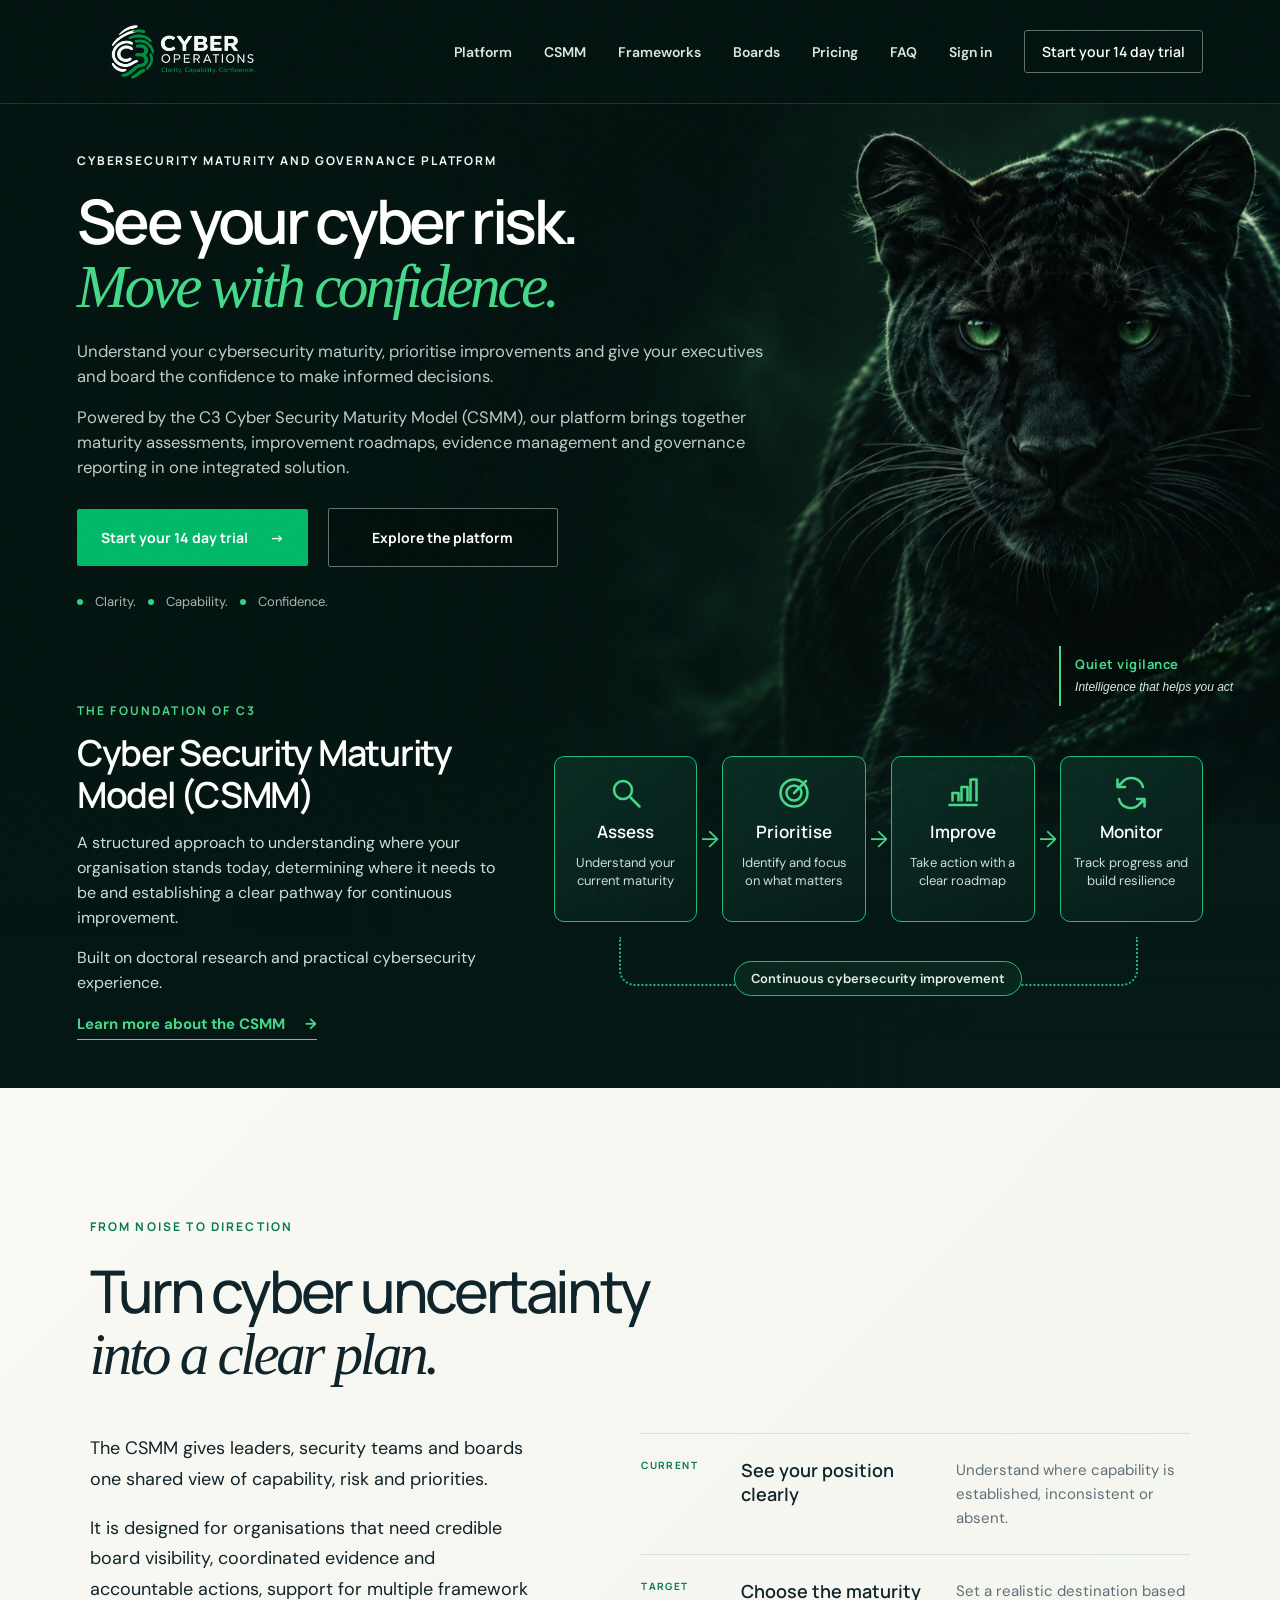
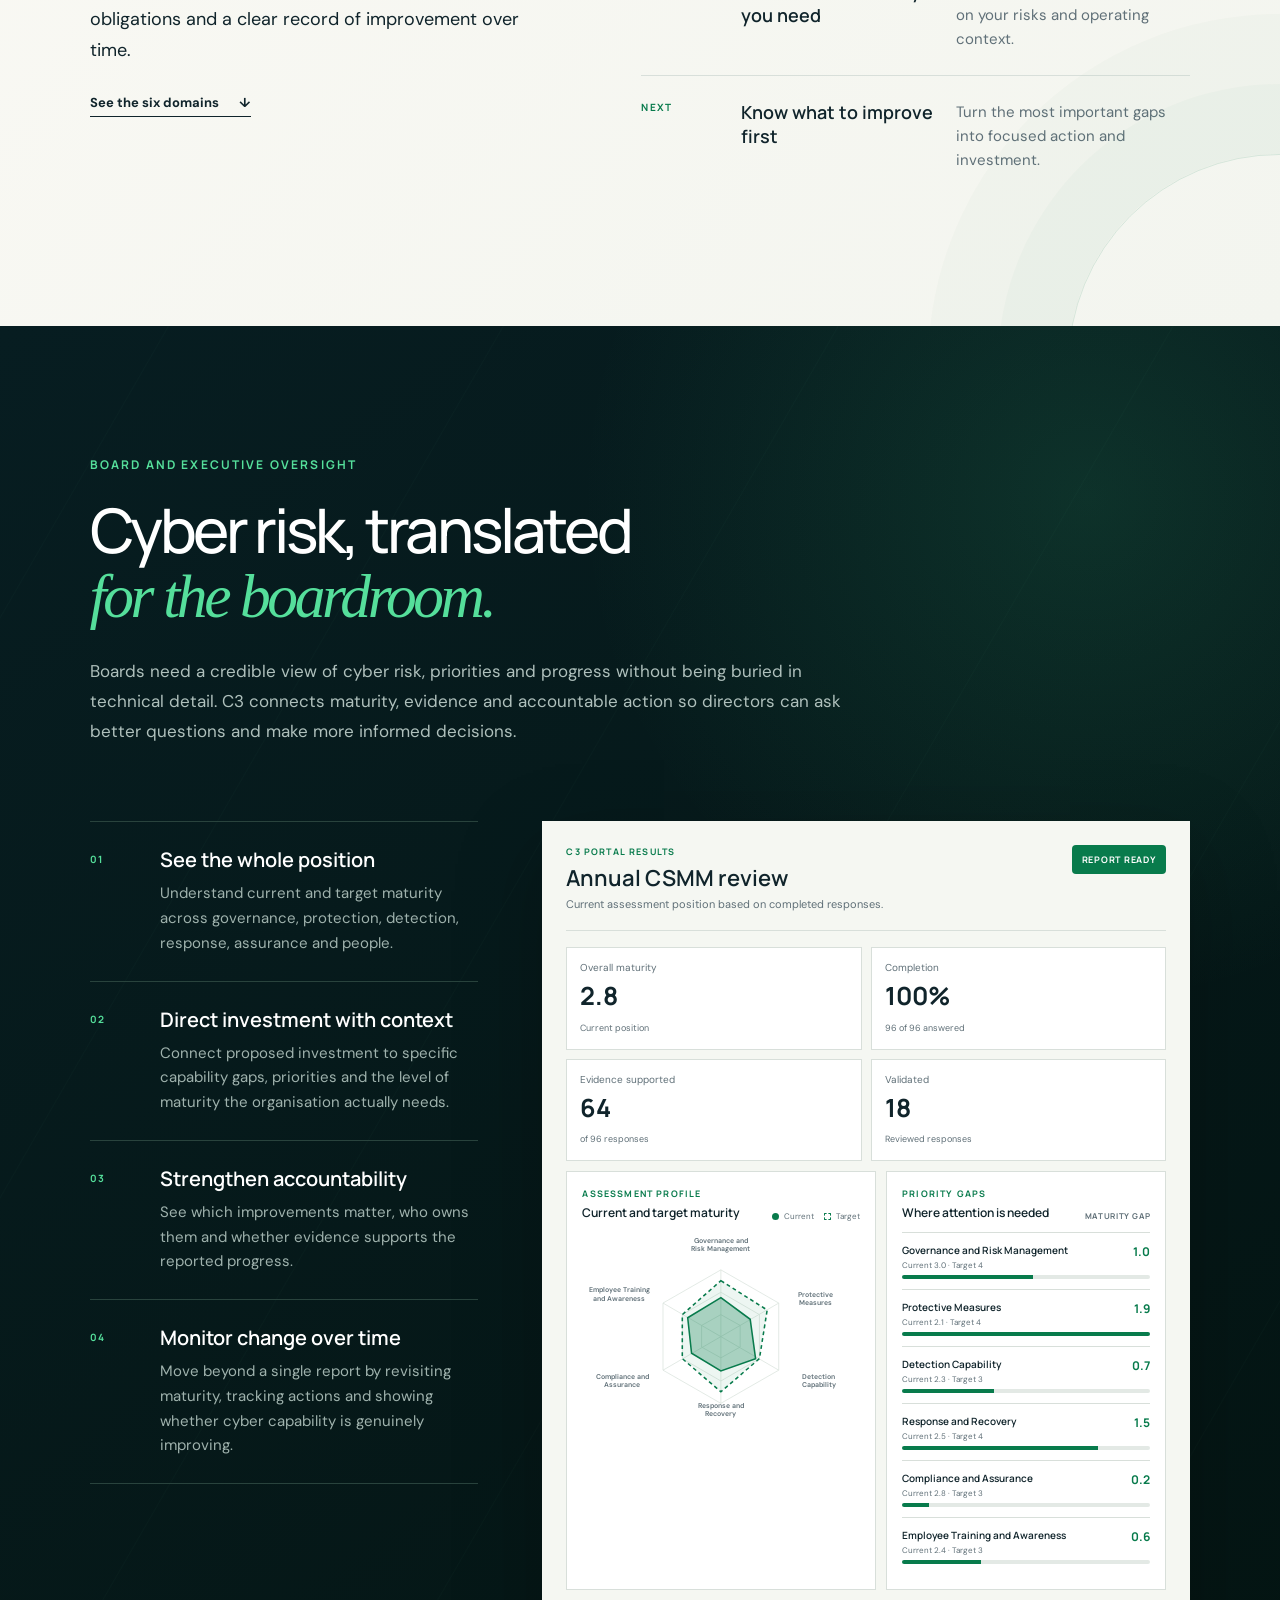
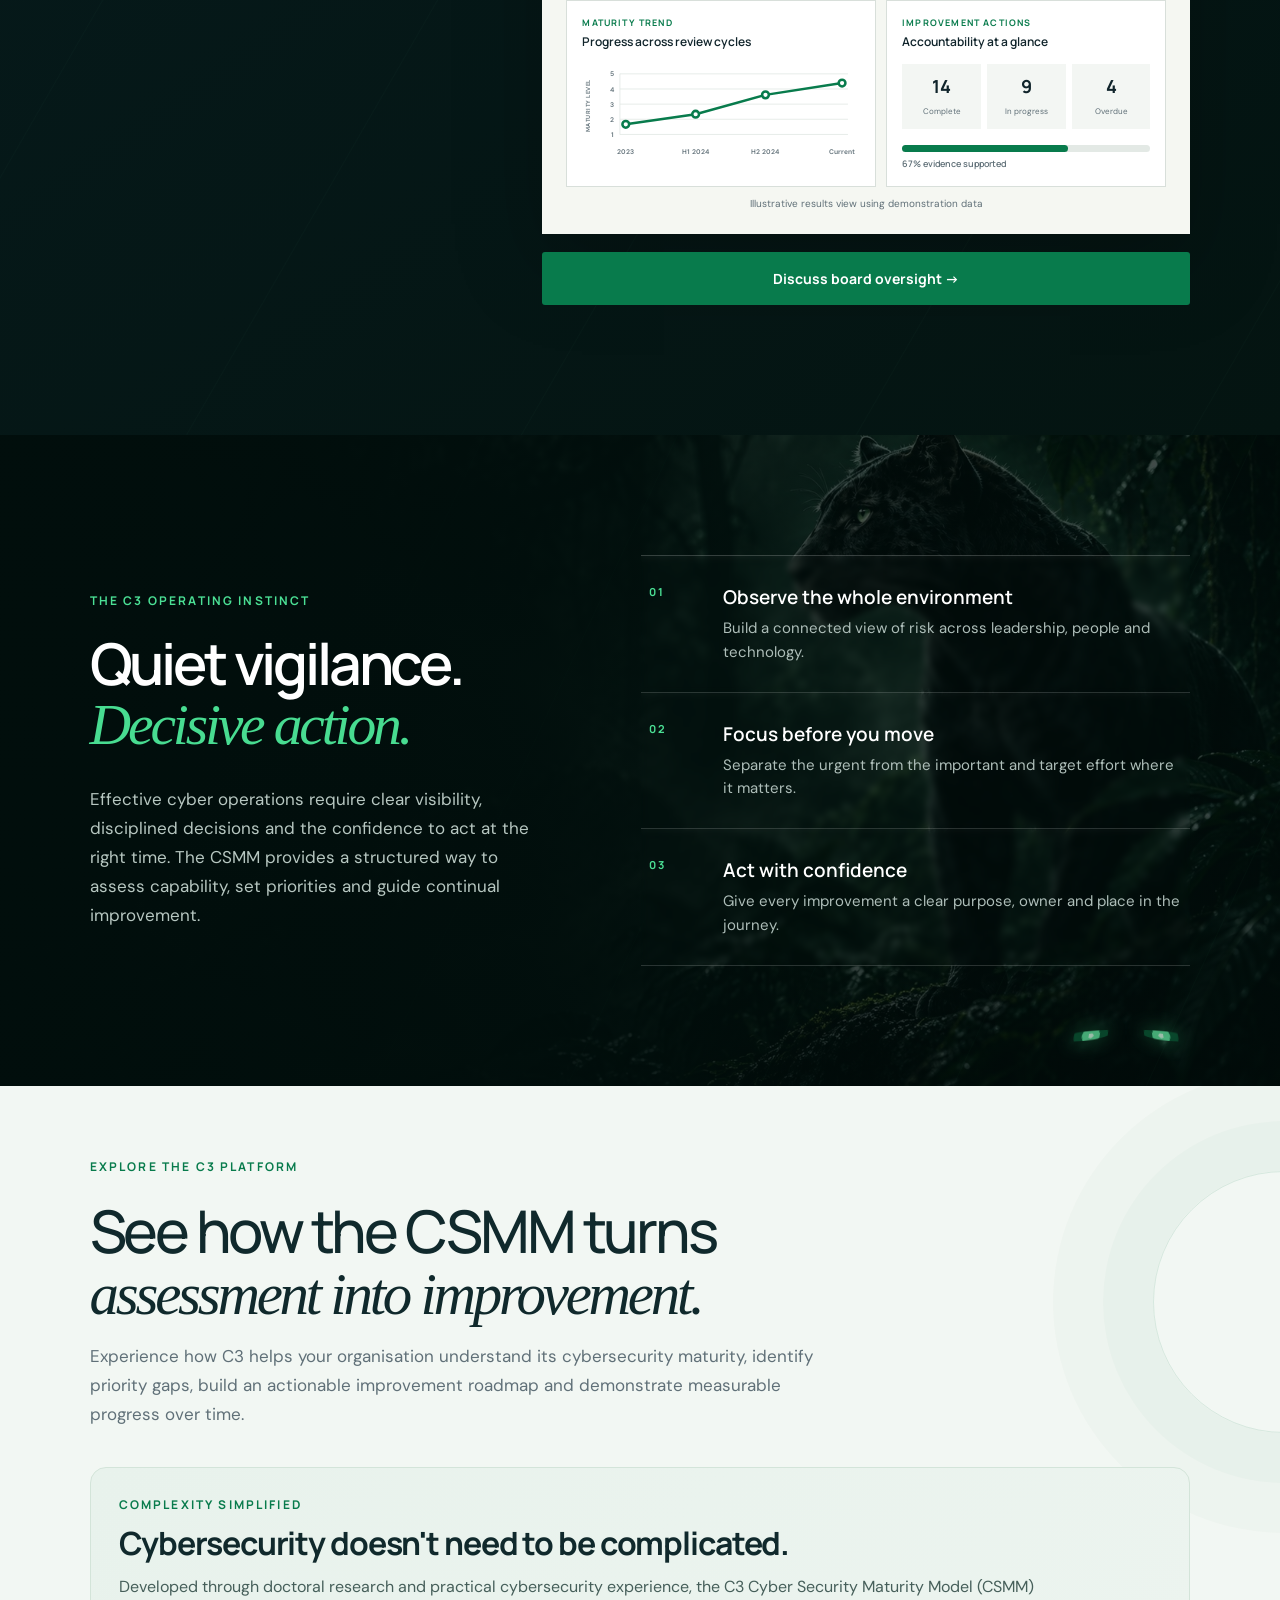
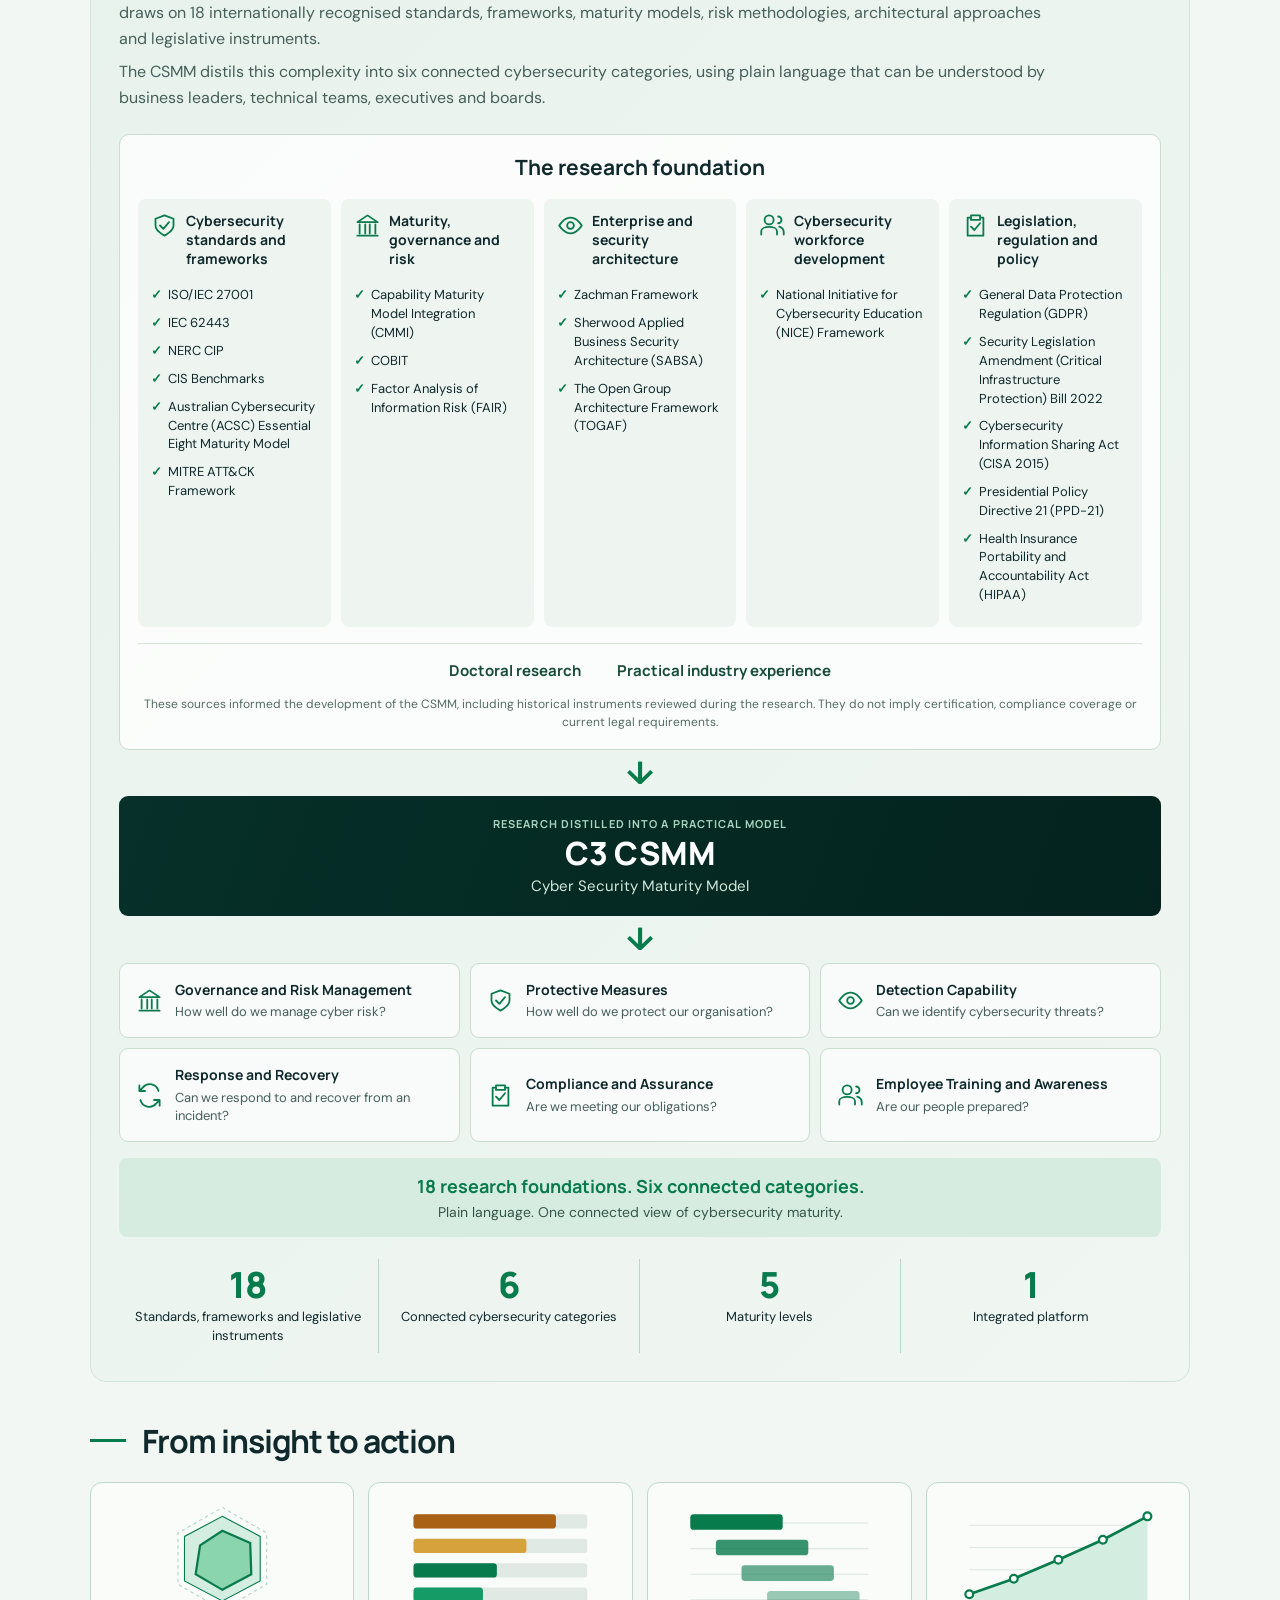
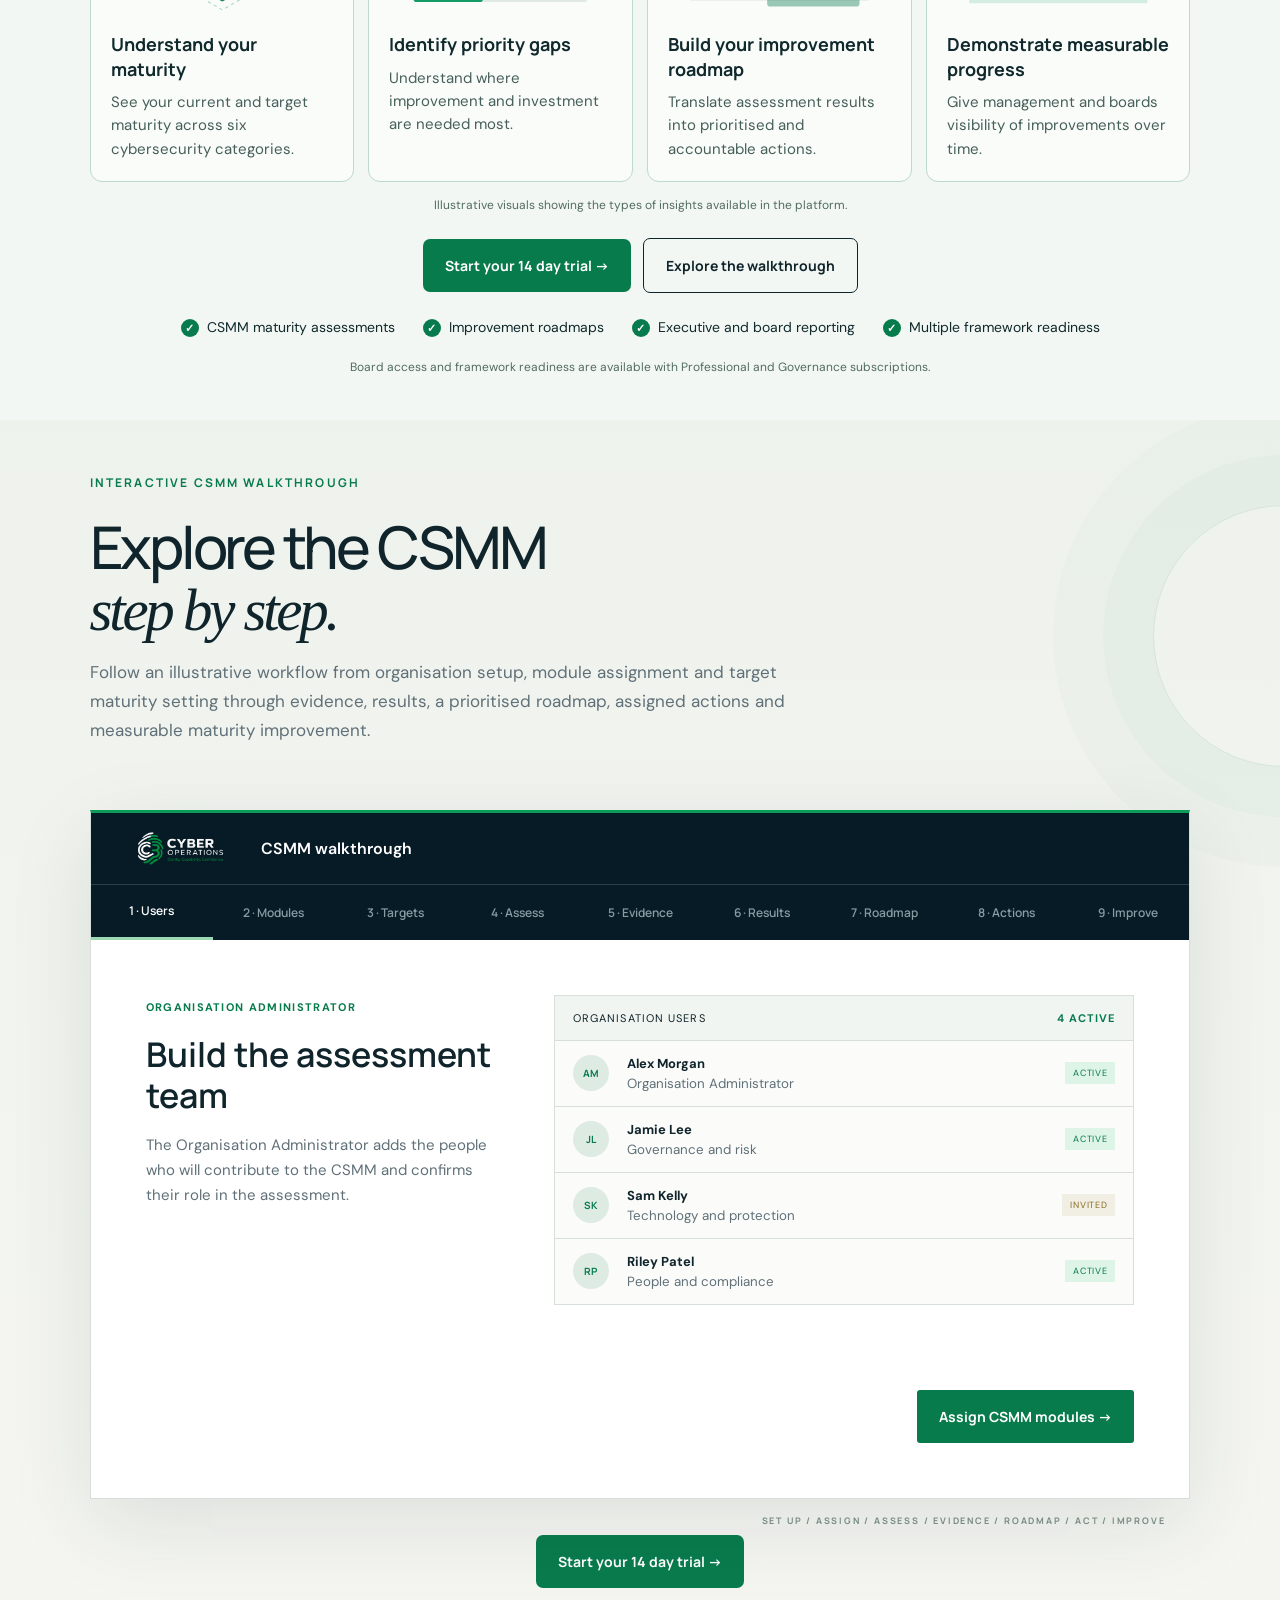
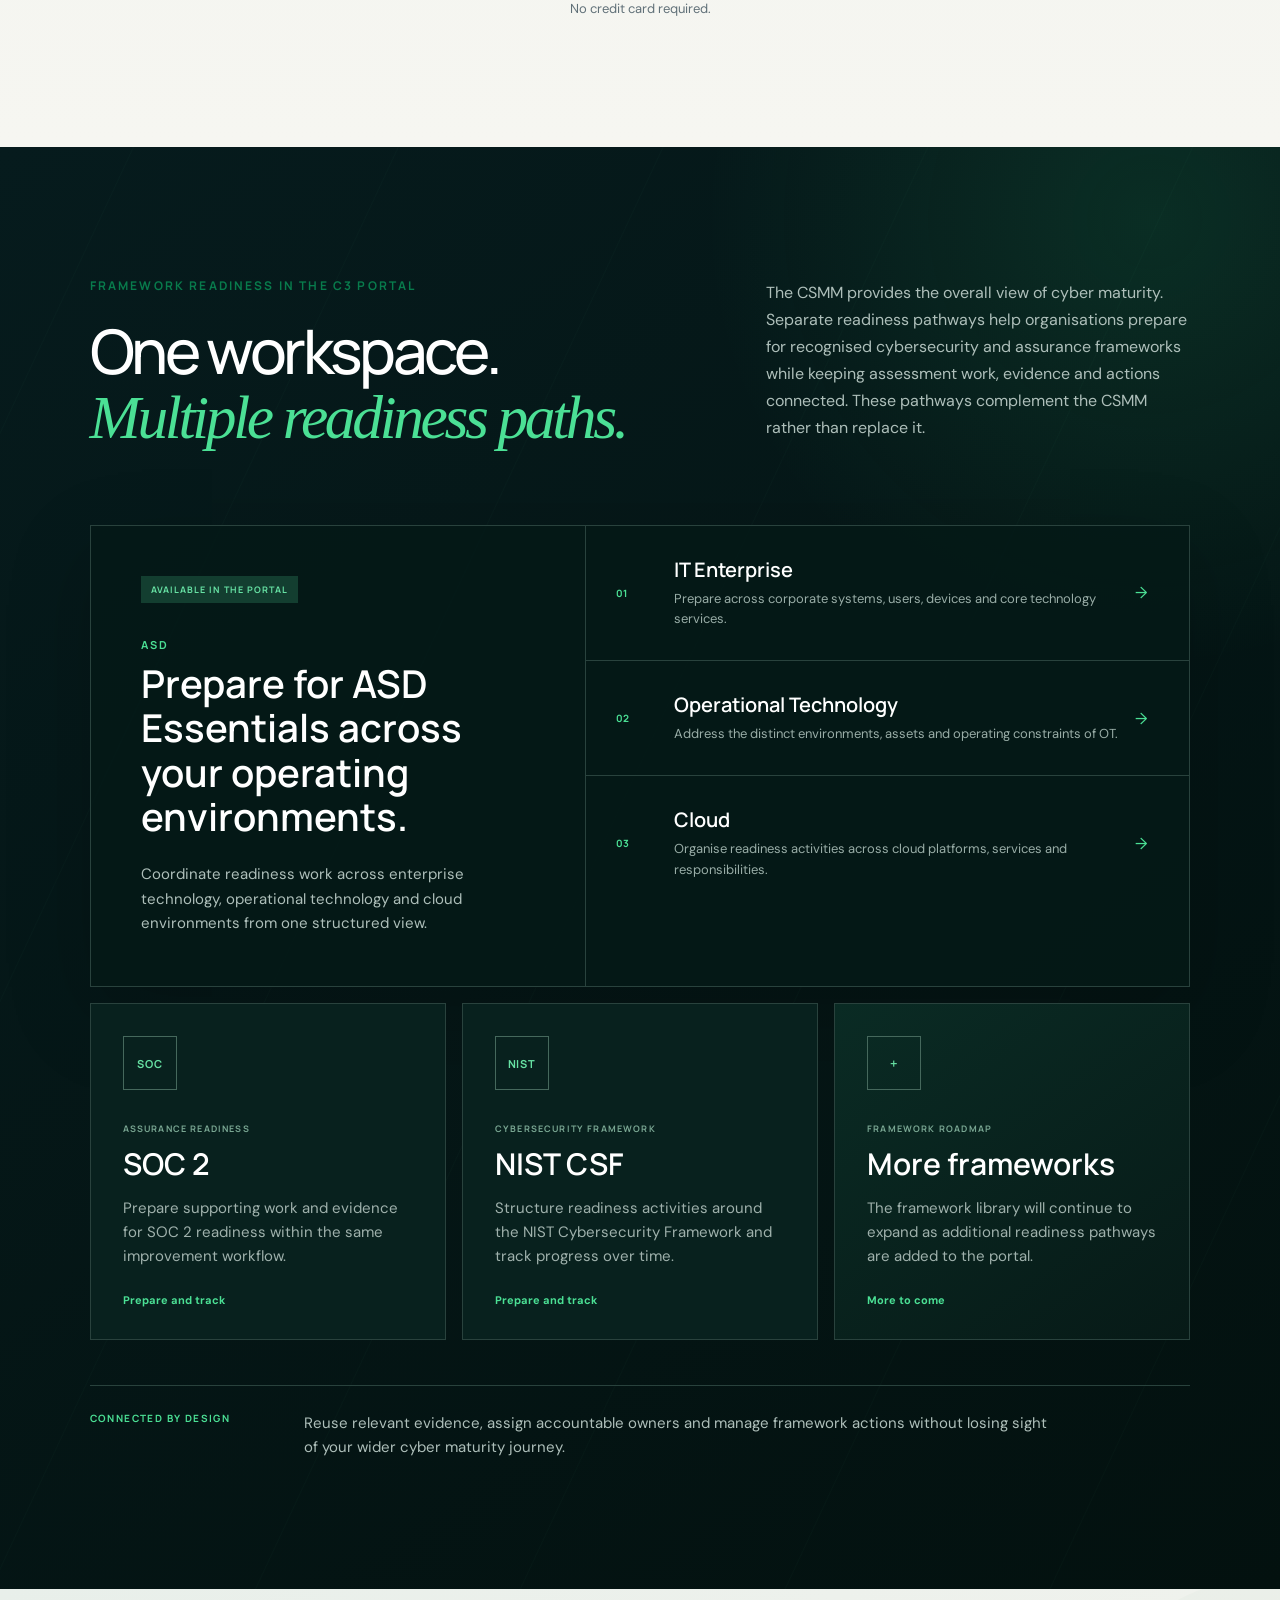
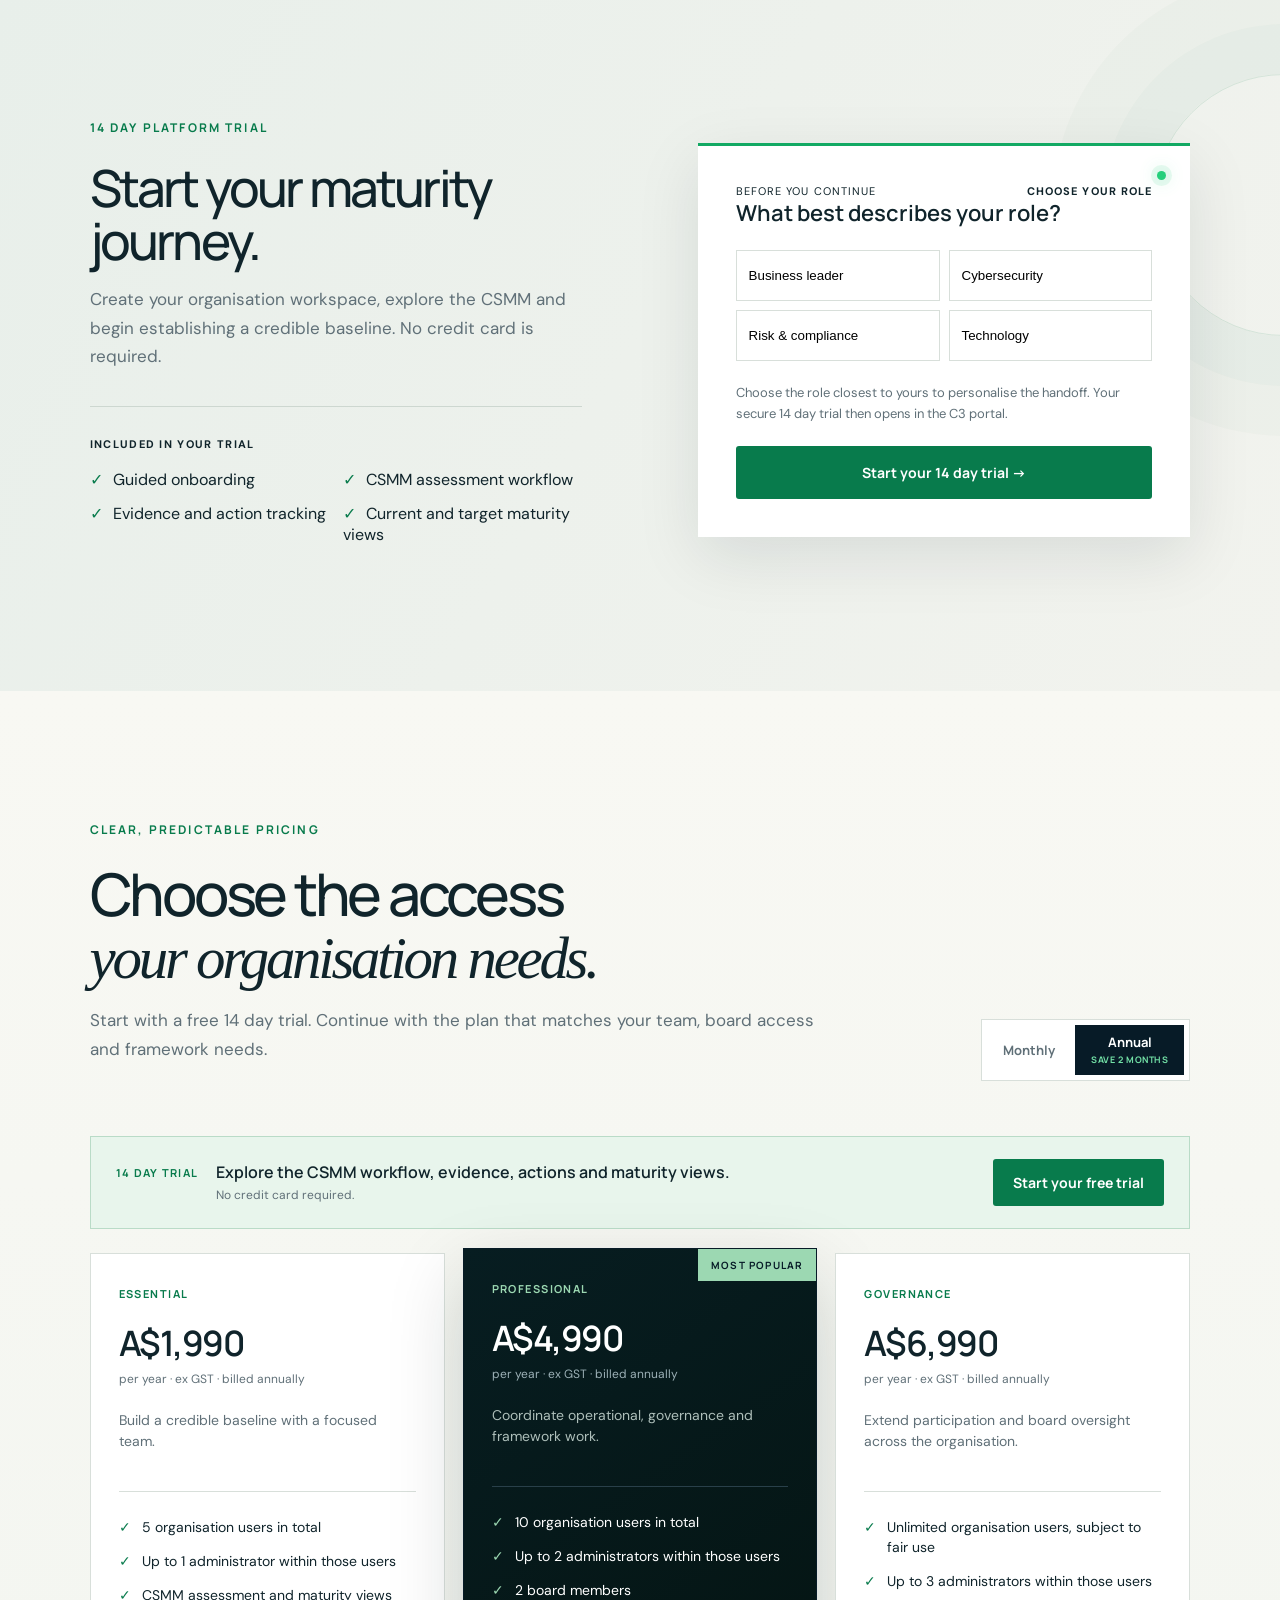
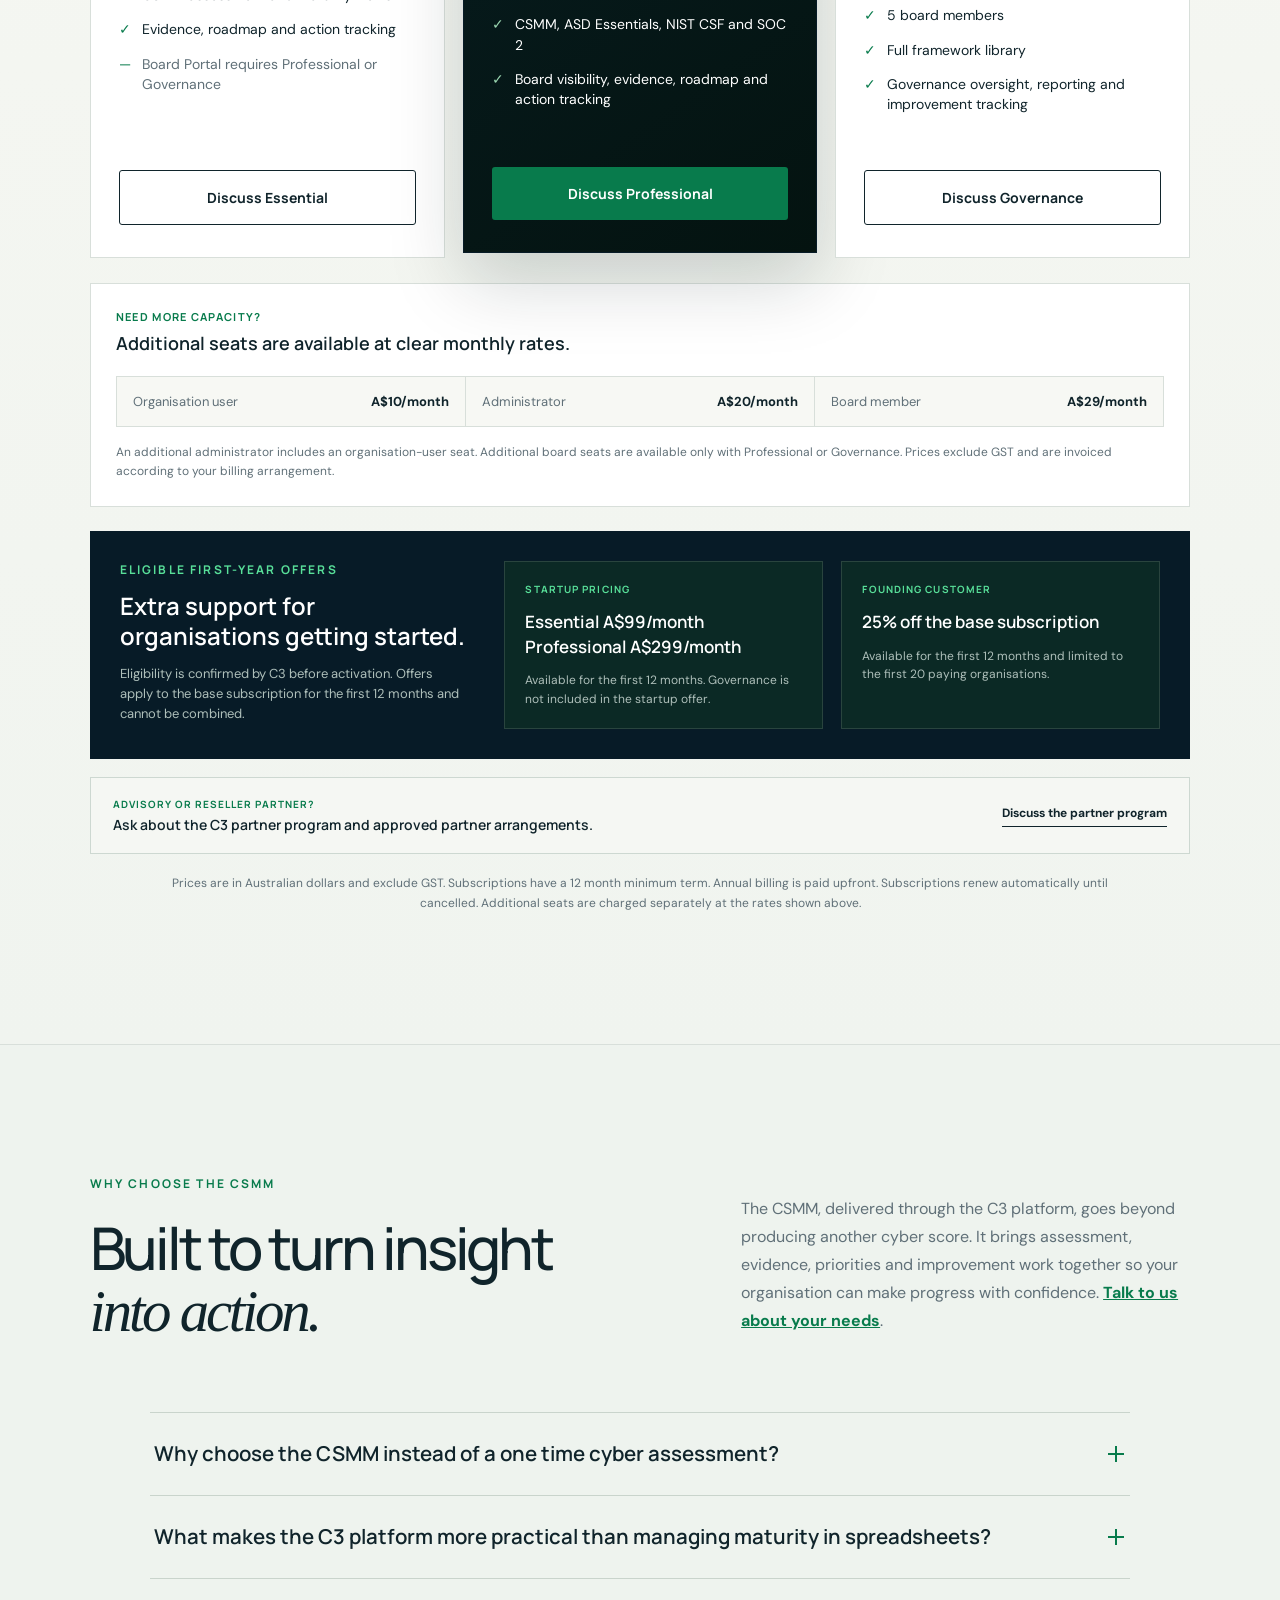
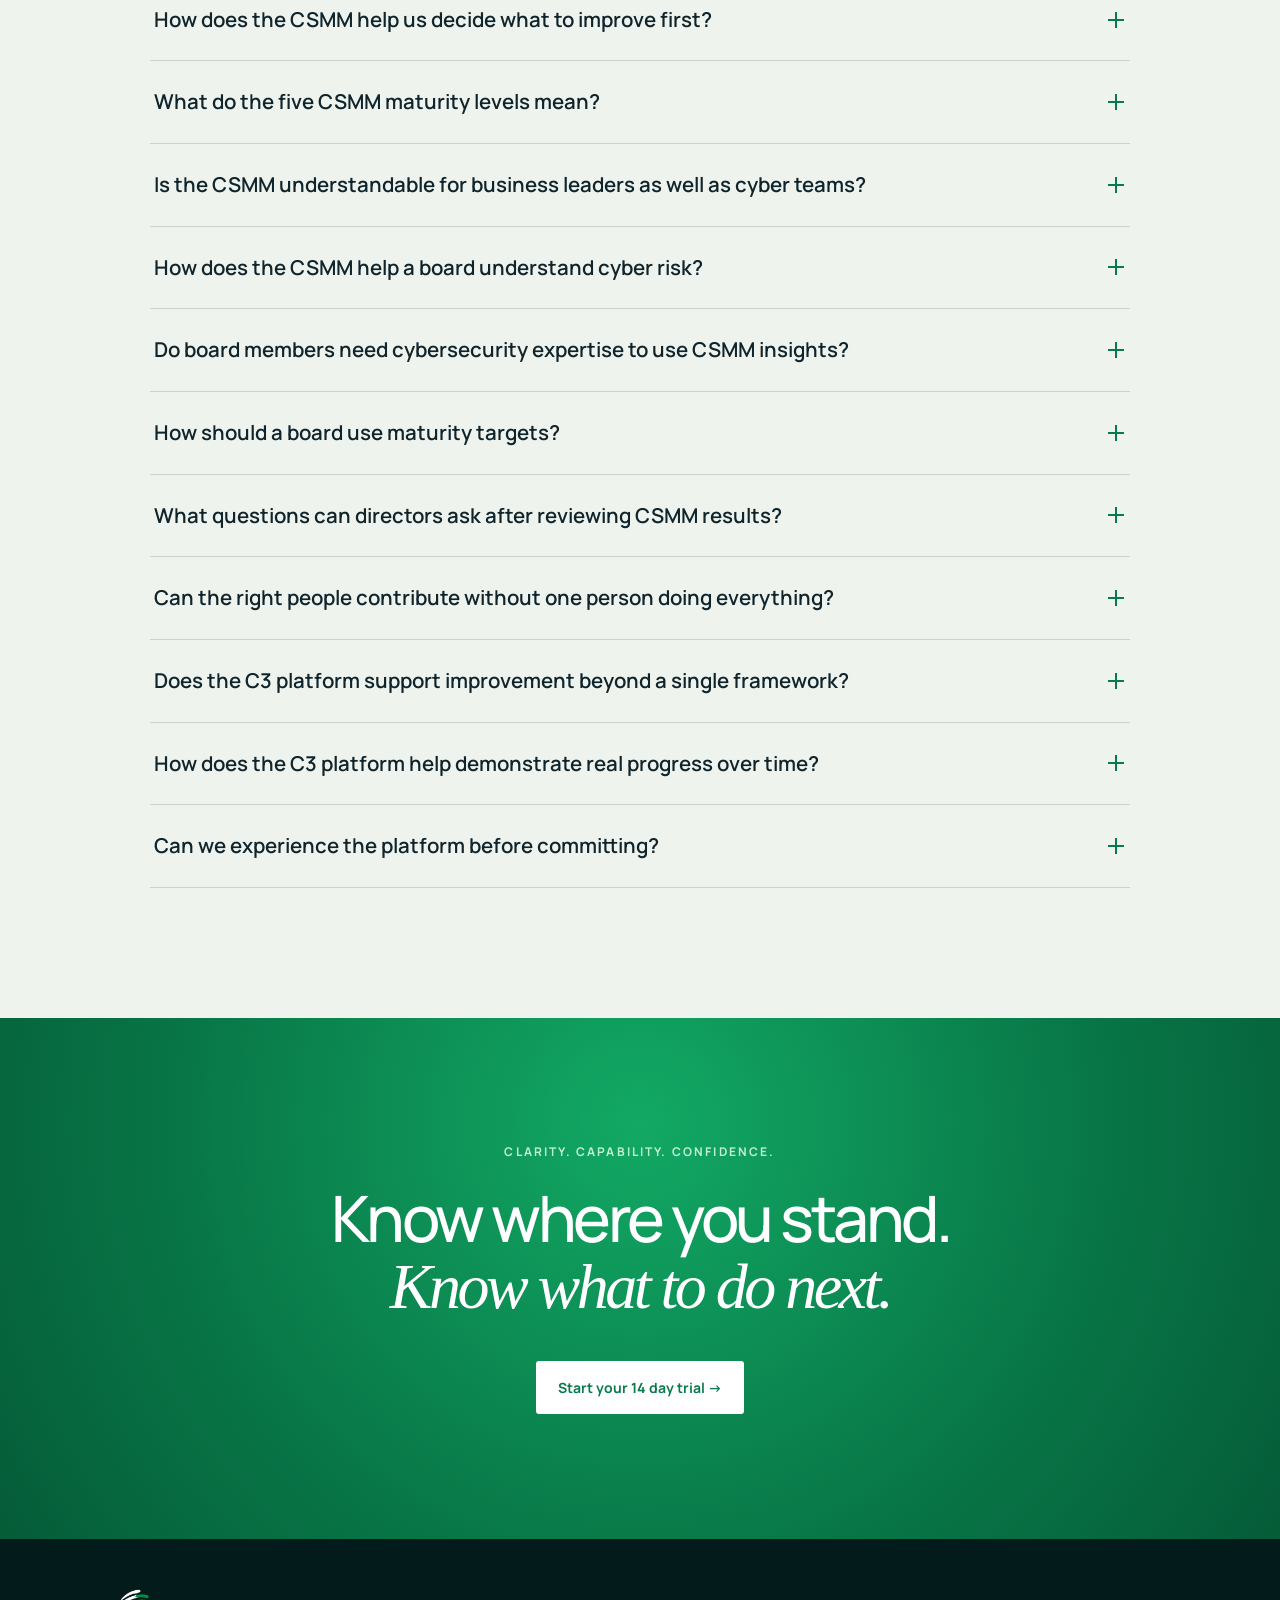
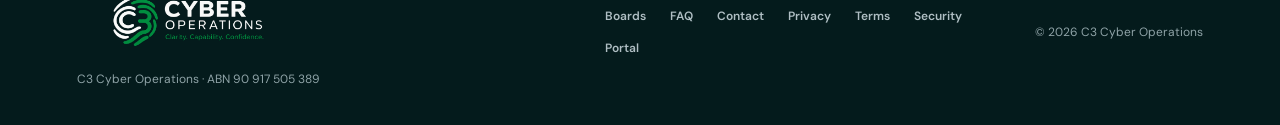
==== commit 9ae5c9a5: "Refresh stylesheet cache" ====
--- a/index.html
+++ b/index.html
@@ -8,7 +8,7 @@
   <link rel="preconnect" href="https://fonts.googleapis.com">
   <link rel="preconnect" href="https://fonts.gstatic.com" crossorigin>
   <link href="https://fonts.googleapis.com/css2?family=DM+Sans:wght@400;500;600;700&family=Manrope:wght@400;500;600;700;800&display=swap" rel="stylesheet">
-  <link rel="stylesheet" href="styles.css?v=marketing-launch-4">
+  <link rel="stylesheet" href="styles.css?v=marketing-launch-5">
 </head>
 <body>
   <div class="grain" aria-hidden="true"></div>
--- a/styles.css
+++ b/styles.css
@@ -391,3 +391,60 @@
 
 /* Desktop caption: place below the panther's jaw, above the journey cards. */
 @media(min-width:1101px){.panther-story .hero{overflow:visible}.panther-story .hero-caption{right:calc(max(6vw, (100vw - 1360px)/2) - 30px);bottom:-52px;z-index:2}}
+
+
+/* Platform marketing: research foundations and customer outcomes */
+.platform-overview{background:#f2f7f3;color:#10292c;padding-top:72px;padding-bottom:44px}
+.platform-overview .section-intro{margin-bottom:38px}
+.research-foundation{position:relative;background:linear-gradient(135deg,#e8f2ec,#f0f6f2);border:1px solid #d3e4d9;border-radius:16px;padding:28px;min-width:0}
+.research-foundation>.eyebrow{margin-bottom:10px}
+.research-foundation h3,.platform-benefits h3{font:700 clamp(25px,2.5vw,38px)/1.2 Manrope,sans-serif;letter-spacing:-.035em;margin:0 0 12px}
+.research-foundation>p:not(.eyebrow){font-size:16px;line-height:1.6;color:#465f5a;max-width:1000px;margin:8px 0}
+@media(min-width:1151px){.research-foundation>p:not(.eyebrow){max-width:90%}}
+.research-source-box{background:rgba(255,255,255,.8);border:1px solid #c8ddd0;border-radius:10px;padding:18px;margin-top:24px}
+.research-source-box>h4{font:700 21px Manrope,sans-serif;text-align:center;margin:0 0 18px}
+.research-grid{display:grid;grid-template-columns:repeat(5,minmax(0,1fr));gap:10px}
+.research-grid article{background:#eef5f0;border-radius:8px;padding:13px;min-width:0}
+.research-grid h5{display:flex;gap:8px;align-items:flex-start;font:700 14px/1.35 Manrope,sans-serif;margin:0 0 12px;min-height:62px}
+.research-grid svg,.research-domains svg{width:27px;height:27px;flex:none;color:#087b4c}
+.research-grid ul{list-style:none;padding:0;margin:0}
+.research-grid li{font-size:13px;line-height:1.45;position:relative;padding-left:17px;margin:9px 0;overflow-wrap:anywhere}
+.research-grid li:before{content:'✓';position:absolute;left:0;color:#087b4c;font-weight:700}
+.research-experience{display:flex;justify-content:center;flex-wrap:wrap;gap:12px 36px;border-top:1px solid #d3e4d9;margin-top:16px;padding-top:16px;font:700 15px Manrope,sans-serif;color:#164b38}
+.research-disclaimer,.benefit-note{font-size:12px;line-height:1.5;color:#526b63;text-align:center;margin:14px 0 0}
+.research-arrow{color:#087b4c;text-align:center;font-size:32px;line-height:1.2;font-weight:700;padding:4px}
+.research-model{display:grid;gap:4px;text-align:center;color:white;background:linear-gradient(110deg,#063029,#04231e);border-radius:9px;padding:20px}
+.research-model small{font:700 11px Manrope,sans-serif;letter-spacing:.1em;text-transform:uppercase;color:#a9d5c1}
+.research-model strong{font:800 32px/1.15 Manrope,sans-serif}
+.research-model span{font-size:15px;color:#d2e8db}
+.research-domains{display:grid;grid-template-columns:repeat(3,minmax(0,1fr));gap:10px;scroll-margin-top:20px}
+.research-domains article{display:flex;align-items:center;gap:12px;border:1px solid #c8ddd0;border-radius:9px;padding:16px;background:#f8fbf9;min-width:0}
+.research-domains h4{font:700 14px/1.4 Manrope,sans-serif;margin:0 0 4px}
+.research-domains p{font-size:13px;line-height:1.4;color:#465f5a;margin:0}
+.research-summary{display:grid;gap:5px;text-align:center;background:#d7ece0;color:#087b4c;border-radius:8px;padding:16px;margin-top:16px}
+.research-summary strong{font:700 18px Manrope,sans-serif}
+.research-summary span{font-size:14px;color:#34564a}
+.research-metrics{display:grid;grid-template-columns:repeat(4,minmax(0,1fr));margin-top:22px;text-align:center}
+.research-metrics>div{display:grid;align-content:start;gap:5px;padding:8px 16px;border-right:1px solid #b9d7c7}
+.research-metrics>div:last-child{border:0}
+.research-metrics strong{font:800 36px/1 Manrope,sans-serif;color:#087b4c}
+.research-metrics span{font-size:13px;line-height:1.4}
+.platform-benefits{margin-top:40px}
+.platform-benefits h3{display:flex;gap:16px;align-items:center}
+.platform-benefits h3:before{content:"";width:36px;height:3px;background:#087b4c;flex:none}
+.benefit-grid{display:grid;grid-template-columns:repeat(4,minmax(0,1fr));gap:14px;margin-top:22px}
+.benefit-grid article{border:1px solid #bcd9c9;background:rgba(255,255,255,.65);border-radius:12px;padding:20px}
+.benefit-chart{display:block;width:100%;height:auto;max-height:120px;margin:0 0 18px}
+.benefit-grid h4{font:700 18px/1.35 Manrope,sans-serif;margin:0 0 10px}
+.benefit-grid p{font-size:15px;line-height:1.55;color:#465f5a;margin:0}
+.platform-cta{display:flex;justify-content:center;align-items:center;flex-wrap:wrap;gap:12px;margin:24px 0}
+.platform-cta .button{border-radius:7px}
+.platform-capabilities{list-style:none;display:flex;flex-wrap:wrap;justify-content:center;gap:12px 28px;padding:0;margin:20px 0}
+.platform-capabilities li{font-size:14px;line-height:1.5}
+.platform-capabilities li:before{content:'✓';display:inline-grid;place-items:center;background:#087b4c;color:white;border-radius:50%;width:18px;height:18px;margin-right:8px;font-size:11px;font-weight:700}
+.walkthrough{padding-top:54px}
+.walkthrough-cta{flex-direction:column;margin-top:36px;margin-bottom:0}
+.walkthrough-cta p{margin:0;color:var(--muted);font-size:13px}
+@media(max-width:1150px){.research-grid{grid-template-columns:repeat(3,minmax(0,1fr))}.research-grid h5{min-height:0}.benefit-grid{grid-template-columns:repeat(2,minmax(0,1fr))}}
+@media(max-width:760px){.platform-overview{padding-top:52px}.research-foundation{padding:18px}.research-source-box{padding:12px}.research-grid,.research-domains{grid-template-columns:repeat(2,minmax(0,1fr))}.research-metrics{grid-template-columns:repeat(2,minmax(0,1fr));gap:14px}.research-metrics>div:nth-child(2){border:0}.research-experience{gap:12px}.walkthrough{padding-top:44px}}
+@media(max-width:480px){.research-grid,.research-domains,.benefit-grid{grid-template-columns:1fr}.research-foundation{padding:14px}.research-grid article{padding:14px}.research-metrics>div{padding:8px}.research-metrics span{font-size:12px}.platform-cta .button{width:100%;text-align:center}.platform-capabilities{justify-content:flex-start}.benefit-chart{max-height:110px}}
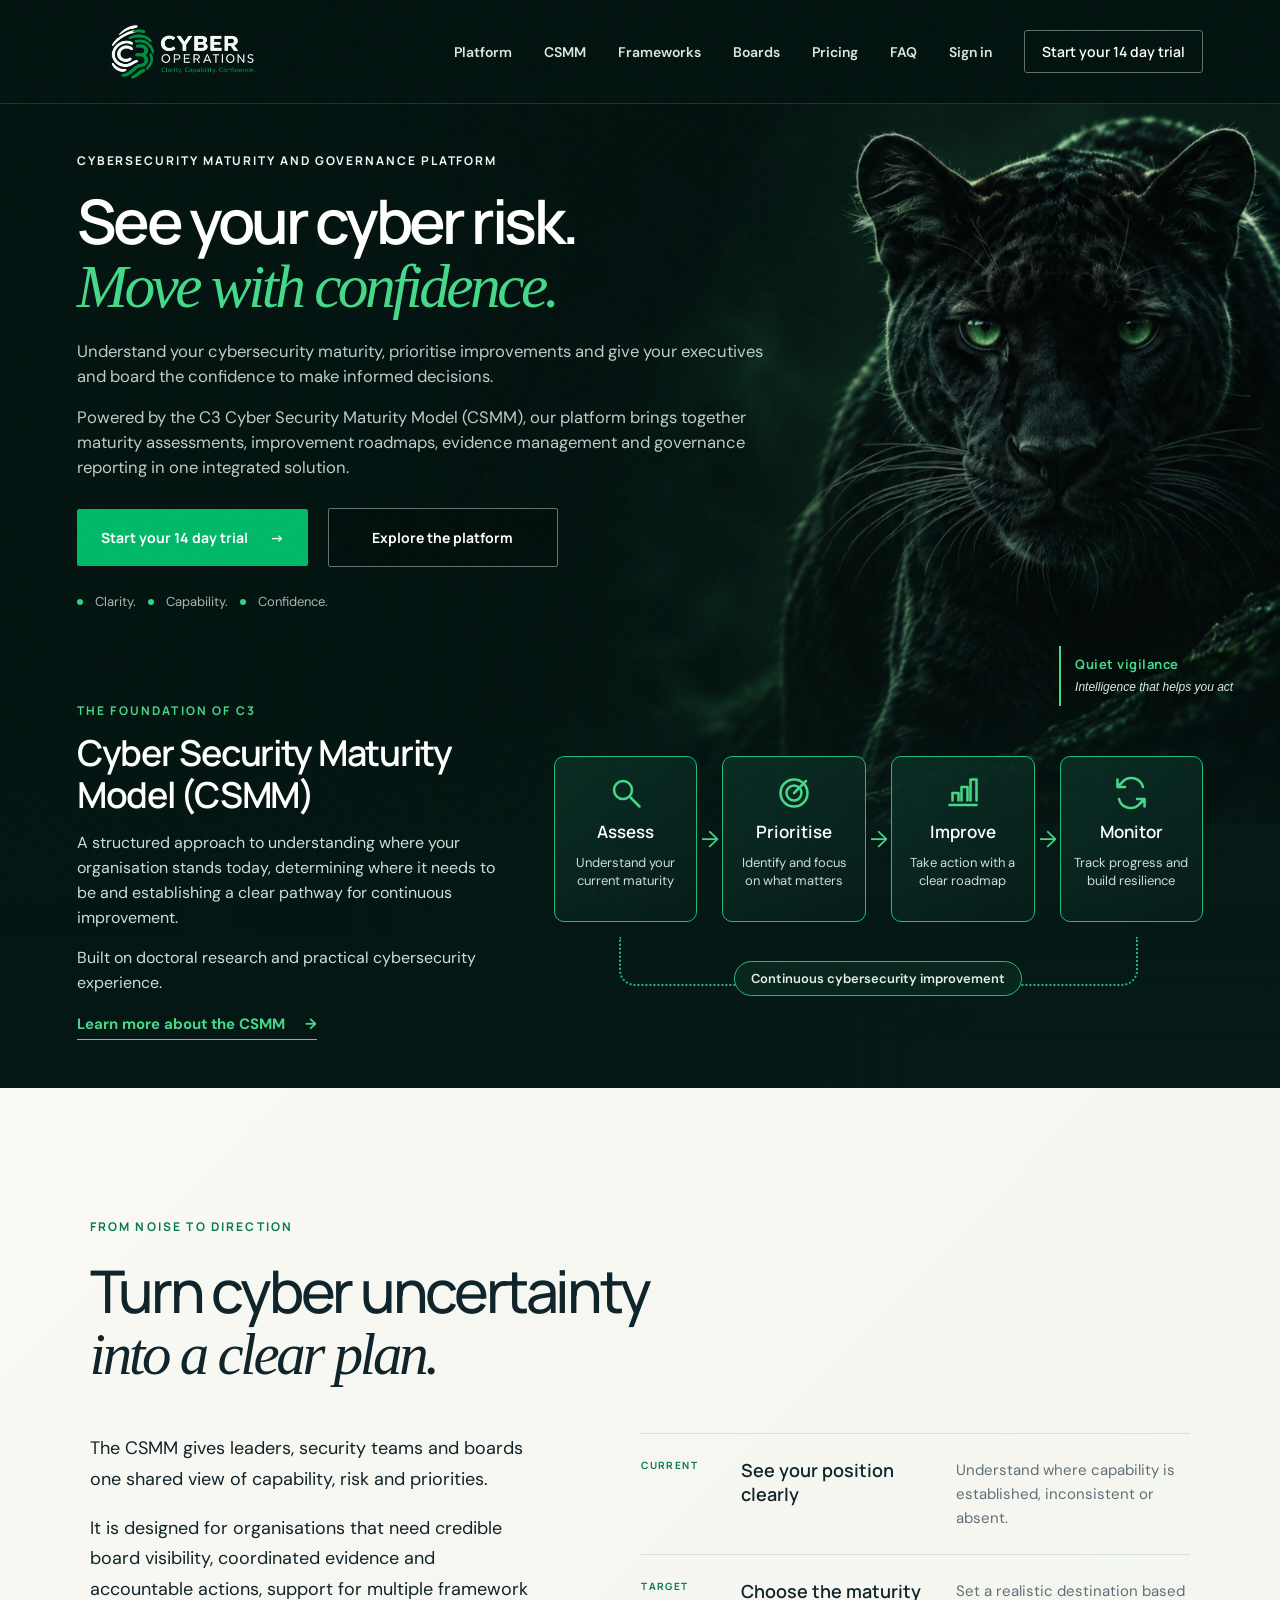
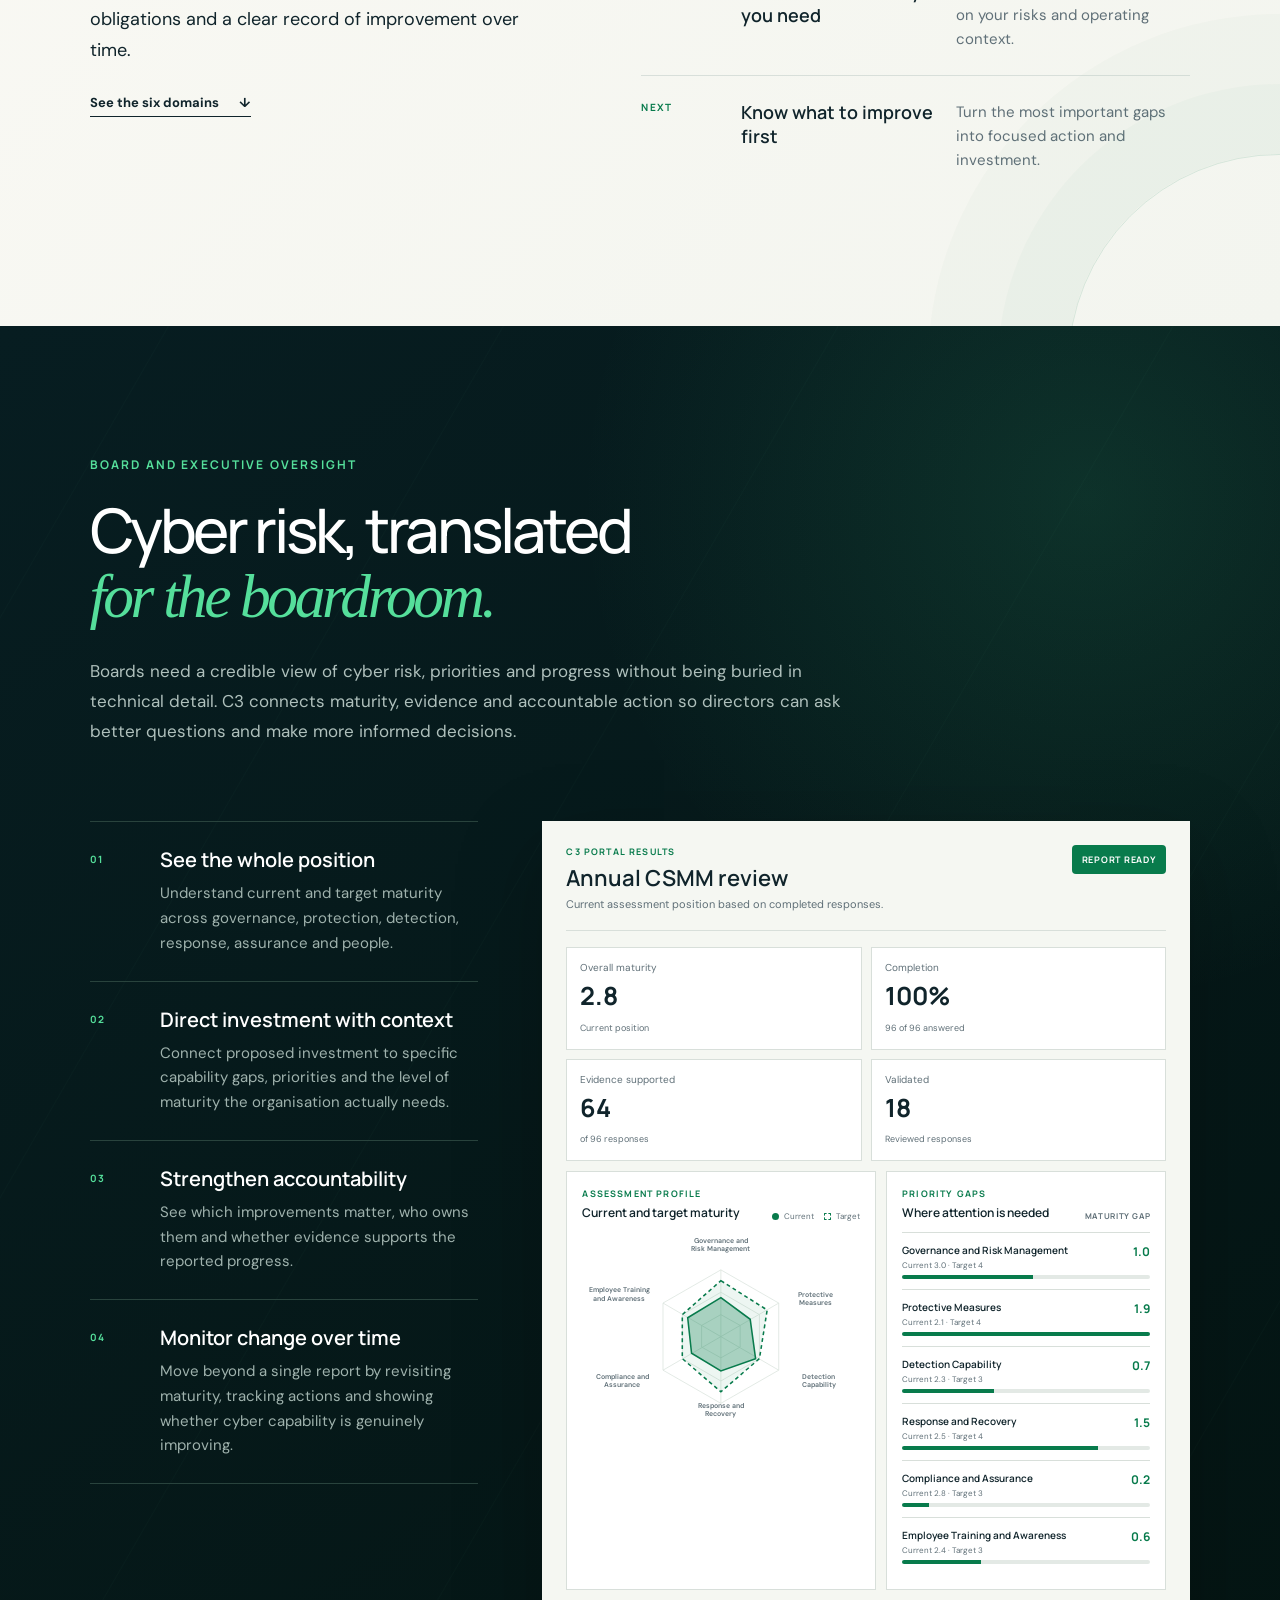
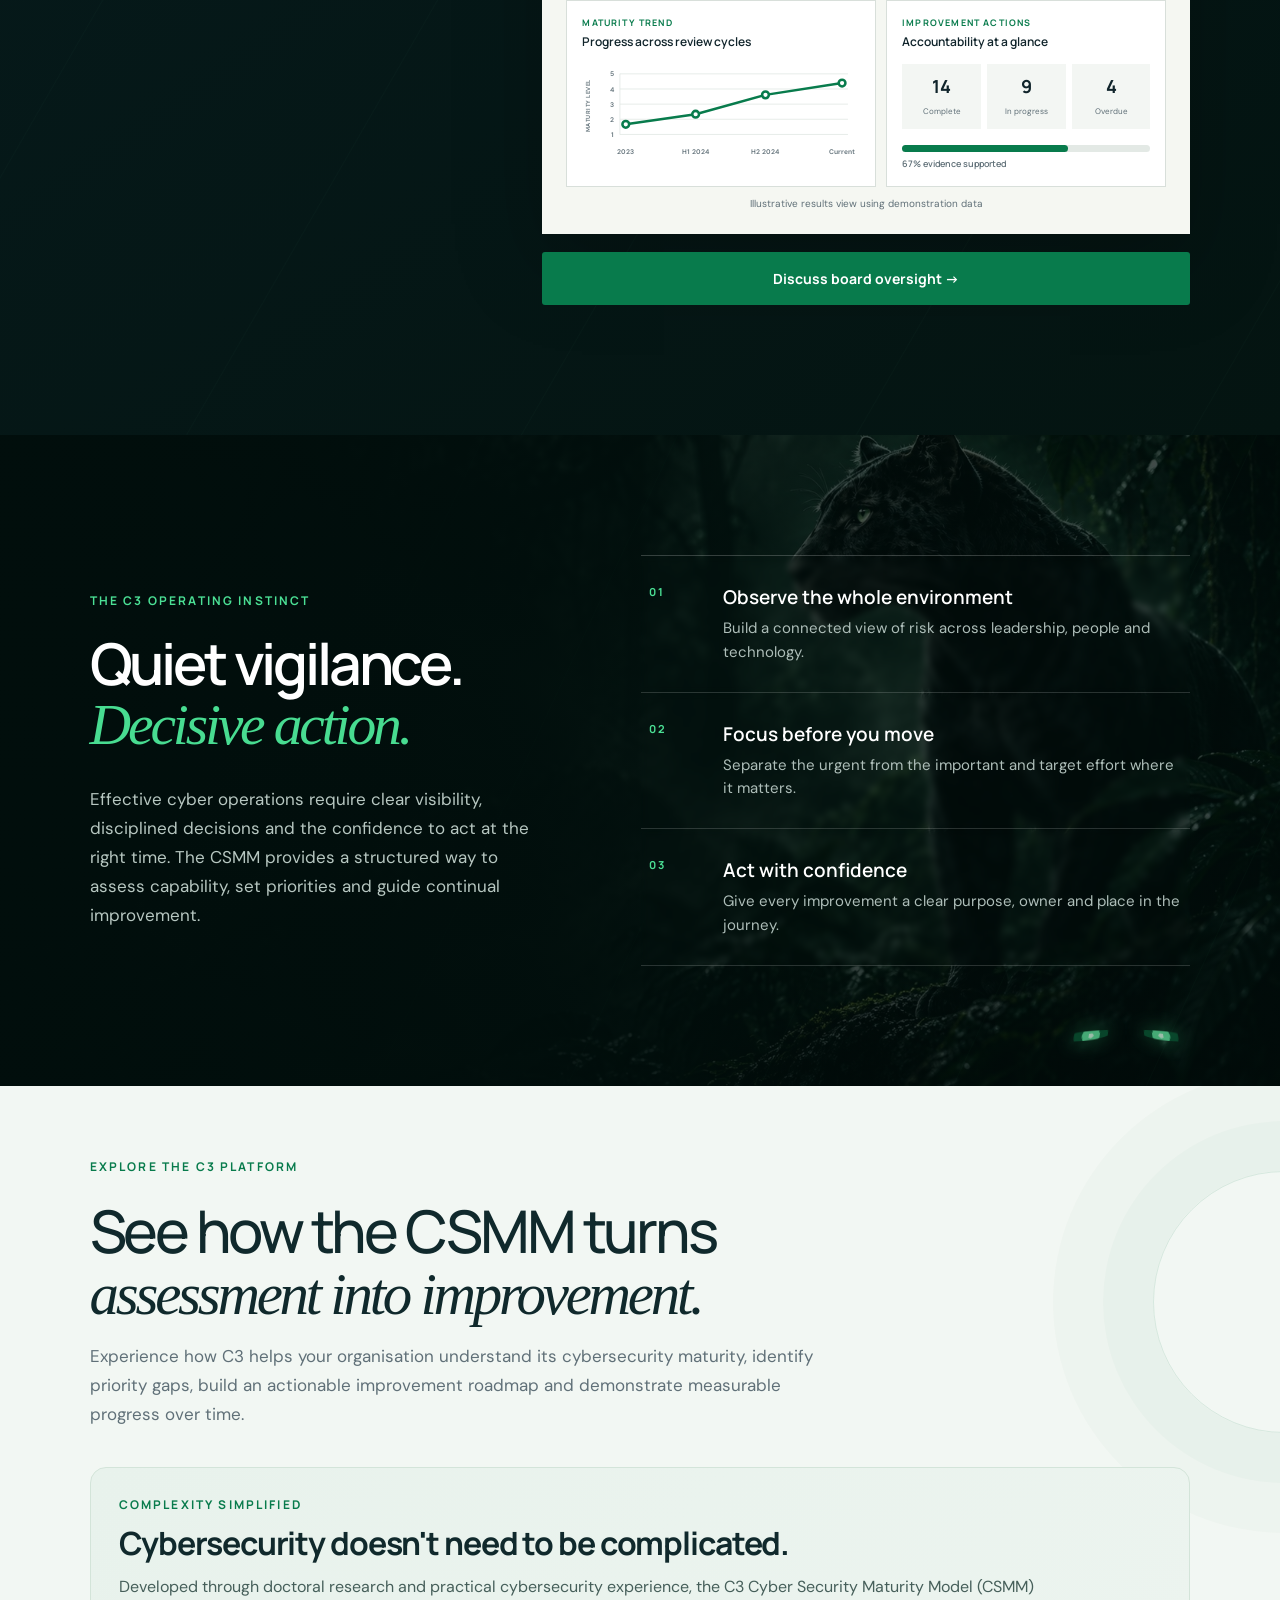
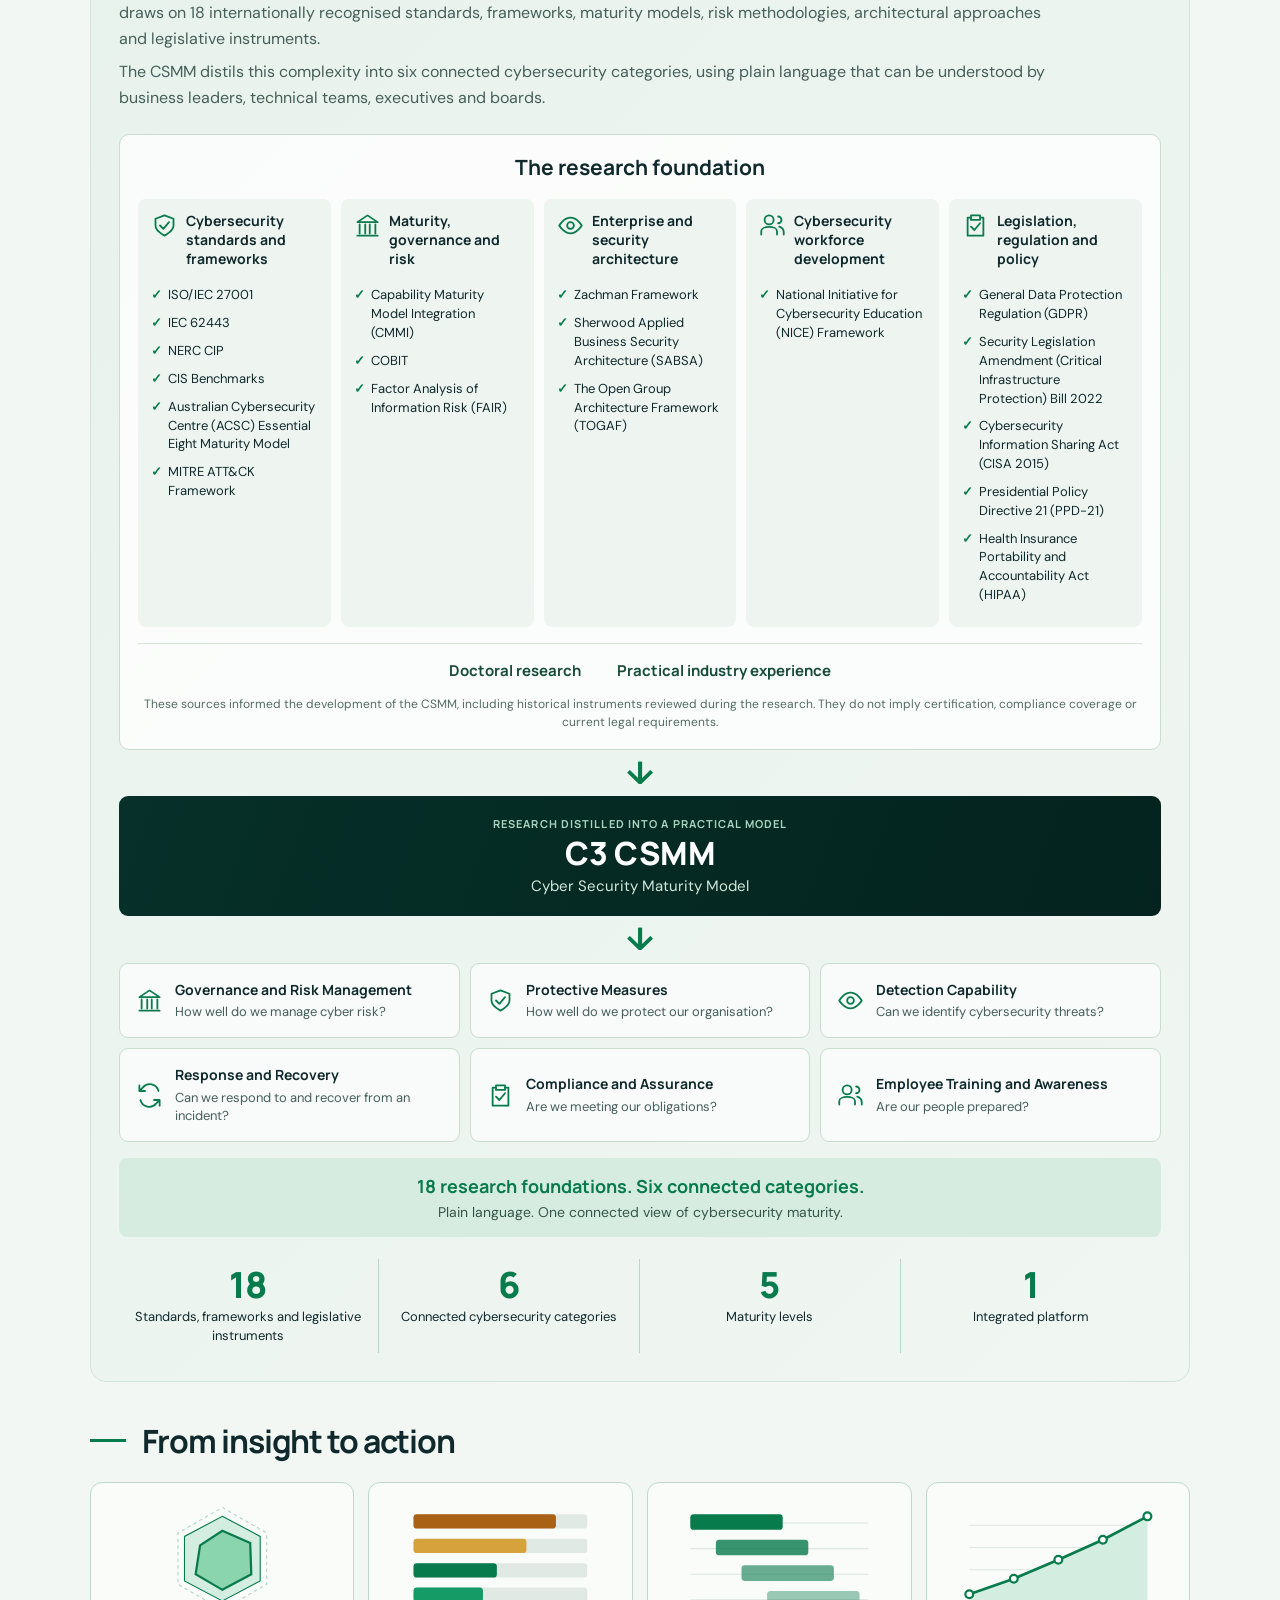
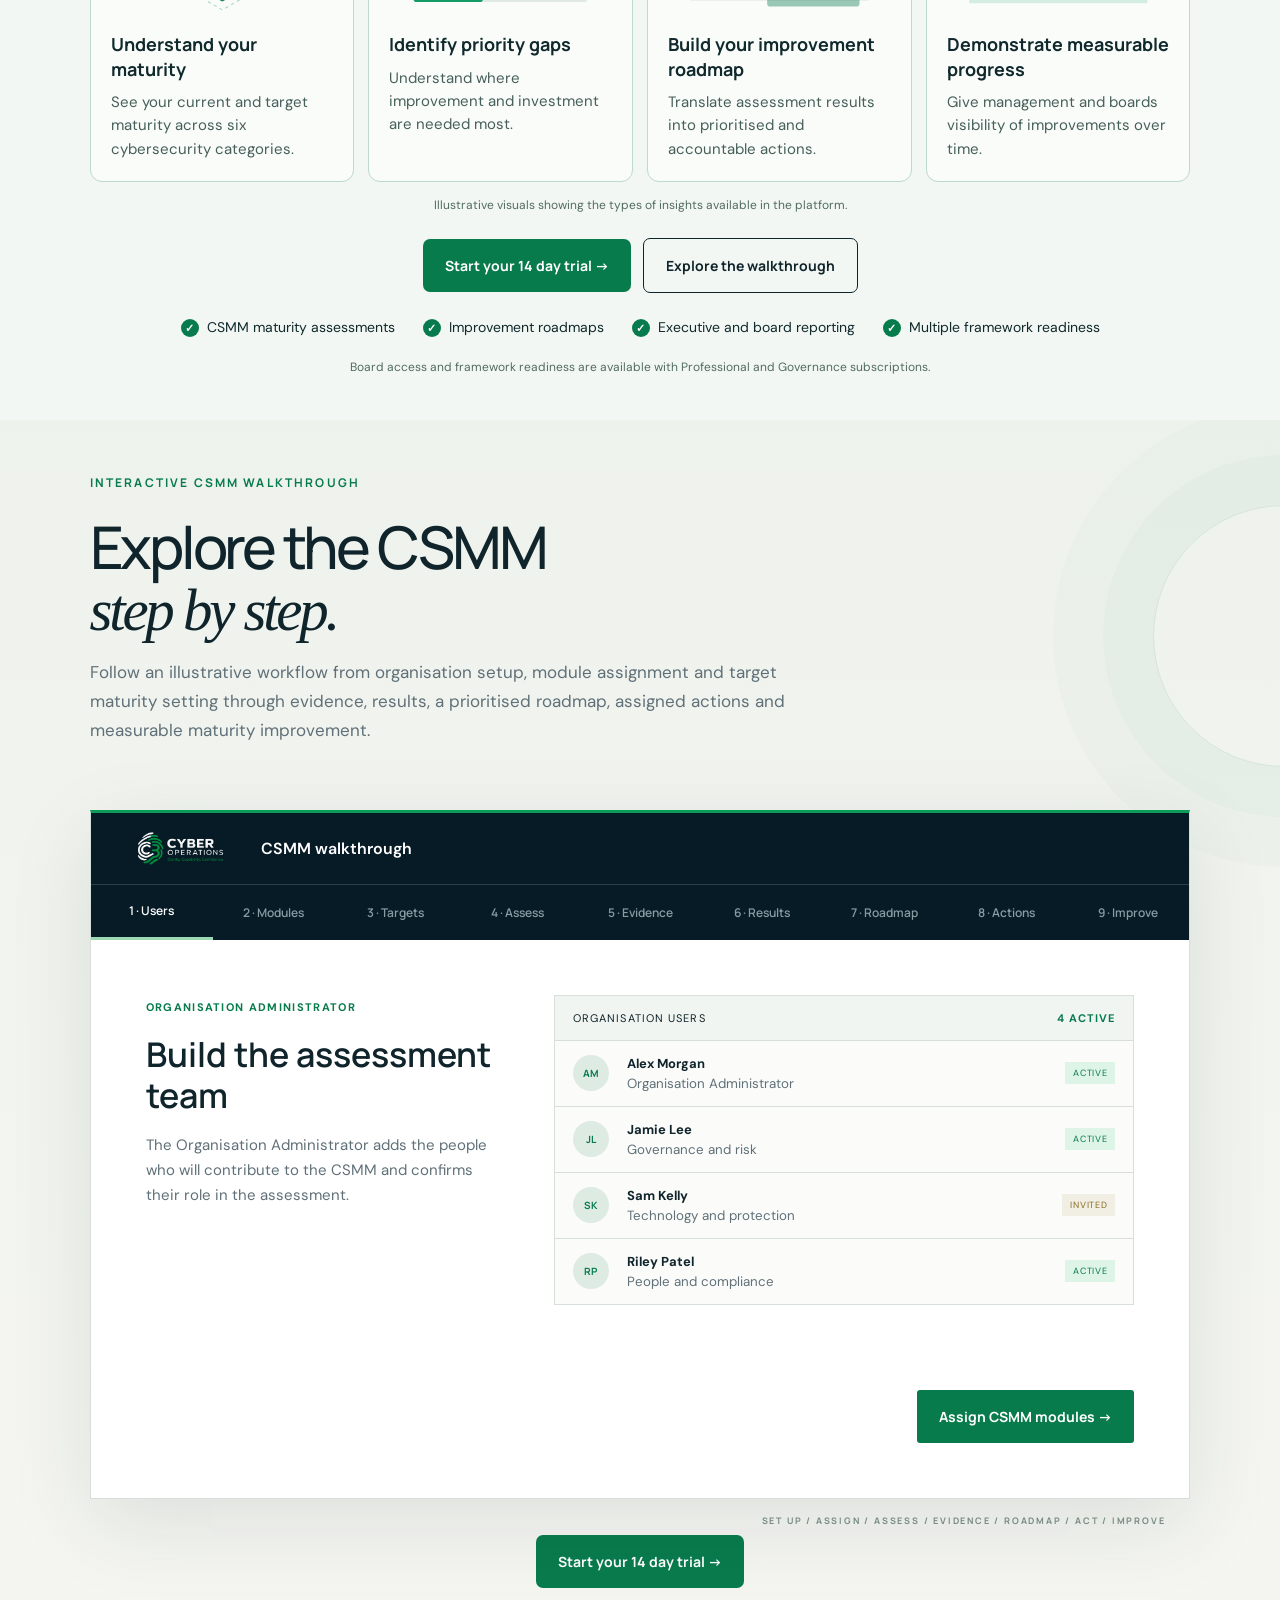
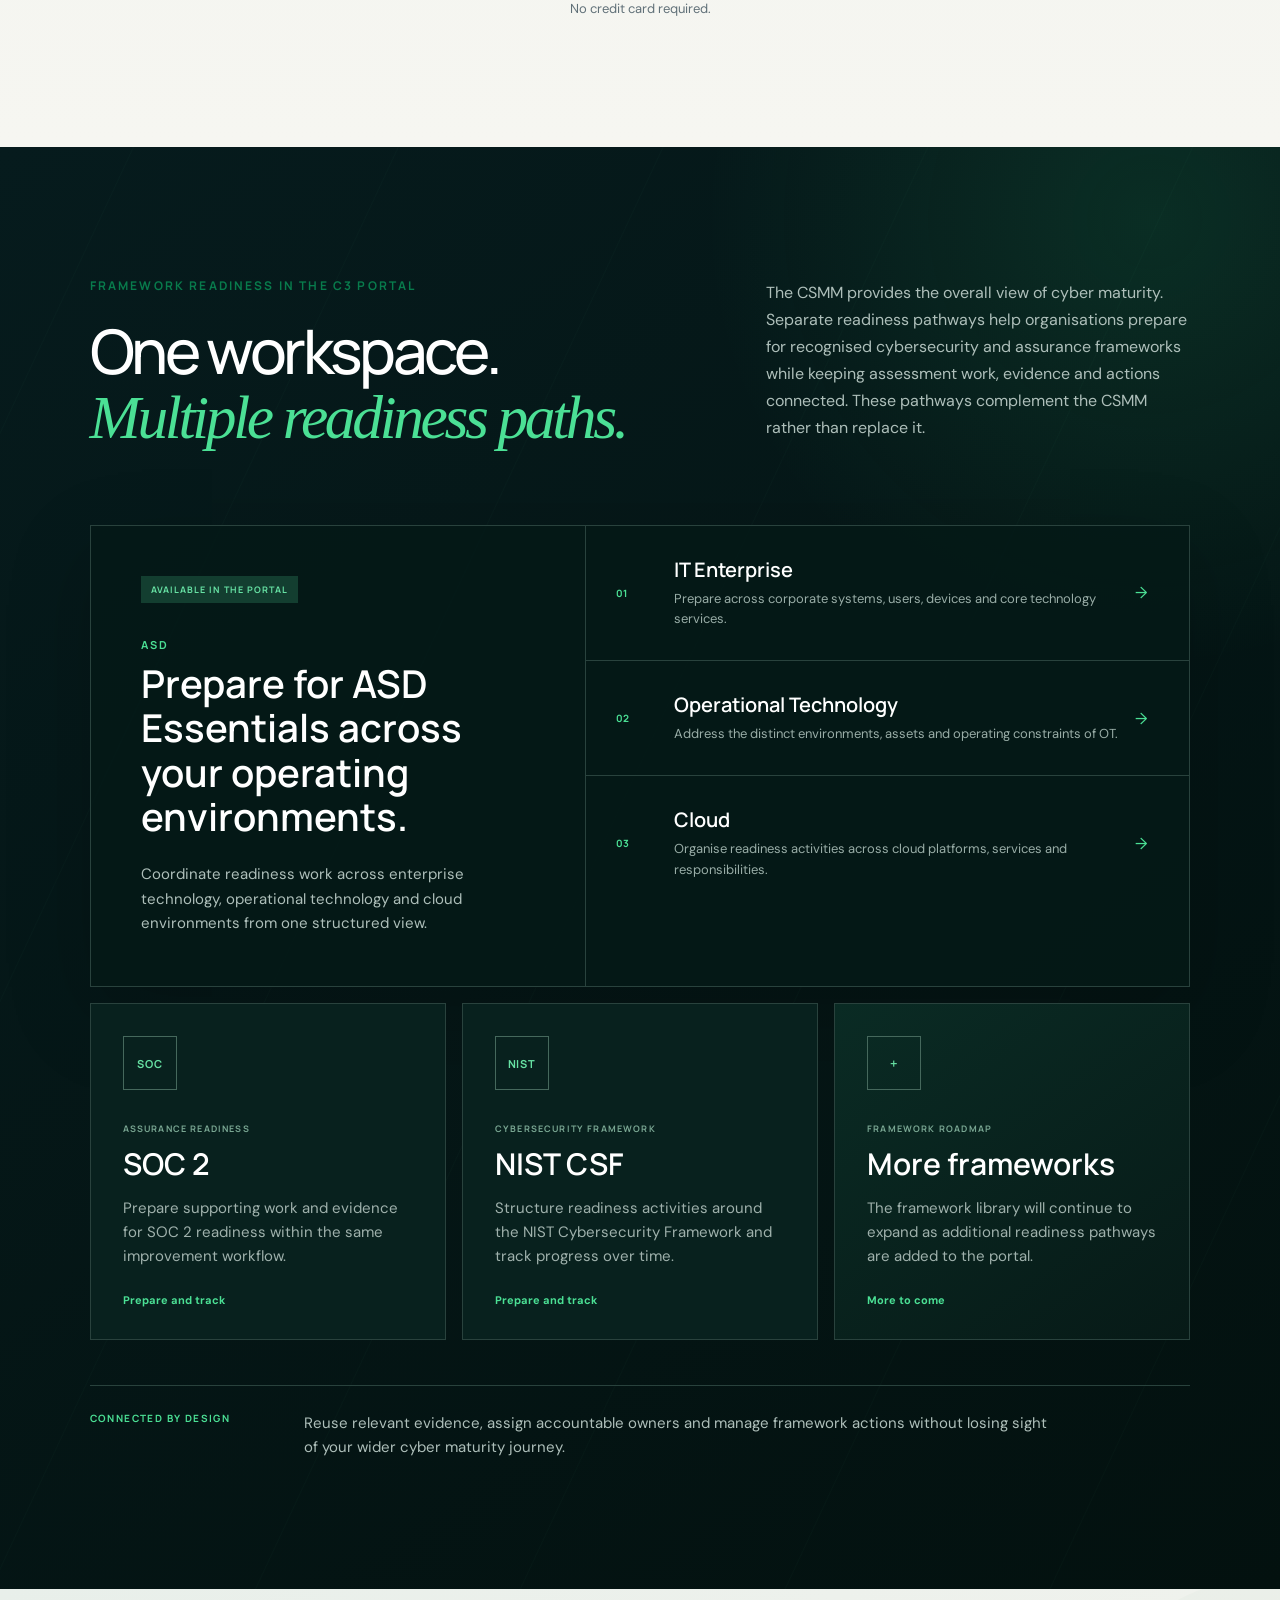
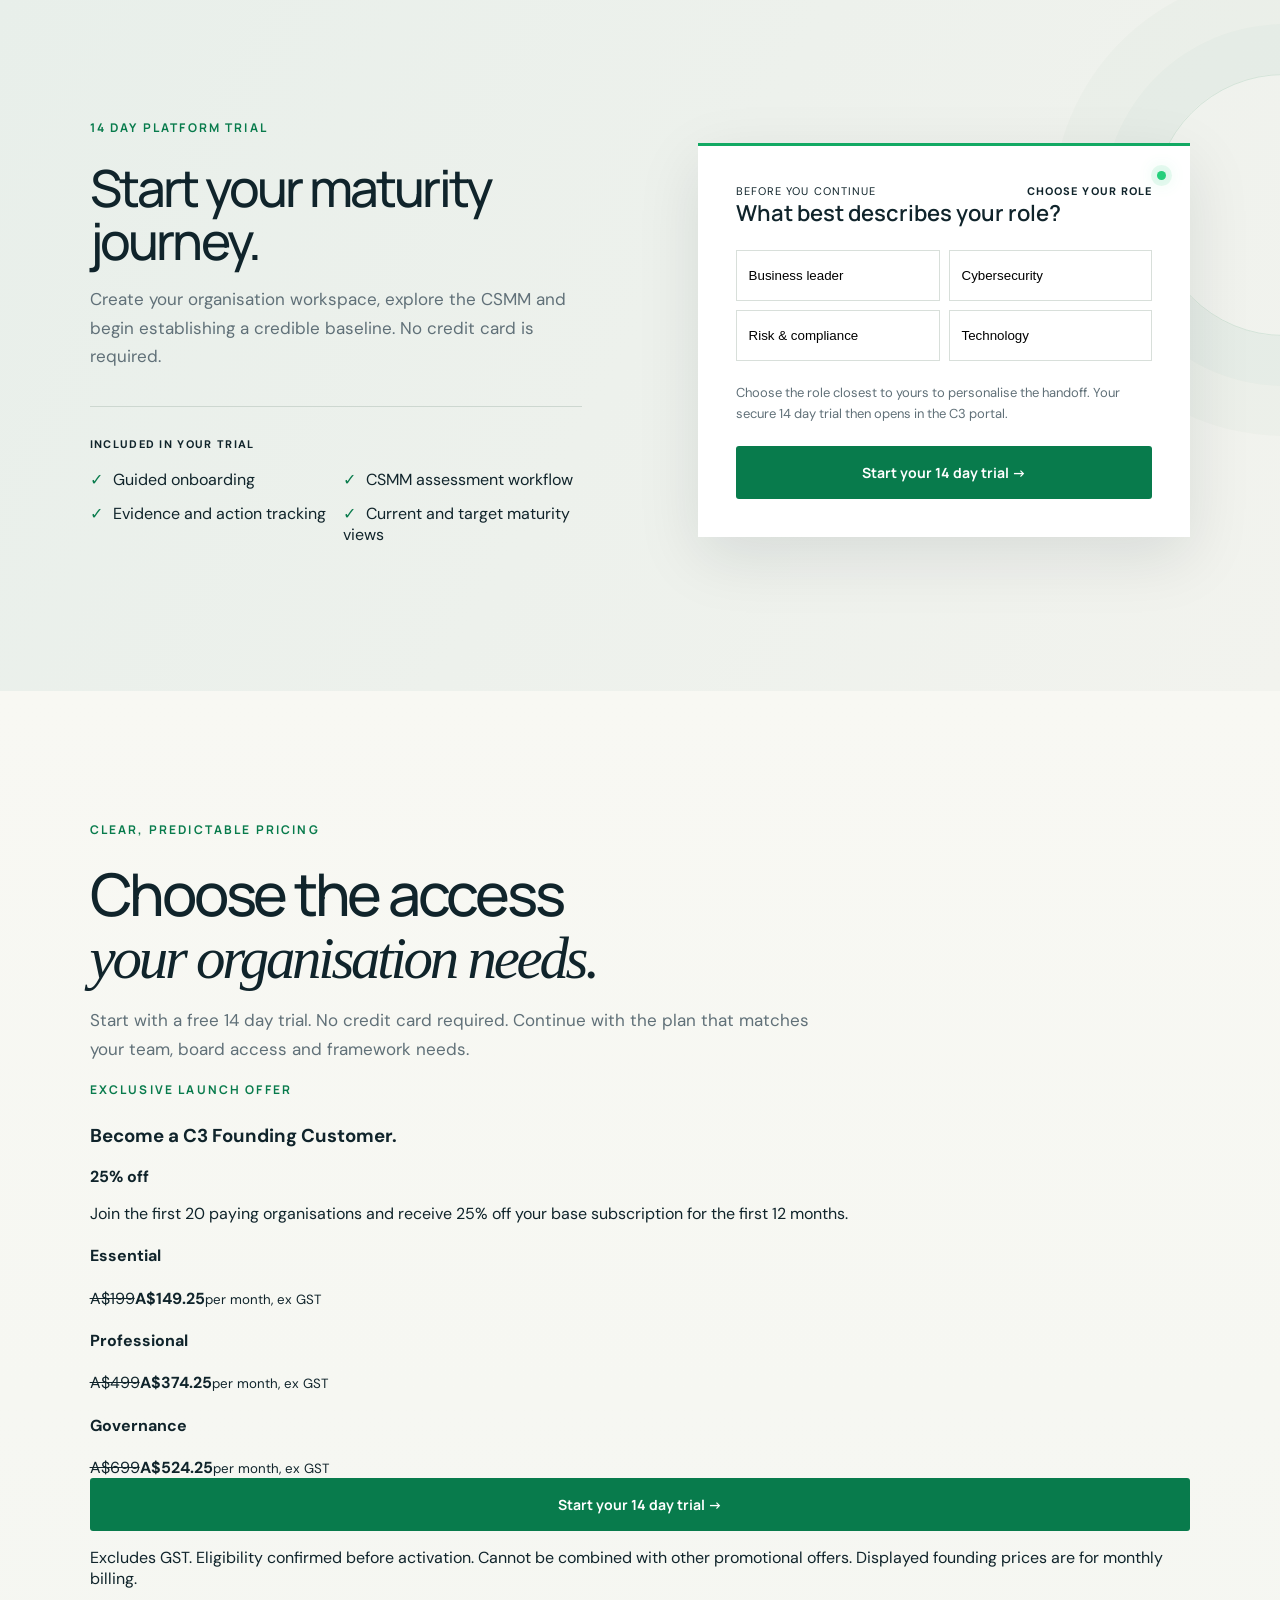
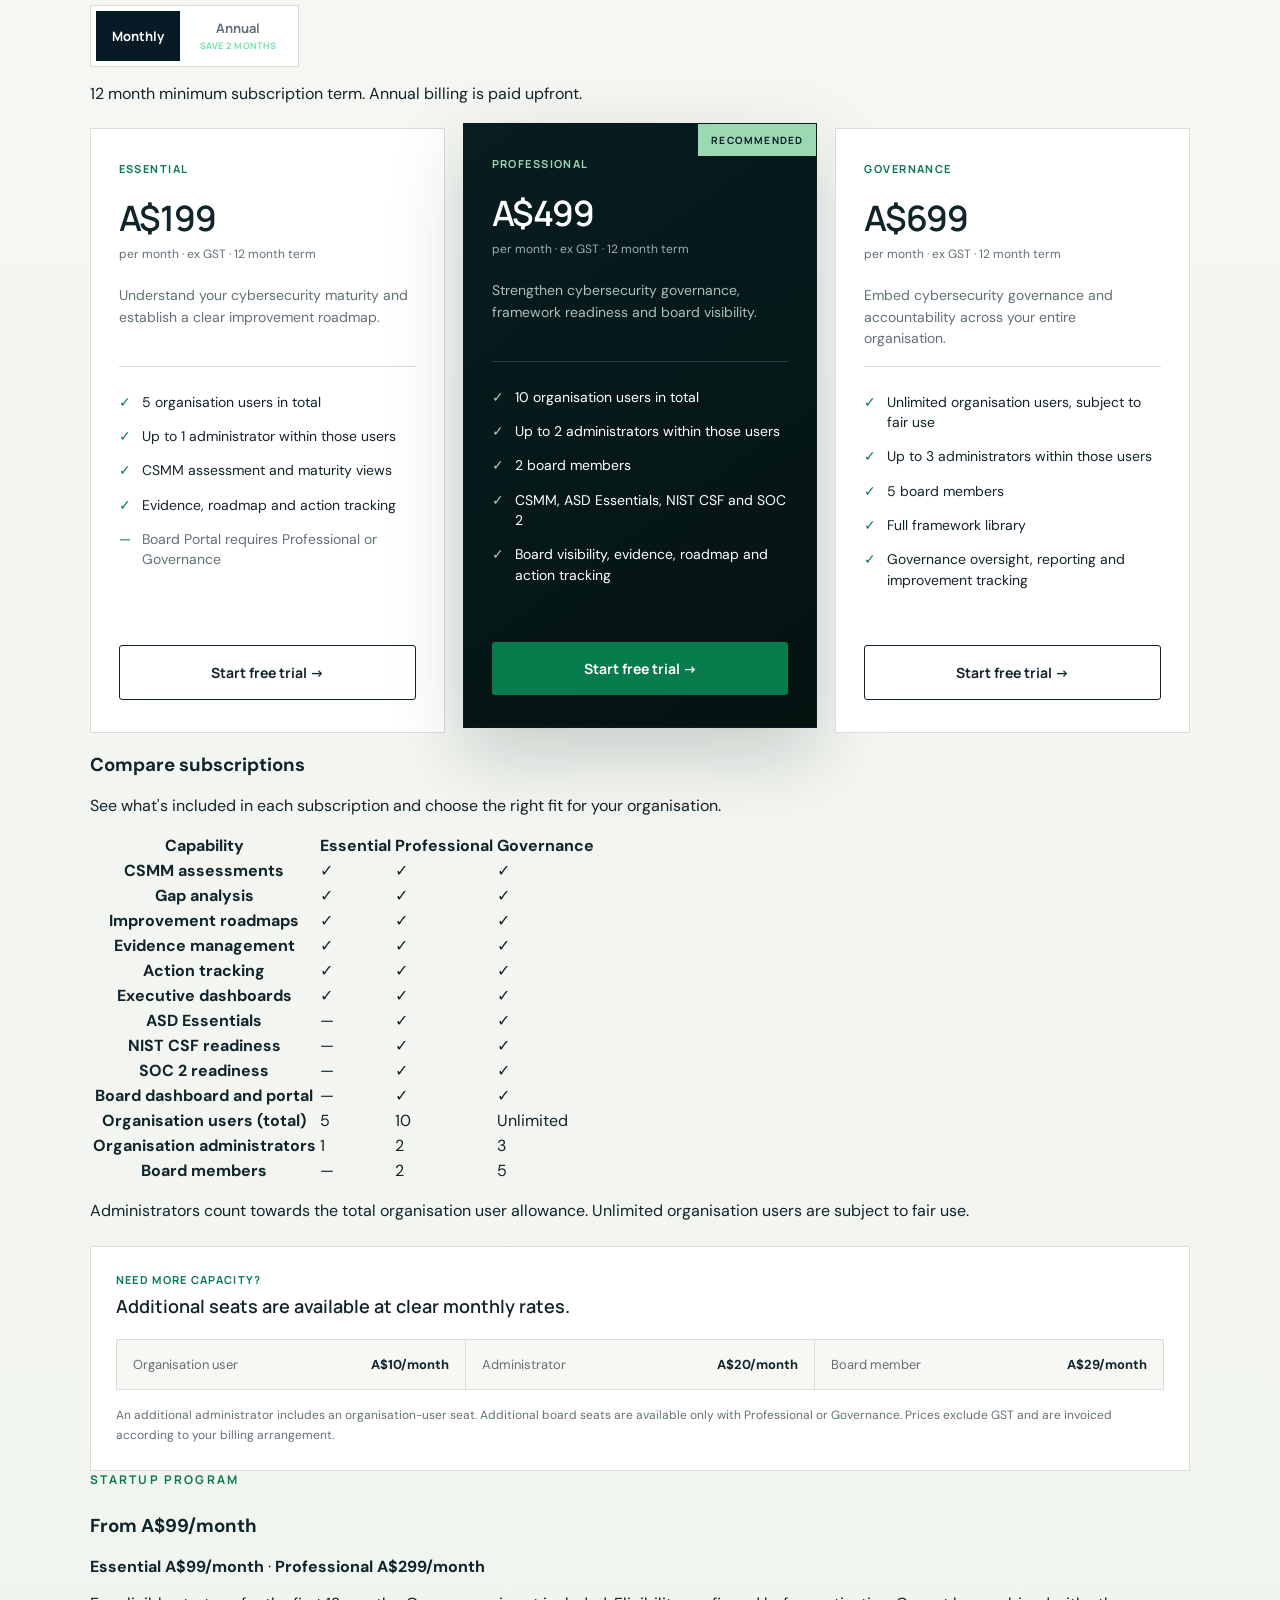
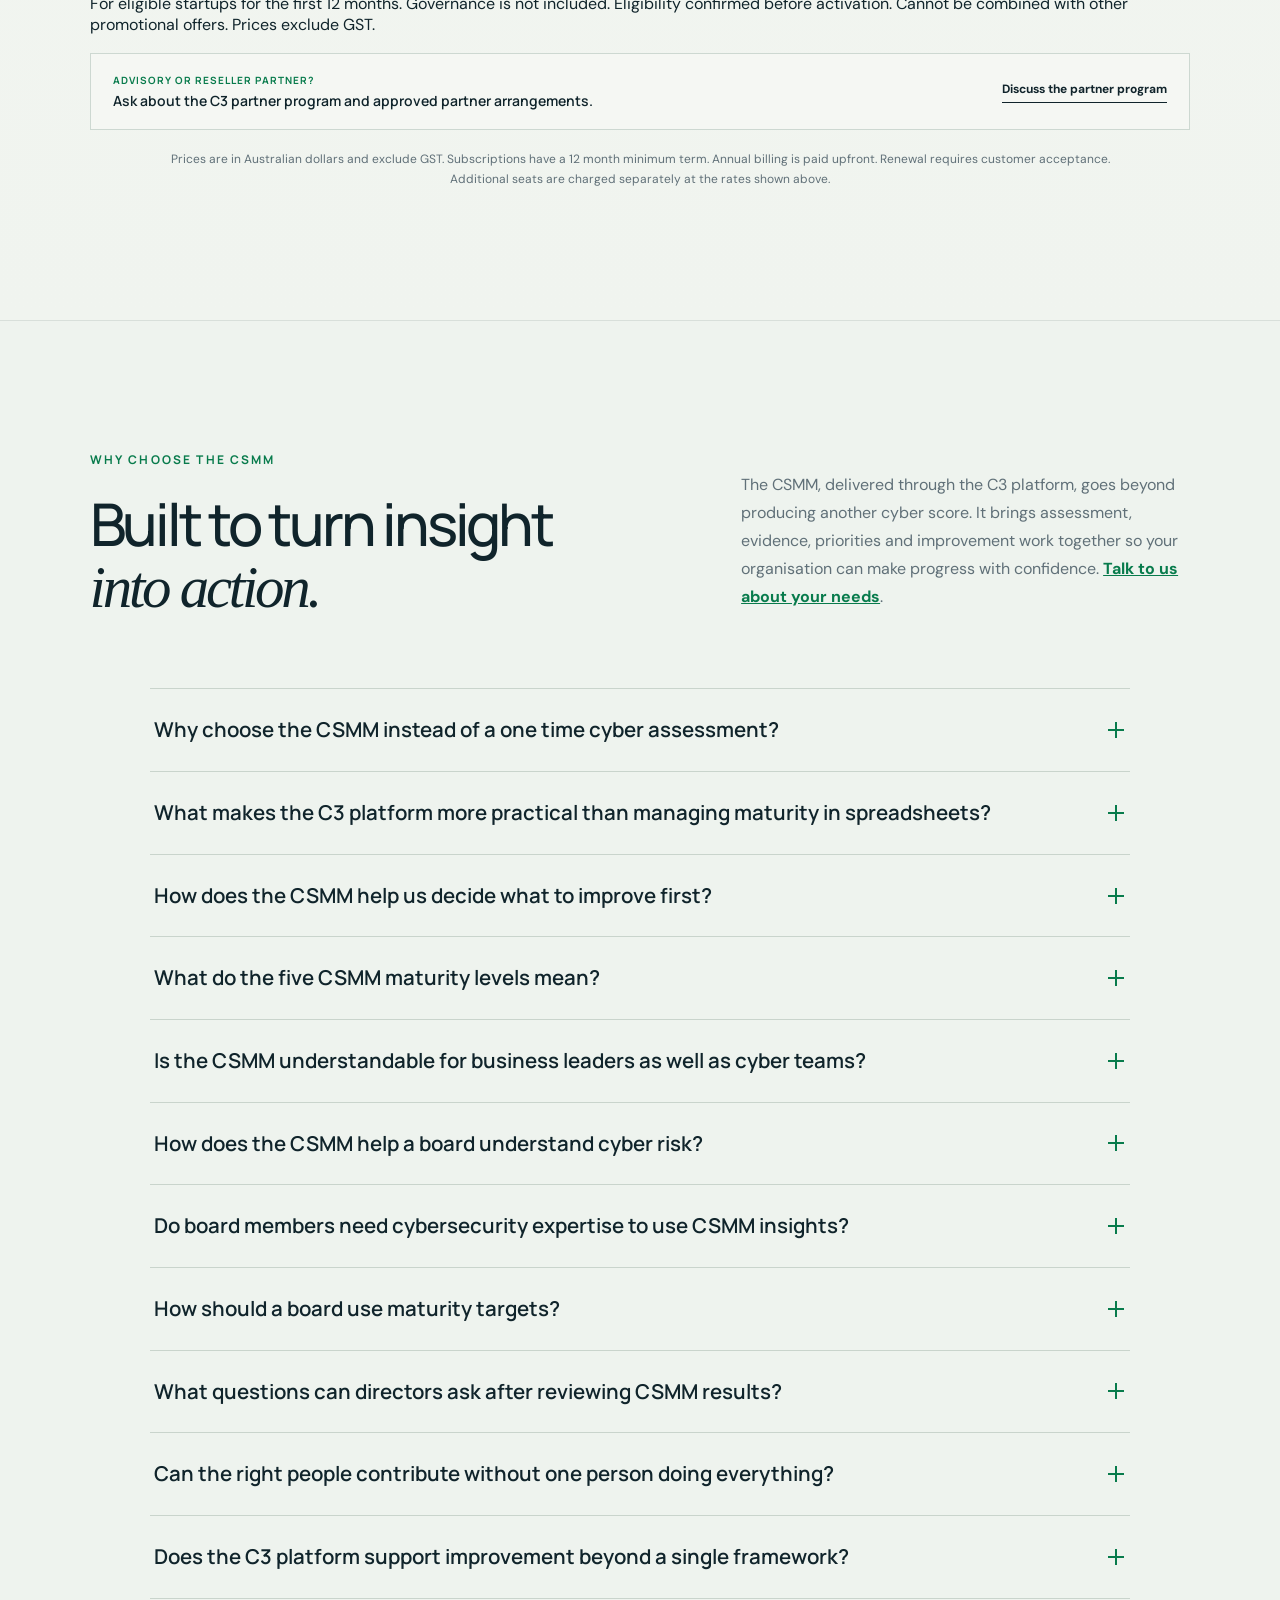
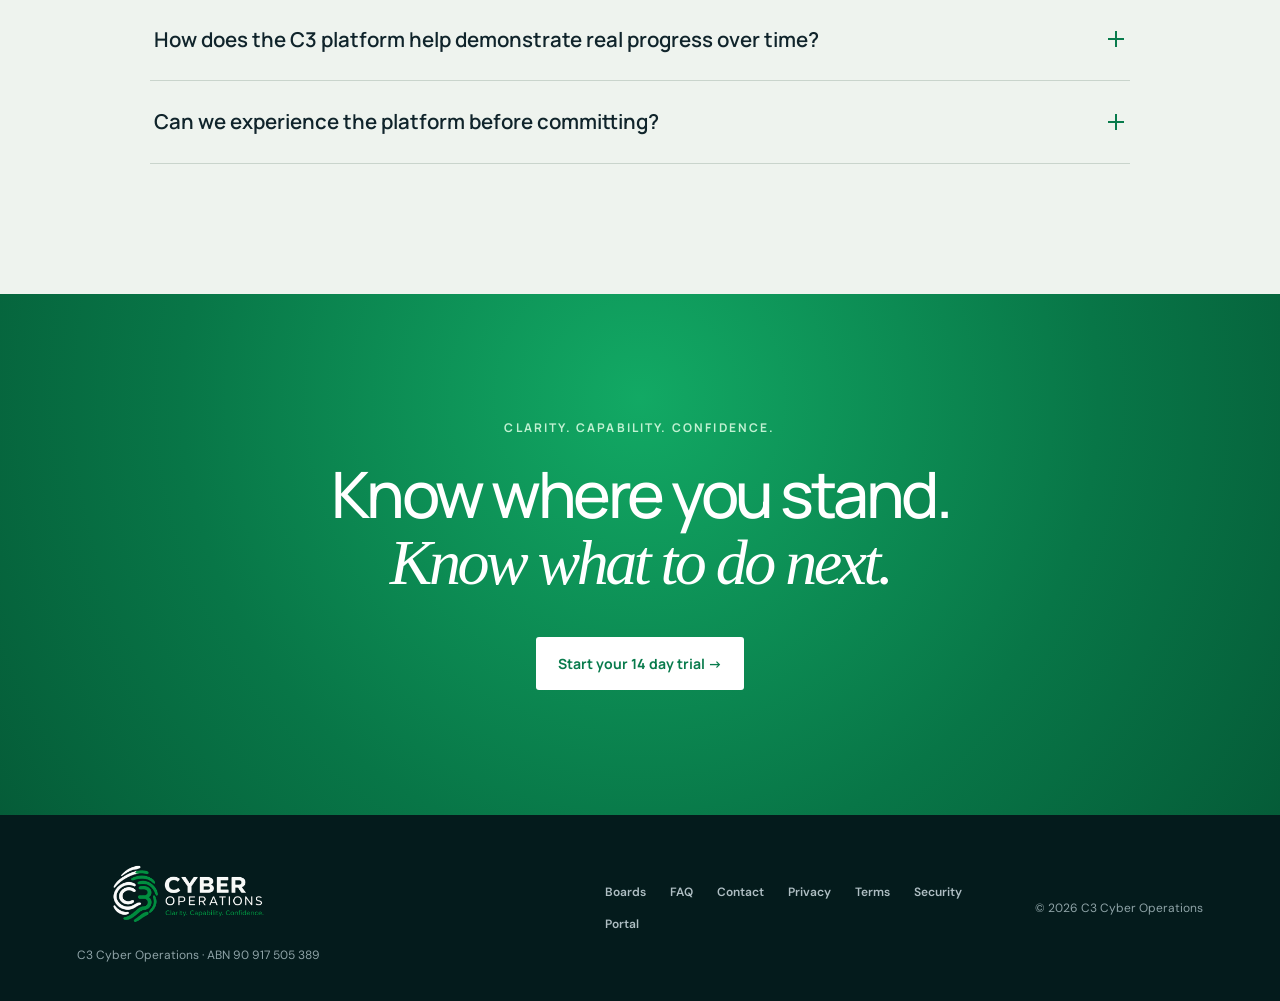
==== commit 4deeb8b4: "Implement approved launch pricing and subscription comparison" ====
--- a/index.html
+++ b/index.html
@@ -8,7 +8,7 @@
   <link rel="preconnect" href="https://fonts.googleapis.com">
   <link rel="preconnect" href="https://fonts.gstatic.com" crossorigin>
   <link href="https://fonts.googleapis.com/css2?family=DM+Sans:wght@400;500;600;700&family=Manrope:wght@400;500;600;700;800&display=swap" rel="stylesheet">
-  <link rel="stylesheet" href="styles.css?v=marketing-launch-5">
+  <link rel="stylesheet" href="styles.css?v=marketing-launch-6">
 </head>
 <body>
   <div class="grain" aria-hidden="true"></div>
@@ -355,23 +355,24 @@
         <div class="section-intro">
           <p class="eyebrow">Clear, predictable pricing</p>
           <h2 id="pricing-title">Choose the access<br><em>your organisation needs.</em></h2>
-          <p>Start with a free 14 day trial. Continue with the plan that matches your team, board access and framework needs.</p>
-        </div>
-        <div class="billing-toggle" role="group" aria-label="Show subscription prices by billing frequency">
-          <button type="button" data-billing="monthly" aria-pressed="false">Monthly</button>
-          <button type="button" data-billing="annual" aria-pressed="true">Annual <span>Save 2 months</span></button>
-        </div>
-      </div>
-
-      <div class="trial-offer reveal">
-        <div><span>14 day trial</span><strong>Explore the CSMM workflow, evidence, actions and maturity views.</strong><small>No credit card required.</small></div>
-        <a class="button" href="https://portal.c3cyber.com.au/register">Start your free trial</a>
-      </div>
+          <p>Start with a free 14 day trial. No credit card required. Continue with the plan that matches your team, board access and framework needs.</p>
+        </div>
+      </div>
+
+      <div class="founding-launch reveal" aria-labelledby="founding-title">
+        <div class="founding-copy"><p class="eyebrow">Exclusive launch offer</p><h3 id="founding-title">Become a C3 Founding Customer.</h3><strong class="founding-discount">25% off</strong><p>Join the first 20 paying organisations and receive 25% off your base subscription for the first 12 months.</p></div>
+        <div class="founding-details"><div class="founding-prices"><article><h4>Essential</h4><del>A$199</del><strong>A$149.25</strong><small>per month, ex GST</small></article><article><h4>Professional</h4><del>A$499</del><strong>A$374.25</strong><small>per month, ex GST</small></article><article><h4>Governance</h4><del>A$699</del><strong>A$524.25</strong><small>per month, ex GST</small></article></div><a class="button full" href="https://portal.c3cyber.com.au/register">Start your 14 day trial →</a><p>Excludes GST. Eligibility confirmed before activation. Cannot be combined with other promotional offers. Displayed founding prices are for monthly billing.</p></div>
+      </div>
+      <div class="pricing-toggle-row"><div class="billing-toggle" role="group" aria-label="Show subscription prices by billing frequency">
+          <button type="button" data-billing="monthly" aria-pressed="true">Monthly</button>
+          <button type="button" data-billing="annual" aria-pressed="false">Annual <span>Save 2 months</span></button>
+        </div></div>
+      <p class="pricing-commitment">12 month minimum subscription term. Annual billing is paid upfront.</p>
 
       <div class="pricing-grid pricing-tiers" aria-live="polite">
         <article class="price-card reveal">
-          <div><span>Essential</span><b class="plan-price" data-monthly="A$199" data-annual="A$1,990">A$1,990</b><small class="price-period">per year · ex GST · billed annually</small></div>
-          <p class="plan-purpose">Build a credible baseline with a focused team.</p>
+          <div><span>Essential</span><b class="plan-price" data-monthly="A$199" data-annual="A$1,990">A$199</b><small class="price-period">per month · ex GST · 12 month term</small></div>
+          <p class="plan-purpose">Understand your cybersecurity maturity and establish a clear improvement roadmap.</p>
           <ul>
             <li>5 organisation users in total</li>
             <li>Up to 1 administrator within those users</li>
@@ -379,13 +380,13 @@
             <li>Evidence, roadmap and action tracking</li>
             <li class="not-included">Board Portal requires Professional or Governance</li>
           </ul>
-          <a class="button secondary full" href="mailto:hello@c3cyber.com.au?subject=C3%20Essential%20subscription">Discuss Essential</a>
+          <a class="button secondary full" href="https://portal.c3cyber.com.au/register">Start free trial →</a>
         </article>
 
         <article class="price-card featured reveal">
-          <div class="ribbon">Most popular</div>
-          <div><span>Professional</span><b class="plan-price" data-monthly="A$499" data-annual="A$4,990">A$4,990</b><small class="price-period">per year · ex GST · billed annually</small></div>
-          <p class="plan-purpose">Coordinate operational, governance and framework work.</p>
+          <div class="ribbon">Recommended</div>
+          <div><span>Professional</span><b class="plan-price" data-monthly="A$499" data-annual="A$4,990">A$499</b><small class="price-period">per month · ex GST · 12 month term</small></div>
+          <p class="plan-purpose">Strengthen cybersecurity governance, framework readiness and board visibility.</p>
           <ul>
             <li>10 organisation users in total</li>
             <li>Up to 2 administrators within those users</li>
@@ -393,12 +394,12 @@
             <li>CSMM, ASD Essentials, NIST CSF and SOC 2</li>
             <li>Board visibility, evidence, roadmap and action tracking</li>
           </ul>
-          <a class="button full" href="mailto:hello@c3cyber.com.au?subject=C3%20Professional%20subscription">Discuss Professional</a>
+          <a class="button full" href="https://portal.c3cyber.com.au/register">Start free trial →</a>
         </article>
 
         <article class="price-card reveal">
-          <div><span>Governance</span><b class="plan-price" data-monthly="A$699" data-annual="A$6,990">A$6,990</b><small class="price-period">per year · ex GST · billed annually</small></div>
-          <p class="plan-purpose">Extend participation and board oversight across the organisation.</p>
+          <div><span>Governance</span><b class="plan-price" data-monthly="A$699" data-annual="A$6,990">A$699</b><small class="price-period">per month · ex GST · 12 month term</small></div>
+          <p class="plan-purpose">Embed cybersecurity governance and accountability across your entire organisation.</p>
           <ul>
             <li>Unlimited organisation users, subject to fair use</li>
             <li>Up to 3 administrators within those users</li>
@@ -406,24 +407,23 @@
             <li>Full framework library</li>
             <li>Governance oversight, reporting and improvement tracking</li>
           </ul>
-          <a class="button secondary full" href="mailto:hello@c3cyber.com.au?subject=C3%20Governance%20subscription">Discuss Governance</a>
+          <a class="button secondary full" href="https://portal.c3cyber.com.au/register">Start free trial →</a>
         </article>
       </div>
 
+      <div class="subscription-compare reveal"><div class="compare-heading"><h3>Compare subscriptions</h3><p>See what's included in each subscription and choose the right fit for your organisation.</p></div><div class="compare-scroll" tabindex="0" role="region" aria-label="Subscription comparison"><table><thead><tr><th scope="col">Capability</th><th scope="col">Essential</th><th scope="col">Professional</th><th scope="col">Governance</th></tr></thead><tbody><tr><th scope="row">CSMM assessments</th><td><span class="included-check" aria-label="Included">✓</span></td><td><span class="included-check" aria-label="Included">✓</span></td><td><span class="included-check" aria-label="Included">✓</span></td></tr><tr><th scope="row">Gap analysis</th><td><span class="included-check" aria-label="Included">✓</span></td><td><span class="included-check" aria-label="Included">✓</span></td><td><span class="included-check" aria-label="Included">✓</span></td></tr><tr><th scope="row">Improvement roadmaps</th><td><span class="included-check" aria-label="Included">✓</span></td><td><span class="included-check" aria-label="Included">✓</span></td><td><span class="included-check" aria-label="Included">✓</span></td></tr><tr><th scope="row">Evidence management</th><td><span class="included-check" aria-label="Included">✓</span></td><td><span class="included-check" aria-label="Included">✓</span></td><td><span class="included-check" aria-label="Included">✓</span></td></tr><tr><th scope="row">Action tracking</th><td><span class="included-check" aria-label="Included">✓</span></td><td><span class="included-check" aria-label="Included">✓</span></td><td><span class="included-check" aria-label="Included">✓</span></td></tr><tr><th scope="row">Executive dashboards</th><td><span class="included-check" aria-label="Included">✓</span></td><td><span class="included-check" aria-label="Included">✓</span></td><td><span class="included-check" aria-label="Included">✓</span></td></tr><tr><th scope="row">ASD Essentials</th><td><span aria-label="Not included">—</span></td><td><span class="included-check" aria-label="Included">✓</span></td><td><span class="included-check" aria-label="Included">✓</span></td></tr><tr><th scope="row">NIST CSF readiness</th><td><span aria-label="Not included">—</span></td><td><span class="included-check" aria-label="Included">✓</span></td><td><span class="included-check" aria-label="Included">✓</span></td></tr><tr><th scope="row">SOC 2 readiness</th><td><span aria-label="Not included">—</span></td><td><span class="included-check" aria-label="Included">✓</span></td><td><span class="included-check" aria-label="Included">✓</span></td></tr><tr><th scope="row">Board dashboard and portal</th><td><span aria-label="Not included">—</span></td><td><span class="included-check" aria-label="Included">✓</span></td><td><span class="included-check" aria-label="Included">✓</span></td></tr><tr><th scope="row">Organisation users (total)</th><td>5</td><td>10</td><td>Unlimited</td></tr><tr><th scope="row">Organisation administrators</th><td>1</td><td>2</td><td>3</td></tr><tr><th scope="row">Board members</th><td>—</td><td>2</td><td>5</td></tr></tbody></table></div><p class="compare-note">Administrators count towards the total organisation user allowance. Unlimited organisation users are subject to fair use.</p></div>
+      <div class="pricing-extras">
       <div class="seat-pricing reveal">
         <div><span>Need more capacity?</span><strong>Additional seats are available at clear monthly rates.</strong></div>
         <dl><div><dt>Organisation user</dt><dd>A$10/month</dd></div><div><dt>Administrator</dt><dd>A$20/month</dd></div><div><dt>Board member</dt><dd>A$29/month</dd></div></dl>
         <p>An additional administrator includes an organisation-user seat. Additional board seats are available only with Professional or Governance. Prices exclude GST and are invoiced according to your billing arrangement.</p>
       </div>
 
-      <div class="eligible-offers reveal">
-        <div class="offer-intro"><p class="eyebrow">Eligible first-year offers</p><h3>Extra support for organisations getting started.</h3><p>Eligibility is confirmed by C3 before activation. Offers apply to the base subscription for the first 12 months and cannot be combined.</p></div>
-        <article><span>Startup pricing</span><strong>Essential A$99/month<br>Professional A$299/month</strong><p>Available for the first 12 months. Governance is not included in the startup offer.</p></article>
-        <article><span>Founding Customer</span><strong>25% off the base subscription</strong><p>Available for the first 12 months and limited to the first 20 paying organisations.</p></article>
+      <div class="startup-launch reveal"><p class="eyebrow">Startup Program</p><h3>From A$99/month</h3><p><strong>Essential A$99/month</strong> · <strong>Professional A$299/month</strong></p><p>For eligible startups for the first 12 months. Governance is not included. Eligibility confirmed before activation. Cannot be combined with other promotional offers. Prices exclude GST.</p></div>
       </div>
 
       <div class="partner-pricing-note reveal"><div><span>Advisory or reseller partner?</span><strong>Ask about the C3 partner program and approved partner arrangements.</strong></div><a class="text-link" href="mailto:hello@c3cyber.com.au?subject=C3%20partner%20program">Discuss the partner program</a></div>
-      <p class="pricing-note">Prices are in Australian dollars and exclude GST. Subscriptions have a 12 month minimum term. Annual billing is paid upfront. Subscriptions renew automatically until cancelled. Additional seats are charged separately at the rates shown above.</p>
+      <p class="pricing-note">Prices are in Australian dollars and exclude GST. Subscriptions have a 12 month minimum term. Annual billing is paid upfront. Renewal requires customer acceptance. Additional seats are charged separately at the rates shown above.</p>
     </section>
 
     <section class="section faq" id="faq" aria-labelledby="faq-title">
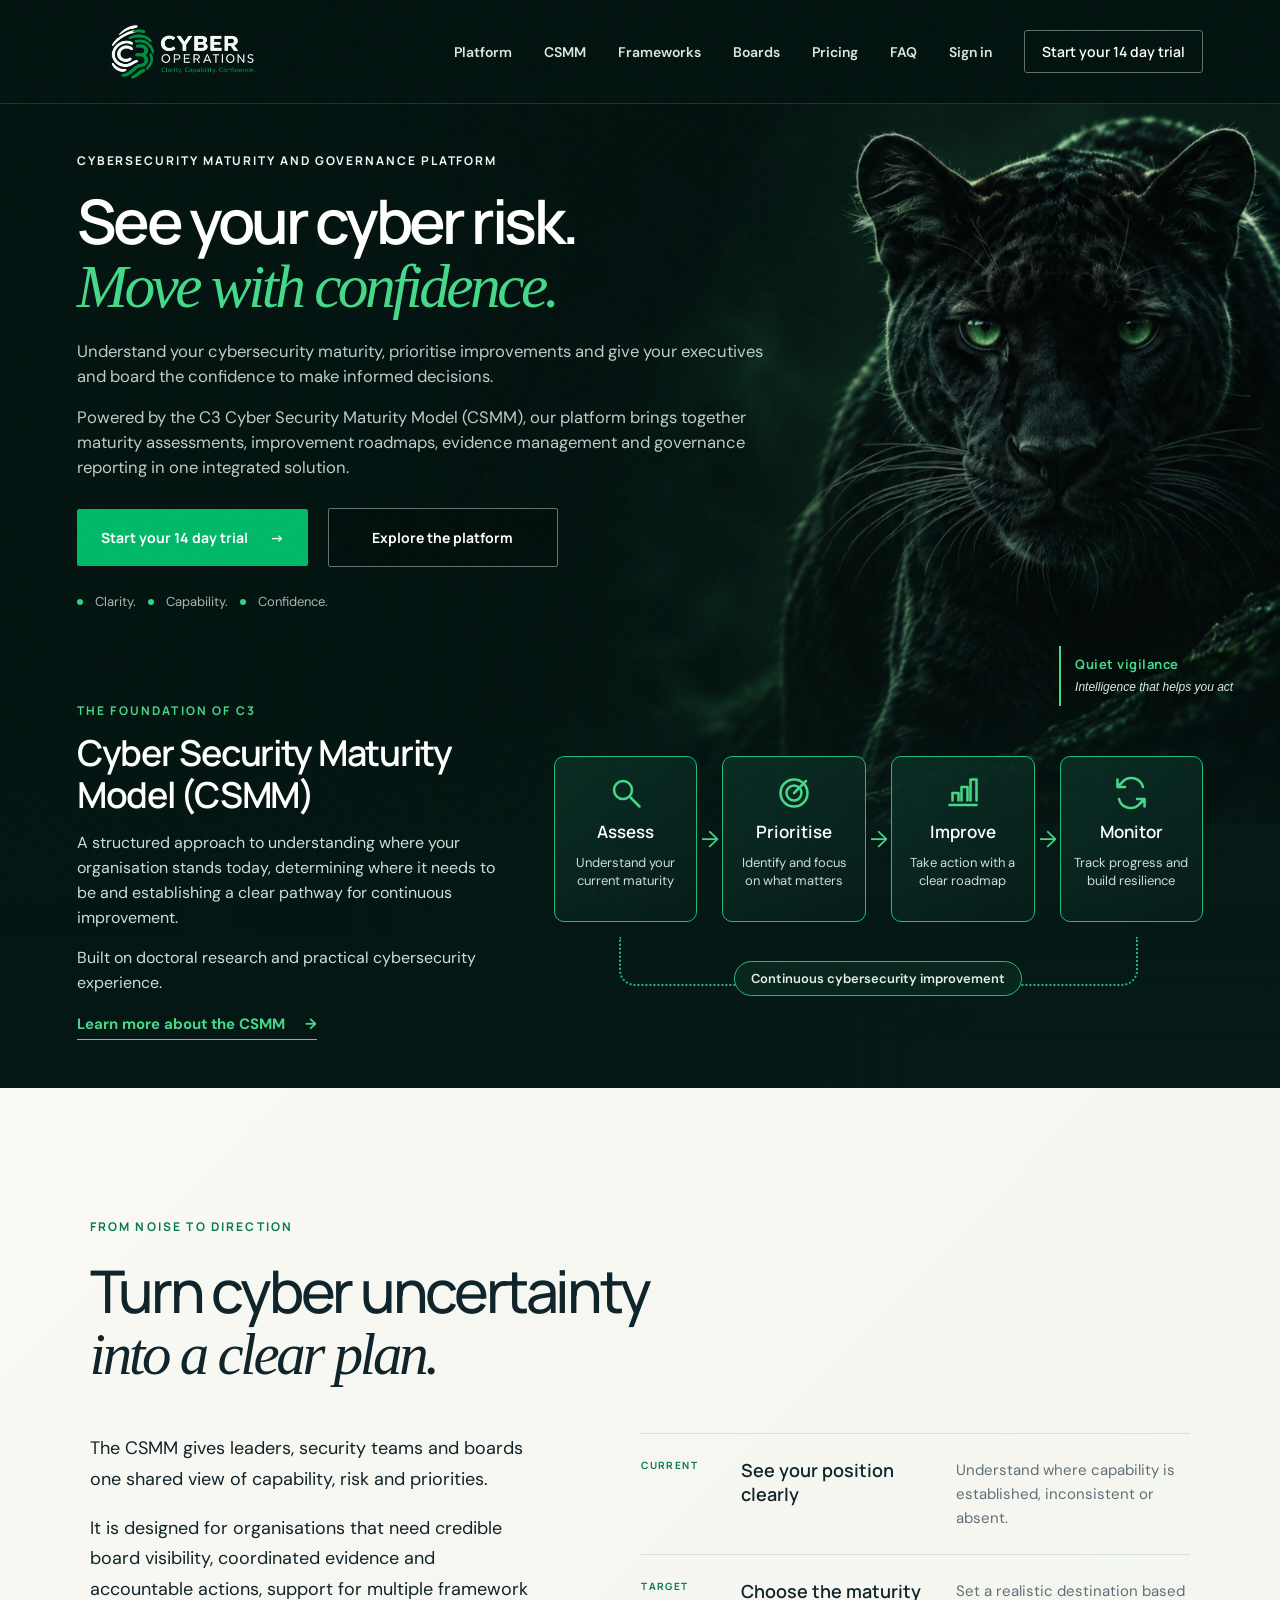
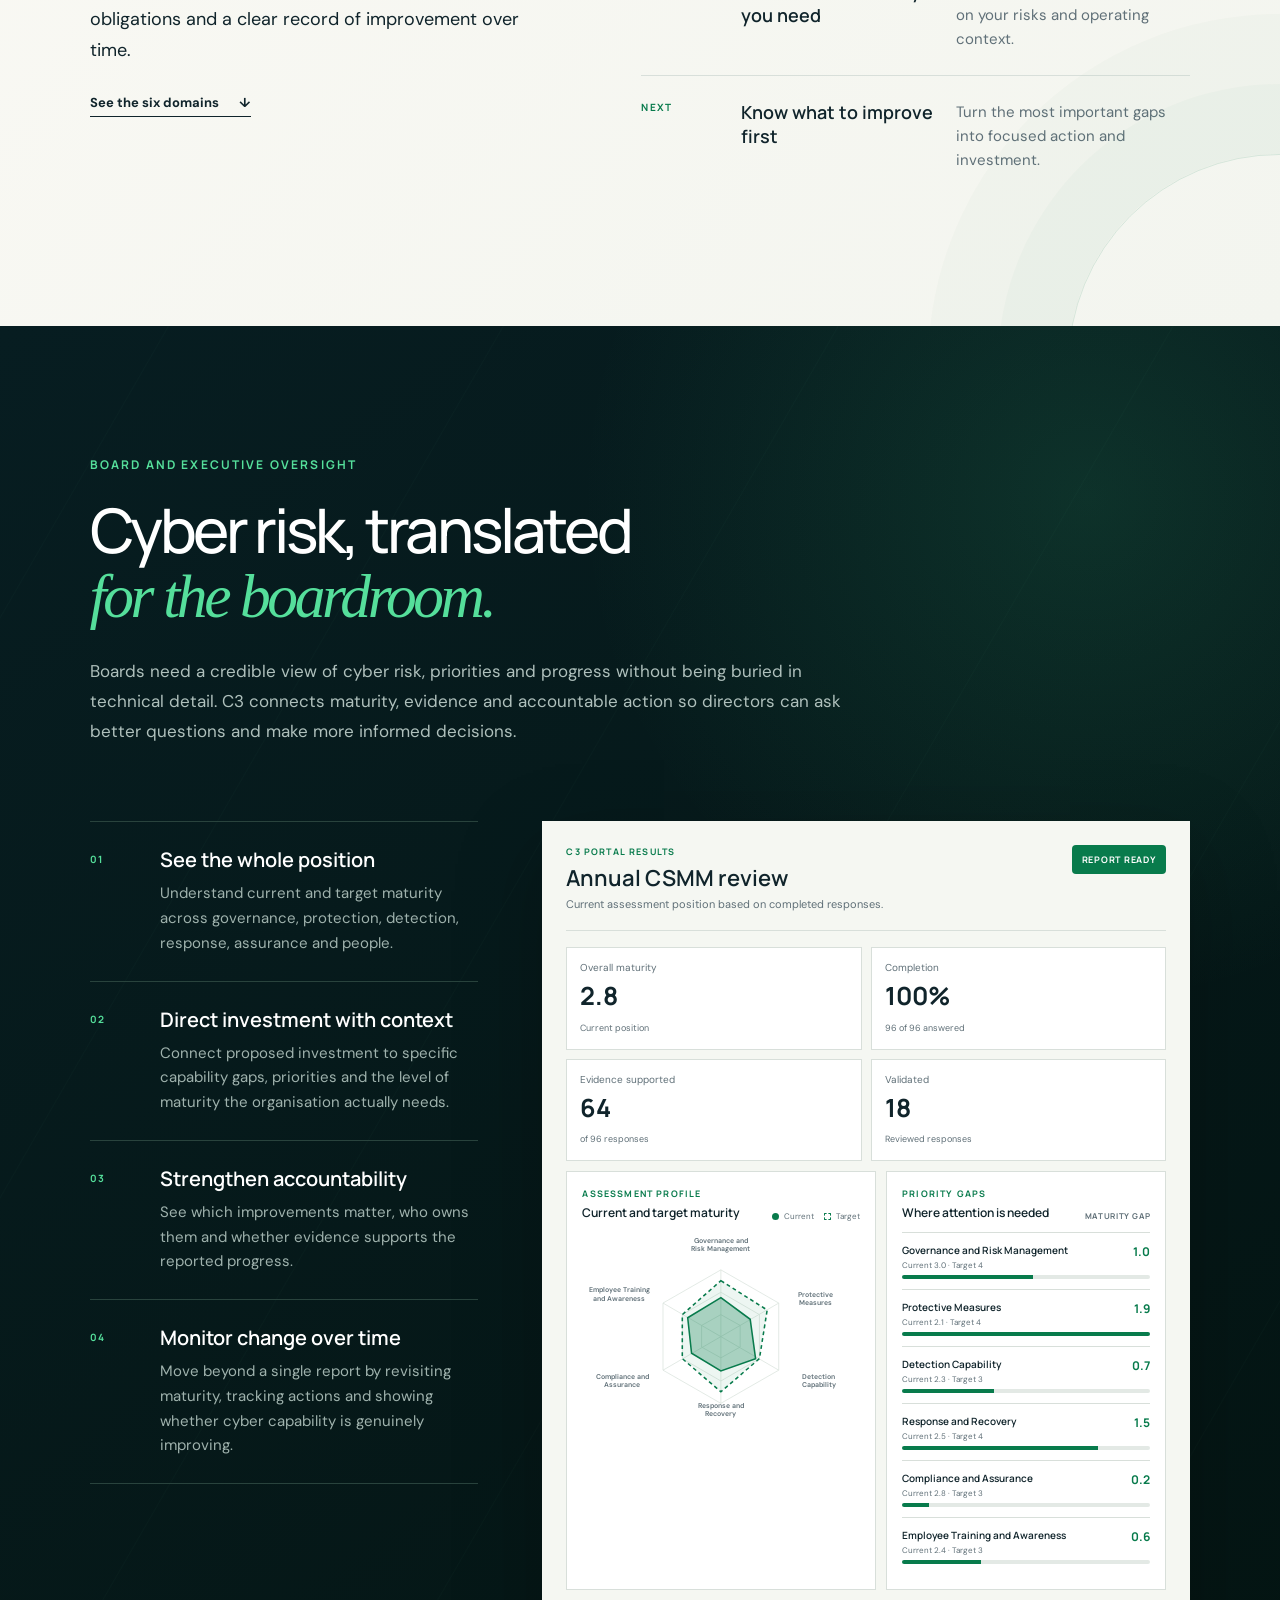
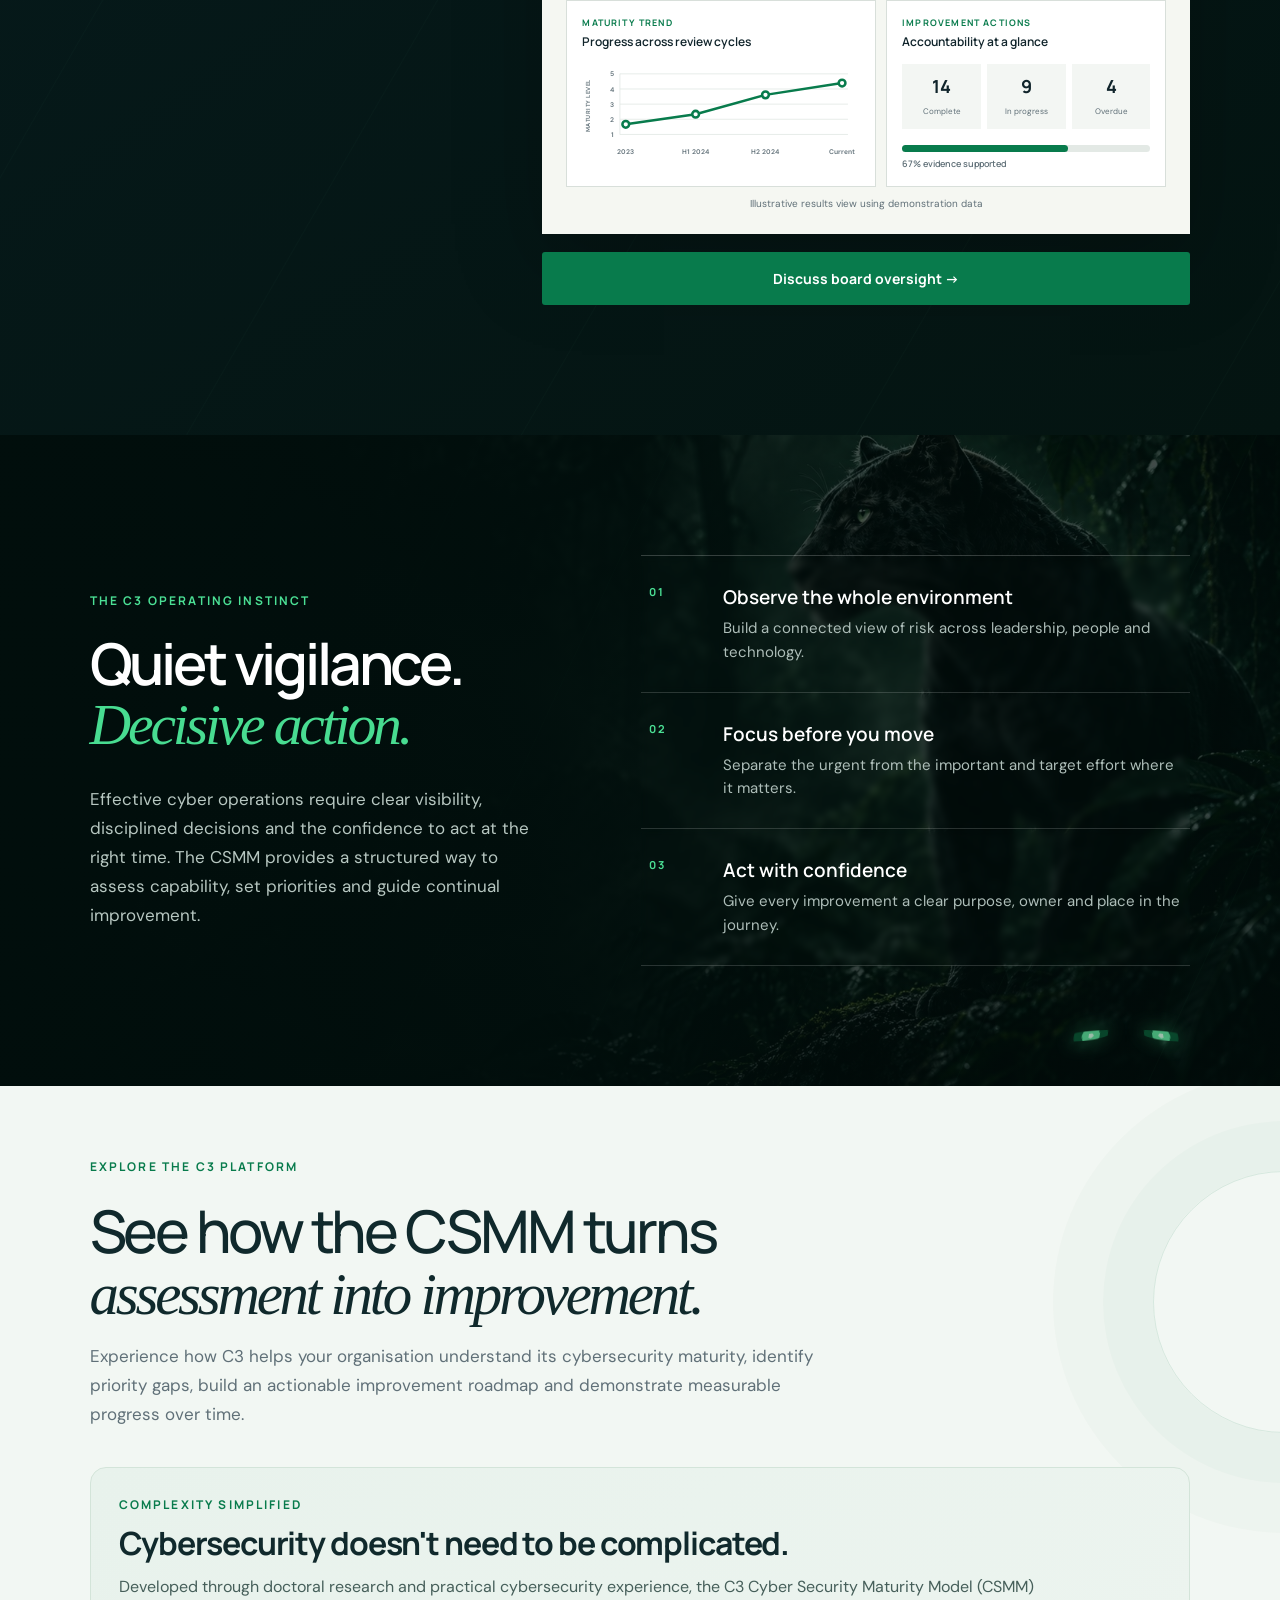
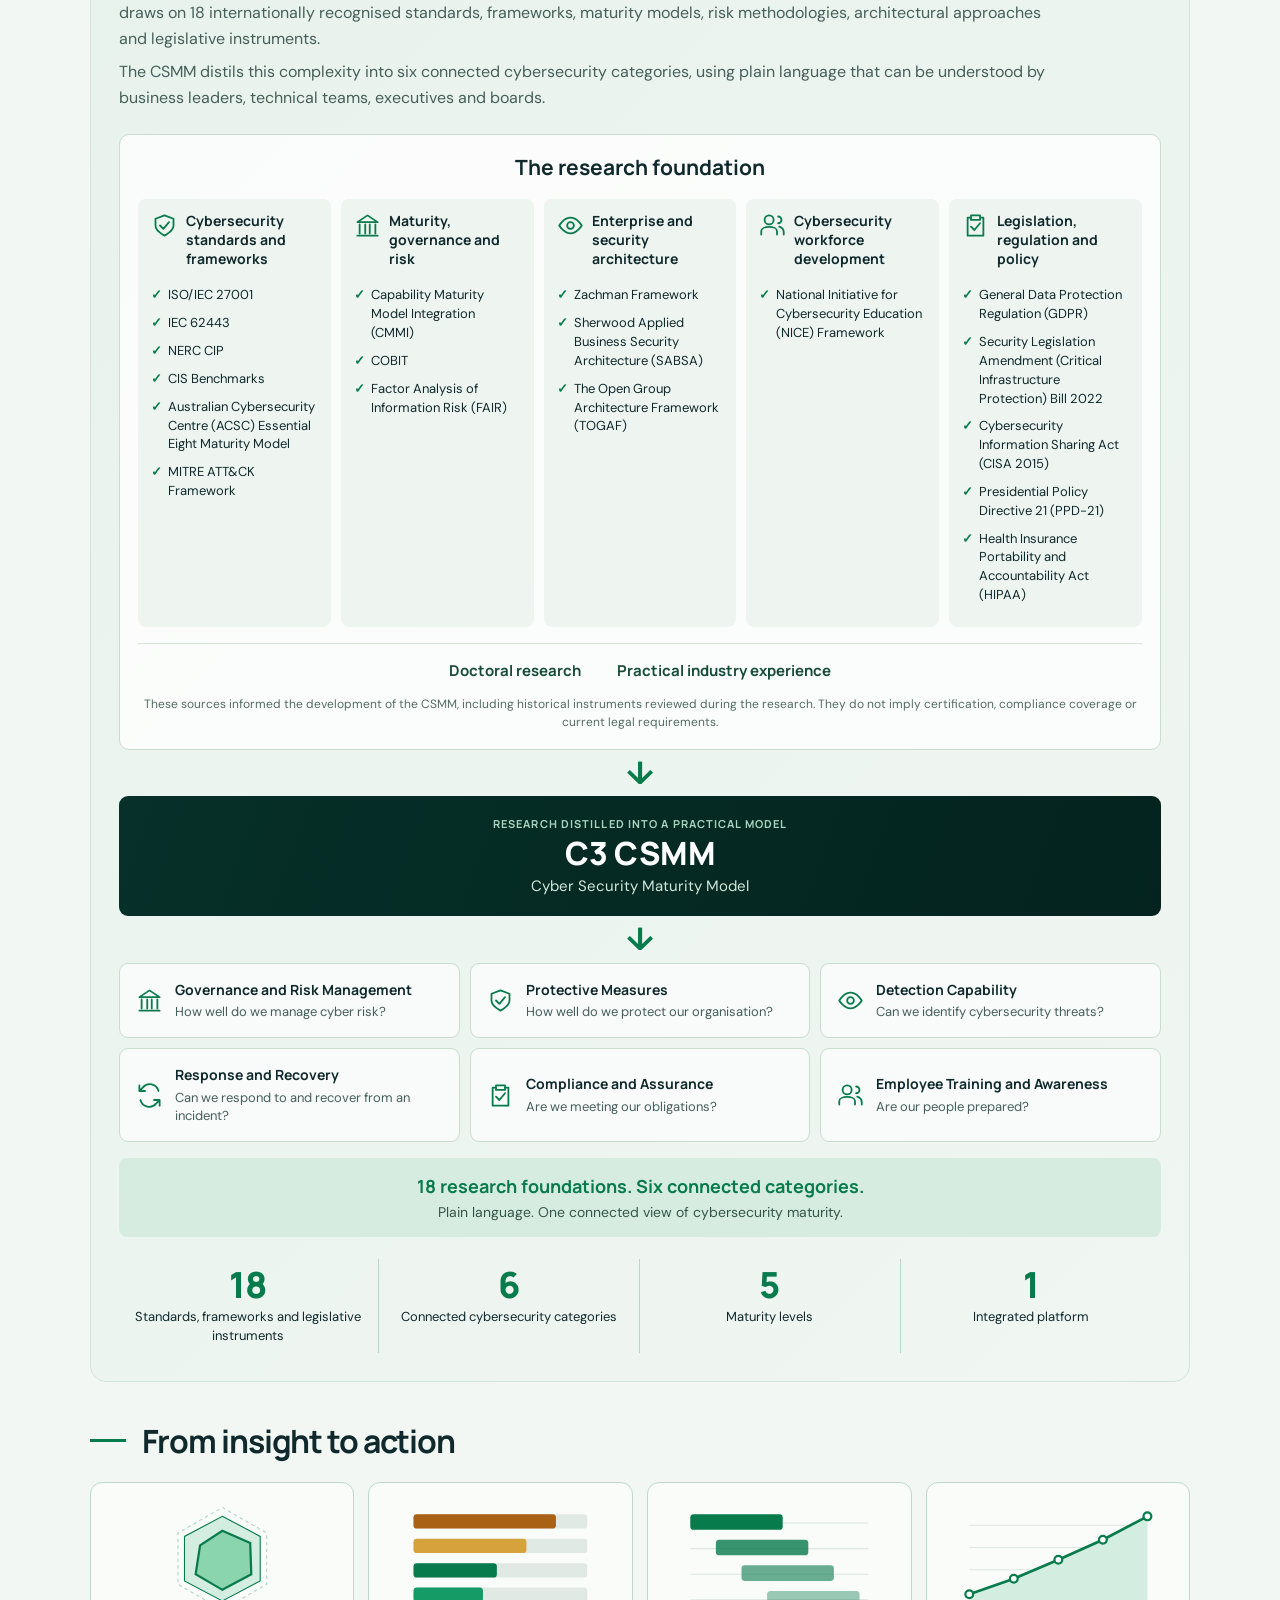
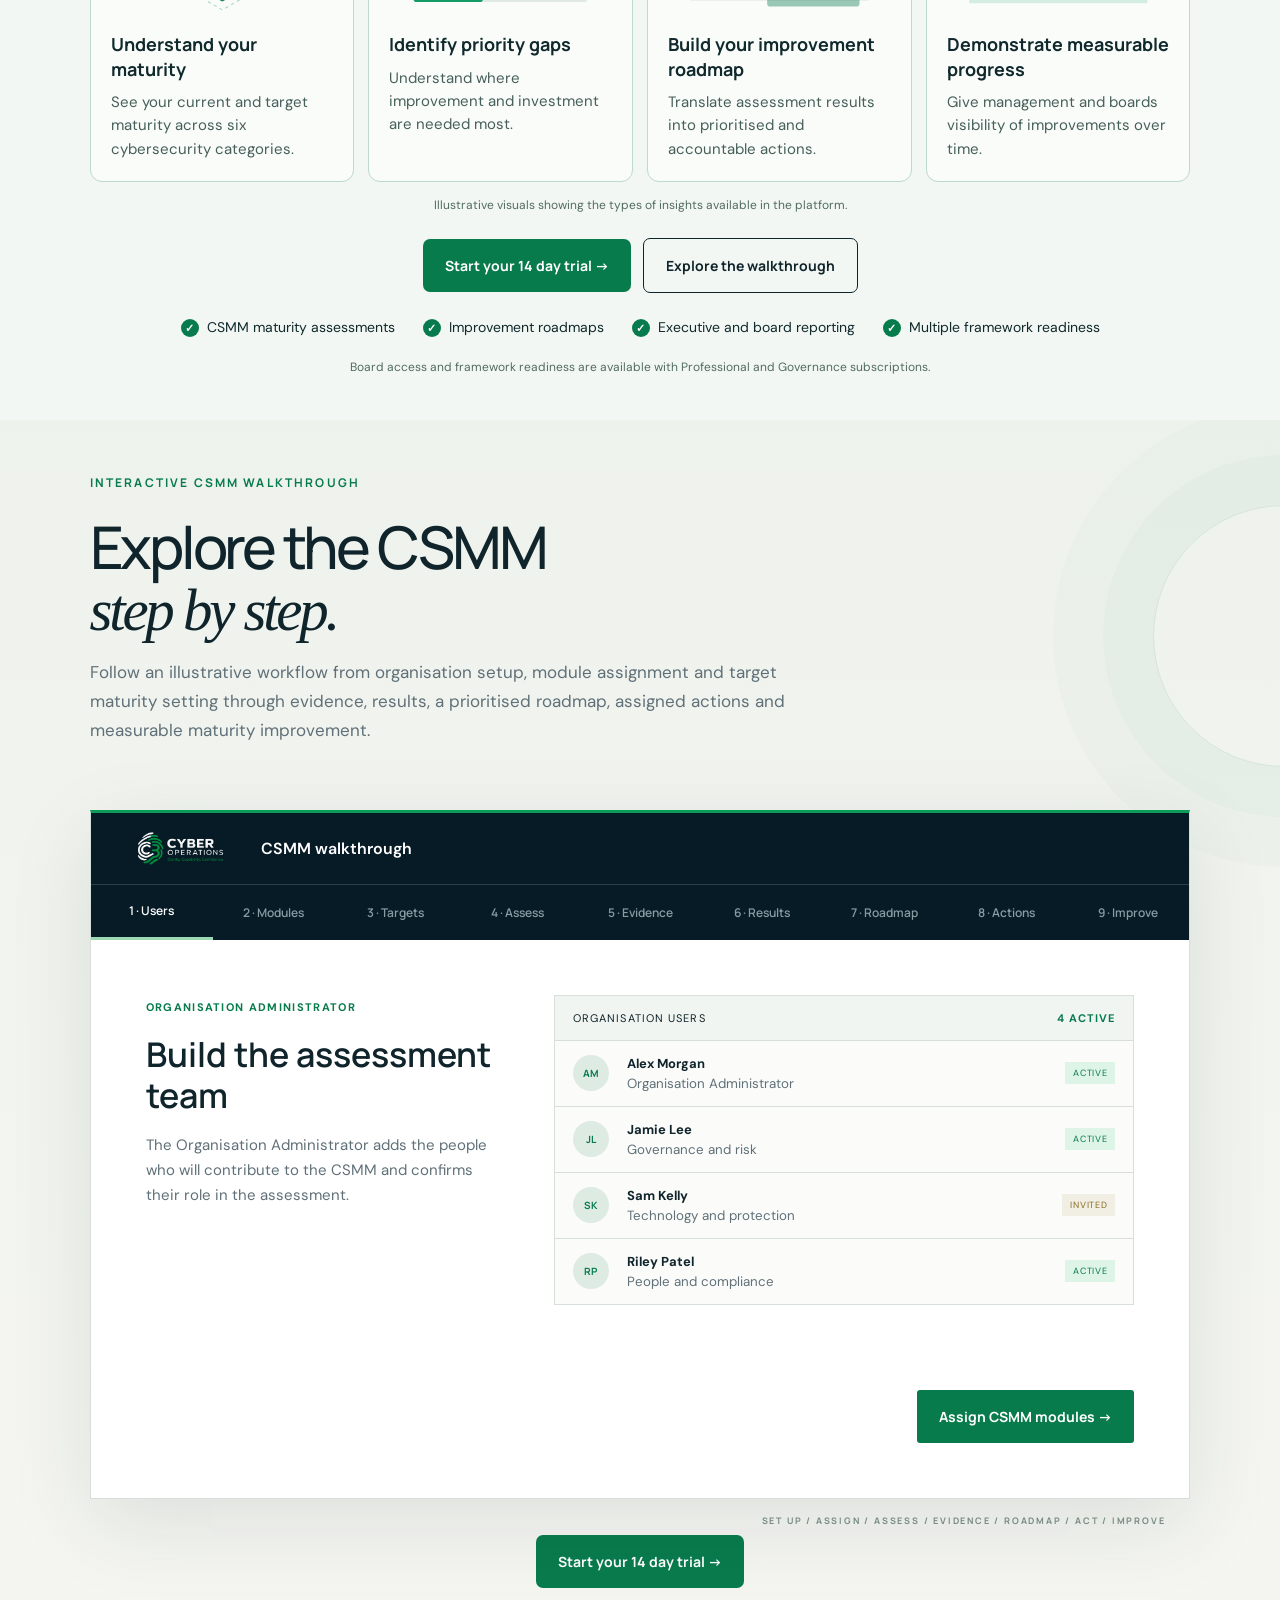
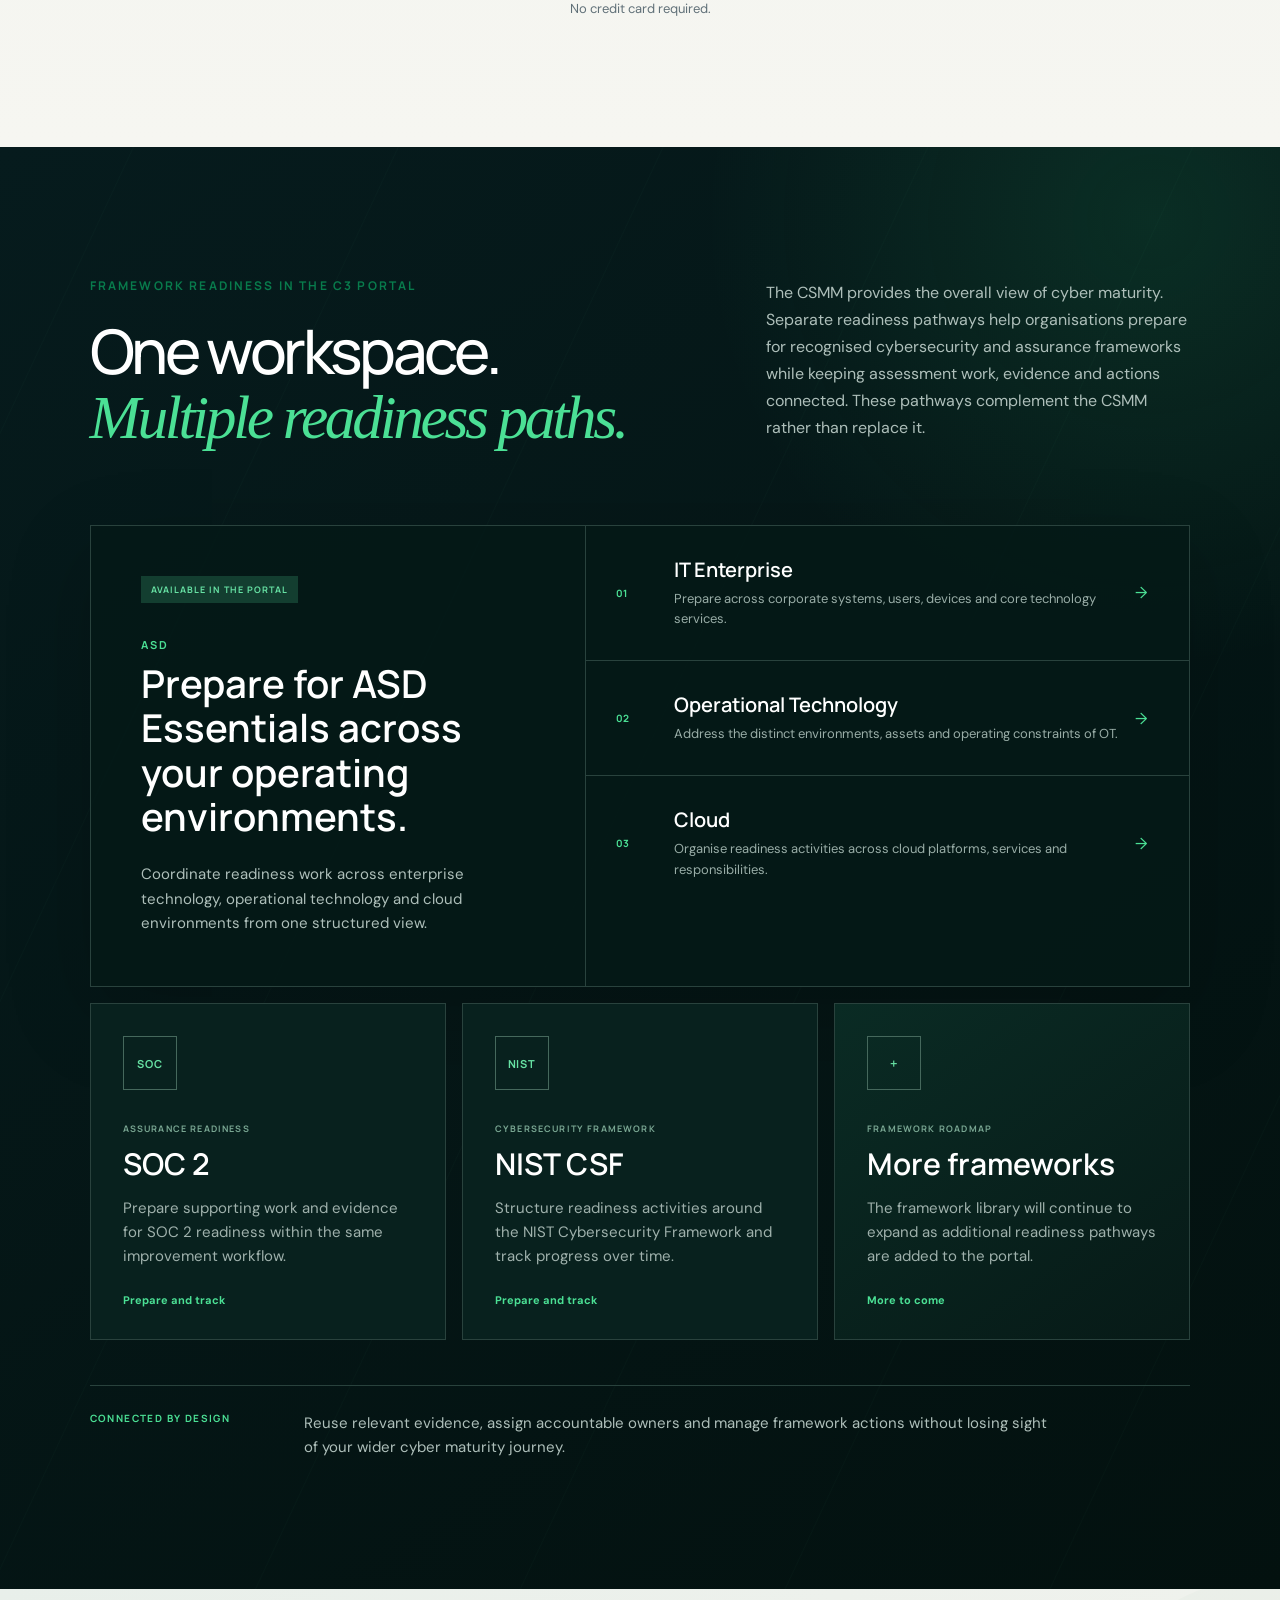
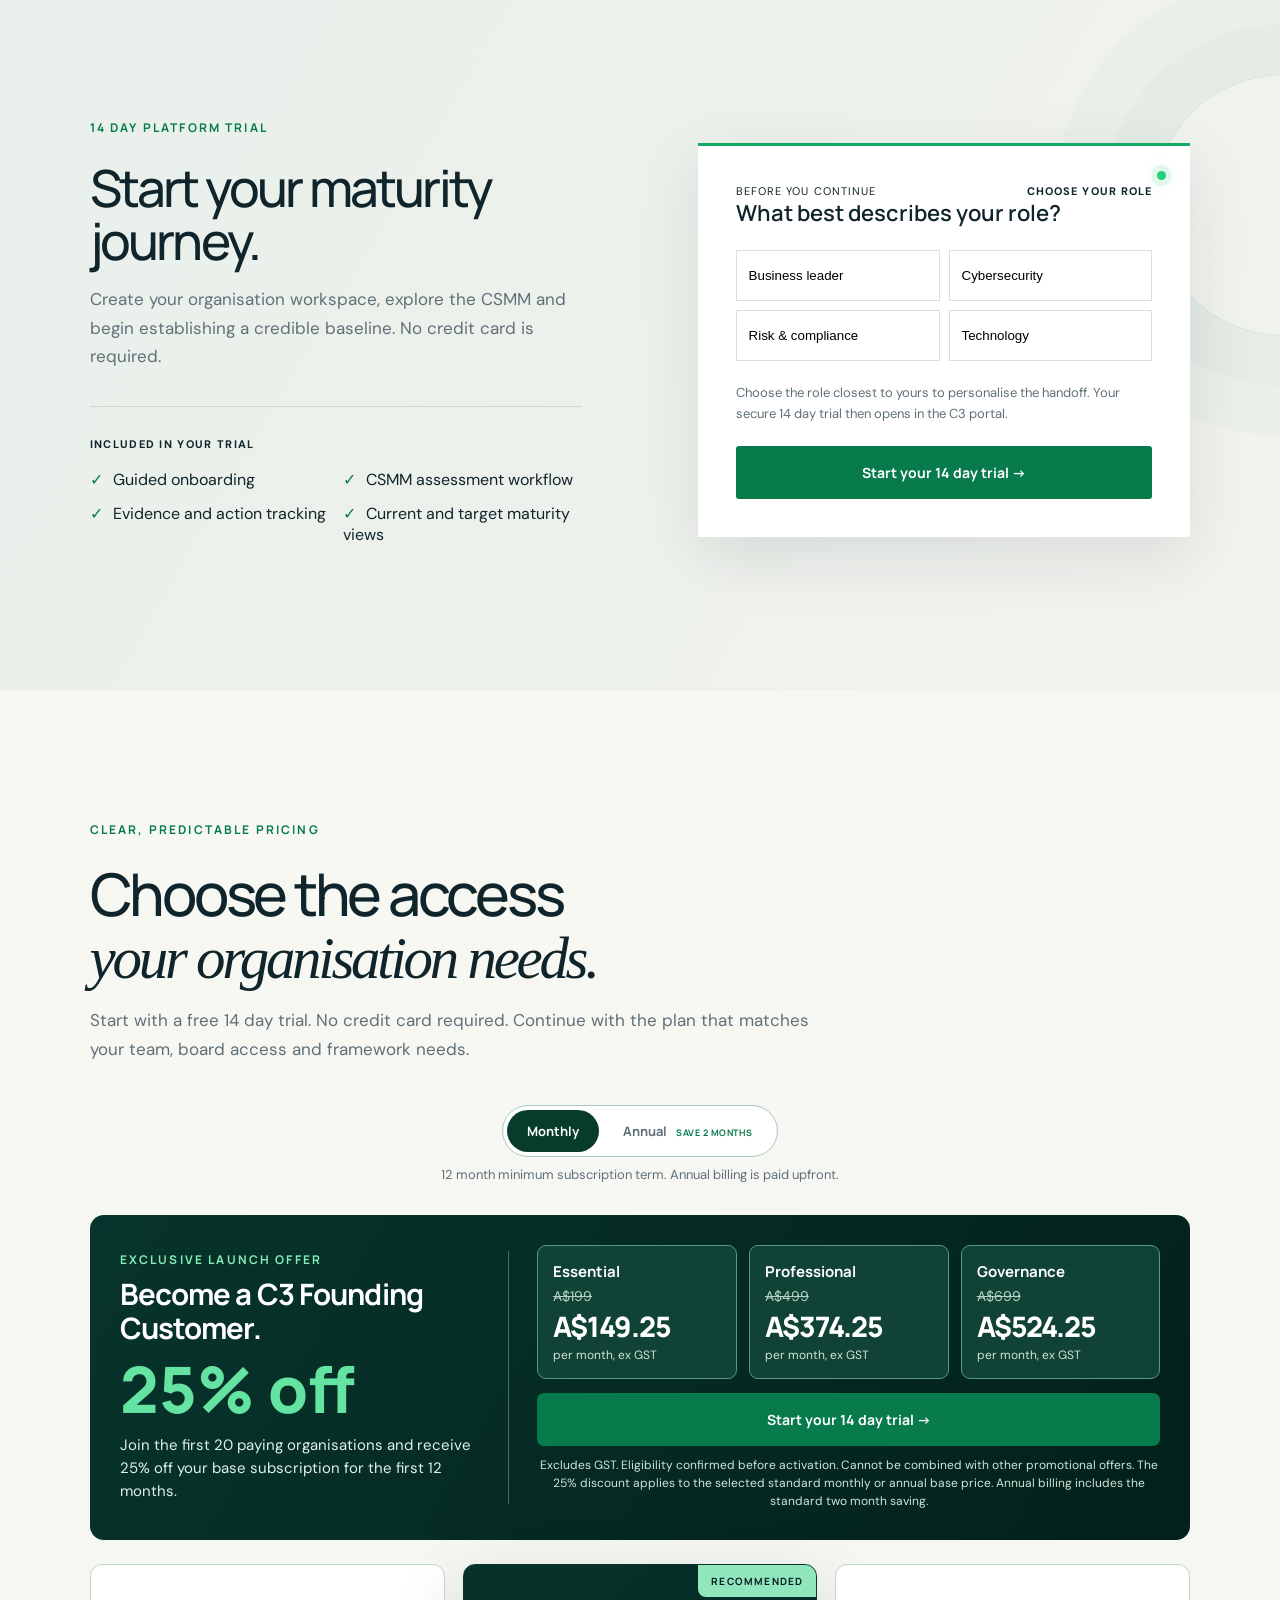
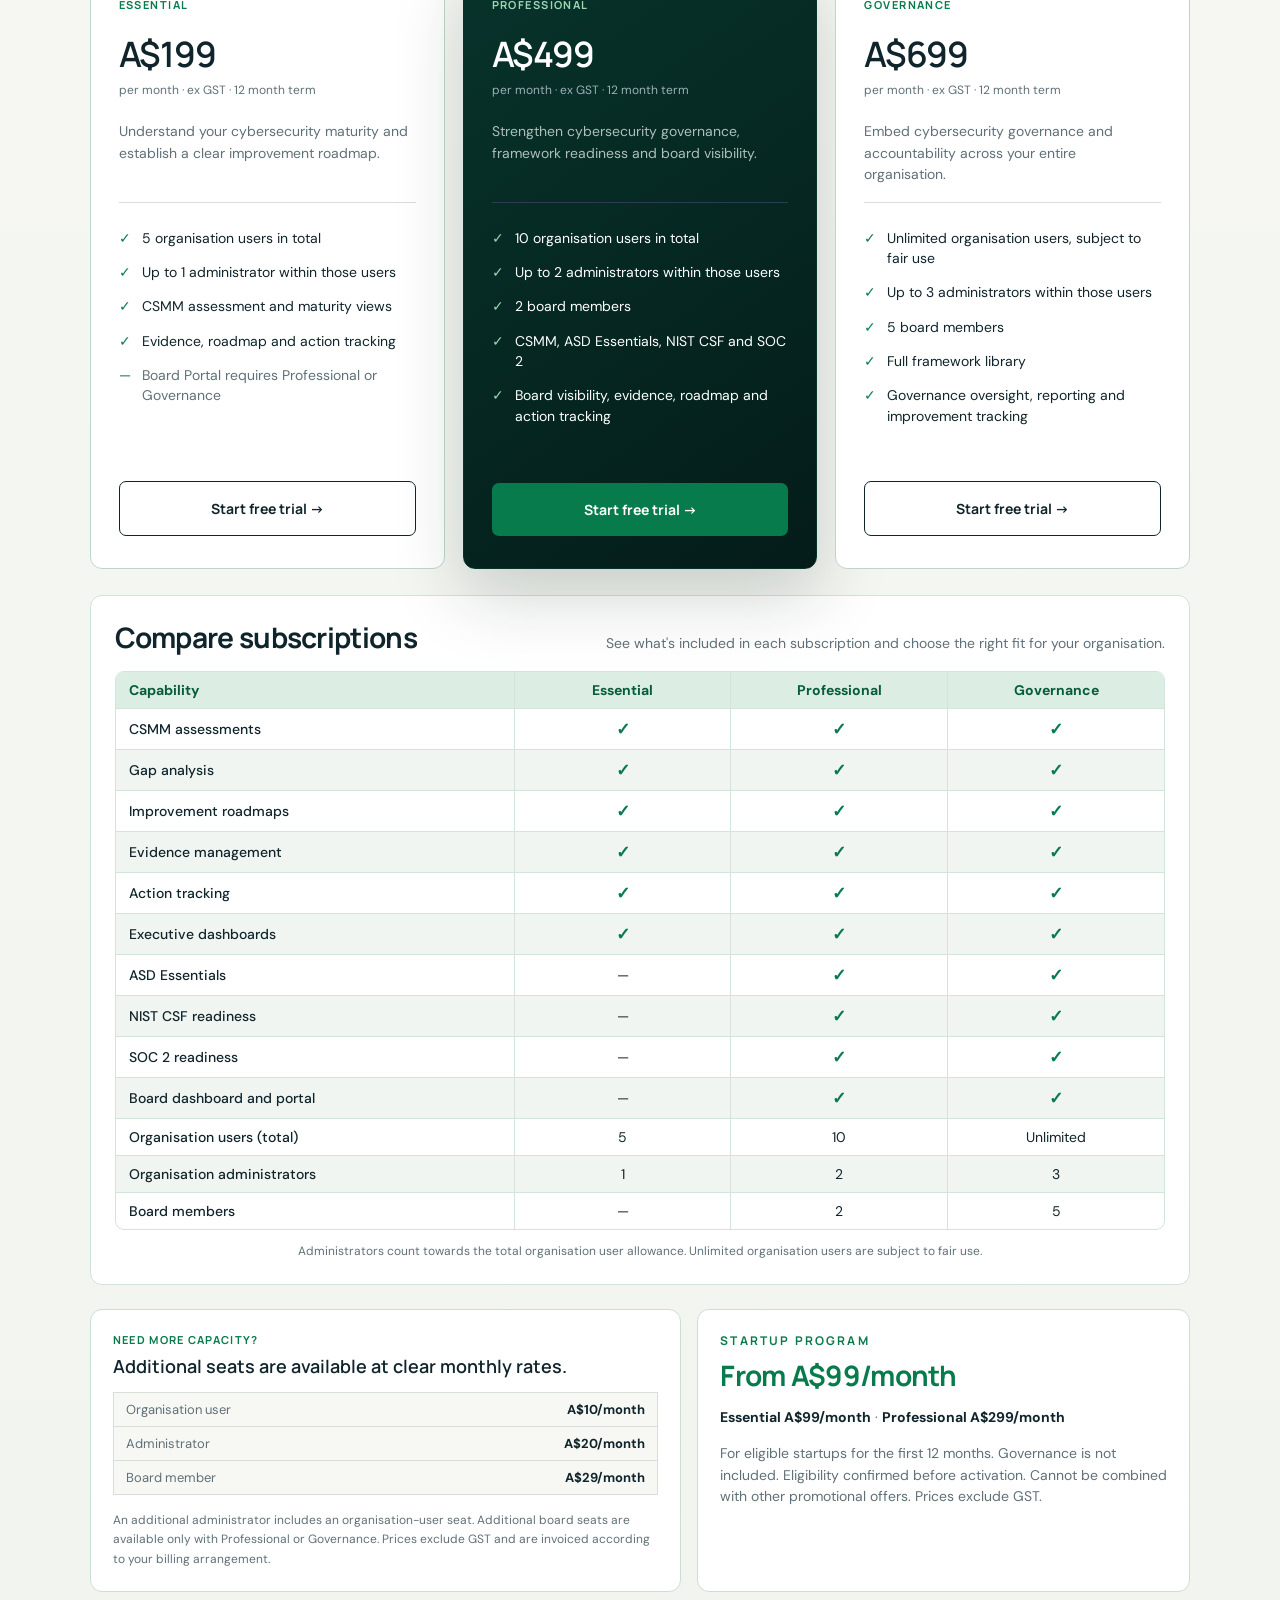
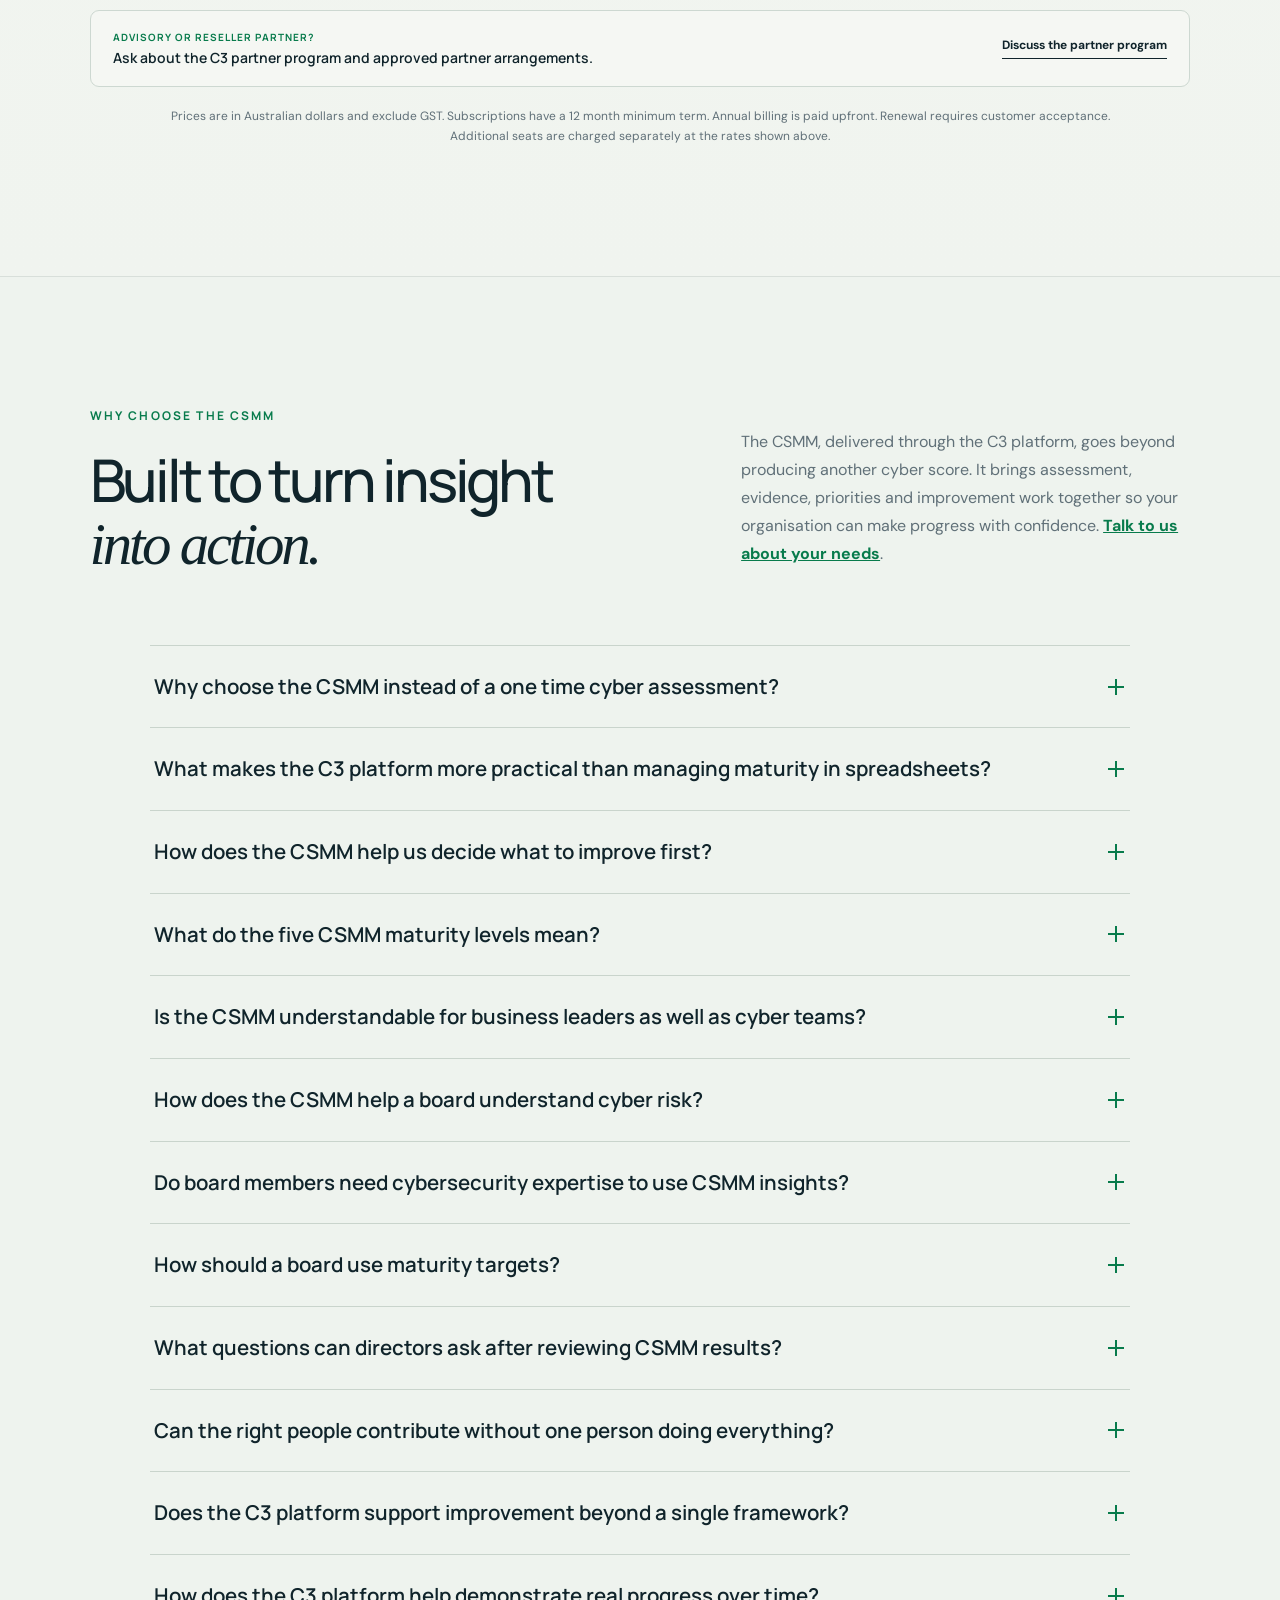
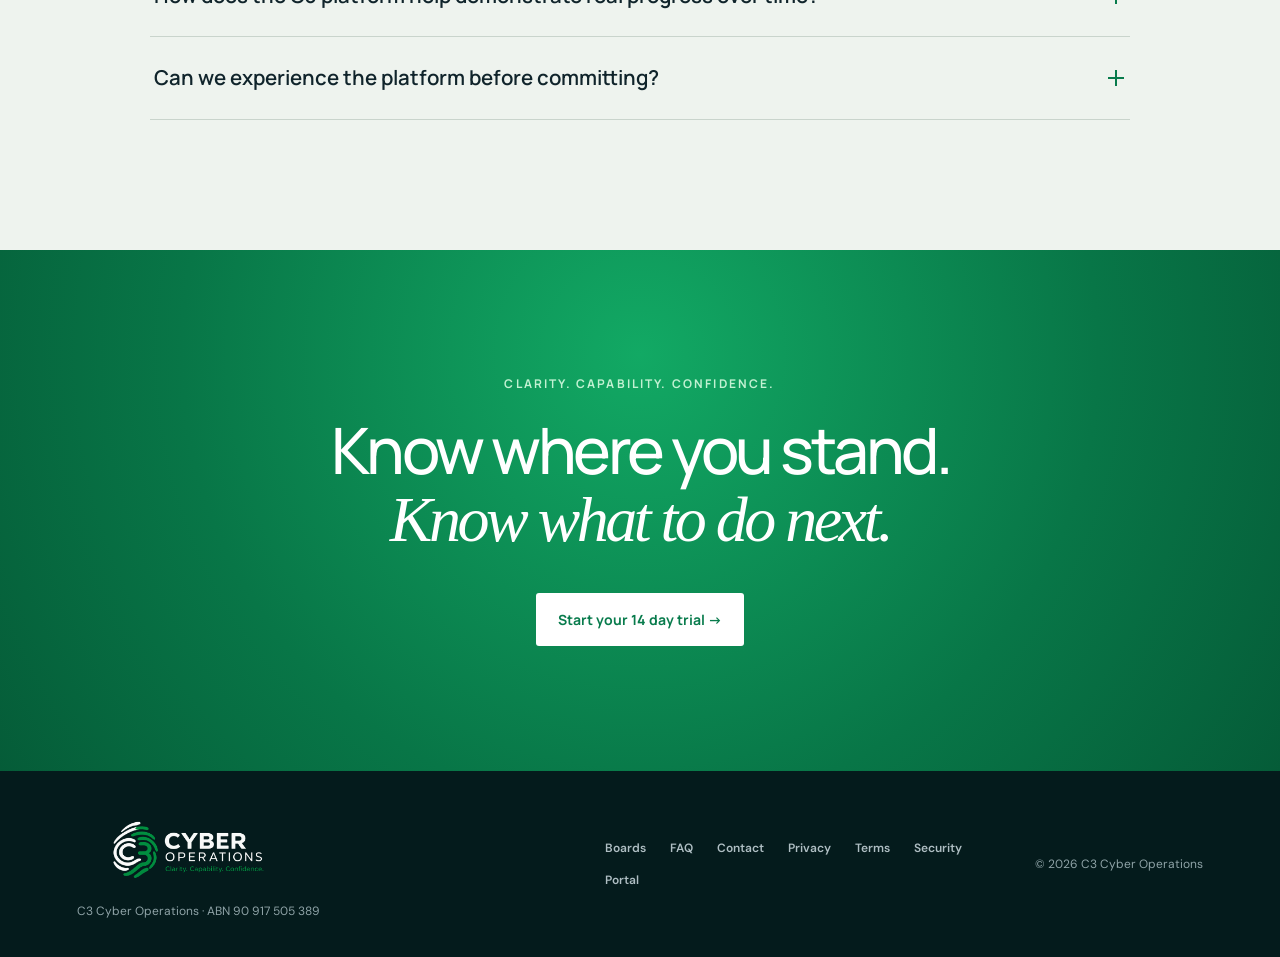
==== commit 114d18b0: "Show monthly and annual founding prices with shared toggle" ====
--- a/index.html
+++ b/index.html
@@ -8,7 +8,7 @@
   <link rel="preconnect" href="https://fonts.googleapis.com">
   <link rel="preconnect" href="https://fonts.gstatic.com" crossorigin>
   <link href="https://fonts.googleapis.com/css2?family=DM+Sans:wght@400;500;600;700&family=Manrope:wght@400;500;600;700;800&display=swap" rel="stylesheet">
-  <link rel="stylesheet" href="styles.css?v=marketing-launch-6">
+  <link rel="stylesheet" href="styles.css?v=marketing-launch-7">
 </head>
 <body>
   <div class="grain" aria-hidden="true"></div>
@@ -359,15 +359,16 @@
         </div>
       </div>
 
-      <div class="founding-launch reveal" aria-labelledby="founding-title">
-        <div class="founding-copy"><p class="eyebrow">Exclusive launch offer</p><h3 id="founding-title">Become a C3 Founding Customer.</h3><strong class="founding-discount">25% off</strong><p>Join the first 20 paying organisations and receive 25% off your base subscription for the first 12 months.</p></div>
-        <div class="founding-details"><div class="founding-prices"><article><h4>Essential</h4><del>A$199</del><strong>A$149.25</strong><small>per month, ex GST</small></article><article><h4>Professional</h4><del>A$499</del><strong>A$374.25</strong><small>per month, ex GST</small></article><article><h4>Governance</h4><del>A$699</del><strong>A$524.25</strong><small>per month, ex GST</small></article></div><a class="button full" href="https://portal.c3cyber.com.au/register">Start your 14 day trial →</a><p>Excludes GST. Eligibility confirmed before activation. Cannot be combined with other promotional offers. Displayed founding prices are for monthly billing.</p></div>
-      </div>
       <div class="pricing-toggle-row"><div class="billing-toggle" role="group" aria-label="Show subscription prices by billing frequency">
           <button type="button" data-billing="monthly" aria-pressed="true">Monthly</button>
           <button type="button" data-billing="annual" aria-pressed="false">Annual <span>Save 2 months</span></button>
         </div></div>
       <p class="pricing-commitment">12 month minimum subscription term. Annual billing is paid upfront.</p>
+
+      <div class="founding-launch reveal" aria-labelledby="founding-title">
+        <div class="founding-copy"><p class="eyebrow">Exclusive launch offer</p><h3 id="founding-title">Become a C3 Founding Customer.</h3><strong class="founding-discount">25% off</strong><p>Join the first 20 paying organisations and receive 25% off your base subscription for the first 12 months.</p></div>
+        <div class="founding-details"><div class="founding-prices" aria-live="polite"><article><h4>Essential</h4><del class="founding-price" data-monthly="A$199" data-annual="A$1,990">A$199</del><strong class="founding-price" data-monthly="A$149.25" data-annual="A$1,492.50">A$149.25</strong><small class="founding-period">per month, ex GST</small></article><article><h4>Professional</h4><del class="founding-price" data-monthly="A$499" data-annual="A$4,990">A$499</del><strong class="founding-price" data-monthly="A$374.25" data-annual="A$3,742.50">A$374.25</strong><small class="founding-period">per month, ex GST</small></article><article><h4>Governance</h4><del class="founding-price" data-monthly="A$699" data-annual="A$6,990">A$699</del><strong class="founding-price" data-monthly="A$524.25" data-annual="A$5,242.50">A$524.25</strong><small class="founding-period">per month, ex GST</small></article></div><a class="button full" href="https://portal.c3cyber.com.au/register">Start your 14 day trial →</a><p>Excludes GST. Eligibility confirmed before activation. Cannot be combined with other promotional offers. The 25% discount applies to the selected standard monthly or annual base price. Annual billing includes the standard two month saving.</p></div>
+      </div>
 
       <div class="pricing-grid pricing-tiers" aria-live="polite">
         <article class="price-card reveal">
@@ -498,6 +499,6 @@
   </main>
 
   <footer class="site-footer"><div class="footer-identity"><a class="brand" href="#top" aria-label="C3 Cyber Operations home"><img class="brand-lockup" src="assets/c3-approved-lockup-transparent.png" alt="C3 Cyber Operations — Clarity. Capability. Confidence."></a><p>C3 Cyber Operations · ABN 90 917 505 389</p></div><nav aria-label="Footer navigation"><a href="#boards">Boards</a><a href="#faq">FAQ</a><a href="mailto:hello@c3cyber.com.au">Contact</a><a href="information.html#privacy">Privacy</a><a href="information.html#terms">Terms</a><a href="information.html#security">Security</a><a href="https://portal.c3cyber.com.au">Portal</a></nav><p>© <span id="year"></span> C3 Cyber Operations</p></footer>
-  <script src="script.js?v=accessibility-1"></script>
+  <script src="script.js?v=marketing-launch-7"></script>
 </body>
 </html>
--- a/styles.css
+++ b/styles.css
@@ -448,3 +448,60 @@
 @media(max-width:1150px){.research-grid{grid-template-columns:repeat(3,minmax(0,1fr))}.research-grid h5{min-height:0}.benefit-grid{grid-template-columns:repeat(2,minmax(0,1fr))}}
 @media(max-width:760px){.platform-overview{padding-top:52px}.research-foundation{padding:18px}.research-source-box{padding:12px}.research-grid,.research-domains{grid-template-columns:repeat(2,minmax(0,1fr))}.research-metrics{grid-template-columns:repeat(2,minmax(0,1fr));gap:14px}.research-metrics>div:nth-child(2){border:0}.research-experience{gap:12px}.walkthrough{padding-top:44px}}
 @media(max-width:480px){.research-grid,.research-domains,.benefit-grid{grid-template-columns:1fr}.research-foundation{padding:14px}.research-grid article{padding:14px}.research-metrics>div{padding:8px}.research-metrics span{font-size:12px}.platform-cta .button{width:100%;text-align:center}.platform-capabilities{justify-content:flex-start}.benefit-chart{max-height:110px}}
+
+
+/* Launch pricing: clear plans, founding offer and comparison */
+.pricing-heading{grid-template-columns:1fr}
+.founding-launch{display:grid;grid-template-columns:minmax(0,1fr) minmax(0,1.6fr);gap:28px;align-items:center;background:linear-gradient(120deg,#07342c,#03201b);color:#fff;border-radius:14px;padding:30px;margin-top:32px}
+.founding-copy{border-right:1px solid #446d5d;padding-right:26px}
+.founding-copy .eyebrow{color:#85efb7;margin-bottom:9px}
+.founding-copy h3{font:700 clamp(23px,2.3vw,35px)/1.15 Manrope,sans-serif;margin:0;color:#fff;letter-spacing:-.03em}
+.founding-discount{display:block;font:800 clamp(42px,5vw,72px)/1.1 Manrope,sans-serif;color:#65e3a3;margin:9px 0}
+.founding-copy>p:last-child{font-size:15px;line-height:1.55;margin:0;color:#e0f1e8}
+.founding-prices{display:grid;grid-template-columns:repeat(3,minmax(0,1fr));gap:12px;margin-bottom:14px}
+.founding-prices article{display:grid;gap:5px;background:#104235;border:1px solid #549b7b;border-radius:9px;padding:15px;min-width:0}
+.founding-prices h4{font:700 15px Manrope,sans-serif;margin:0}
+.founding-prices del{font-size:14px;color:#b4d3c4}
+.founding-prices strong{font:800 clamp(20px,2.2vw,31px)/1.15 Manrope,sans-serif;letter-spacing:-.035em}
+.founding-prices small{font-size:12px;color:#d0e5d9}
+.founding-details>.button{background:#087b4c;border-radius:7px}
+.founding-details>p{font-size:12px;line-height:1.5;text-align:center;color:#d0e5d9;margin:10px 0 0}
+.pricing-toggle-row{display:flex;justify-content:center;margin-top:24px}
+.pricing-toggle-row .billing-toggle{border-radius:28px;padding:4px;background:#fff;border-color:#a9cbbc}
+.pricing-toggle-row .billing-toggle button{border-radius:22px;min-height:42px;padding:8px 20px}
+.pricing-toggle-row .billing-toggle span{display:inline;margin-left:6px;color:#087b4c}
+.pricing-toggle-row .billing-toggle button[aria-pressed="true"]{background:#073c2c}
+.pricing-toggle-row .billing-toggle button[aria-pressed="true"] span{color:#85efb7}
+.pricing-commitment{text-align:center;color:var(--muted);font-size:13px;margin:9px 0 0}
+.pricing-tiers .price-card{border-radius:12px;border-color:#bed6c9}
+.pricing-tiers .price-card.featured{background:linear-gradient(145deg,#07332b,#041c19);border-color:#07332b;transform:none}
+.pricing-tiers .price-card.featured:hover{transform:translateY(-3px)}
+.pricing-tiers .price-card .ribbon{border-radius:0 11px 0 8px;background:#91e7bb}
+.pricing-tiers .price-card .button{border-radius:7px}
+.subscription-compare{margin-top:26px;padding:24px;background:#fff;border:1px solid #d1e2d8;border-radius:12px}
+.compare-heading{display:flex;align-items:baseline;justify-content:space-between;gap:12px;margin-bottom:16px;flex-wrap:wrap}
+.compare-heading h3,.startup-launch h3{font:700 clamp(21px,2.2vw,30px)/1.25 Manrope,sans-serif;letter-spacing:-.025em;margin:0}
+.compare-heading p{font-size:14px;color:var(--muted);margin:0}
+.compare-scroll{overflow-x:auto;border:1px solid #d5e4db;border-radius:9px}
+.compare-scroll table{border-collapse:collapse;width:100%;min-width:570px;font-size:14px}
+.compare-scroll th,.compare-scroll td{padding:9px 13px;border-bottom:1px solid #d5e4db;border-right:1px solid #d5e4db}
+.compare-scroll th:last-child,.compare-scroll td:last-child{border-right:0}
+.compare-scroll tbody tr:last-child>*{border-bottom:0}
+.compare-scroll thead th{background:#dceee3;color:#075d3a;font-weight:700;text-align:center}
+.compare-scroll th:first-child{text-align:left;width:38%}
+.compare-scroll tbody th{font-weight:500}
+.compare-scroll tbody td{text-align:center;width:20.666%}
+.compare-scroll tbody tr:nth-child(even){background:#f0f5f1}
+.included-check{color:#087b4c;font-weight:800;font-size:17px}
+.compare-note{text-align:center;color:var(--muted);font-size:12px;margin:12px 0 0;line-height:1.5}
+.pricing-extras{display:grid;grid-template-columns:minmax(0,1.2fr) minmax(0,1fr);gap:16px;margin-top:24px}
+.pricing-extras .seat-pricing,.startup-launch{margin:0;border:1px solid #cbded2;background:#fff;border-radius:12px;padding:22px}
+.pricing-extras .seat-pricing dl{grid-template-columns:1fr;margin-top:14px}
+.pricing-extras .seat-pricing dl>div{padding:8px 12px}
+.startup-launch .eyebrow{margin-bottom:8px}
+.startup-launch h3{color:#087b4c}
+.startup-launch p:not(.eyebrow){font-size:14px;line-height:1.55;color:var(--muted)}
+.startup-launch p strong{color:var(--ink)}
+.partner-pricing-note{border-radius:9px}
+@media(max-width:1050px){.founding-launch{grid-template-columns:1fr;gap:20px}.founding-copy{border-right:0;border-bottom:1px solid #446d5d;padding-right:0;padding-bottom:20px}.pricing-extras{grid-template-columns:1fr}}
+@media(max-width:600px){.founding-launch{padding:20px;gap:18px}.founding-prices{grid-template-columns:1fr;gap:8px}.founding-prices article{padding:12px}.founding-prices strong{font-size:26px}.subscription-compare{padding:14px}.compare-scroll th,.compare-scroll td{padding:8px 10px}.pricing-toggle-row .billing-toggle button{padding:8px 12px}.pricing-toggle-row .billing-toggle span{display:block;margin-left:0}.pricing-extras .seat-pricing,.startup-launch{padding:18px}}
